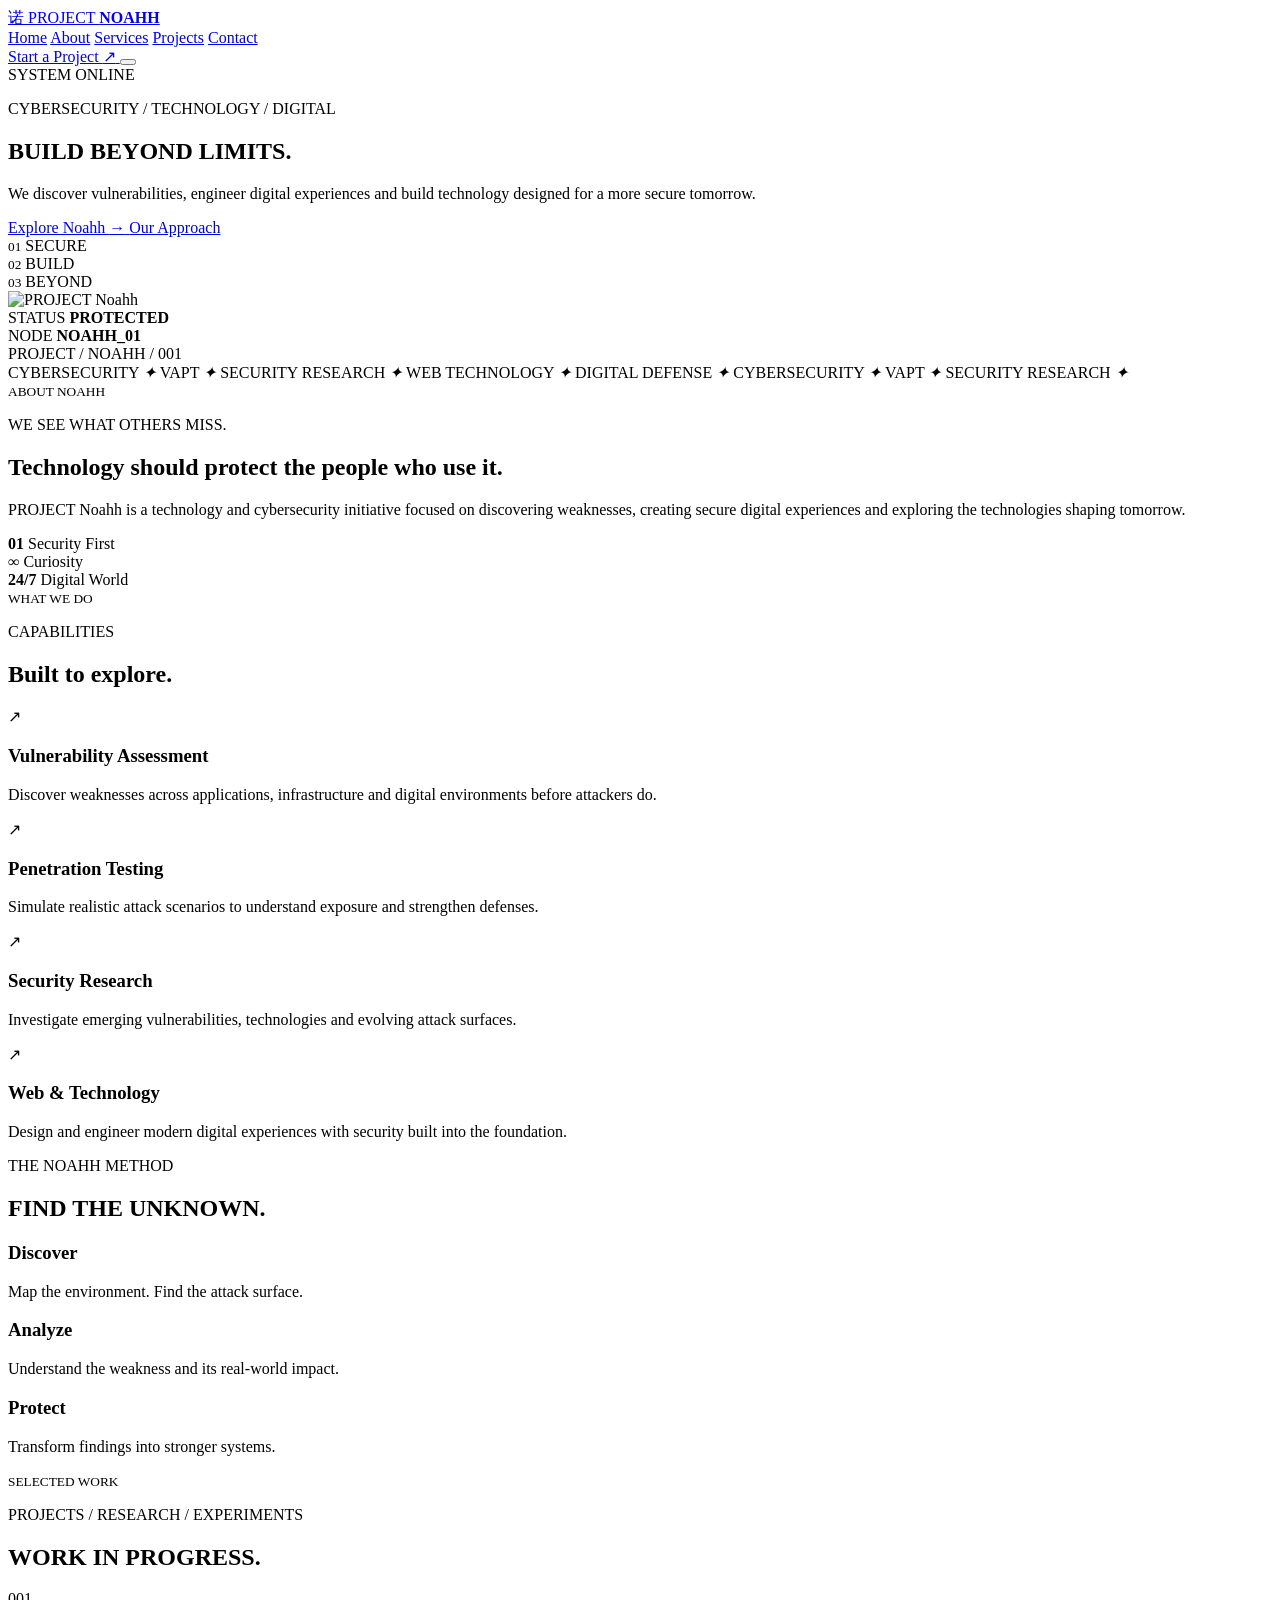
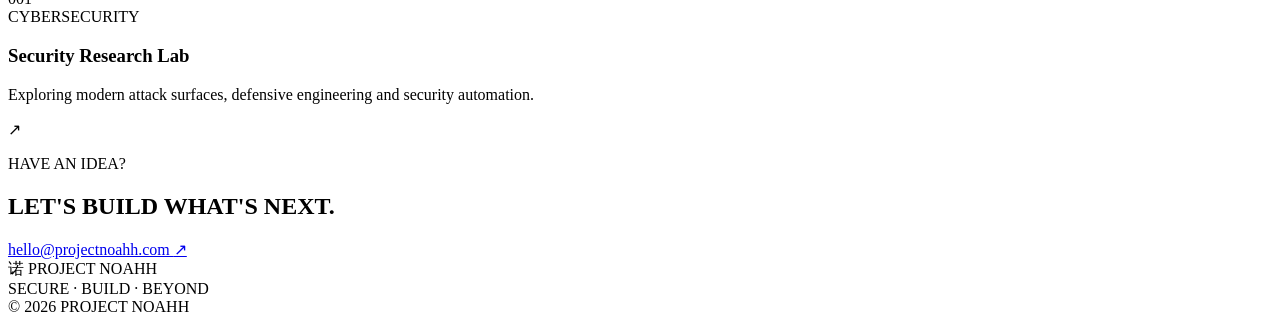
==== index.html @ df2b35f0 "Update website pages" ====
<!DOCTYPE html>
<html lang="en">
<head>

    <meta charset="UTF-8">

    <meta
        name="viewport"
        content="width=device-width, initial-scale=1.0"
    >

    <title>PROJECT Noahh — Secure. Build. Beyond.</title>

    <meta
        name="description"
        content="PROJECT Noahh — Cybersecurity, web solutions and technology."
    >

    <link rel="stylesheet" href="./css/style.css">

</head>

<body>

    <!-- ==========================================
         CURSOR GLOW
    =========================================== -->

    <div class="cursor-glow"></div>


    <!-- ==========================================
         BACKGROUND GRID
    =========================================== -->

    <div class="background-grid"></div>


    <!-- ==========================================
         NAVIGATION
    =========================================== -->

    <header class="navbar">

        <a href="#" class="nav-brand">

            <span class="brand-mark">诺</span>

            <span class="brand-text">
                PROJECT <b>NOAHH</b>
            </span>

        </a>


        <nav class="nav-links">
            <a href="index.html">Home</a>

           <a href="about.html">About</a>

            <a href="services.html">Services</a>

            <a href="#projects">Projects</a>

            <a href="#contact">Contact</a>

        </nav>


        <a href="#contact" class="nav-button">
            Start a Project
            <span>↗</span>
        </a>


        <button class="mobile-menu" aria-label="Menu">

            <span></span>
            <span></span>

        </button>

    </header>



    <!-- ==========================================
         HERO
    =========================================== -->

    <main>

        <section class="hero">

            <div class="hero-left">

                <div class="status">

                    <span class="status-dot"></span>

                    SYSTEM ONLINE

                </div>


                <p class="hero-kicker">
                    CYBERSECURITY / TECHNOLOGY / DIGITAL
                </p>


                <h1>

                    BUILD

                    <span>
                        BEYOND
                    </span>

                    LIMITS.

                </h1>


                <p class="hero-description">

                    We discover vulnerabilities, engineer digital
                    experiences and build technology designed for
                    a more secure tomorrow.

                </p>


                <div class="hero-buttons">

                    <a
                        href="#services"
                        class="button-primary"
                    >
                        Explore Noahh
                        <span>→</span>
                    </a>


                    <a
                        href="#about"
                        class="button-outline"
                    >
                        Our Approach
                    </a>

                </div>


                <div class="hero-meta">

                    <div>

                        <small>01</small>

                        <span>
                            SECURE
                        </span>

                    </div>


                    <div>

                        <small>02</small>

                        <span>
                            BUILD
                        </span>

                    </div>


                    <div>

                        <small>03</small>

                        <span>
                            BEYOND
                        </span>

                    </div>

                </div>

            </div>



            <!-- HERO LOGO -->

            <div class="hero-right">

                <div class="hero-orbit orbit-1"></div>

                <div class="hero-orbit orbit-2"></div>

                <div class="hero-orbit orbit-3"></div>


                <div class="hero-logo-container">

                    <img
                        src="./assets/images/image.png"
                        alt="PROJECT Noahh"
                        class="hero-logo"
                    >

                </div>


                <div class="floating-card card-top">

                    <span class="card-label">
                        STATUS
                    </span>

                    <strong>
                        PROTECTED
                    </strong>

                </div>


                <div class="floating-card card-bottom">

                    <span class="card-label">
                        NODE
                    </span>

                    <strong>
                        NOAHH_01
                    </strong>

                </div>


                <div class="vertical-text">
                    PROJECT / NOAHH / 001
                </div>

            </div>

        </section>



        <!-- ==========================================
             TICKER
        =========================================== -->

        <div class="ticker">

            <div class="ticker-track">

                <span>CYBERSECURITY</span>
                <i>✦</i>

                <span>VAPT</span>
                <i>✦</i>

                <span>SECURITY RESEARCH</span>
                <i>✦</i>

                <span>WEB TECHNOLOGY</span>
                <i>✦</i>

                <span>DIGITAL DEFENSE</span>
                <i>✦</i>

                <span>CYBERSECURITY</span>
                <i>✦</i>

                <span>VAPT</span>
                <i>✦</i>

                <span>SECURITY RESEARCH</span>
                <i>✦</i>

            </div>

        </div>



        <!-- ==========================================
             ABOUT
        =========================================== -->

        <section
            class="about section"
            id="about"
        >

            <div class="section-index">

                <!-- <span>01</span> -->

                <div></div>

                <small>
                    ABOUT NOAHH
                </small>

            </div>


            <div class="about-content">

                <p class="section-kicker">
                    WE SEE WHAT OTHERS MISS.
                </p>


                <h2>

                    Technology should
                    <span>protect</span>
                    the people who use it.

                </h2>


                <p class="about-text">

                    PROJECT Noahh is a technology and cybersecurity
                    initiative focused on discovering weaknesses,
                    creating secure digital experiences and exploring
                    the technologies shaping tomorrow.

                </p>


                <div class="about-stats">

                    <div>

                        <strong>
                            01
                        </strong>

                        <span>
                            Security First
                        </span>

                    </div>


                    <div>

                        <strong>
                            ∞
                        </strong>

                        <span>
                            Curiosity
                        </span>

                    </div>


                    <div>

                        <strong>
                            24/7
                        </strong>

                        <span>
                            Digital World
                        </span>

                    </div>

                </div>

            </div>

        </section>



        <!-- ==========================================
             SERVICES
        =========================================== -->

        <section
            class="services section"
            id="services"
        >

            <div class="section-index">

                <!-- <span>02</span> -->

                <div></div>

                <small>
                    WHAT WE DO
                </small>

            </div>


            <div class="services-content">

                <div class="services-heading">

                    <p class="section-kicker">
                        CAPABILITIES
                    </p>

                    <h2>
                        Built to
                        <span>explore.</span>
                    </h2>

                </div>


                <div class="service-grid">


                    <article class="service-card">

                        <div class="service-top">

                            <!-- <span>
                                01
                            </span> -->

                            <span class="service-icon">
                                ↗
                            </span>

                        </div>


                        <h3>
                            Vulnerability
                            Assessment
                        </h3>


                        <p>

                            Discover weaknesses across applications,
                            infrastructure and digital environments
                            before attackers do.

                        </p>


                        <div class="service-line"></div>

                    </article>



                    <article class="service-card featured">

                        <div class="service-top">

                            <!-- <span>
                                02
                            </span> -->

                            <span class="service-icon">
                                ↗
                            </span>

                        </div>


                        <h3>
                            Penetration
                            Testing
                        </h3>


                        <p>

                            Simulate realistic attack scenarios to
                            understand exposure and strengthen defenses.

                        </p>


                        <div class="service-line"></div>

                    </article>



                    <article class="service-card">

                        <div class="service-top">

                            <!-- <span>
                                03
                            </span> -->

                            <span class="service-icon">
                                ↗
                            </span>

                        </div>


                        <h3>
                            Security
                            Research
                        </h3>


                        <p>

                            Investigate emerging vulnerabilities,
                            technologies and evolving attack surfaces.

                        </p>


                        <div class="service-line"></div>

                    </article>



                    <article class="service-card">

                        <div class="service-top">

                            <!-- <span>
                                04
                            </span> -->

                            <span class="service-icon">
                                ↗
                            </span>

                        </div>


                        <h3>
                            Web &
                            Technology
                        </h3>


                        <p>

                            Design and engineer modern digital
                            experiences with security built into the
                            foundation.

                        </p>


                        <div class="service-line"></div>

                    </article>

                </div>

            </div>

        </section>



        <!-- ==========================================
             APPROACH
        =========================================== -->

        <section class="approach">

            <div class="approach-inner">

                <div class="approach-heading">

                    <p class="section-kicker">
                        THE NOAHH METHOD
                    </p>

                    <h2>

                        FIND THE
                        <span>UNKNOWN.</span>

                    </h2>

                </div>


                <div class="method-grid">

                    <div class="method-card">

                        <!-- <span>
                            01
                        </span> -->

                        <h3>
                            Discover
                        </h3>

                        <p>
                            Map the environment.
                            Find the attack surface.
                        </p>

                    </div>


                    <div class="method-card">

                        <!-- <span>
                            02
                        </span> -->

                        <h3>
                            Analyze
                        </h3>

                        <p>
                            Understand the weakness
                            and its real-world impact.
                        </p>

                    </div>


                    <div class="method-card active">

                        <!-- <span>
                            03
                        </span> -->

                        <h3>
                            Protect
                        </h3>

                        <p>
                            Transform findings into
                            stronger systems.
                        </p>

                    </div>

                </div>

            </div>

        </section>



        <!-- ==========================================
             PROJECTS
        =========================================== -->

        <section
            class="projects section"
            id="projects"
        >

            <div class="section-index">

                <!-- <span>03</span> -->

                <div></div>

                <small>
                    SELECTED WORK
                </small>

            </div>


            <div class="projects-content">

                <p class="section-kicker">
                    PROJECTS / RESEARCH / EXPERIMENTS
                </p>


                <h2>
                    WORK
                    <span>IN PROGRESS.</span>
                </h2>


                <div class="project-panel">

                    <div class="project-number">
                        001
                    </div>


                    <div class="project-info">

                        <span>
                            CYBERSECURITY
                        </span>

                        <h3>
                            Security
                            Research Lab
                        </h3>

                        <p>
                            Exploring modern attack surfaces,
                            defensive engineering and security
                            automation.
                        </p>

                    </div>


                    <div class="project-arrow">
                        ↗
                    </div>

                </div>

            </div>

        </section>



        <!-- ==========================================
             CONTACT
        =========================================== -->

        <section
            class="contact"
            id="contact"
        >

            <div class="contact-glow"></div>


            <p class="section-kicker">
                HAVE AN IDEA?
            </p>


            <h2>

                LET'S BUILD
                <span>WHAT'S NEXT.</span>

            </h2>


            <a
                href="mailto:hello@projectnoahh.com"
                class="contact-button"
            >

                hello@projectnoahh.com

                <span>
                    ↗
                </span>

            </a>

        </section>

    </main>



    <!-- ==========================================
         FOOTER
    =========================================== -->

    <footer>

        <div class="footer-left">

            <span class="footer-mark">
                诺
            </span>

            <span>
                PROJECT NOAHH
            </span>

        </div>


        <div class="footer-center">

            SECURE · BUILD · BEYOND

        </div>


        <div class="footer-right">

            © 2026 PROJECT NOAHH

        </div>

    </footer>



    <script src="./js/main.js"></script>

</body>
</html>
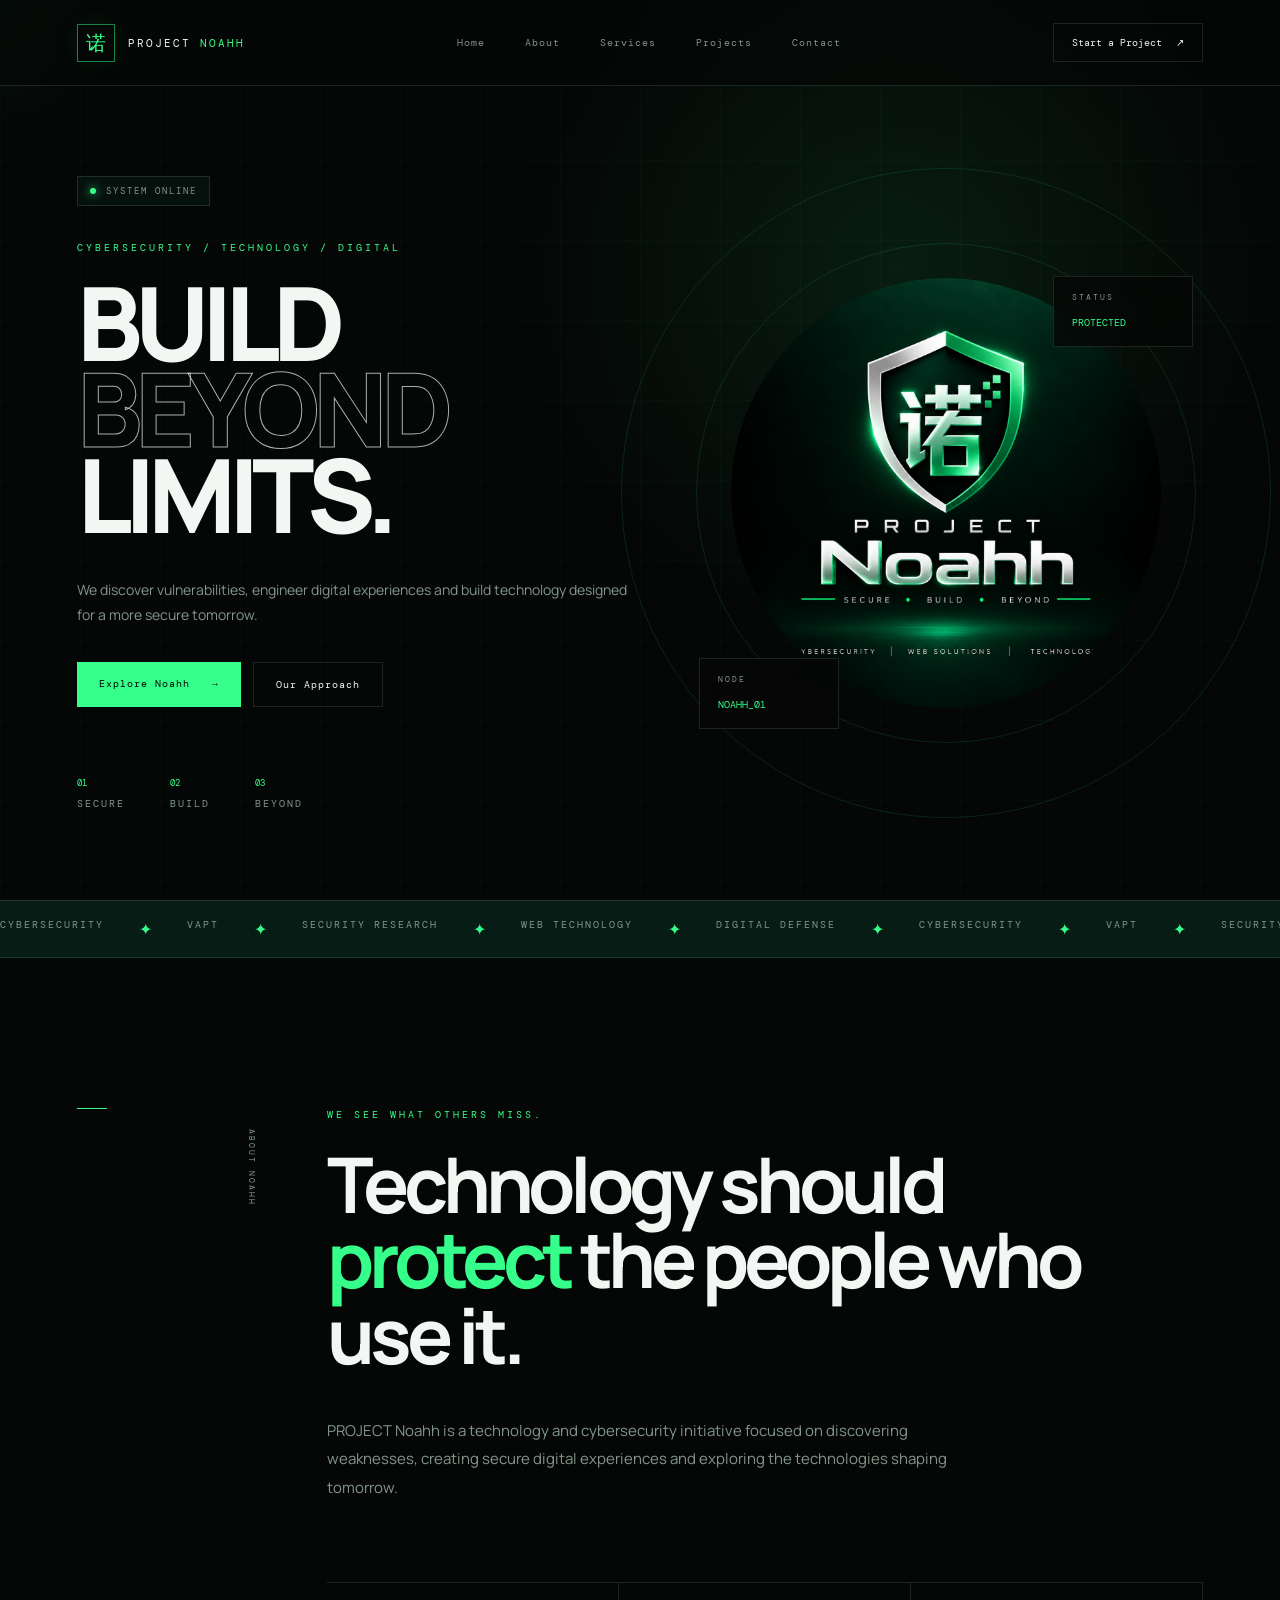
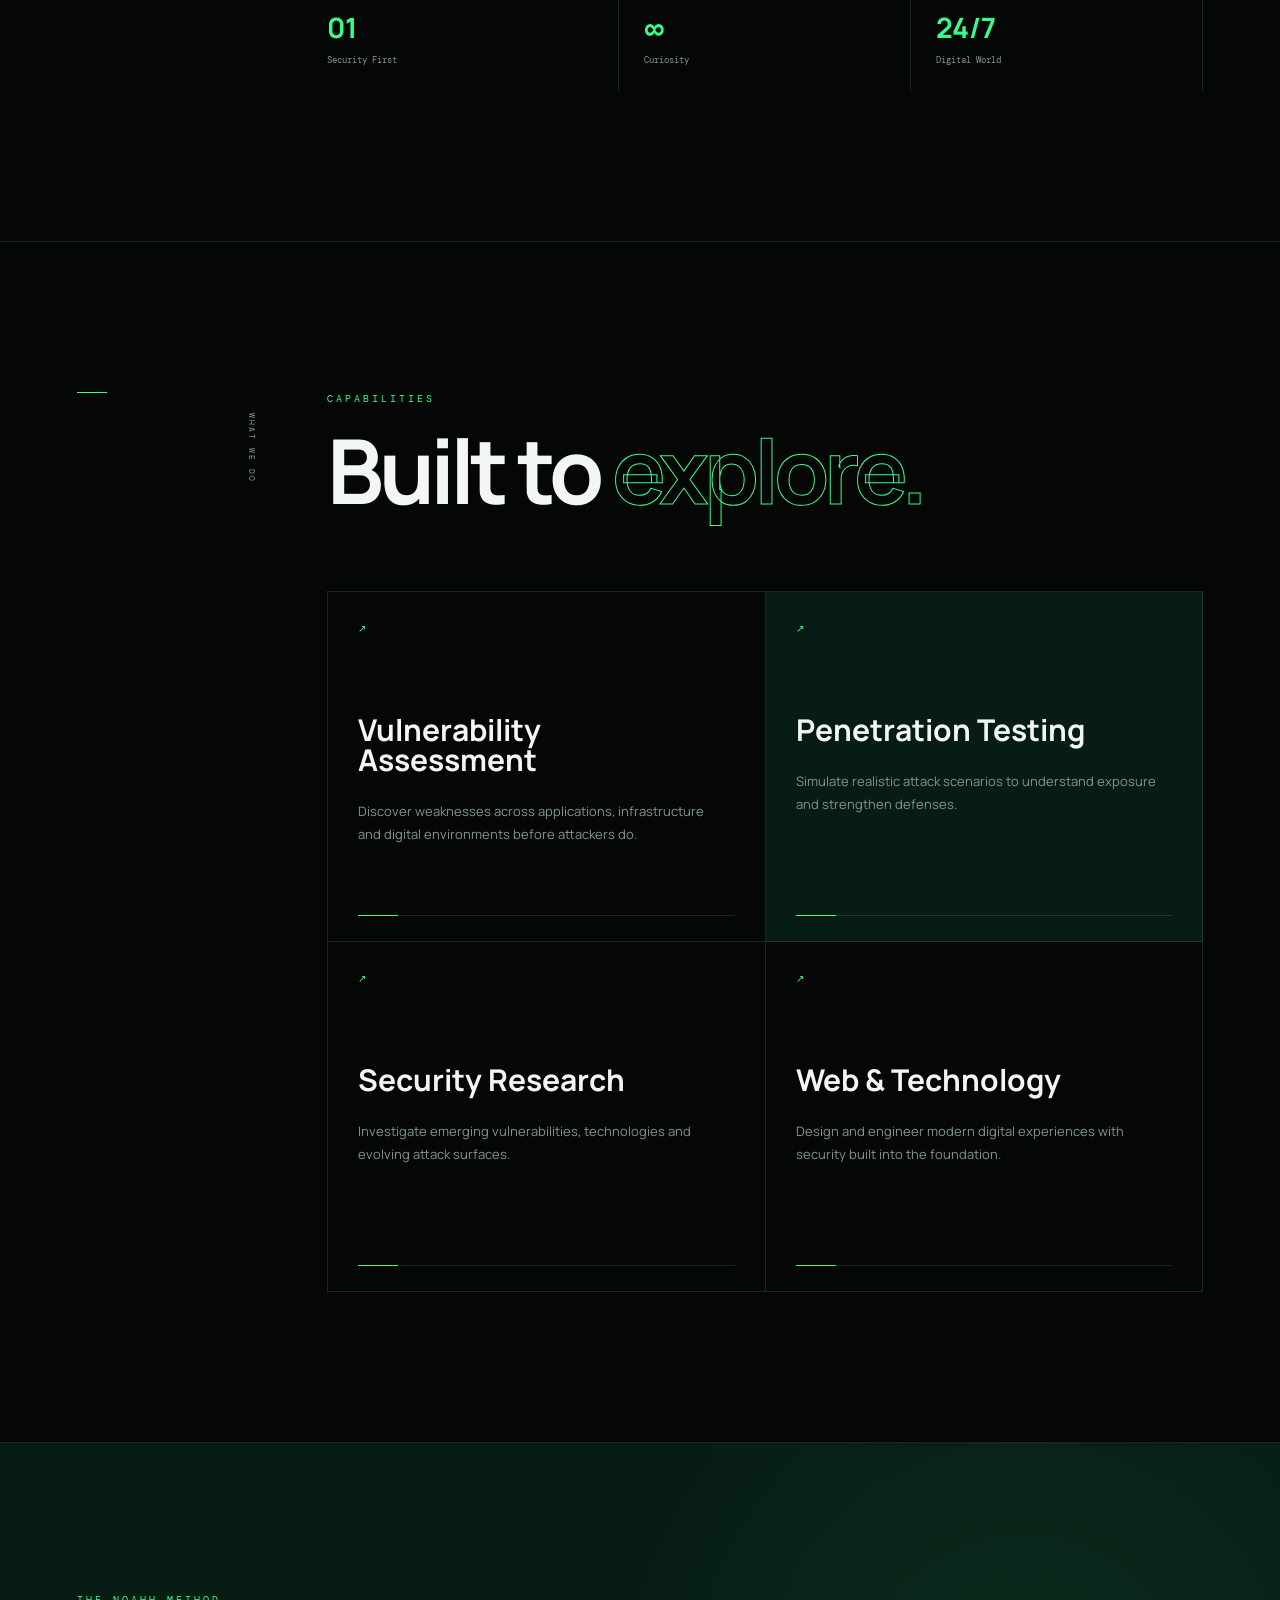
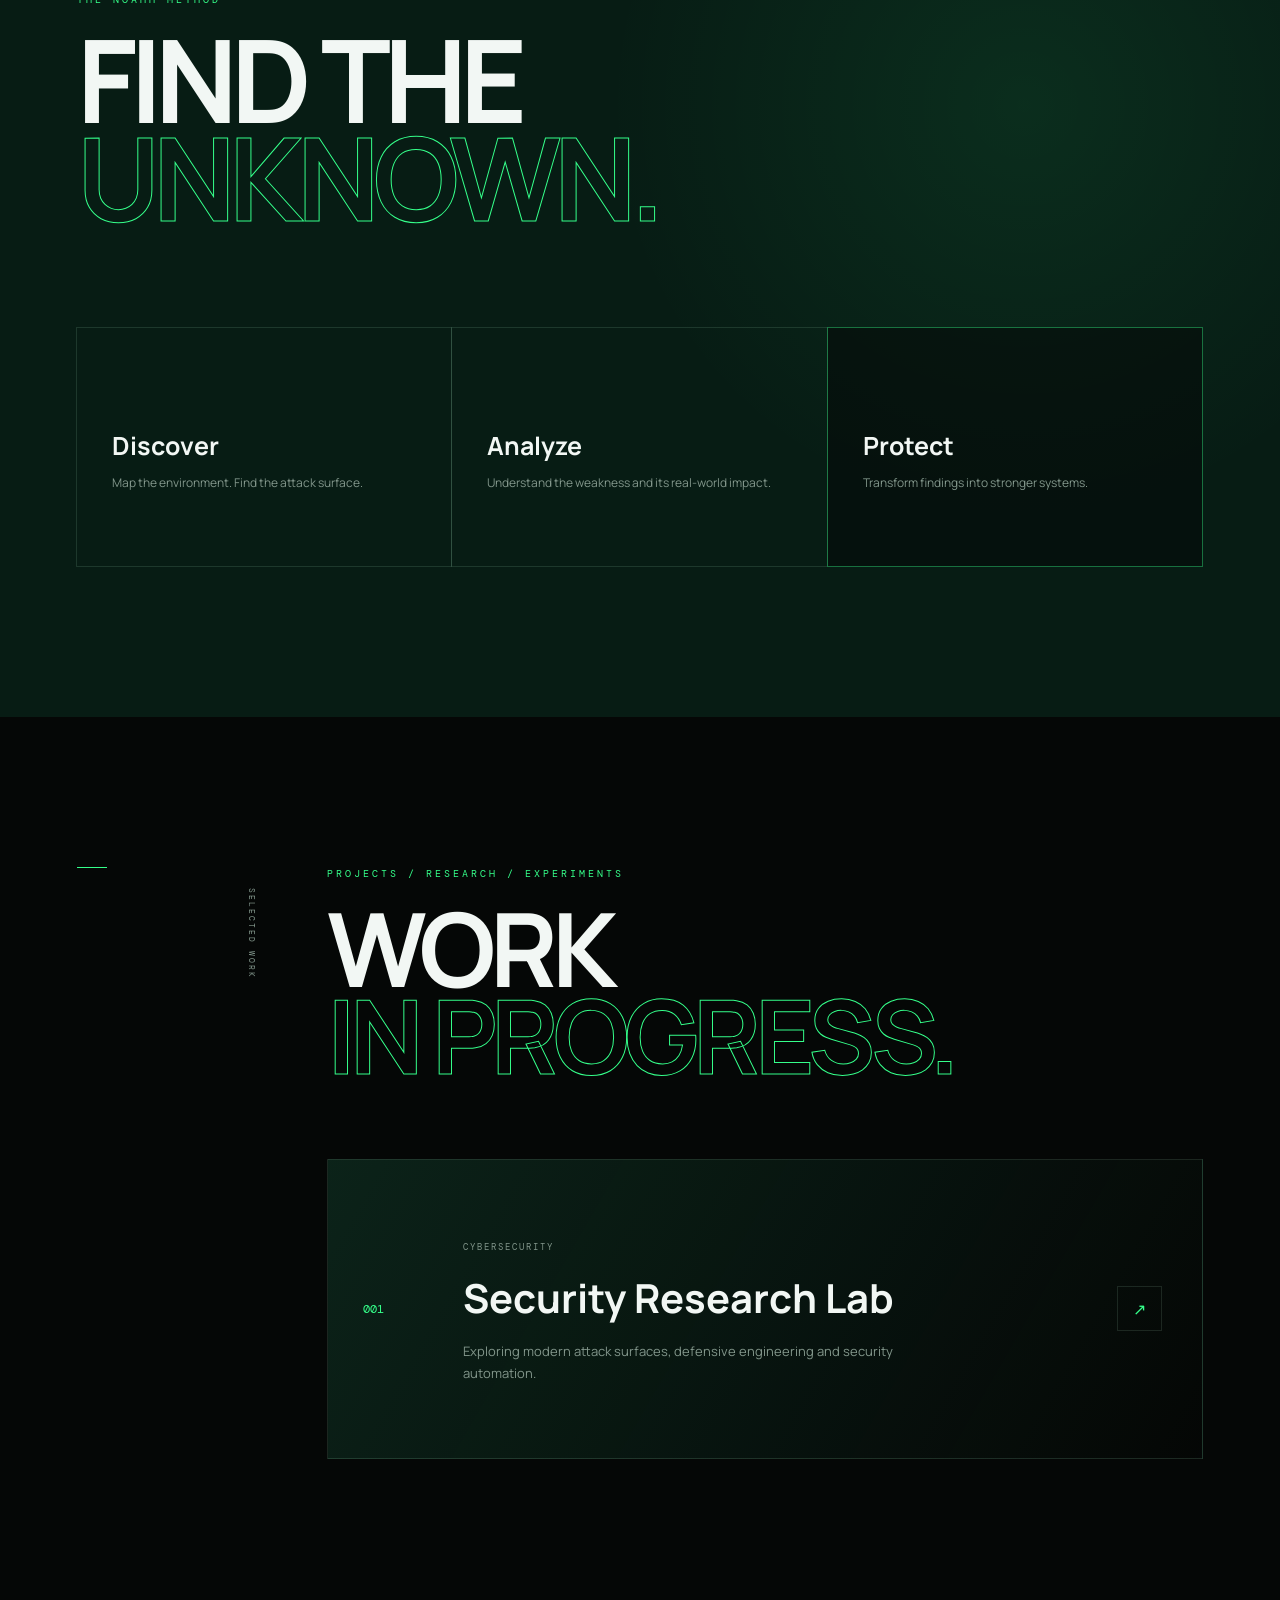
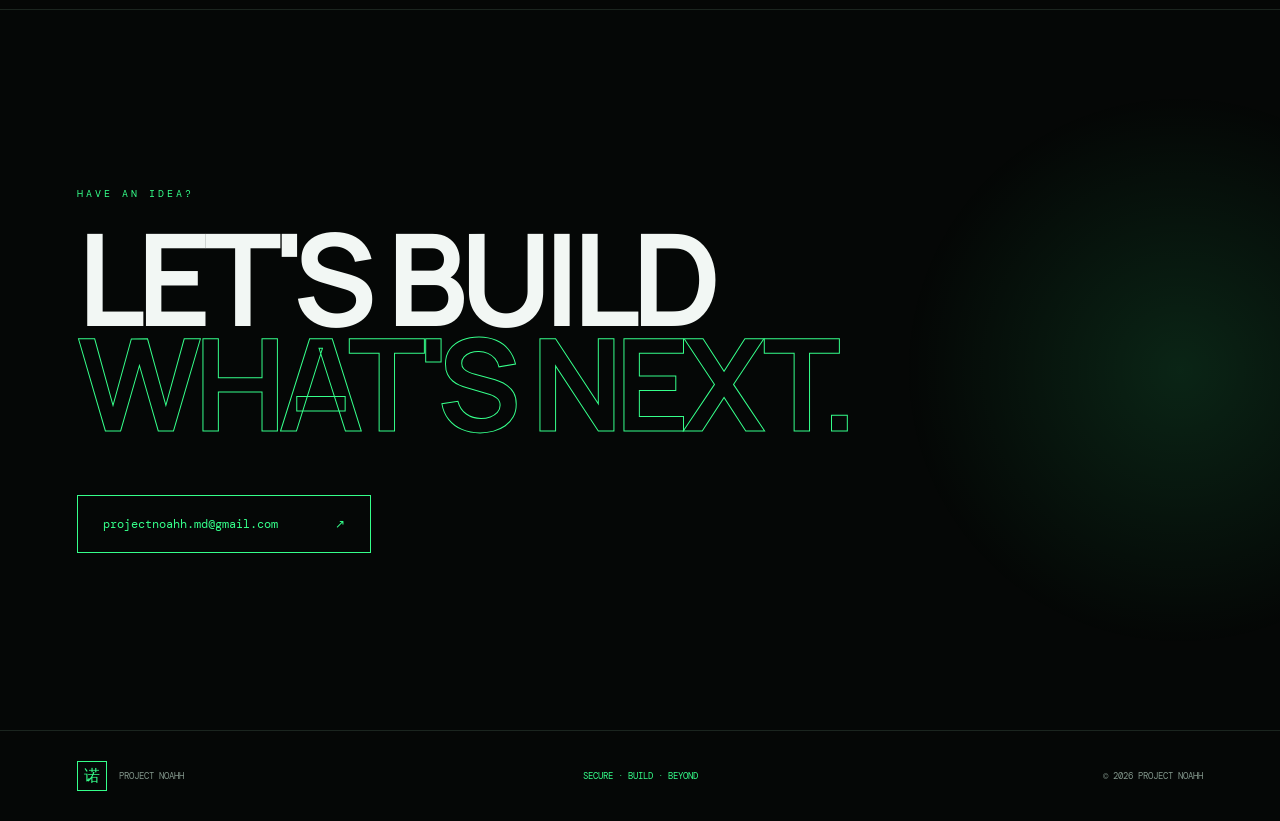
==== commit 82505c61: "Update index.html" ====
--- a/index.html
+++ b/index.html
@@ -759,11 +759,11 @@
 
 
             <a
-                href="mailto:hello@projectnoahh.com"
+                href="mailto:projectnoahh.md@gmail.com"
                 class="contact-button"
             >
 
-                hello@projectnoahh.com
+                projectnoahh.md@gmail.com
 
                 <span>
                     ↗
--- a/css/style.css
+++ b/css/style.css
@@ -0,0 +1,1890 @@
+@import url('https://fonts.googleapis.com/css2?family=DM+Mono:wght@300;400;500&family=Manrope:wght@400;500;600;700;800&display=swap');
+
+
+/* =========================================================
+   ROOT
+========================================================= */
+
+:root {
+
+    --black: #050706;
+    --forest: #071C14;
+    --forest-light: #0D2A1E;
+
+    --green: #35FF8A;
+    --mint: #B8FFD5;
+
+    --white: #F2F7F4;
+
+    --gray: #82968B;
+    --gray-dark: #43564D;
+
+    --border: rgba(184,255,213,0.12);
+
+}
+
+
+/* =========================================================
+   RESET
+========================================================= */
+
+* {
+    margin: 0;
+    padding: 0;
+    box-sizing: border-box;
+}
+
+
+html {
+    scroll-behavior: smooth;
+}
+
+
+body {
+
+    background: var(--black);
+
+    color: var(--white);
+
+    font-family: "Manrope", sans-serif;
+
+    overflow-x: hidden;
+
+}
+
+
+a {
+    color: inherit;
+    text-decoration: none;
+}
+
+
+button {
+    font-family: inherit;
+}
+
+
+/* =========================================================
+   BACKGROUND
+========================================================= */
+
+.background-grid {
+
+    position: fixed;
+
+    inset: 0;
+
+    pointer-events: none;
+
+    z-index: -2;
+
+    background-image:
+        linear-gradient(
+            rgba(53,255,138,0.025) 1px,
+            transparent 1px
+        ),
+        linear-gradient(
+            90deg,
+            rgba(53,255,138,0.025) 1px,
+            transparent 1px
+        );
+
+    background-size: 80px 80px;
+
+}
+
+
+.background-grid::after {
+
+    content: "";
+
+    position: absolute;
+
+    inset: 0;
+
+    background:
+        radial-gradient(
+            circle at 70% 30%,
+            rgba(53,255,138,0.09),
+            transparent 35%
+        );
+
+}
+
+
+/* =========================================================
+   CURSOR
+========================================================= */
+
+.cursor-glow {
+
+    width: 280px;
+
+    height: 280px;
+
+    position: fixed;
+
+    pointer-events: none;
+
+    border-radius: 50%;
+
+    background:
+        radial-gradient(
+            circle,
+            rgba(53,255,138,0.07),
+            transparent 65%
+        );
+
+    transform: translate(-50%, -50%);
+
+    z-index: -1;
+
+}
+
+
+/* =========================================================
+   NAVBAR
+========================================================= */
+
+.navbar {
+
+    height: 86px;
+
+    padding: 0 6vw;
+
+    display: flex;
+
+    align-items: center;
+
+    justify-content: space-between;
+
+    border-bottom: 1px solid var(--border);
+
+    background: rgba(5,7,6,0.75);
+
+    backdrop-filter: blur(20px);
+
+    position: sticky;
+
+    top: 0;
+
+    z-index: 100;
+
+}
+
+
+.nav-brand {
+
+    display: flex;
+
+    align-items: center;
+
+    gap: 13px;
+
+}
+
+
+.brand-mark {
+
+    width: 38px;
+
+    height: 38px;
+
+    border: 1px solid rgba(53,255,138,0.5);
+
+    display: flex;
+
+    align-items: center;
+
+    justify-content: center;
+
+    font-size: 20px;
+
+    color: var(--green);
+
+    box-shadow:
+        0 0 20px rgba(53,255,138,0.08);
+
+}
+
+
+.brand-text {
+
+    font-family: "DM Mono", monospace;
+
+    font-size: 11px;
+
+    letter-spacing: 2px;
+
+}
+
+
+.brand-text b {
+    color: var(--green);
+    font-weight: 400;
+}
+
+
+.nav-links {
+
+    display: flex;
+
+    gap: 40px;
+
+    font-family: "DM Mono", monospace;
+
+    font-size: 10px;
+
+    letter-spacing: 1px;
+
+}
+
+
+.nav-links a {
+
+    color: var(--gray);
+
+    transition: 0.3s;
+
+}
+
+
+.nav-links a:hover {
+
+    color: var(--green);
+
+}
+
+
+.nav-button {
+
+    padding: 12px 18px;
+
+    border: 1px solid var(--border);
+
+    font-family: "DM Mono", monospace;
+
+    font-size: 10px;
+
+    transition: 0.3s;
+
+}
+
+
+.nav-button span {
+    margin-left: 8px;
+}
+
+
+.nav-button:hover {
+
+    background: var(--green);
+
+    color: var(--black);
+
+    border-color: var(--green);
+
+}
+
+
+.mobile-menu {
+    display: none;
+}
+
+
+/* =========================================================
+   HERO
+========================================================= */
+
+.hero {
+
+    min-height: calc(100vh - 86px);
+
+    padding: 70px 6vw;
+
+    display: grid;
+
+    grid-template-columns: 1fr 0.9fr;
+
+    align-items: center;
+
+    gap: 40px;
+
+    position: relative;
+
+}
+
+
+.hero-left {
+
+    max-width: 720px;
+
+}
+
+
+.status {
+
+    display: inline-flex;
+
+    align-items: center;
+
+    gap: 10px;
+
+    padding: 8px 12px;
+
+    border: 1px solid var(--border);
+
+    background: rgba(13,42,30,0.3);
+
+    font-family: "DM Mono", monospace;
+
+    font-size: 9px;
+
+    letter-spacing: 2px;
+
+    color: var(--gray);
+
+    margin-bottom: 35px;
+
+}
+
+
+.status-dot {
+
+    width: 6px;
+
+    height: 6px;
+
+    background: var(--green);
+
+    border-radius: 50%;
+
+    box-shadow:
+        0 0 10px var(--green);
+
+    animation: pulse 2s infinite;
+
+}
+
+
+@keyframes pulse {
+
+    0%,100% {
+        opacity: 1;
+    }
+
+    50% {
+        opacity: 0.3;
+    }
+
+}
+
+
+.hero-kicker,
+.section-kicker {
+
+    font-family: "DM Mono", monospace;
+
+    font-size: 10px;
+
+    letter-spacing: 3px;
+
+    color: var(--green);
+
+    margin-bottom: 25px;
+
+}
+
+
+.hero h1 {
+
+    font-size: clamp(65px, 8vw, 125px);
+
+    line-height: 0.84;
+
+    letter-spacing: -7px;
+
+    font-weight: 800;
+
+}
+
+
+.hero h1 span {
+
+    display: block;
+
+    color: transparent;
+
+    -webkit-text-stroke: 1px rgba(242,247,244,0.7);
+
+}
+
+
+.hero-description {
+
+    max-width: 570px;
+
+    margin-top: 40px;
+
+    color: var(--gray);
+
+    line-height: 1.8;
+
+    font-size: 14px;
+
+}
+
+
+.hero-buttons {
+
+    display: flex;
+
+    gap: 12px;
+
+    margin-top: 35px;
+
+}
+
+
+.button-primary,
+.button-outline {
+
+    padding: 15px 22px;
+
+    font-family: "DM Mono", monospace;
+
+    font-size: 10px;
+
+    letter-spacing: 1px;
+
+    transition: 0.3s;
+
+}
+
+
+.button-primary {
+
+    background: var(--green);
+
+    color: var(--black);
+
+}
+
+
+.button-primary span {
+
+    margin-left: 15px;
+
+}
+
+
+.button-primary:hover {
+
+    box-shadow:
+        0 0 30px rgba(53,255,138,0.25);
+
+}
+
+
+.button-outline {
+
+    border: 1px solid var(--border);
+
+    color: var(--white);
+
+}
+
+
+.button-outline:hover {
+
+    border-color: var(--green);
+
+    color: var(--green);
+
+}
+
+
+.hero-meta {
+
+    display: flex;
+
+    gap: 45px;
+
+    margin-top: 70px;
+
+}
+
+
+.hero-meta div {
+
+    display: flex;
+
+    flex-direction: column;
+
+    gap: 8px;
+
+}
+
+
+.hero-meta small {
+
+    color: var(--green);
+
+    font-family: "DM Mono", monospace;
+
+    font-size: 9px;
+
+}
+
+
+.hero-meta span {
+
+    font-family: "DM Mono", monospace;
+
+    font-size: 10px;
+
+    letter-spacing: 2px;
+
+    color: var(--gray);
+
+}
+
+
+/* =========================================================
+   HERO RIGHT
+========================================================= */
+
+.hero-right {
+
+    min-height: 620px;
+
+    display: flex;
+
+    align-items: center;
+
+    justify-content: center;
+
+    position: relative;
+
+}
+
+
+.hero-logo-container {
+
+    width: 430px;
+    height: 430px;
+
+    position: relative;
+
+    z-index: 3;
+
+    display: flex;
+    align-items: center;
+    justify-content: center;
+
+    border-radius: 50%;
+
+    overflow: hidden;
+
+    background: radial-gradient(
+        circle,
+        rgba(7, 28, 20, 0.95) 0%,
+        rgba(5, 7, 6, 0.85) 65%,
+        transparent 100%
+    );
+
+    animation: logoFloat 6s ease-in-out infinite;
+
+}
+
+
+.hero-logo {
+
+    width: 100%;
+    height: 100%;
+
+    object-fit: cover;
+
+    border-radius: 50%;
+
+    display: block;
+
+    filter:
+        drop-shadow(0 0 35px rgba(53,255,138,0.15));
+
+}
+
+
+@keyframes logoFloat {
+
+    0%,100% {
+        transform: translateY(0);
+    }
+
+    50% {
+        transform: translateY(-12px);
+    }
+
+}
+
+
+.hero-orbit {
+
+    position: absolute;
+
+    border: 1px solid rgba(53,255,138,0.12);
+
+    border-radius: 50%;
+
+}
+
+
+.orbit-1 {
+
+    width: 340px;
+
+    height: 340px;
+
+}
+
+
+.orbit-2 {
+
+    width: 500px;
+
+    height: 500px;
+
+}
+
+
+.orbit-3 {
+
+    width: 650px;
+
+    height: 650px;
+
+}
+
+
+.floating-card {
+
+    position: absolute;
+
+    z-index: 5;
+
+    padding: 15px 18px;
+
+    border: 1px solid var(--border);
+
+    background: rgba(5,7,6,0.8);
+
+    backdrop-filter: blur(15px);
+
+    min-width: 140px;
+
+}
+
+
+.card-top {
+
+    top: 15%;
+
+    right: 2%;
+
+}
+
+
+.card-bottom {
+
+    bottom: 12%;
+
+    left: 2%;
+
+}
+
+
+.card-label {
+
+    display: block;
+
+    color: var(--gray);
+
+    font-family: "DM Mono", monospace;
+
+    font-size: 8px;
+
+    letter-spacing: 2px;
+
+    margin-bottom: 7px;
+
+}
+
+
+.floating-card strong {
+
+    font-family: "DM Mono", monospace;
+
+    font-size: 10px;
+
+    color: var(--green);
+
+    font-weight: 400;
+
+}
+
+
+.vertical-text {
+
+    position: absolute;
+
+    right: -20px;
+
+    top: 50%;
+
+    transform: rotate(90deg);
+
+    color: var(--gray-dark);
+
+    font-family: "DM Mono", monospace;
+
+    font-size: 8px;
+
+    letter-spacing: 3px;
+
+}
+
+
+/* =========================================================
+   TICKER
+========================================================= */
+
+.ticker {
+
+    overflow: hidden;
+
+    border-top: 1px solid var(--border);
+
+    border-bottom: 1px solid var(--border);
+
+    background: var(--forest);
+
+    padding: 17px 0;
+
+}
+
+
+.ticker-track {
+
+    display: flex;
+
+    width: max-content;
+
+    gap: 35px;
+
+    animation: ticker 30s linear infinite;
+
+}
+
+
+.ticker span {
+
+    font-family: "DM Mono", monospace;
+
+    font-size: 10px;
+
+    letter-spacing: 2px;
+
+    color: var(--gray);
+
+}
+
+
+.ticker i {
+
+    font-style: normal;
+
+    color: var(--green);
+
+}
+
+
+@keyframes ticker {
+
+    from {
+        transform: translateX(0);
+    }
+
+    to {
+        transform: translateX(-50%);
+    }
+
+}
+
+
+/* =========================================================
+   GENERIC SECTION
+========================================================= */
+
+.section {
+
+    padding: 150px 6vw;
+
+    display: grid;
+
+    grid-template-columns: 180px 1fr;
+
+    gap: 70px;
+
+    border-bottom: 1px solid var(--border);
+
+}
+
+
+.section-index {
+
+    display: flex;
+
+    flex-direction: column;
+
+    gap: 20px;
+
+}
+
+
+.section-index span {
+
+    color: var(--green);
+
+    font-family: "DM Mono", monospace;
+
+    font-size: 11px;
+
+}
+
+
+.section-index div {
+
+    width: 30px;
+
+    height: 1px;
+
+    background: var(--green);
+
+}
+
+
+.section-index small {
+
+    color: var(--gray);
+
+    font-family: "DM Mono", monospace;
+
+    font-size: 8px;
+
+    letter-spacing: 2px;
+
+    writing-mode: vertical-rl;
+
+}
+
+
+/* =========================================================
+   ABOUT
+========================================================= */
+
+.about-content {
+
+    max-width: 950px;
+
+}
+
+
+.about-content h2 {
+
+    max-width: 850px;
+
+    font-size: clamp(45px, 6vw, 85px);
+
+    line-height: 0.98;
+
+    letter-spacing: -5px;
+
+}
+
+
+.about-content h2 span {
+
+    color: var(--green);
+
+}
+
+
+.about-text {
+
+    max-width: 650px;
+
+    color: var(--gray);
+
+    line-height: 1.9;
+
+    margin-top: 45px;
+
+    font-size: 15px;
+
+}
+
+
+.about-stats {
+
+    display: grid;
+
+    grid-template-columns: repeat(3, 1fr);
+
+    margin-top: 80px;
+
+    border-top: 1px solid var(--border);
+
+}
+
+
+.about-stats div {
+
+    padding: 25px 0;
+
+    border-right: 1px solid var(--border);
+
+}
+
+
+.about-stats div:not(:first-child) {
+
+    padding-left: 25px;
+
+}
+
+
+.about-stats strong {
+
+    display: block;
+
+    font-size: 28px;
+
+    color: var(--green);
+
+}
+
+
+.about-stats span {
+
+    display: block;
+
+    margin-top: 8px;
+
+    color: var(--gray);
+
+    font-family: "DM Mono", monospace;
+
+    font-size: 9px;
+
+}
+
+
+/* =========================================================
+   SERVICES
+========================================================= */
+
+.services-content {
+
+    width: 100%;
+
+}
+
+
+.services-heading h2 {
+
+    font-size: clamp(50px, 7vw, 95px);
+
+    line-height: 0.9;
+
+    letter-spacing: -5px;
+
+}
+
+
+.services-heading h2 span {
+
+    color: transparent;
+
+    -webkit-text-stroke: 1px var(--green);
+
+}
+
+
+.service-grid {
+
+    margin-top: 80px;
+
+    display: grid;
+
+    grid-template-columns: repeat(2, 1fr);
+
+    border-top: 1px solid var(--border);
+
+    border-left: 1px solid var(--border);
+
+}
+
+
+.service-card {
+
+    min-height: 350px;
+
+    padding: 30px;
+
+    border-right: 1px solid var(--border);
+
+    border-bottom: 1px solid var(--border);
+
+    position: relative;
+
+    overflow: hidden;
+
+    transition: 0.4s;
+
+}
+
+
+.service-card::before {
+
+    content: "";
+
+    position: absolute;
+
+    width: 150px;
+
+    height: 150px;
+
+    right: -70px;
+
+    bottom: -70px;
+
+    background: var(--green);
+
+    filter: blur(80px);
+
+    opacity: 0;
+
+    transition: 0.4s;
+
+}
+
+
+.service-card:hover {
+
+    background: rgba(13,42,30,0.35);
+
+}
+
+
+.service-card:hover::before {
+
+    opacity: 0.15;
+
+}
+
+
+.service-card.featured {
+
+    background: var(--forest);
+
+}
+
+
+.service-top {
+
+    display: flex;
+
+    justify-content: space-between;
+
+}
+
+
+.service-top > span:first-child {
+
+    font-family: "DM Mono", monospace;
+
+    color: var(--green);
+
+    font-size: 10px;
+
+}
+
+
+.service-icon {
+
+    color: var(--gray);
+
+}
+
+
+.service-card h3 {
+
+    margin-top: 80px;
+
+    font-size: 30px;
+
+    line-height: 1;
+
+    max-width: 300px;
+
+}
+
+
+.service-card p {
+
+    max-width: 370px;
+
+    color: var(--gray);
+
+    font-size: 13px;
+
+    line-height: 1.8;
+
+    margin-top: 25px;
+
+}
+
+
+.service-line {
+
+    position: absolute;
+
+    left: 30px;
+
+    right: 30px;
+
+    bottom: 25px;
+
+    height: 1px;
+
+    background: var(--border);
+
+}
+
+
+.service-line::after {
+
+    content: "";
+
+    display: block;
+
+    width: 40px;
+
+    height: 1px;
+
+    background: var(--green);
+
+}
+
+
+/* =========================================================
+   APPROACH
+========================================================= */
+
+.approach {
+
+    padding: 150px 6vw;
+
+    background:
+
+        radial-gradient(
+            circle at 80% 30%,
+            rgba(53,255,138,0.08),
+            transparent 35%
+        ),
+
+        var(--forest);
+
+}
+
+
+.approach-inner {
+
+    max-width: 1250px;
+
+    margin: auto;
+
+}
+
+
+.approach-heading h2 {
+
+    font-size: clamp(60px, 9vw, 125px);
+
+    line-height: 0.85;
+
+    letter-spacing: -7px;
+
+}
+
+
+.approach-heading h2 span {
+
+    display: block;
+
+    color: transparent;
+
+    -webkit-text-stroke: 1px var(--green);
+
+}
+
+
+.method-grid {
+
+    display: grid;
+
+    grid-template-columns: repeat(3, 1fr);
+
+    margin-top: 100px;
+
+}
+
+
+.method-card {
+
+    padding: 35px;
+
+    min-height: 240px;
+
+    border: 1px solid var(--border);
+
+    margin-left: -1px;
+
+    transition: 0.3s;
+
+}
+
+
+.method-card:hover,
+.method-card.active {
+
+    background: rgba(5,7,6,0.5);
+
+    border-color: rgba(53,255,138,0.4);
+
+}
+
+
+.method-card > span {
+
+    font-family: "DM Mono", monospace;
+
+    color: var(--green);
+
+    font-size: 10px;
+
+}
+
+
+.method-card h3 {
+
+    margin-top: 65px;
+
+    font-size: 25px;
+
+}
+
+
+.method-card p {
+
+    color: var(--gray);
+
+    font-size: 12px;
+
+    line-height: 1.7;
+
+    margin-top: 10px;
+
+}
+
+
+/* =========================================================
+   PROJECTS
+========================================================= */
+
+.projects-content h2 {
+
+    font-size: clamp(55px, 8vw, 110px);
+
+    line-height: 0.85;
+
+    letter-spacing: -6px;
+
+}
+
+
+.projects-content h2 span {
+
+    display: block;
+
+    color: transparent;
+
+    -webkit-text-stroke: 1px var(--green);
+
+}
+
+
+.project-panel {
+
+    margin-top: 80px;
+
+    padding: 35px;
+
+    min-height: 300px;
+
+    border: 1px solid var(--border);
+
+    background: linear-gradient(
+        120deg,
+        rgba(13,42,30,0.8),
+        rgba(5,7,6,0.5)
+    );
+
+    display: grid;
+
+    grid-template-columns: 100px 1fr 50px;
+
+    align-items: center;
+
+    transition: 0.4s;
+
+}
+
+
+.project-panel:hover {
+
+    border-color: rgba(53,255,138,0.4);
+
+    transform: translateY(-5px);
+
+}
+
+
+.project-number {
+
+    font-family: "DM Mono", monospace;
+
+    color: var(--green);
+
+    font-size: 12px;
+
+}
+
+
+.project-info > span {
+
+    font-family: "DM Mono", monospace;
+
+    color: var(--gray);
+
+    font-size: 9px;
+
+    letter-spacing: 2px;
+
+}
+
+
+.project-info h3 {
+
+    font-size: 40px;
+
+    margin-top: 15px;
+
+}
+
+
+.project-info p {
+
+    max-width: 500px;
+
+    color: var(--gray);
+
+    line-height: 1.7;
+
+    margin-top: 15px;
+
+    font-size: 13px;
+
+}
+
+
+.project-arrow {
+
+    width: 45px;
+
+    height: 45px;
+
+    border: 1px solid var(--border);
+
+    display: flex;
+
+    align-items: center;
+
+    justify-content: center;
+
+    color: var(--green);
+
+}
+
+
+/* =========================================================
+   CONTACT
+========================================================= */
+
+.contact {
+
+    min-height: 80vh;
+
+    padding: 150px 6vw;
+
+    display: flex;
+
+    flex-direction: column;
+
+    justify-content: center;
+
+    position: relative;
+
+    overflow: hidden;
+
+}
+
+
+.contact-glow {
+
+    position: absolute;
+
+    width: 600px;
+
+    height: 600px;
+
+    right: -200px;
+
+    top: 50%;
+
+    transform: translateY(-50%);
+
+    background:
+        radial-gradient(
+            circle,
+            rgba(53,255,138,0.12),
+            transparent 65%
+        );
+
+    pointer-events: none;
+
+}
+
+
+.contact h2 {
+
+    max-width: 1100px;
+
+    font-size: clamp(60px, 10vw, 145px);
+
+    line-height: 0.82;
+
+    letter-spacing: -8px;
+
+    position: relative;
+
+}
+
+
+.contact h2 span {
+
+    display: block;
+
+    color: transparent;
+
+    -webkit-text-stroke: 1px var(--green);
+
+}
+
+
+.contact-button {
+
+    width: fit-content;
+
+    margin-top: 60px;
+
+    padding: 20px 25px;
+
+    border: 1px solid var(--green);
+
+    color: var(--green);
+
+    font-family: "DM Mono", monospace;
+
+    font-size: 12px;
+
+    position: relative;
+
+    z-index: 2;
+
+    transition: 0.3s;
+
+}
+
+
+.contact-button span {
+
+    margin-left: 50px;
+
+}
+
+
+.contact-button:hover {
+
+    background: var(--green);
+
+    color: var(--black);
+
+}
+
+
+/* =========================================================
+   FOOTER
+========================================================= */
+
+footer {
+
+    padding: 30px 6vw;
+
+    border-top: 1px solid var(--border);
+
+    display: grid;
+
+    grid-template-columns: 1fr 1fr 1fr;
+
+    align-items: center;
+
+    font-family: "DM Mono", monospace;
+
+    font-size: 9px;
+
+    color: var(--gray);
+
+}
+
+
+.footer-left {
+
+    display: flex;
+
+    align-items: center;
+
+    gap: 12px;
+
+}
+
+
+.footer-mark {
+
+    width: 30px;
+
+    height: 30px;
+
+    border: 1px solid var(--green);
+
+    display: flex;
+
+    align-items: center;
+
+    justify-content: center;
+
+    color: var(--green);
+
+    font-size: 16px;
+
+}
+
+
+.footer-center {
+
+    text-align: center;
+
+    color: var(--green);
+
+}
+
+
+.footer-right {
+
+    text-align: right;
+
+}
+
+
+/* =========================================================
+   RESPONSIVE
+========================================================= */
+
+@media (max-width: 1000px) {
+
+    .nav-links {
+        display: none;
+    }
+
+    .nav-button {
+        display: none;
+    }
+
+    .mobile-menu {
+
+        display: flex;
+
+        flex-direction: column;
+
+        gap: 6px;
+
+        background: none;
+
+        border: none;
+
+    }
+
+    .mobile-menu span {
+
+        width: 25px;
+
+        height: 1px;
+
+        background: var(--green);
+
+    }
+
+
+    .hero {
+
+        grid-template-columns: 1fr;
+
+        padding-top: 90px;
+
+    }
+
+
+    .hero-right {
+
+        min-height: 500px;
+
+        margin-top: 40px;
+
+    }
+
+
+    .hero-orbit.orbit-3 {
+
+        width: 520px;
+
+        height: 520px;
+
+    }
+
+
+    .section {
+
+        grid-template-columns: 100px 1fr;
+
+        gap: 30px;
+
+    }
+
+}
+
+
+@media (max-width: 700px) {
+
+    .navbar {
+
+        padding: 0 5vw;
+
+    }
+
+
+    .hero,
+    .section,
+    .approach,
+    .contact {
+
+        padding-left: 5vw;
+
+        padding-right: 5vw;
+
+    }
+
+
+    .hero h1 {
+
+        font-size: 65px;
+
+        letter-spacing: -4px;
+
+    }
+
+
+    .hero-right {
+
+        min-height: 400px;
+
+    }
+
+
+    .hero-logo-container {
+
+        width: 100%;
+
+    }
+
+
+    .orbit-1 {
+
+        width: 230px;
+
+        height: 230px;
+
+    }
+
+
+    .orbit-2 {
+
+        width: 340px;
+
+        height: 340px;
+
+    }
+
+
+    .orbit-3 {
+
+        width: 450px;
+
+        height: 450px;
+
+    }
+
+
+    .floating-card {
+
+        display: none;
+
+    }
+
+
+    .vertical-text {
+
+        display: none;
+
+    }
+
+
+    .section {
+
+        grid-template-columns: 1fr;
+
+    }
+
+
+    .section-index {
+
+        flex-direction: row;
+
+        align-items: center;
+
+    }
+
+
+    .section-index small {
+
+        writing-mode: initial;
+
+    }
+
+
+    .service-grid {
+
+        grid-template-columns: 1fr;
+
+    }
+
+
+    .about-stats {
+
+        grid-template-columns: 1fr;
+
+    }
+
+
+    .about-stats div {
+
+        border-right: none;
+
+        border-bottom: 1px solid var(--border);
+
+    }
+
+
+    .about-stats div:not(:first-child) {
+
+        padding-left: 0;
+
+    }
+
+
+    .method-grid {
+
+        grid-template-columns: 1fr;
+
+    }
+
+
+    .method-card {
+
+        margin-left: 0;
+
+    }
+
+
+    .project-panel {
+
+        grid-template-columns: 1fr;
+
+        gap: 25px;
+
+    }
+
+
+    .project-arrow {
+
+        display: none;
+
+    }
+
+
+    footer {
+
+        grid-template-columns: 1fr;
+
+        gap: 20px;
+
+    }
+
+
+    .footer-center,
+    .footer-right {
+
+        text-align: left;
+
+    }
+
+}
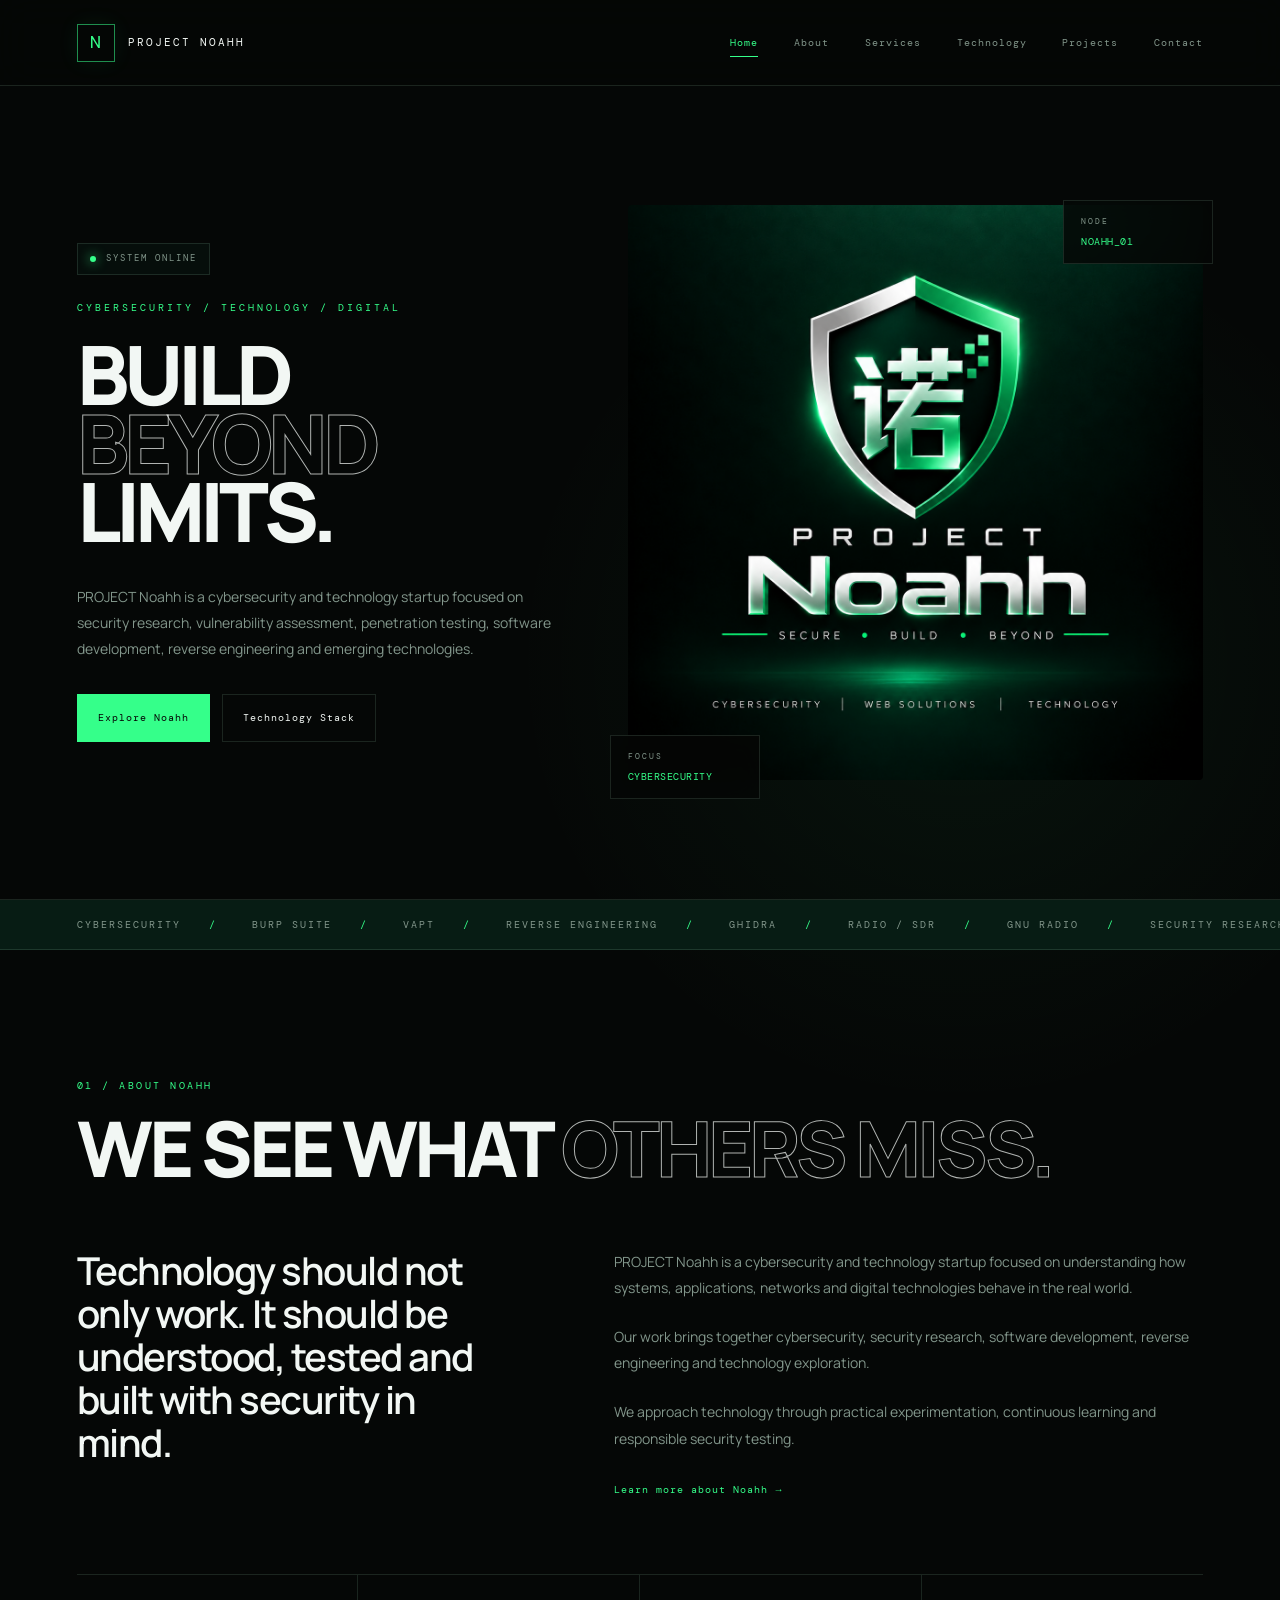
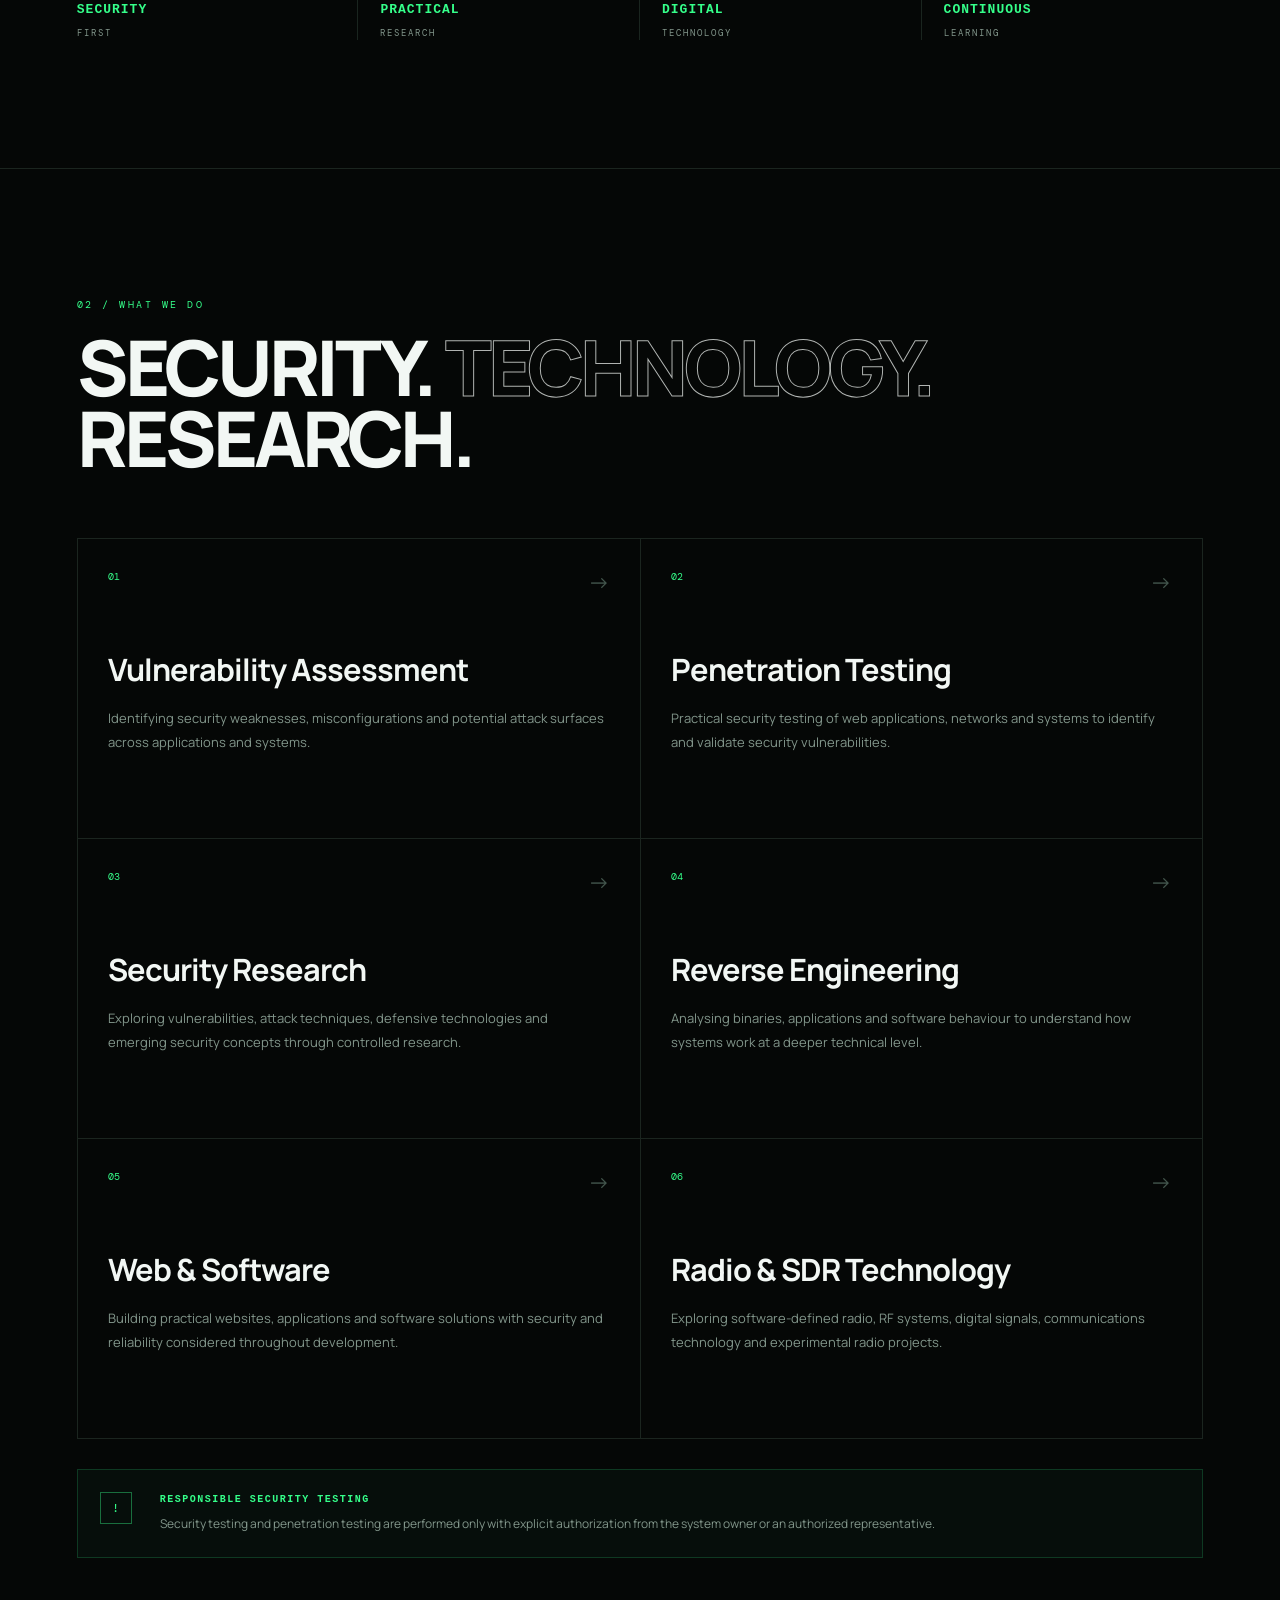
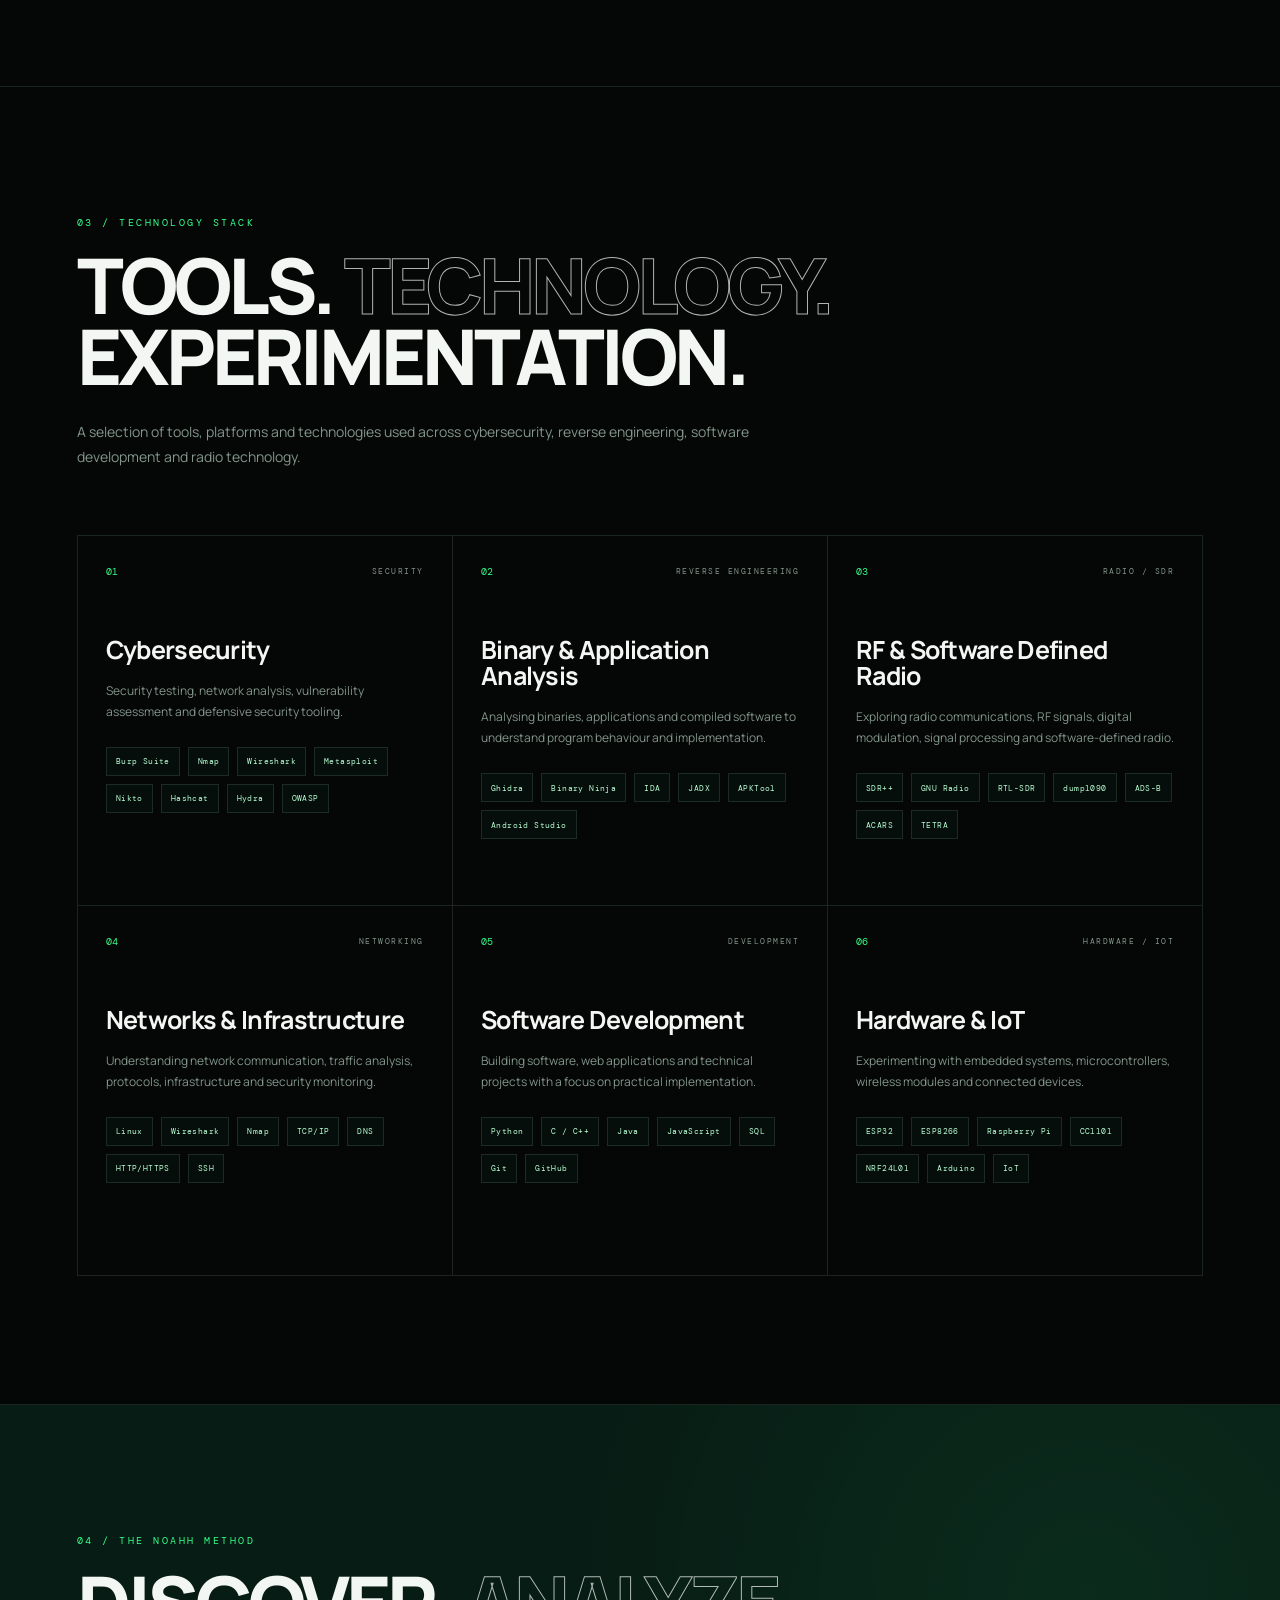
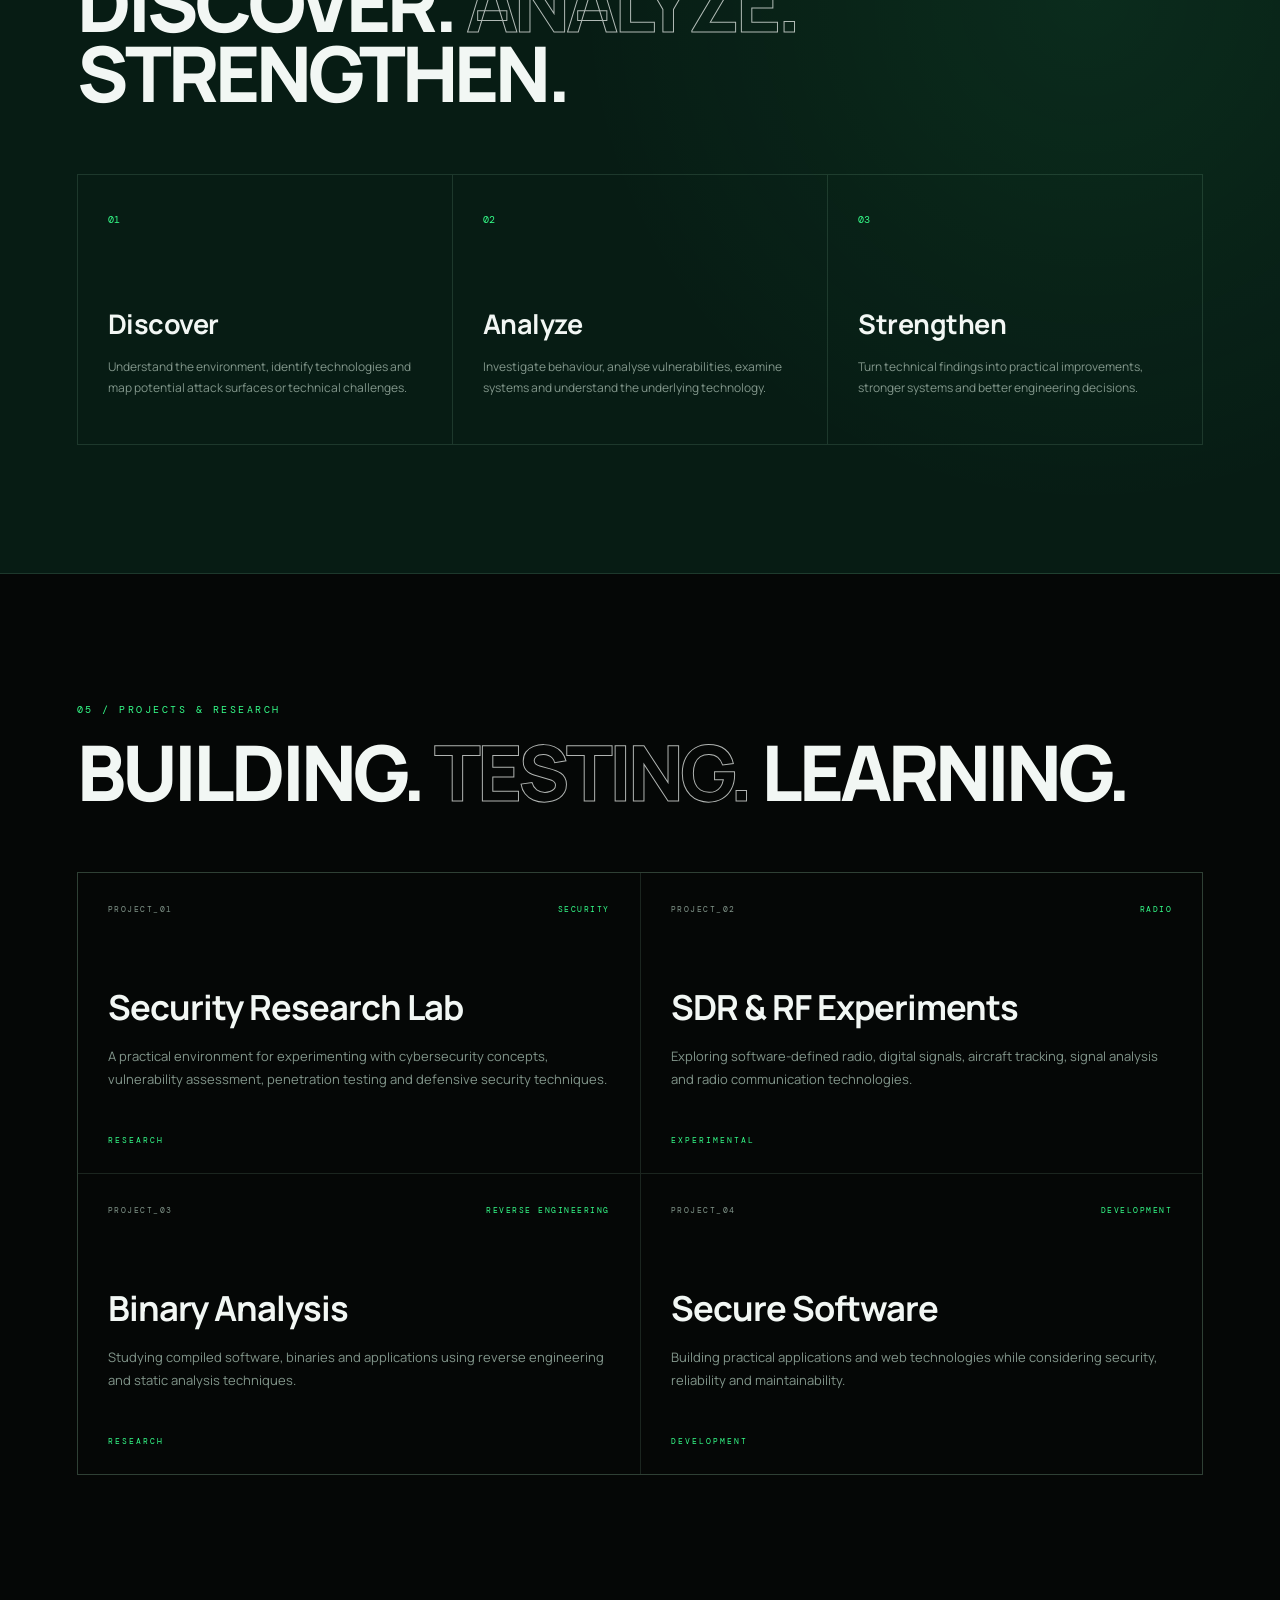
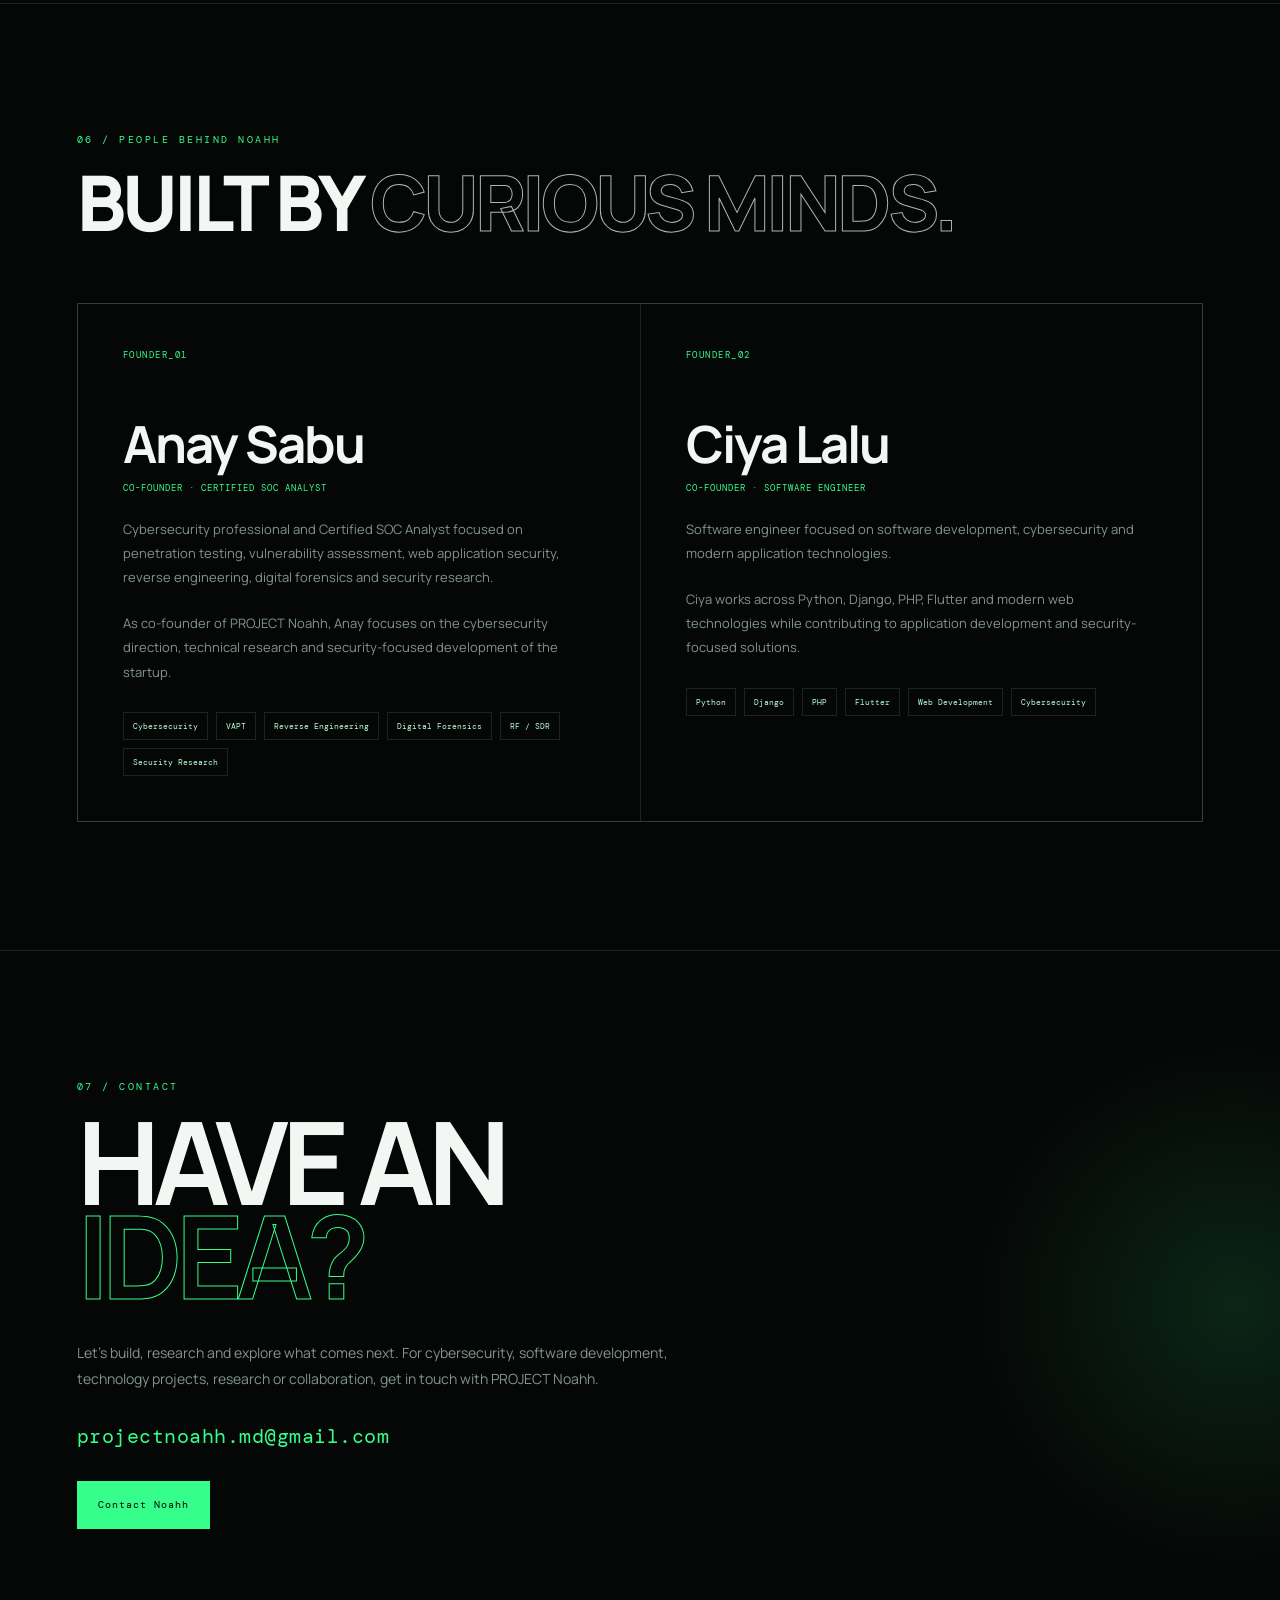
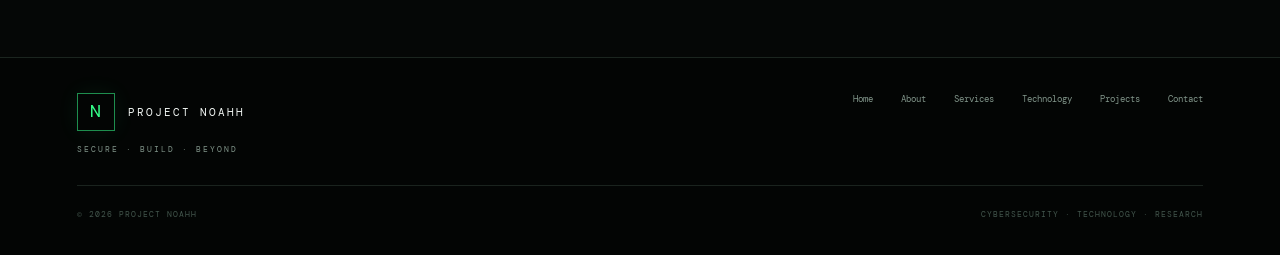
==== commit ef0d67a3: "updated" ====
--- a/index.html
+++ b/index.html
@@ -1,232 +1,151 @@
 <!DOCTYPE html>
 <html lang="en">
 <head>
-
     <meta charset="UTF-8">
 
-    <meta
-        name="viewport"
-        content="width=device-width, initial-scale=1.0"
-    >
-
-    <title>PROJECT Noahh — Secure. Build. Beyond.</title>
+    <meta name="viewport" content="width=device-width, initial-scale=1.0">
 
     <meta
         name="description"
-        content="PROJECT Noahh — Cybersecurity, web solutions and technology."
+        content="PROJECT Noahh — Cybersecurity, technology, security research, software development, reverse engineering and radio technology."
     >
 
+    <meta
+        name="keywords"
+        content="PROJECT Noahh, cybersecurity, penetration testing, VAPT, Burp Suite, Ghidra, reverse engineering, SDR, radio technology, GNU Radio, software development"
+    >
+
+    <meta name="author" content="PROJECT Noahh">
+
+    <title>PROJECT Noahh — Secure. Build. Beyond.</title>
+
+    <!-- Main Stylesheet -->
     <link rel="stylesheet" href="./css/style.css">
-
 </head>
 
 <body>
 
-    <!-- ==========================================
-         CURSOR GLOW
-    =========================================== -->
-
-    <div class="cursor-glow"></div>
-
-
-    <!-- ==========================================
-         BACKGROUND GRID
-    =========================================== -->
-
-    <div class="background-grid"></div>
-
-
-    <!-- ==========================================
+    <!-- =========================================================
          NAVIGATION
-    =========================================== -->
-
-    <header class="navbar">
-
-        <a href="#" class="nav-brand">
-
-            <span class="brand-mark">诺</span>
-
-            <span class="brand-text">
-                PROJECT <b>NOAHH</b>
-            </span>
-
-        </a>
-
-
-        <nav class="nav-links">
-            <a href="index.html">Home</a>
-
-           <a href="about.html">About</a>
-
-            <a href="services.html">Services</a>
-
-            <a href="#projects">Projects</a>
-
-            <a href="#contact">Contact</a>
+    ========================================================== -->
+
+    <header class="site-header">
+
+        <nav class="navbar">
+
+            <a href="index.html" class="brand">
+                <span class="brand-mark">N</span>
+                <span class="brand-name">PROJECT NOAHH</span>
+            </a>
+
+            <div class="nav-links">
+
+                <a href="index.html" class="active">
+                    Home
+                </a>
+
+                <a href="about.html">
+                    About
+                </a>
+
+                <a href="services.html">
+                    Services
+                </a>
+
+                <a href="#technology">
+                    Technology
+                </a>
+
+                <a href="#projects">
+                    Projects
+                </a>
+
+                <a href="#contact">
+                    Contact
+                </a>
+
+            </div>
 
         </nav>
 
-
-        <a href="#contact" class="nav-button">
-            Start a Project
-            <span>↗</span>
-        </a>
-
-
-        <button class="mobile-menu" aria-label="Menu">
-
-            <span></span>
-            <span></span>
-
-        </button>
-
     </header>
 
 
-
-    <!-- ==========================================
-         HERO
-    =========================================== -->
+    <!-- =========================================================
+         HERO SECTION
+    ========================================================== -->
 
     <main>
 
-        <section class="hero">
-
-            <div class="hero-left">
-
-                <div class="status">
-
+        <section class="hero section">
+
+            <div class="hero-content">
+
+                <div class="status-line">
                     <span class="status-dot"></span>
-
                     SYSTEM ONLINE
-
                 </div>
-
 
                 <p class="hero-kicker">
                     CYBERSECURITY / TECHNOLOGY / DIGITAL
                 </p>
 
-
                 <h1>
-
                     BUILD
-
-                    <span>
-                        BEYOND
-                    </span>
-
+                    <span>BEYOND</span>
                     LIMITS.
-
                 </h1>
 
-
                 <p class="hero-description">
 
-                    We discover vulnerabilities, engineer digital
-                    experiences and build technology designed for
-                    a more secure tomorrow.
+                    PROJECT Noahh is a cybersecurity and technology startup
+                    focused on security research, vulnerability assessment,
+                    penetration testing, software development, reverse
+                    engineering and emerging technologies.
 
                 </p>
 
-
-                <div class="hero-buttons">
-
-                    <a
-                        href="#services"
-                        class="button-primary"
-                    >
+                <div class="hero-actions">
+
+                    <a href="about.html" class="btn btn-primary">
                         Explore Noahh
-                        <span>→</span>
                     </a>
 
-
-                    <a
-                        href="#about"
-                        class="button-outline"
-                    >
-                        Our Approach
+                    <a href="#technology" class="btn btn-secondary">
+                        Technology Stack
                     </a>
 
                 </div>
 
-
-                <div class="hero-meta">
-
-                    <div>
-
-                        <small>01</small>
-
-                        <span>
-                            SECURE
-                        </span>
-
-                    </div>
-
-
-                    <div>
-
-                        <small>02</small>
-
-                        <span>
-                            BUILD
-                        </span>
-
-                    </div>
-
-
-                    <div>
-
-                        <small>03</small>
-
-                        <span>
-                            BEYOND
-                        </span>
-
-                    </div>
+            </div>
+
+
+            <div class="hero-visual">
+
+                <div class="hero-image-wrapper">
+
+    <img
+        src="./assets/images/image.png"
+        alt="PROJECT Noahh cybersecurity and technology"
+        class="hero-image"
+    >
+
+</div>
+
+                <div class="floating-card card-one">
+
+                    <span class="card-label">
+                        FOCUS
+                    </span>
+
+                    <strong>
+                        CYBERSECURITY
+                    </strong>
 
                 </div>
 
-            </div>
-
-
-
-            <!-- HERO LOGO -->
-
-            <div class="hero-right">
-
-                <div class="hero-orbit orbit-1"></div>
-
-                <div class="hero-orbit orbit-2"></div>
-
-                <div class="hero-orbit orbit-3"></div>
-
-
-                <div class="hero-logo-container">
-
-                    <img
-                        src="./assets/images/image.png"
-                        alt="PROJECT Noahh"
-                        class="hero-logo"
-                    >
-
-                </div>
-
-
-                <div class="floating-card card-top">
-
-                    <span class="card-label">
-                        STATUS
-                    </span>
-
-                    <strong>
-                        PROTECTED
-                    </strong>
-
-                </div>
-
-
-                <div class="floating-card card-bottom">
+
+                <div class="floating-card card-two">
 
                     <span class="card-label">
                         NODE
@@ -238,580 +157,1181 @@
 
                 </div>
 
-
-                <div class="vertical-text">
-                    PROJECT / NOAHH / 001
+            </div>
+
+        </section>
+
+
+        <!-- =====================================================
+             TECHNOLOGY TICKER
+        ====================================================== -->
+
+        <section class="ticker-section">
+
+            <div class="ticker">
+
+                <span>CYBERSECURITY</span>
+                <span>BURP SUITE</span>
+                <span>VAPT</span>
+                <span>REVERSE ENGINEERING</span>
+                <span>GHIDRA</span>
+                <span>RADIO / SDR</span>
+                <span>GNU RADIO</span>
+                <span>SECURITY RESEARCH</span>
+                <span>WEB TECHNOLOGY</span>
+                <span>SOFTWARE DEVELOPMENT</span>
+
+            </div>
+
+        </section>
+
+
+        <!-- =====================================================
+             ABOUT
+        ====================================================== -->
+
+        <section class="about section" id="about">
+
+            <div class="section-heading">
+
+                <p class="section-label">
+                    01 / ABOUT NOAHH
+                </p>
+
+                <h2>
+                    WE SEE WHAT
+                    <span>OTHERS MISS.</span>
+                </h2>
+
+            </div>
+
+
+            <div class="about-grid">
+
+                <div class="about-intro">
+
+                    <p class="large-text">
+                        Technology should not only work.
+                        It should be understood, tested and built
+                        with security in mind.
+                    </p>
+
                 </div>
 
+
+                <div class="about-content">
+
+                    <p>
+
+                        PROJECT Noahh is a cybersecurity and technology
+                        startup focused on understanding how systems,
+                        applications, networks and digital technologies
+                        behave in the real world.
+
+                    </p>
+
+                    <p>
+
+                        Our work brings together cybersecurity,
+                        security research, software development,
+                        reverse engineering and technology exploration.
+
+                    </p>
+
+                    <p>
+
+                        We approach technology through practical
+                        experimentation, continuous learning and
+                        responsible security testing.
+
+                    </p>
+
+                    <a href="about.html" class="text-link">
+                        Learn more about Noahh →
+                    </a>
+
+                </div>
+
+            </div>
+
+
+            <div class="stats-grid">
+
+                <div class="stat">
+
+                    <strong>
+                        SECURITY
+                    </strong>
+
+                    <span>
+                        FIRST
+                    </span>
+
+                </div>
+
+
+                <div class="stat">
+
+                    <strong>
+                        PRACTICAL
+                    </strong>
+
+                    <span>
+                        RESEARCH
+                    </span>
+
+                </div>
+
+
+                <div class="stat">
+
+                    <strong>
+                        DIGITAL
+                    </strong>
+
+                    <span>
+                        TECHNOLOGY
+                    </span>
+
+                </div>
+
+
+                <div class="stat">
+
+                    <strong>
+                        CONTINUOUS
+                    </strong>
+
+                    <span>
+                        LEARNING
+                    </span>
+
+                </div>
+
             </div>
 
         </section>
 
 
-
-        <!-- ==========================================
-             TICKER
-        =========================================== -->
-
-        <div class="ticker">
-
-            <div class="ticker-track">
-
-                <span>CYBERSECURITY</span>
-                <i>✦</i>
-
-                <span>VAPT</span>
-                <i>✦</i>
-
-                <span>SECURITY RESEARCH</span>
-                <i>✦</i>
-
-                <span>WEB TECHNOLOGY</span>
-                <i>✦</i>
-
-                <span>DIGITAL DEFENSE</span>
-                <i>✦</i>
-
-                <span>CYBERSECURITY</span>
-                <i>✦</i>
-
-                <span>VAPT</span>
-                <i>✦</i>
-
-                <span>SECURITY RESEARCH</span>
-                <i>✦</i>
+        <!-- =====================================================
+             SERVICES
+        ====================================================== -->
+
+        <section class="services section" id="services">
+
+            <div class="section-heading">
+
+                <p class="section-label">
+                    02 / WHAT WE DO
+                </p>
+
+                <h2>
+                    SECURITY.
+                    <span>TECHNOLOGY.</span>
+                    RESEARCH.
+                </h2>
+
+            </div>
+
+
+            <div class="services-grid">
+
+                <!-- Vulnerability Assessment -->
+
+                <article class="service-card">
+
+                    <span class="service-number">
+                        01
+                    </span>
+
+                    <h3>
+                        Vulnerability Assessment
+                    </h3>
+
+                    <p>
+
+                        Identifying security weaknesses,
+                        misconfigurations and potential attack
+                        surfaces across applications and systems.
+
+                    </p>
+
+                    <span class="service-arrow">
+                        →
+                    </span>
+
+                </article>
+
+
+                <!-- Penetration Testing -->
+
+                <article class="service-card">
+
+                    <span class="service-number">
+                        02
+                    </span>
+
+                    <h3>
+                        Penetration Testing
+                    </h3>
+
+                    <p>
+
+                        Practical security testing of web applications,
+                        networks and systems to identify and validate
+                        security vulnerabilities.
+
+                    </p>
+
+                    <span class="service-arrow">
+                        →
+                    </span>
+
+                </article>
+
+
+                <!-- Security Research -->
+
+                <article class="service-card">
+
+                    <span class="service-number">
+                        03
+                    </span>
+
+                    <h3>
+                        Security Research
+                    </h3>
+
+                    <p>
+
+                        Exploring vulnerabilities, attack techniques,
+                        defensive technologies and emerging security
+                        concepts through controlled research.
+
+                    </p>
+
+                    <span class="service-arrow">
+                        →
+                    </span>
+
+                </article>
+
+
+                <!-- Reverse Engineering -->
+
+                <article class="service-card">
+
+                    <span class="service-number">
+                        04
+                    </span>
+
+                    <h3>
+                        Reverse Engineering
+                    </h3>
+
+                    <p>
+
+                        Analysing binaries, applications and software
+                        behaviour to understand how systems work at
+                        a deeper technical level.
+
+                    </p>
+
+                    <span class="service-arrow">
+                        →
+                    </span>
+
+                </article>
+
+
+                <!-- Web & Software -->
+
+                <article class="service-card">
+
+                    <span class="service-number">
+                        05
+                    </span>
+
+                    <h3>
+                        Web & Software
+                    </h3>
+
+                    <p>
+
+                        Building practical websites, applications and
+                        software solutions with security and reliability
+                        considered throughout development.
+
+                    </p>
+
+                    <span class="service-arrow">
+                        →
+                    </span>
+
+                </article>
+
+
+                <!-- Radio & SDR -->
+
+                <article class="service-card">
+
+                    <span class="service-number">
+                        06
+                    </span>
+
+                    <h3>
+                        Radio & SDR Technology
+                    </h3>
+
+                    <p>
+
+                        Exploring software-defined radio, RF systems,
+                        digital signals, communications technology and
+                        experimental radio projects.
+
+                    </p>
+
+                    <span class="service-arrow">
+                        →
+                    </span>
+
+                </article>
+
+            </div>
+
+
+            <!-- Authorization Notice -->
+
+            <div class="security-notice">
+
+                <div class="security-notice-icon">
+                    !
+                </div>
+
+                <div>
+
+                    <strong>
+                        RESPONSIBLE SECURITY TESTING
+                    </strong>
+
+                    <p>
+
+                        Security testing and penetration testing are
+                        performed only with explicit authorization from
+                        the system owner or an authorized representative.
+
+                    </p>
+
+                </div>
+
+            </div>
+
+        </section>
+
+
+        <!-- =====================================================
+             TECHNOLOGY STACK
+        ====================================================== -->
+
+        <section class="technology section" id="technology">
+
+            <div class="section-heading">
+
+                <p class="section-label">
+                    03 / TECHNOLOGY STACK
+                </p>
+
+                <h2>
+                    TOOLS.
+                    <span>TECHNOLOGY.</span>
+                    EXPERIMENTATION.
+                </h2>
+
+                <p class="section-description">
+
+                    A selection of tools, platforms and technologies
+                    used across cybersecurity, reverse engineering,
+                    software development and radio technology.
+
+                </p>
+
+            </div>
+
+
+            <div class="technology-grid">
+
+
+                <!-- =================================================
+                     CYBERSECURITY
+                ================================================== -->
+
+                <article class="technology-card">
+
+                    <div class="technology-card-header">
+
+                        <span class="technology-number">
+                            01
+                        </span>
+
+                        <span class="technology-category">
+                            SECURITY
+                        </span>
+
+                    </div>
+
+                    <h3>
+                        Cybersecurity
+                    </h3>
+
+                    <p>
+                        Security testing, network analysis,
+                        vulnerability assessment and defensive
+                        security tooling.
+                    </p>
+
+                    <div class="tool-list">
+
+                        <span>Burp Suite</span>
+                        <span>Nmap</span>
+                        <span>Wireshark</span>
+                        <span>Metasploit</span>
+                        <span>Nikto</span>
+                        <span>Hashcat</span>
+                        <span>Hydra</span>
+                        <span>OWASP</span>
+
+                    </div>
+
+                </article>
+
+
+                <!-- =================================================
+                     REVERSE ENGINEERING
+                ================================================== -->
+
+                <article class="technology-card">
+
+                    <div class="technology-card-header">
+
+                        <span class="technology-number">
+                            02
+                        </span>
+
+                        <span class="technology-category">
+                            REVERSE ENGINEERING
+                        </span>
+
+                    </div>
+
+                    <h3>
+                        Binary & Application Analysis
+                    </h3>
+
+                    <p>
+                        Analysing binaries, applications and
+                        compiled software to understand program
+                        behaviour and implementation.
+                    </p>
+
+                    <div class="tool-list">
+
+                        <span>Ghidra</span>
+                        <span>Binary Ninja</span>
+                        <span>IDA</span>
+                        <span>JADX</span>
+                        <span>APKTool</span>
+                        <span>Android Studio</span>
+
+                    </div>
+
+                </article>
+
+
+                <!-- =================================================
+                     RADIO / SDR
+                ================================================== -->
+
+                <article class="technology-card">
+
+                    <div class="technology-card-header">
+
+                        <span class="technology-number">
+                            03
+                        </span>
+
+                        <span class="technology-category">
+                            RADIO / SDR
+                        </span>
+
+                    </div>
+
+                    <h3>
+                        RF & Software Defined Radio
+                    </h3>
+
+                    <p>
+                        Exploring radio communications, RF signals,
+                        digital modulation, signal processing and
+                        software-defined radio.
+                    </p>
+
+                    <div class="tool-list">
+
+                        <span>SDR++</span>
+                        <span>GNU Radio</span>
+                        <span>RTL-SDR</span>
+                        <span>dump1090</span>
+                        <span>ADS-B</span>
+                        <span>ACARS</span>
+                        <span>TETRA</span>
+
+                    </div>
+
+                </article>
+
+
+                <!-- =================================================
+                     NETWORKING
+                ================================================== -->
+
+                <article class="technology-card">
+
+                    <div class="technology-card-header">
+
+                        <span class="technology-number">
+                            04
+                        </span>
+
+                        <span class="technology-category">
+                            NETWORKING
+                        </span>
+
+                    </div>
+
+                    <h3>
+                        Networks & Infrastructure
+                    </h3>
+
+                    <p>
+                        Understanding network communication,
+                        traffic analysis, protocols, infrastructure
+                        and security monitoring.
+                    </p>
+
+                    <div class="tool-list">
+
+                        <span>Linux</span>
+                        <span>Wireshark</span>
+                        <span>Nmap</span>
+                        <span>TCP/IP</span>
+                        <span>DNS</span>
+                        <span>HTTP/HTTPS</span>
+                        <span>SSH</span>
+
+                    </div>
+
+                </article>
+
+
+                <!-- =================================================
+                     DEVELOPMENT
+                ================================================== -->
+
+                <article class="technology-card">
+
+                    <div class="technology-card-header">
+
+                        <span class="technology-number">
+                            05
+                        </span>
+
+                        <span class="technology-category">
+                            DEVELOPMENT
+                        </span>
+
+                    </div>
+
+                    <h3>
+                        Software Development
+                    </h3>
+
+                    <p>
+                        Building software, web applications and
+                        technical projects with a focus on practical
+                        implementation.
+                    </p>
+
+                    <div class="tool-list">
+
+                        <span>Python</span>
+                        <span>C / C++</span>
+                        <span>Java</span>
+                        <span>JavaScript</span>
+                        <span>SQL</span>
+                        <span>Git</span>
+                        <span>GitHub</span>
+
+                    </div>
+
+                </article>
+
+
+                <!-- =================================================
+                     HARDWARE / IOT
+                ================================================== -->
+
+                <article class="technology-card">
+
+                    <div class="technology-card-header">
+
+                        <span class="technology-number">
+                            06
+                        </span>
+
+                        <span class="technology-category">
+                            HARDWARE / IOT
+                        </span>
+
+                    </div>
+
+                    <h3>
+                        Hardware & IoT
+                    </h3>
+
+                    <p>
+                        Experimenting with embedded systems,
+                        microcontrollers, wireless modules and
+                        connected devices.
+                    </p>
+
+                    <div class="tool-list">
+
+                        <span>ESP32</span>
+                        <span>ESP8266</span>
+                        <span>Raspberry Pi</span>
+                        <span>CC1101</span>
+                        <span>NRF24L01</span>
+                        <span>Arduino</span>
+                        <span>IoT</span>
+
+                    </div>
+
+                </article>
+
+            </div>
+
+        </section>
+
+
+        <!-- =====================================================
+             NOAHH METHOD
+        ====================================================== -->
+
+        <section class="method section">
+
+            <div class="section-heading">
+
+                <p class="section-label">
+                    04 / THE NOAHH METHOD
+                </p>
+
+                <h2>
+                    DISCOVER.
+                    <span>ANALYZE.</span>
+                    STRENGTHEN.
+                </h2>
+
+            </div>
+
+
+            <div class="method-grid">
+
+                <article class="method-card">
+
+                    <span class="method-number">
+                        01
+                    </span>
+
+                    <h3>
+                        Discover
+                    </h3>
+
+                    <p>
+
+                        Understand the environment, identify
+                        technologies and map potential attack
+                        surfaces or technical challenges.
+
+                    </p>
+
+                </article>
+
+
+                <article class="method-card">
+
+                    <span class="method-number">
+                        02
+                    </span>
+
+                    <h3>
+                        Analyze
+                    </h3>
+
+                    <p>
+
+                        Investigate behaviour, analyse vulnerabilities,
+                        examine systems and understand the underlying
+                        technology.
+
+                    </p>
+
+                </article>
+
+
+                <article class="method-card">
+
+                    <span class="method-number">
+                        03
+                    </span>
+
+                    <h3>
+                        Strengthen
+                    </h3>
+
+                    <p>
+
+                        Turn technical findings into practical
+                        improvements, stronger systems and better
+                        engineering decisions.
+
+                    </p>
+
+                </article>
+
+            </div>
+
+        </section>
+
+
+        <!-- =====================================================
+             PROJECTS
+        ====================================================== -->
+
+        <section class="projects section" id="projects">
+
+            <div class="section-heading">
+
+                <p class="section-label">
+                    05 / PROJECTS & RESEARCH
+                </p>
+
+                <h2>
+                    BUILDING.
+                    <span>TESTING.</span>
+                    LEARNING.
+                </h2>
+
+            </div>
+
+
+            <div class="projects-grid">
+
+
+                <!-- Project 01 -->
+
+                <article class="project-card">
+
+                    <div class="project-top">
+
+                        <span>
+                            PROJECT_01
+                        </span>
+
+                        <span>
+                            SECURITY
+                        </span>
+
+                    </div>
+
+                    <h3>
+                        Security Research Lab
+                    </h3>
+
+                    <p>
+
+                        A practical environment for experimenting
+                        with cybersecurity concepts, vulnerability
+                        assessment, penetration testing and defensive
+                        security techniques.
+
+                    </p>
+
+                    <span class="project-status">
+                        RESEARCH
+                    </span>
+
+                </article>
+
+
+                <!-- Project 02 -->
+
+                <article class="project-card">
+
+                    <div class="project-top">
+
+                        <span>
+                            PROJECT_02
+                        </span>
+
+                        <span>
+                            RADIO
+                        </span>
+
+                    </div>
+
+                    <h3>
+                        SDR & RF Experiments
+                    </h3>
+
+                    <p>
+
+                        Exploring software-defined radio, digital
+                        signals, aircraft tracking, signal analysis
+                        and radio communication technologies.
+
+                    </p>
+
+                    <span class="project-status">
+                        EXPERIMENTAL
+                    </span>
+
+                </article>
+
+
+                <!-- Project 03 -->
+
+                <article class="project-card">
+
+                    <div class="project-top">
+
+                        <span>
+                            PROJECT_03
+                        </span>
+
+                        <span>
+                            REVERSE ENGINEERING
+                        </span>
+
+                    </div>
+
+                    <h3>
+                        Binary Analysis
+                    </h3>
+
+                    <p>
+
+                        Studying compiled software, binaries and
+                        applications using reverse engineering and
+                        static analysis techniques.
+
+                    </p>
+
+                    <span class="project-status">
+                        RESEARCH
+                    </span>
+
+                </article>
+
+
+                <!-- Project 04 -->
+
+                <article class="project-card">
+
+                    <div class="project-top">
+
+                        <span>
+                            PROJECT_04
+                        </span>
+
+                        <span>
+                            DEVELOPMENT
+                        </span>
+
+                    </div>
+
+                    <h3>
+                        Secure Software
+                    </h3>
+
+                    <p>
+
+                        Building practical applications and web
+                        technologies while considering security,
+                        reliability and maintainability.
+
+                    </p>
+
+                    <span class="project-status">
+                        DEVELOPMENT
+                    </span>
+
+                </article>
+
+            </div>
+
+        </section>
+
+
+        <!-- =====================================================
+             FOUNDERS / CREDENTIALS
+        ====================================================== -->
+
+        <section class="founders section">
+
+            <div class="section-heading">
+
+                <p class="section-label">
+                    06 / PEOPLE BEHIND NOAHH
+                </p>
+
+                <h2>
+                    BUILT BY
+                    <span>CURIOUS MINDS.</span>
+                </h2>
+
+            </div>
+
+
+            <div class="founders-grid">
+
+
+                <!-- Anay -->
+
+                <article class="founder-card">
+
+                    <div class="founder-index">
+                        FOUNDER_01
+                    </div>
+
+                    <h3>
+                        Anay Sabu
+                    </h3>
+
+                    <p class="founder-role">
+                        CO-FOUNDER · CERTIFIED SOC ANALYST
+                    </p>
+
+                    <p>
+
+                        Cybersecurity professional and Certified SOC
+                        Analyst focused on penetration testing,
+                        vulnerability assessment, web application
+                        security, reverse engineering, digital
+                        forensics and security research.
+
+                    </p>
+
+                    <p>
+
+                        As co-founder of PROJECT Noahh, Anay focuses
+                        on the cybersecurity direction, technical
+                        research and security-focused development
+                        of the startup.
+
+                    </p>
+
+                    <div class="founder-skills">
+
+                        <span>Cybersecurity</span>
+                        <span>VAPT</span>
+                        <span>Reverse Engineering</span>
+                        <span>Digital Forensics</span>
+                        <span>RF / SDR</span>
+                        <span>Security Research</span>
+
+                    </div>
+
+                </article>
+
+
+                <!-- Ciya -->
+
+                <article class="founder-card">
+
+                    <div class="founder-index">
+                        FOUNDER_02
+                    </div>
+
+                    <h3>
+                        Ciya Lalu
+                    </h3>
+
+                    <p class="founder-role">
+                        CO-FOUNDER · SOFTWARE ENGINEER
+                    </p>
+
+                    <p>
+
+                        Software engineer focused on software
+                        development, cybersecurity and modern
+                        application technologies.
+
+                    </p>
+
+                    <p>
+
+                        Ciya works across Python, Django, PHP,
+                        Flutter and modern web technologies while
+                        contributing to application development
+                        and security-focused solutions.
+
+                    </p>
+
+                    <div class="founder-skills">
+
+                        <span>Python</span>
+                        <span>Django</span>
+                        <span>PHP</span>
+                        <span>Flutter</span>
+                        <span>Web Development</span>
+                        <span>Cybersecurity</span>
+
+                    </div>
+
+                </article>
+
+            </div>
+
+        </section>
+
+
+        <!-- =====================================================
+             CONTACT
+        ====================================================== -->
+
+        <section class="contact section" id="contact">
+
+            <div class="contact-content">
+
+                <p class="section-label">
+                    07 / CONTACT
+                </p>
+
+                <h2>
+                    HAVE AN
+                    <span>IDEA?</span>
+                </h2>
+
+                <p class="contact-text">
+
+                    Let's build, research and explore what comes next.
+
+                    For cybersecurity, software development,
+                    technology projects, research or collaboration,
+                    get in touch with PROJECT Noahh.
+
+                </p>
+
+
+                <a
+                    href="mailto:projectnoahh.md@gmail.com"
+                    class="contact-email"
+                >
+                    projectnoahh.md@gmail.com
+                </a>
+
+
+                <div class="contact-actions">
+
+                    <a
+                        href="mailto:projectnoahh.md@gmail.com"
+                        class="btn btn-primary"
+                    >
+                        Contact Noahh
+                    </a>
+
+                </div>
+
+            </div>
+
+        </section>
+
+    </main>
+
+
+    <!-- =========================================================
+         FOOTER
+    ========================================================== -->
+
+    <footer class="site-footer">
+
+        <div class="footer-top">
+
+            <div class="footer-brand">
+
+                <div class="brand">
+                    <span class="brand-mark">N</span>
+                    <span class="brand-name">
+                        PROJECT NOAHH
+                    </span>
+                </div>
+
+                <p>
+                    SECURE · BUILD · BEYOND
+                </p>
+
+            </div>
+
+
+            <div class="footer-links">
+
+                <a href="index.html">
+                    Home
+                </a>
+
+                <a href="about.html">
+                    About
+                </a>
+
+                <a href="services.html">
+                    Services
+                </a>
+
+                <a href="#technology">
+                    Technology
+                </a>
+
+                <a href="#projects">
+                    Projects
+                </a>
+
+                <a href="#contact">
+                    Contact
+                </a>
 
             </div>
 
         </div>
 
 
-
-        <!-- ==========================================
-             ABOUT
-        =========================================== -->
-
-        <section
-            class="about section"
-            id="about"
-        >
-
-            <div class="section-index">
-
-                <!-- <span>01</span> -->
-
-                <div></div>
-
-                <small>
-                    ABOUT NOAHH
-                </small>
-
-            </div>
-
-
-            <div class="about-content">
-
-                <p class="section-kicker">
-                    WE SEE WHAT OTHERS MISS.
-                </p>
-
-
-                <h2>
-
-                    Technology should
-                    <span>protect</span>
-                    the people who use it.
-
-                </h2>
-
-
-                <p class="about-text">
-
-                    PROJECT Noahh is a technology and cybersecurity
-                    initiative focused on discovering weaknesses,
-                    creating secure digital experiences and exploring
-                    the technologies shaping tomorrow.
-
-                </p>
-
-
-                <div class="about-stats">
-
-                    <div>
-
-                        <strong>
-                            01
-                        </strong>
-
-                        <span>
-                            Security First
-                        </span>
-
-                    </div>
-
-
-                    <div>
-
-                        <strong>
-                            ∞
-                        </strong>
-
-                        <span>
-                            Curiosity
-                        </span>
-
-                    </div>
-
-
-                    <div>
-
-                        <strong>
-                            24/7
-                        </strong>
-
-                        <span>
-                            Digital World
-                        </span>
-
-                    </div>
-
-                </div>
-
-            </div>
-
-        </section>
-
-
-
-        <!-- ==========================================
-             SERVICES
-        =========================================== -->
-
-        <section
-            class="services section"
-            id="services"
-        >
-
-            <div class="section-index">
-
-                <!-- <span>02</span> -->
-
-                <div></div>
-
-                <small>
-                    WHAT WE DO
-                </small>
-
-            </div>
-
-
-            <div class="services-content">
-
-                <div class="services-heading">
-
-                    <p class="section-kicker">
-                        CAPABILITIES
-                    </p>
-
-                    <h2>
-                        Built to
-                        <span>explore.</span>
-                    </h2>
-
-                </div>
-
-
-                <div class="service-grid">
-
-
-                    <article class="service-card">
-
-                        <div class="service-top">
-
-                            <!-- <span>
-                                01
-                            </span> -->
-
-                            <span class="service-icon">
-                                ↗
-                            </span>
-
-                        </div>
-
-
-                        <h3>
-                            Vulnerability
-                            Assessment
-                        </h3>
-
-
-                        <p>
-
-                            Discover weaknesses across applications,
-                            infrastructure and digital environments
-                            before attackers do.
-
-                        </p>
-
-
-                        <div class="service-line"></div>
-
-                    </article>
-
-
-
-                    <article class="service-card featured">
-
-                        <div class="service-top">
-
-                            <!-- <span>
-                                02
-                            </span> -->
-
-                            <span class="service-icon">
-                                ↗
-                            </span>
-
-                        </div>
-
-
-                        <h3>
-                            Penetration
-                            Testing
-                        </h3>
-
-
-                        <p>
-
-                            Simulate realistic attack scenarios to
-                            understand exposure and strengthen defenses.
-
-                        </p>
-
-
-                        <div class="service-line"></div>
-
-                    </article>
-
-
-
-                    <article class="service-card">
-
-                        <div class="service-top">
-
-                            <!-- <span>
-                                03
-                            </span> -->
-
-                            <span class="service-icon">
-                                ↗
-                            </span>
-
-                        </div>
-
-
-                        <h3>
-                            Security
-                            Research
-                        </h3>
-
-
-                        <p>
-
-                            Investigate emerging vulnerabilities,
-                            technologies and evolving attack surfaces.
-
-                        </p>
-
-
-                        <div class="service-line"></div>
-
-                    </article>
-
-
-
-                    <article class="service-card">
-
-                        <div class="service-top">
-
-                            <!-- <span>
-                                04
-                            </span> -->
-
-                            <span class="service-icon">
-                                ↗
-                            </span>
-
-                        </div>
-
-
-                        <h3>
-                            Web &
-                            Technology
-                        </h3>
-
-
-                        <p>
-
-                            Design and engineer modern digital
-                            experiences with security built into the
-                            foundation.
-
-                        </p>
-
-
-                        <div class="service-line"></div>
-
-                    </article>
-
-                </div>
-
-            </div>
-
-        </section>
-
-
-
-        <!-- ==========================================
-             APPROACH
-        =========================================== -->
-
-        <section class="approach">
-
-            <div class="approach-inner">
-
-                <div class="approach-heading">
-
-                    <p class="section-kicker">
-                        THE NOAHH METHOD
-                    </p>
-
-                    <h2>
-
-                        FIND THE
-                        <span>UNKNOWN.</span>
-
-                    </h2>
-
-                </div>
-
-
-                <div class="method-grid">
-
-                    <div class="method-card">
-
-                        <!-- <span>
-                            01
-                        </span> -->
-
-                        <h3>
-                            Discover
-                        </h3>
-
-                        <p>
-                            Map the environment.
-                            Find the attack surface.
-                        </p>
-
-                    </div>
-
-
-                    <div class="method-card">
-
-                        <!-- <span>
-                            02
-                        </span> -->
-
-                        <h3>
-                            Analyze
-                        </h3>
-
-                        <p>
-                            Understand the weakness
-                            and its real-world impact.
-                        </p>
-
-                    </div>
-
-
-                    <div class="method-card active">
-
-                        <!-- <span>
-                            03
-                        </span> -->
-
-                        <h3>
-                            Protect
-                        </h3>
-
-                        <p>
-                            Transform findings into
-                            stronger systems.
-                        </p>
-
-                    </div>
-
-                </div>
-
-            </div>
-
-        </section>
-
-
-
-        <!-- ==========================================
-             PROJECTS
-        =========================================== -->
-
-        <section
-            class="projects section"
-            id="projects"
-        >
-
-            <div class="section-index">
-
-                <!-- <span>03</span> -->
-
-                <div></div>
-
-                <small>
-                    SELECTED WORK
-                </small>
-
-            </div>
-
-
-            <div class="projects-content">
-
-                <p class="section-kicker">
-                    PROJECTS / RESEARCH / EXPERIMENTS
-                </p>
-
-
-                <h2>
-                    WORK
-                    <span>IN PROGRESS.</span>
-                </h2>
-
-
-                <div class="project-panel">
-
-                    <div class="project-number">
-                        001
-                    </div>
-
-
-                    <div class="project-info">
-
-                        <span>
-                            CYBERSECURITY
-                        </span>
-
-                        <h3>
-                            Security
-                            Research Lab
-                        </h3>
-
-                        <p>
-                            Exploring modern attack surfaces,
-                            defensive engineering and security
-                            automation.
-                        </p>
-
-                    </div>
-
-
-                    <div class="project-arrow">
-                        ↗
-                    </div>
-
-                </div>
-
-            </div>
-
-        </section>
-
-
-
-        <!-- ==========================================
-             CONTACT
-        =========================================== -->
-
-        <section
-            class="contact"
-            id="contact"
-        >
-
-            <div class="contact-glow"></div>
-
-
-            <p class="section-kicker">
-                HAVE AN IDEA?
-            </p>
-
-
-            <h2>
-
-                LET'S BUILD
-                <span>WHAT'S NEXT.</span>
-
-            </h2>
-
-
-            <a
-                href="mailto:projectnoahh.md@gmail.com"
-                class="contact-button"
-            >
-
-                projectnoahh.md@gmail.com
-
-                <span>
-                    ↗
-                </span>
-
-            </a>
-
-        </section>
-
-    </main>
-
-
-
-    <!-- ==========================================
-         FOOTER
-    =========================================== -->
-
-    <footer>
-
-        <div class="footer-left">
-
-            <span class="footer-mark">
-                诺
+        <div class="footer-bottom">
+
+            <span>
+                © 2026 PROJECT NOAHH
             </span>
 
             <span>
-                PROJECT NOAHH
+                CYBERSECURITY · TECHNOLOGY · RESEARCH
             </span>
 
         </div>
 
-
-        <div class="footer-center">
-
-            SECURE · BUILD · BEYOND
-
-        </div>
-
-
-        <div class="footer-right">
-
-            © 2026 PROJECT NOAHH
-
-        </div>
-
     </footer>
 
 
+    <!-- =========================================================
+         JAVASCRIPT
+    ========================================================== -->
 
     <script src="./js/main.js"></script>
 
--- a/css/style.css
+++ b/css/style.css
@@ -1,32 +1,23 @@
 @import url('https://fonts.googleapis.com/css2?family=DM+Mono:wght@300;400;500&family=Manrope:wght@400;500;600;700;800&display=swap');
 
-
-/* =========================================================
-   ROOT
+/* =========================================================
+   PROJECT NOAHH — GLOBAL
 ========================================================= */
 
 :root {
-
     --black: #050706;
-    --forest: #071C14;
-    --forest-light: #0D2A1E;
-
-    --green: #35FF8A;
-    --mint: #B8FFD5;
-
-    --white: #F2F7F4;
-
-    --gray: #82968B;
-    --gray-dark: #43564D;
-
-    --border: rgba(184,255,213,0.12);
-
-}
-
-
-/* =========================================================
-   RESET
-========================================================= */
+    --forest: #071c14;
+    --forest-light: #0d2a1e;
+    --green: #35ff8a;
+    --mint: #b8ffd5;
+    --white: #f2f7f4;
+    --gray: #82968b;
+    --gray-dark: #43564d;
+    --border: rgba(184, 255, 213, 0.12);
+    --border-strong: rgba(53, 255, 138, 0.30);
+    --max-width: 1500px;
+    --nav-height: 86px;
+}
 
 * {
     margin: 0;
@@ -34,1857 +25,1699 @@
     box-sizing: border-box;
 }
 
-
 html {
     scroll-behavior: smooth;
-}
-
+    background: var(--black);
+}
 
 body {
-
-    background: var(--black);
-
+    min-width: 320px;
+    background:
+        radial-gradient(circle at 75% 8%, rgba(53,255,138,.055), transparent 28rem),
+        var(--black);
     color: var(--white);
-
     font-family: "Manrope", sans-serif;
-
     overflow-x: hidden;
-
-}
-
+    line-height: 1.5;
+}
+
+body::selection {
+    background: var(--green);
+    color: var(--black);
+}
 
 a {
     color: inherit;
     text-decoration: none;
 }
 
+img {
+    max-width: 100%;
+}
+
+button,
+input,
+textarea,
+select {
+    font: inherit;
+}
 
 button {
-    font-family: inherit;
-}
-
-
-/* =========================================================
-   BACKGROUND
-========================================================= */
-
-.background-grid {
-
+    cursor: pointer;
+}
+
+/* =========================================================
+   SUBTLE BACKGROUND
+========================================================= */
+
+body::before {
+    content: "";
     position: fixed;
-
     inset: 0;
-
+    z-index: -3;
     pointer-events: none;
-
+    opacity: .65;
+    background-image:
+        linear-gradient(rgba(53,255,138,.018) 1px, transparent 1px),
+        linear-gradient(90deg, rgba(53,255,138,.018) 1px, transparent 1px);
+    background-size: 80px 80px;
+}
+
+body::after {
+    content: "";
+    position: fixed;
+    width: 42rem;
+    height: 42rem;
+    right: -18rem;
+    top: 15rem;
     z-index: -2;
-
-    background-image:
-        linear-gradient(
-            rgba(53,255,138,0.025) 1px,
-            transparent 1px
-        ),
-        linear-gradient(
-            90deg,
-            rgba(53,255,138,0.025) 1px,
-            transparent 1px
-        );
-
-    background-size: 80px 80px;
-
-}
-
-
-.background-grid::after {
-
+    pointer-events: none;
+    border-radius: 50%;
+    background: radial-gradient(circle, rgba(53,255,138,.055), transparent 68%);
+}
+
+/* =========================================================
+   NAVIGATION
+========================================================= */
+
+.site-header {
+    position: relative;
+    z-index: 100;
+}
+
+.navbar {
+    width: 100%;
+    min-height: var(--nav-height);
+    padding: 0 clamp(20px, 6vw, 90px);
+    display: flex;
+    align-items: center;
+    justify-content: space-between;
+    gap: 30px;
+    border-bottom: 1px solid var(--border);
+    background: rgba(5,7,6,.82);
+    backdrop-filter: blur(18px);
+    -webkit-backdrop-filter: blur(18px);
+}
+
+.brand {
+    display: inline-flex;
+    align-items: center;
+    gap: 13px;
+    flex-shrink: 0;
+}
+
+.brand-mark {
+    width: 38px;
+    height: 38px;
+    display: inline-flex;
+    align-items: center;
+    justify-content: center;
+    border: 1px solid rgba(53,255,138,.55);
+    color: var(--green);
+    font-family: "DM Mono", monospace;
+    font-size: 18px;
+    box-shadow: 0 0 22px rgba(53,255,138,.07);
+}
+
+.brand-name {
+    color: var(--white);
+    font-family: "DM Mono", monospace;
+    font-size: 11px;
+    letter-spacing: 2px;
+    white-space: nowrap;
+}
+
+.nav-links {
+    display: flex;
+    align-items: center;
+    justify-content: flex-end;
+    gap: clamp(18px, 2.8vw, 40px);
+    font-family: "DM Mono", monospace;
+    font-size: 10px;
+    letter-spacing: 1px;
+}
+
+.nav-links a {
+    position: relative;
+    color: var(--gray);
+    padding: 10px 0;
+    transition: color .25s ease;
+}
+
+.nav-links a::after {
     content: "";
-
     position: absolute;
-
-    inset: 0;
-
-    background:
-        radial-gradient(
-            circle at 70% 30%,
-            rgba(53,255,138,0.09),
-            transparent 35%
-        );
-
-}
-
-
-/* =========================================================
-   CURSOR
-========================================================= */
-
-.cursor-glow {
-
-    width: 280px;
-
-    height: 280px;
-
-    position: fixed;
-
-    pointer-events: none;
-
+    left: 0;
+    bottom: 3px;
+    width: 0;
+    height: 1px;
+    background: var(--green);
+    transition: width .25s ease;
+}
+
+.nav-links a:hover,
+.nav-links a.active {
+    color: var(--green);
+}
+
+.nav-links a:hover::after,
+.nav-links a.active::after {
+    width: 100%;
+}
+
+/* =========================================================
+   GENERIC
+========================================================= */
+
+main {
+    width: 100%;
+}
+
+.section {
+    width: min(100%, var(--max-width));
+    margin: 0 auto;
+    padding: clamp(90px, 10vw, 150px) clamp(20px, 6vw, 90px);
+}
+
+.section-heading {
+    margin-bottom: 65px;
+}
+
+.section-label {
+    margin-bottom: 20px;
+    color: var(--green);
+    font-family: "DM Mono", monospace;
+    font-size: 10px;
+    letter-spacing: 2.5px;
+}
+
+.section-heading h2 {
+    max-width: 1100px;
+    font-size: clamp(42px, 6vw, 86px);
+    line-height: .92;
+    letter-spacing: -4px;
+    font-weight: 800;
+}
+
+.section-heading h2 span {
+    color: transparent;
+    -webkit-text-stroke: 1px rgba(242,247,244,.72);
+}
+
+.section-description {
+    max-width: 680px;
+    margin-top: 28px;
+    color: var(--gray);
+    font-size: 14px;
+    line-height: 1.8;
+}
+
+/* =========================================================
+   HERO — MAIN FIX
+========================================================= */
+
+.hero.section {
+    width: min(100%, 1600px);
+    min-height: calc(100vh - var(--nav-height));
+    min-height: min(850px, calc(100vh - var(--nav-height)));
+    padding-top: clamp(60px, 7vw, 100px);
+    padding-bottom: clamp(60px, 7vw, 100px);
+    display: grid;
+    grid-template-columns: minmax(0, .88fr) minmax(0, 1.12fr);
+    align-items: center;
+    gap: clamp(35px, 5vw, 90px);
+    overflow: hidden;
+    border-bottom: 1px solid var(--border);
+}
+
+.hero-content {
+    width: 100%;
+    min-width: 0;
+    position: relative;
+    z-index: 3;
+}
+
+.status-line {
+    width: fit-content;
+    display: inline-flex;
+    align-items: center;
+    gap: 10px;
+    margin-bottom: 25px;
+    padding: 8px 12px;
+    border: 1px solid var(--border);
+    background: rgba(13,42,30,.22);
+    color: var(--gray);
+    font-family: "DM Mono", monospace;
+    font-size: 9px;
+    letter-spacing: 2px;
+}
+
+.status-dot {
+    width: 6px;
+    height: 6px;
+    flex: 0 0 6px;
     border-radius: 50%;
-
-    background:
-        radial-gradient(
-            circle,
-            rgba(53,255,138,0.07),
-            transparent 65%
-        );
-
-    transform: translate(-50%, -50%);
-
-    z-index: -1;
-
-}
-
-
-/* =========================================================
-   NAVBAR
-========================================================= */
-
-.navbar {
-
-    height: 86px;
-
-    padding: 0 6vw;
-
+    background: var(--green);
+    box-shadow: 0 0 12px var(--green);
+    animation: pulse 2s infinite;
+}
+
+.hero-kicker {
+    margin-bottom: 24px;
+    color: var(--green);
+    font-family: "DM Mono", monospace;
+    font-size: 10px;
+    letter-spacing: 3px;
+    line-height: 1.6;
+}
+
+.hero h1 {
+    width: 100%;
+    max-width: 720px;
+    font-size: clamp(58px, 7.5vw, 122px);
+    line-height: .84;
+    letter-spacing: -6px;
+    font-weight: 800;
+    overflow-wrap: normal;
+    word-break: normal;
+}
+
+.hero h1 span {
+    display: block;
+    color: transparent;
+    -webkit-text-stroke: 1px rgba(242,247,244,.72);
+}
+
+.hero-description {
+    width: 100%;
+    max-width: 570px;
+    margin-top: 38px;
+    color: var(--gray);
+    font-size: 14px;
+    line-height: 1.85;
+}
+
+.hero-actions {
     display: flex;
-
+    flex-wrap: wrap;
+    gap: 12px;
+    margin-top: 32px;
+}
+
+.btn {
+    display: inline-flex;
     align-items: center;
-
-    justify-content: space-between;
-
-    border-bottom: 1px solid var(--border);
-
-    background: rgba(5,7,6,0.75);
-
-    backdrop-filter: blur(20px);
-
-    position: sticky;
-
-    top: 0;
-
-    z-index: 100;
-
-}
-
-
-.nav-brand {
-
-    display: flex;
-
-    align-items: center;
-
-    gap: 13px;
-
-}
-
-
-.brand-mark {
-
-    width: 38px;
-
-    height: 38px;
-
-    border: 1px solid rgba(53,255,138,0.5);
-
-    display: flex;
-
-    align-items: center;
-
     justify-content: center;
-
-    font-size: 20px;
-
-    color: var(--green);
-
-    box-shadow:
-        0 0 20px rgba(53,255,138,0.08);
-
-}
-
-
-.brand-text {
-
-    font-family: "DM Mono", monospace;
-
-    font-size: 11px;
-
-    letter-spacing: 2px;
-
-}
-
-
-.brand-text b {
-    color: var(--green);
-    font-weight: 400;
-}
-
-
-.nav-links {
-
-    display: flex;
-
-    gap: 40px;
-
-    font-family: "DM Mono", monospace;
-
+    min-height: 48px;
+    padding: 14px 20px;
+    border: 1px solid transparent;
+    font-family: "DM Mono", monospace;
     font-size: 10px;
-
     letter-spacing: 1px;
-
-}
-
-
-.nav-links a {
-
-    color: var(--gray);
-
-    transition: 0.3s;
-
-}
-
-
-.nav-links a:hover {
-
-    color: var(--green);
-
-}
-
-
-.nav-button {
-
-    padding: 12px 18px;
-
-    border: 1px solid var(--border);
-
-    font-family: "DM Mono", monospace;
-
-    font-size: 10px;
-
-    transition: 0.3s;
-
-}
-
-
-.nav-button span {
-    margin-left: 8px;
-}
-
-
-.nav-button:hover {
-
+    transition: .25s ease;
+}
+
+.btn-primary {
     background: var(--green);
-
     color: var(--black);
-
     border-color: var(--green);
-
-}
-
-
-.mobile-menu {
-    display: none;
-}
-
-
-/* =========================================================
-   HERO
-========================================================= */
-
-.hero {
-
-    min-height: calc(100vh - 86px);
-
-    padding: 70px 6vw;
-
-    display: grid;
-
-    grid-template-columns: 1fr 0.9fr;
-
-    align-items: center;
-
-    gap: 40px;
-
+}
+
+.btn-primary:hover {
+    box-shadow: 0 0 30px rgba(53,255,138,.22);
+    transform: translateY(-2px);
+}
+
+.btn-secondary {
+    border-color: var(--border);
+    color: var(--white);
+}
+
+.btn-secondary:hover {
+    border-color: var(--green);
+    color: var(--green);
+    transform: translateY(-2px);
+}
+
+/* =========================================================
+   HERO VISUAL — FIXED SIZE / OVERFLOW
+========================================================= */
+
+.hero-visual {
     position: relative;
-
-}
-
-
-.hero-left {
-
-    max-width: 720px;
-
-}
-
-
-.status {
-
-    display: inline-flex;
-
-    align-items: center;
-
-    gap: 10px;
-
-    padding: 8px 12px;
-
-    border: 1px solid var(--border);
-
-    background: rgba(13,42,30,0.3);
-
-    font-family: "DM Mono", monospace;
-
-    font-size: 9px;
-
-    letter-spacing: 2px;
-
-    color: var(--gray);
-
-    margin-bottom: 35px;
-
-}
-
-
-.status-dot {
-
-    width: 6px;
-
-    height: 6px;
-
-    background: var(--green);
-
-    border-radius: 50%;
-
-    box-shadow:
-        0 0 10px var(--green);
-
-    animation: pulse 2s infinite;
-
-}
-
-
-@keyframes pulse {
-
-    0%,100% {
-        opacity: 1;
-    }
-
-    50% {
-        opacity: 0.3;
-    }
-
-}
-
-
-.hero-kicker,
-.section-kicker {
-
-    font-family: "DM Mono", monospace;
-
-    font-size: 10px;
-
-    letter-spacing: 3px;
-
-    color: var(--green);
-
-    margin-bottom: 25px;
-
-}
-
-
-.hero h1 {
-
-    font-size: clamp(65px, 8vw, 125px);
-
-    line-height: 0.84;
-
-    letter-spacing: -7px;
-
-    font-weight: 800;
-
-}
-
-
-.hero h1 span {
-
-    display: block;
-
-    color: transparent;
-
-    -webkit-text-stroke: 1px rgba(242,247,244,0.7);
-
-}
-
-
-.hero-description {
-
-    max-width: 570px;
-
-    margin-top: 40px;
-
-    color: var(--gray);
-
-    line-height: 1.8;
-
-    font-size: 14px;
-
-}
-
-
-.hero-buttons {
-
-    display: flex;
-
-    gap: 12px;
-
-    margin-top: 35px;
-
-}
-
-
-.button-primary,
-.button-outline {
-
-    padding: 15px 22px;
-
-    font-family: "DM Mono", monospace;
-
-    font-size: 10px;
-
-    letter-spacing: 1px;
-
-    transition: 0.3s;
-
-}
-
-
-.button-primary {
-
-    background: var(--green);
-
-    color: var(--black);
-
-}
-
-
-.button-primary span {
-
-    margin-left: 15px;
-
-}
-
-
-.button-primary:hover {
-
-    box-shadow:
-        0 0 30px rgba(53,255,138,0.25);
-
-}
-
-
-.button-outline {
-
-    border: 1px solid var(--border);
-
-    color: var(--white);
-
-}
-
-
-.button-outline:hover {
-
-    border-color: var(--green);
-
-    color: var(--green);
-
-}
-
-
-.hero-meta {
-
-    display: flex;
-
-    gap: 45px;
-
-    margin-top: 70px;
-
-}
-
-
-.hero-meta div {
-
-    display: flex;
-
-    flex-direction: column;
-
-    gap: 8px;
-
-}
-
-
-.hero-meta small {
-
-    color: var(--green);
-
-    font-family: "DM Mono", monospace;
-
-    font-size: 9px;
-
-}
-
-
-.hero-meta span {
-
-    font-family: "DM Mono", monospace;
-
-    font-size: 10px;
-
-    letter-spacing: 2px;
-
-    color: var(--gray);
-
-}
-
-
-/* =========================================================
-   HERO RIGHT
-========================================================= */
-
-.hero-right {
-
-    min-height: 620px;
-
-    display: flex;
-
-    align-items: center;
-
-    justify-content: center;
-
-    position: relative;
-
-}
-
-
-.hero-logo-container {
-
-    width: 430px;
-    height: 430px;
-
-    position: relative;
-
-    z-index: 3;
-
+    width: 100%;
+    min-width: 0;
+    min-height: 560px;
     display: flex;
     align-items: center;
     justify-content: center;
-
+    overflow: hidden;
+}
+
+.hero-image-wrapper {
+    position: relative;
+    z-index: 2;
+    width: min(100%, 760px);
+    max-height: 700px;
+    display: flex;
+    align-items: center;
+    justify-content: center;
+    overflow: hidden;
+    border-radius: 4px;
+}
+
+.hero-image {
+    display: block;
+    width: 100%;
+    height: auto;
+    max-width: 100%;
+    max-height: 700px;
+    object-fit: contain;
+    object-position: center;
+    filter: drop-shadow(0 0 35px rgba(53,255,138,.10));
+}
+
+.hero-visual::before,
+.hero-visual::after {
+    content: "";
+    position: absolute;
+    z-index: 1;
+    border: 1px solid rgba(53,255,138,.10);
     border-radius: 50%;
-
+    pointer-events: none;
+}
+
+.hero-visual::before {
+    width: min(38vw, 620px);
+    aspect-ratio: 1;
+}
+
+.hero-visual::after {
+    width: min(31vw, 500px);
+    aspect-ratio: 1;
+    border-color: rgba(184,255,213,.07);
+}
+
+.floating-card {
+    position: absolute;
+    z-index: 5;
+    min-width: 150px;
+    max-width: 190px;
+    padding: 14px 17px;
+    border: 1px solid var(--border);
+    background: rgba(5,7,6,.82);
+    backdrop-filter: blur(14px);
+    -webkit-backdrop-filter: blur(14px);
+}
+
+.card-one {
+    left: 2%;
+    bottom: 12%;
+}
+
+.card-two {
+    right: 2%;
+    top: 12%;
+}
+
+.card-label {
+    display: block;
+    margin-bottom: 7px;
+    color: var(--gray);
+    font-family: "DM Mono", monospace;
+    font-size: 8px;
+    letter-spacing: 2px;
+}
+
+.floating-card strong {
+    display: block;
+    color: var(--green);
+    font-family: "DM Mono", monospace;
+    font-size: 10px;
+    font-weight: 400;
+    letter-spacing: .5px;
+}
+
+/* =========================================================
+   TICKER
+========================================================= */
+
+.ticker-section {
+    width: 100%;
     overflow: hidden;
-
-    background: radial-gradient(
-        circle,
-        rgba(7, 28, 20, 0.95) 0%,
-        rgba(5, 7, 6, 0.85) 65%,
-        transparent 100%
-    );
-
-    animation: logoFloat 6s ease-in-out infinite;
-
-}
-
-
-.hero-logo {
-
+    border-bottom: 1px solid var(--border);
+    background: var(--forest);
+}
+
+.ticker {
+    width: max-content;
+    min-width: 100%;
+    display: flex;
+    gap: 35px;
+    padding: 17px 6vw;
+    overflow: hidden;
+    font-family: "DM Mono", monospace;
+}
+
+.ticker span {
+    flex: 0 0 auto;
+    color: var(--gray);
+    font-size: 10px;
+    letter-spacing: 2px;
+    white-space: nowrap;
+}
+
+.ticker span::after {
+    content: " /";
+    margin-left: 20px;
+    color: var(--green);
+}
+
+/* =========================================================
+   ABOUT
+========================================================= */
+
+.about {
+    border-bottom: 1px solid var(--border);
+}
+
+.about-grid {
+    display: grid;
+    grid-template-columns: minmax(0, .85fr) minmax(0, 1.15fr);
+    gap: clamp(40px, 8vw, 110px);
+}
+
+.about-intro {
+    min-width: 0;
+}
+
+.large-text {
+    max-width: 520px;
+    font-size: clamp(28px, 3vw, 46px);
+    line-height: 1.12;
+    letter-spacing: -1.5px;
+    font-weight: 600;
+}
+
+.about-content {
+    min-width: 0;
+}
+
+.about-content p {
+    max-width: 720px;
+    margin-bottom: 22px;
+    color: var(--gray);
+    font-size: 14px;
+    line-height: 1.9;
+}
+
+.text-link {
+    display: inline-block;
+    margin-top: 8px;
+    color: var(--green);
+    font-family: "DM Mono", monospace;
+    font-size: 10px;
+    letter-spacing: 1px;
+}
+
+.text-link:hover {
+    text-decoration: underline;
+    text-underline-offset: 5px;
+}
+
+.stats-grid {
+    display: grid;
+    grid-template-columns: repeat(4, minmax(0, 1fr));
+    margin-top: 75px;
+    border-top: 1px solid var(--border);
+}
+
+.stat {
+    min-width: 0;
+    padding: 25px 22px 0 0;
+    border-right: 1px solid var(--border);
+}
+
+.stat:not(:first-child) {
+    padding-left: 22px;
+}
+
+.stat:last-child {
+    border-right: 0;
+}
+
+.stat strong,
+.stat span {
+    display: block;
+    font-family: "DM Mono", monospace;
+}
+
+.stat strong {
+    color: var(--green);
+    font-size: 13px;
+    letter-spacing: 1px;
+}
+
+.stat span {
+    margin-top: 7px;
+    color: var(--gray);
+    font-size: 9px;
+    letter-spacing: 2px;
+}
+
+/* =========================================================
+   SERVICES
+========================================================= */
+
+.services {
+    border-bottom: 1px solid var(--border);
+}
+
+.services-grid {
+    display: grid;
+    grid-template-columns: repeat(2, minmax(0, 1fr));
+    border-top: 1px solid var(--border);
+    border-left: 1px solid var(--border);
+}
+
+.service-card {
+    position: relative;
+    min-height: 300px;
+    padding: 30px;
+    overflow: hidden;
+    border-right: 1px solid var(--border);
+    border-bottom: 1px solid var(--border);
+    transition: background .3s ease, border-color .3s ease, transform .3s ease;
+}
+
+.service-card::after {
+    content: "";
+    position: absolute;
+    right: -90px;
+    bottom: -90px;
+    width: 180px;
+    height: 180px;
+    border-radius: 50%;
+    background: var(--green);
+    filter: blur(80px);
+    opacity: 0;
+    transition: opacity .35s ease;
+}
+
+.service-card:hover {
+    background: rgba(13,42,30,.32);
+    border-color: rgba(53,255,138,.22);
+}
+
+.service-card:hover::after {
+    opacity: .10;
+}
+
+.service-number {
+    display: block;
+    color: var(--green);
+    font-family: "DM Mono", monospace;
+    font-size: 10px;
+}
+
+.service-card h3 {
+    position: relative;
+    z-index: 2;
+    max-width: 390px;
+    margin-top: 70px;
+    font-size: clamp(24px, 2.4vw, 34px);
+    line-height: 1;
+    letter-spacing: -1px;
+}
+
+.service-card p {
+    position: relative;
+    z-index: 2;
+    max-width: 520px;
+    margin-top: 22px;
+    color: var(--gray);
+    font-size: 13px;
+    line-height: 1.8;
+}
+
+.service-arrow {
+    position: absolute;
+    right: 30px;
+    top: 27px;
+    color: var(--gray-dark);
+    font-size: 22px;
+    transition: color .25s ease, transform .25s ease;
+}
+
+.service-card:hover .service-arrow {
+    color: var(--green);
+    transform: translate(3px,-3px);
+}
+
+.security-notice {
+    display: grid;
+    grid-template-columns: 42px 1fr;
+    gap: 18px;
+    margin-top: 30px;
+    padding: 22px;
+    border: 1px solid rgba(53,255,138,.18);
+    background: rgba(13,42,30,.20);
+}
+
+.security-notice-icon {
+    width: 32px;
+    height: 32px;
+    display: flex;
+    align-items: center;
+    justify-content: center;
+    border: 1px solid rgba(53,255,138,.4);
+    color: var(--green);
+    font-family: "DM Mono", monospace;
+    font-size: 12px;
+}
+
+.security-notice strong {
+    display: block;
+    color: var(--green);
+    font-family: "DM Mono", monospace;
+    font-size: 10px;
+    letter-spacing: 1.5px;
+}
+
+.security-notice p {
+    max-width: 850px;
+    margin-top: 7px;
+    color: var(--gray);
+    font-size: 12px;
+    line-height: 1.7;
+}
+
+/* =========================================================
+   TECHNOLOGY STACK
+========================================================= */
+
+.technology {
+    border-bottom: 1px solid var(--border);
+}
+
+.technology-grid {
+    display: grid;
+    grid-template-columns: repeat(3, minmax(0, 1fr));
+    border-top: 1px solid var(--border);
+    border-left: 1px solid var(--border);
+}
+
+.technology-card {
+    min-width: 0;
+    min-height: 370px;
+    padding: 28px;
+    border-right: 1px solid var(--border);
+    border-bottom: 1px solid var(--border);
+    background: rgba(5,7,6,.25);
+    transition: background .3s ease, border-color .3s ease, transform .3s ease;
+}
+
+.technology-card:hover {
+    background: rgba(13,42,30,.32);
+    border-color: rgba(53,255,138,.25);
+    transform: translateY(-3px);
+}
+
+.technology-card-header {
+    display: flex;
+    align-items: center;
+    justify-content: space-between;
+    gap: 15px;
+}
+
+.technology-number {
+    color: var(--green);
+    font-family: "DM Mono", monospace;
+    font-size: 10px;
+}
+
+.technology-category {
+    color: var(--gray);
+    font-family: "DM Mono", monospace;
+    font-size: 8px;
+    letter-spacing: 1.5px;
+    text-align: right;
+}
+
+.technology-card h3 {
+    margin-top: 58px;
+    font-size: 25px;
+    line-height: 1.05;
+    letter-spacing: -.7px;
+}
+
+.technology-card > p {
+    max-width: 440px;
+    margin-top: 17px;
+    color: var(--gray);
+    font-size: 12px;
+    line-height: 1.75;
+}
+
+.tool-list {
+    display: flex;
+    flex-wrap: wrap;
+    gap: 8px;
+    margin-top: 25px;
+}
+
+.tool-list span {
+    display: inline-flex;
+    align-items: center;
+    min-height: 29px;
+    padding: 6px 9px;
+    border: 1px solid var(--border);
+    background: rgba(13,42,30,.22);
+    color: var(--mint);
+    font-family: "DM Mono", monospace;
+    font-size: 8px;
+    letter-spacing: .4px;
+}
+
+/* =========================================================
+   METHOD
+========================================================= */
+
+.method {
+    border-bottom: 1px solid var(--border);
+    background:
+        radial-gradient(circle at 85% 25%, rgba(53,255,138,.07), transparent 32rem),
+        var(--forest);
+}
+
+.method-grid {
+    display: grid;
+    grid-template-columns: repeat(3, minmax(0, 1fr));
+    border-top: 1px solid var(--border);
+    border-left: 1px solid var(--border);
+}
+
+.method-card {
+    min-height: 270px;
+    padding: 30px;
+    border-right: 1px solid var(--border);
+    border-bottom: 1px solid var(--border);
+    transition: background .3s ease, border-color .3s ease;
+}
+
+.method-card:hover {
+    background: rgba(5,7,6,.42);
+    border-color: rgba(53,255,138,.25);
+}
+
+.method-number {
+    color: var(--green);
+    font-family: "DM Mono", monospace;
+    font-size: 10px;
+}
+
+.method-card h3 {
+    margin-top: 75px;
+    font-size: 27px;
+    letter-spacing: -.5px;
+}
+
+.method-card p {
+    max-width: 420px;
+    margin-top: 12px;
+    color: var(--gray);
+    font-size: 12px;
+    line-height: 1.75;
+}
+
+/* =========================================================
+   PROJECTS
+========================================================= */
+
+.projects {
+    border-bottom: 1px solid var(--border);
+}
+
+.projects-grid {
+    display: grid;
+    grid-template-columns: repeat(2, minmax(0, 1fr));
+    gap: 1px;
+    border: 1px solid var(--border);
+    background: var(--border);
+}
+
+.project-card {
+    position: relative;
+    min-height: 300px;
+    padding: 30px;
+    background: var(--black);
+    transition: background .3s ease;
+}
+
+.project-card:hover {
+    background: rgba(13,42,30,.38);
+}
+
+.project-top {
+    display: flex;
+    justify-content: space-between;
+    gap: 20px;
+    color: var(--gray);
+    font-family: "DM Mono", monospace;
+    font-size: 8px;
+    letter-spacing: 1.5px;
+}
+
+.project-top span:last-child {
+    color: var(--green);
+}
+
+.project-card h3 {
+    margin-top: 75px;
+    font-size: clamp(25px, 2.7vw, 38px);
+    line-height: 1;
+    letter-spacing: -1px;
+}
+
+.project-card p {
+    max-width: 540px;
+    margin-top: 20px;
+    color: var(--gray);
+    font-size: 13px;
+    line-height: 1.8;
+}
+
+.project-status {
+    position: absolute;
+    left: 30px;
+    bottom: 27px;
+    color: var(--green);
+    font-family: "DM Mono", monospace;
+    font-size: 8px;
+    letter-spacing: 2px;
+}
+
+/* =========================================================
+   FOUNDERS
+========================================================= */
+
+.founders {
+    border-bottom: 1px solid var(--border);
+}
+
+.founders-grid {
+    display: grid;
+    grid-template-columns: repeat(2, minmax(0, 1fr));
+    gap: 1px;
+    border: 1px solid var(--border);
+    background: var(--border);
+}
+
+.founder-card {
+    min-width: 0;
+    min-height: 480px;
+    padding: clamp(28px, 4vw, 45px);
+    background: var(--black);
+    transition: background .3s ease;
+}
+
+.founder-card:hover {
+    background: rgba(13,42,30,.30);
+}
+
+.founder-index {
+    color: var(--green);
+    font-family: "DM Mono", monospace;
+    font-size: 9px;
+    letter-spacing: 1.5px;
+}
+
+.founder-card h3 {
+    margin-top: 55px;
+    font-size: clamp(32px, 4vw, 52px);
+    line-height: 1;
+    letter-spacing: -2px;
+}
+
+.founder-role {
+    margin-top: 13px !important;
+    color: var(--green) !important;
+    font-family: "DM Mono", monospace;
+    font-size: 9px !important;
+    letter-spacing: 1px;
+    text-transform: uppercase;
+}
+
+.founder-card > p:not(.founder-role) {
+    max-width: 650px;
+    margin-top: 22px;
+    color: var(--gray);
+    font-size: 13px;
+    line-height: 1.85;
+}
+
+.founder-skills {
+    display: flex;
+    flex-wrap: wrap;
+    gap: 8px;
+    margin-top: 28px;
+}
+
+.founder-skills span {
+    padding: 7px 9px;
+    border: 1px solid var(--border);
+    color: var(--mint);
+    font-family: "DM Mono", monospace;
+    font-size: 8px;
+}
+
+/* =========================================================
+   CONTACT
+========================================================= */
+
+.contact {
+    min-height: 70vh;
+    display: flex;
+    align-items: center;
+    border-bottom: 1px solid var(--border);
+    position: relative;
+    overflow: hidden;
+}
+
+.contact::after {
+    content: "";
+    position: absolute;
+    width: 550px;
+    height: 550px;
+    right: -230px;
+    top: 50%;
+    transform: translateY(-50%);
+    border-radius: 50%;
+    background: radial-gradient(circle, rgba(53,255,138,.12), transparent 68%);
+    pointer-events: none;
+}
+
+.contact-content {
+    position: relative;
+    z-index: 2;
+}
+
+.contact h2 {
+    max-width: 1000px;
+    font-size: clamp(62px, 9vw, 140px);
+    line-height: .82;
+    letter-spacing: -7px;
+}
+
+.contact h2 span {
+    display: block;
+    color: transparent;
+    -webkit-text-stroke: 1px var(--green);
+}
+
+.contact-text {
+    max-width: 650px;
+    margin-top: 38px;
+    color: var(--gray);
+    font-size: 14px;
+    line-height: 1.8;
+}
+
+.contact-email {
+    display: inline-block;
+    margin-top: 30px;
+    color: var(--green);
+    font-family: "DM Mono", monospace;
+    font-size: clamp(14px, 2vw, 20px);
+    letter-spacing: .5px;
+}
+
+.contact-email:hover {
+    text-decoration: underline;
+    text-underline-offset: 7px;
+}
+
+.contact-actions {
+    margin-top: 30px;
+}
+
+/* =========================================================
+   FOOTER
+========================================================= */
+
+.site-footer {
     width: 100%;
-    height: 100%;
-
-    object-fit: cover;
-
-    border-radius: 50%;
-
-    display: block;
-
-    filter:
-        drop-shadow(0 0 35px rgba(53,255,138,0.15));
-
-}
-
-
-@keyframes logoFloat {
-
-    0%,100% {
-        transform: translateY(0);
-    }
-
-    50% {
-        transform: translateY(-12px);
-    }
-
-}
-
-
-.hero-orbit {
-
-    position: absolute;
-
-    border: 1px solid rgba(53,255,138,0.12);
-
-    border-radius: 50%;
-
-}
-
-
-.orbit-1 {
-
-    width: 340px;
-
-    height: 340px;
-
-}
-
-
-.orbit-2 {
-
-    width: 500px;
-
-    height: 500px;
-
-}
-
-
-.orbit-3 {
-
-    width: 650px;
-
-    height: 650px;
-
-}
-
-
-.floating-card {
-
-    position: absolute;
-
-    z-index: 5;
-
-    padding: 15px 18px;
-
-    border: 1px solid var(--border);
-
-    background: rgba(5,7,6,0.8);
-
-    backdrop-filter: blur(15px);
-
-    min-width: 140px;
-
-}
-
-
-.card-top {
-
-    top: 15%;
-
-    right: 2%;
-
-}
-
-
-.card-bottom {
-
-    bottom: 12%;
-
-    left: 2%;
-
-}
-
-
-.card-label {
-
-    display: block;
-
-    color: var(--gray);
-
-    font-family: "DM Mono", monospace;
-
+    padding: 35px clamp(20px, 6vw, 90px);
+    background: #030504;
+}
+
+.footer-top {
+    display: flex;
+    align-items: flex-start;
+    justify-content: space-between;
+    gap: 40px;
+    padding-bottom: 30px;
+    border-bottom: 1px solid var(--border);
+}
+
+.footer-brand p {
+    margin-top: 12px;
+    color: var(--gray);
+    font-family: "DM Mono", monospace;
     font-size: 8px;
-
     letter-spacing: 2px;
-
-    margin-bottom: 7px;
-
-}
-
-
-.floating-card strong {
-
-    font-family: "DM Mono", monospace;
-
-    font-size: 10px;
-
-    color: var(--green);
-
-    font-weight: 400;
-
-}
-
-
-.vertical-text {
-
-    position: absolute;
-
-    right: -20px;
-
-    top: 50%;
-
-    transform: rotate(90deg);
-
+}
+
+.footer-links {
+    display: flex;
+    flex-wrap: wrap;
+    justify-content: flex-end;
+    gap: 20px 28px;
+    font-family: "DM Mono", monospace;
+    font-size: 9px;
+    color: var(--gray);
+}
+
+.footer-links a:hover {
+    color: var(--green);
+}
+
+.footer-bottom {
+    display: flex;
+    align-items: center;
+    justify-content: space-between;
+    gap: 20px;
+    padding-top: 22px;
     color: var(--gray-dark);
-
-    font-family: "DM Mono", monospace;
-
+    font-family: "DM Mono", monospace;
     font-size: 8px;
-
-    letter-spacing: 3px;
-
-}
-
-
-/* =========================================================
-   TICKER
-========================================================= */
-
-.ticker {
-
-    overflow: hidden;
-
-    border-top: 1px solid var(--border);
-
-    border-bottom: 1px solid var(--border);
-
-    background: var(--forest);
-
-    padding: 17px 0;
-
-}
-
-
-.ticker-track {
-
-    display: flex;
-
-    width: max-content;
-
-    gap: 35px;
-
-    animation: ticker 30s linear infinite;
-
-}
-
-
-.ticker span {
-
-    font-family: "DM Mono", monospace;
-
-    font-size: 10px;
-
-    letter-spacing: 2px;
-
-    color: var(--gray);
-
-}
-
-
-.ticker i {
-
-    font-style: normal;
-
-    color: var(--green);
-
-}
-
-
-@keyframes ticker {
-
-    from {
-        transform: translateX(0);
-    }
-
-    to {
-        transform: translateX(-50%);
-    }
-
-}
-
-
-/* =========================================================
-   GENERIC SECTION
-========================================================= */
-
-.section {
-
-    padding: 150px 6vw;
-
-    display: grid;
-
-    grid-template-columns: 180px 1fr;
-
-    gap: 70px;
-
-    border-bottom: 1px solid var(--border);
-
-}
-
-
-.section-index {
-
-    display: flex;
-
-    flex-direction: column;
-
-    gap: 20px;
-
-}
-
-
-.section-index span {
-
-    color: var(--green);
-
-    font-family: "DM Mono", monospace;
-
-    font-size: 11px;
-
-}
-
-
-.section-index div {
-
-    width: 30px;
-
-    height: 1px;
-
-    background: var(--green);
-
-}
-
-
-.section-index small {
-
-    color: var(--gray);
-
-    font-family: "DM Mono", monospace;
-
-    font-size: 8px;
-
-    letter-spacing: 2px;
-
-    writing-mode: vertical-rl;
-
-}
-
-
-/* =========================================================
-   ABOUT
-========================================================= */
-
-.about-content {
-
-    max-width: 950px;
-
-}
-
-
-.about-content h2 {
-
-    max-width: 850px;
-
-    font-size: clamp(45px, 6vw, 85px);
-
-    line-height: 0.98;
-
-    letter-spacing: -5px;
-
-}
-
-
-.about-content h2 span {
-
-    color: var(--green);
-
-}
-
-
-.about-text {
-
-    max-width: 650px;
-
-    color: var(--gray);
-
-    line-height: 1.9;
-
-    margin-top: 45px;
-
-    font-size: 15px;
-
-}
-
-
-.about-stats {
-
-    display: grid;
-
-    grid-template-columns: repeat(3, 1fr);
-
-    margin-top: 80px;
-
-    border-top: 1px solid var(--border);
-
-}
-
-
-.about-stats div {
-
-    padding: 25px 0;
-
-    border-right: 1px solid var(--border);
-
-}
-
-
-.about-stats div:not(:first-child) {
-
-    padding-left: 25px;
-
-}
-
-
-.about-stats strong {
-
-    display: block;
-
-    font-size: 28px;
-
-    color: var(--green);
-
-}
-
-
-.about-stats span {
-
-    display: block;
-
-    margin-top: 8px;
-
-    color: var(--gray);
-
-    font-family: "DM Mono", monospace;
-
-    font-size: 9px;
-
-}
-
-
-/* =========================================================
-   SERVICES
-========================================================= */
-
-.services-content {
-
-    width: 100%;
-
-}
-
-
-.services-heading h2 {
-
-    font-size: clamp(50px, 7vw, 95px);
-
-    line-height: 0.9;
-
-    letter-spacing: -5px;
-
-}
-
-
-.services-heading h2 span {
-
-    color: transparent;
-
-    -webkit-text-stroke: 1px var(--green);
-
-}
-
-
-.service-grid {
-
-    margin-top: 80px;
-
-    display: grid;
-
-    grid-template-columns: repeat(2, 1fr);
-
-    border-top: 1px solid var(--border);
-
-    border-left: 1px solid var(--border);
-
-}
-
-
-.service-card {
-
-    min-height: 350px;
-
-    padding: 30px;
-
-    border-right: 1px solid var(--border);
-
-    border-bottom: 1px solid var(--border);
-
-    position: relative;
-
-    overflow: hidden;
-
-    transition: 0.4s;
-
-}
-
-
-.service-card::before {
-
-    content: "";
-
-    position: absolute;
-
-    width: 150px;
-
-    height: 150px;
-
-    right: -70px;
-
-    bottom: -70px;
-
-    background: var(--green);
-
-    filter: blur(80px);
-
-    opacity: 0;
-
-    transition: 0.4s;
-
-}
-
-
-.service-card:hover {
-
-    background: rgba(13,42,30,0.35);
-
-}
-
-
-.service-card:hover::before {
-
-    opacity: 0.15;
-
-}
-
-
-.service-card.featured {
-
-    background: var(--forest);
-
-}
-
-
-.service-top {
-
-    display: flex;
-
-    justify-content: space-between;
-
-}
-
-
-.service-top > span:first-child {
-
-    font-family: "DM Mono", monospace;
-
-    color: var(--green);
-
-    font-size: 10px;
-
-}
-
-
-.service-icon {
-
-    color: var(--gray);
-
-}
-
-
-.service-card h3 {
-
-    margin-top: 80px;
-
-    font-size: 30px;
-
-    line-height: 1;
-
-    max-width: 300px;
-
-}
-
-
-.service-card p {
-
-    max-width: 370px;
-
-    color: var(--gray);
-
-    font-size: 13px;
-
-    line-height: 1.8;
-
-    margin-top: 25px;
-
-}
-
-
-.service-line {
-
-    position: absolute;
-
-    left: 30px;
-
-    right: 30px;
-
-    bottom: 25px;
-
-    height: 1px;
-
-    background: var(--border);
-
-}
-
-
-.service-line::after {
-
-    content: "";
-
-    display: block;
-
-    width: 40px;
-
-    height: 1px;
-
-    background: var(--green);
-
-}
-
-
-/* =========================================================
-   APPROACH
-========================================================= */
-
-.approach {
-
-    padding: 150px 6vw;
-
-    background:
-
-        radial-gradient(
-            circle at 80% 30%,
-            rgba(53,255,138,0.08),
-            transparent 35%
-        ),
-
-        var(--forest);
-
-}
-
-
-.approach-inner {
-
-    max-width: 1250px;
-
-    margin: auto;
-
-}
-
-
-.approach-heading h2 {
-
-    font-size: clamp(60px, 9vw, 125px);
-
-    line-height: 0.85;
-
-    letter-spacing: -7px;
-
-}
-
-
-.approach-heading h2 span {
-
-    display: block;
-
-    color: transparent;
-
-    -webkit-text-stroke: 1px var(--green);
-
-}
-
-
-.method-grid {
-
-    display: grid;
-
-    grid-template-columns: repeat(3, 1fr);
-
-    margin-top: 100px;
-
-}
-
-
-.method-card {
-
-    padding: 35px;
-
-    min-height: 240px;
-
-    border: 1px solid var(--border);
-
-    margin-left: -1px;
-
-    transition: 0.3s;
-
-}
-
-
-.method-card:hover,
-.method-card.active {
-
-    background: rgba(5,7,6,0.5);
-
-    border-color: rgba(53,255,138,0.4);
-
-}
-
-
-.method-card > span {
-
-    font-family: "DM Mono", monospace;
-
-    color: var(--green);
-
-    font-size: 10px;
-
-}
-
-
-.method-card h3 {
-
-    margin-top: 65px;
-
-    font-size: 25px;
-
-}
-
-
-.method-card p {
-
-    color: var(--gray);
-
-    font-size: 12px;
-
-    line-height: 1.7;
-
-    margin-top: 10px;
-
-}
-
-
-/* =========================================================
-   PROJECTS
-========================================================= */
-
-.projects-content h2 {
-
-    font-size: clamp(55px, 8vw, 110px);
-
-    line-height: 0.85;
-
-    letter-spacing: -6px;
-
-}
-
-
-.projects-content h2 span {
-
-    display: block;
-
-    color: transparent;
-
-    -webkit-text-stroke: 1px var(--green);
-
-}
-
-
-.project-panel {
-
-    margin-top: 80px;
-
-    padding: 35px;
-
-    min-height: 300px;
-
-    border: 1px solid var(--border);
-
-    background: linear-gradient(
-        120deg,
-        rgba(13,42,30,0.8),
-        rgba(5,7,6,0.5)
-    );
-
-    display: grid;
-
-    grid-template-columns: 100px 1fr 50px;
-
-    align-items: center;
-
-    transition: 0.4s;
-
-}
-
-
-.project-panel:hover {
-
-    border-color: rgba(53,255,138,0.4);
-
-    transform: translateY(-5px);
-
-}
-
-
-.project-number {
-
-    font-family: "DM Mono", monospace;
-
-    color: var(--green);
-
-    font-size: 12px;
-
-}
-
-
-.project-info > span {
-
-    font-family: "DM Mono", monospace;
-
-    color: var(--gray);
-
-    font-size: 9px;
-
-    letter-spacing: 2px;
-
-}
-
-
-.project-info h3 {
-
-    font-size: 40px;
-
-    margin-top: 15px;
-
-}
-
-
-.project-info p {
-
-    max-width: 500px;
-
-    color: var(--gray);
-
-    line-height: 1.7;
-
-    margin-top: 15px;
-
-    font-size: 13px;
-
-}
-
-
-.project-arrow {
-
-    width: 45px;
-
-    height: 45px;
-
-    border: 1px solid var(--border);
-
-    display: flex;
-
-    align-items: center;
-
-    justify-content: center;
-
-    color: var(--green);
-
-}
-
-
-/* =========================================================
-   CONTACT
-========================================================= */
-
-.contact {
-
-    min-height: 80vh;
-
-    padding: 150px 6vw;
-
-    display: flex;
-
-    flex-direction: column;
-
-    justify-content: center;
-
-    position: relative;
-
-    overflow: hidden;
-
-}
-
-
-.contact-glow {
-
-    position: absolute;
-
-    width: 600px;
-
-    height: 600px;
-
-    right: -200px;
-
-    top: 50%;
-
-    transform: translateY(-50%);
-
-    background:
-        radial-gradient(
-            circle,
-            rgba(53,255,138,0.12),
-            transparent 65%
-        );
-
-    pointer-events: none;
-
-}
-
-
-.contact h2 {
-
-    max-width: 1100px;
-
-    font-size: clamp(60px, 10vw, 145px);
-
-    line-height: 0.82;
-
-    letter-spacing: -8px;
-
-    position: relative;
-
-}
-
-
-.contact h2 span {
-
-    display: block;
-
-    color: transparent;
-
-    -webkit-text-stroke: 1px var(--green);
-
-}
-
-
-.contact-button {
-
-    width: fit-content;
-
-    margin-top: 60px;
-
-    padding: 20px 25px;
-
-    border: 1px solid var(--green);
-
-    color: var(--green);
-
-    font-family: "DM Mono", monospace;
-
-    font-size: 12px;
-
-    position: relative;
-
-    z-index: 2;
-
-    transition: 0.3s;
-
-}
-
-
-.contact-button span {
-
-    margin-left: 50px;
-
-}
-
-
-.contact-button:hover {
-
-    background: var(--green);
-
-    color: var(--black);
-
-}
-
-
-/* =========================================================
-   FOOTER
-========================================================= */
-
-footer {
-
-    padding: 30px 6vw;
-
-    border-top: 1px solid var(--border);
-
-    display: grid;
-
-    grid-template-columns: 1fr 1fr 1fr;
-
-    align-items: center;
-
-    font-family: "DM Mono", monospace;
-
-    font-size: 9px;
-
-    color: var(--gray);
-
-}
-
-
-.footer-left {
-
-    display: flex;
-
-    align-items: center;
-
-    gap: 12px;
-
-}
-
-
-.footer-mark {
-
-    width: 30px;
-
-    height: 30px;
-
-    border: 1px solid var(--green);
-
-    display: flex;
-
-    align-items: center;
-
-    justify-content: center;
-
-    color: var(--green);
-
-    font-size: 16px;
-
-}
-
-
-.footer-center {
-
-    text-align: center;
-
-    color: var(--green);
-
-}
-
-
-.footer-right {
-
-    text-align: right;
-
-}
-
-
-/* =========================================================
-   RESPONSIVE
-========================================================= */
-
-@media (max-width: 1000px) {
+    letter-spacing: 1px;
+}
+
+/* =========================================================
+   ANIMATION
+========================================================= */
+
+@keyframes pulse {
+    0%, 100% { opacity: 1; }
+    50% { opacity: .3; }
+}
+
+/* =========================================================
+   LAPTOP — IMPORTANT HERO BREAKPOINT
+========================================================= */
+
+@media (max-width: 1200px) and (min-width: 901px) {
+
+    .hero.section {
+        grid-template-columns: minmax(0, .82fr) minmax(0, 1.18fr);
+        gap: 35px;
+        padding-left: 40px;
+        padding-right: 40px;
+    }
+
+    .hero h1 {
+        font-size: clamp(52px, 6.5vw, 82px);
+        letter-spacing: -4px;
+    }
+
+    .hero-visual {
+        min-height: 500px;
+    }
+
+    .hero-image-wrapper {
+        width: min(100%, 590px);
+        max-height: 590px;
+    }
+
+    .hero-image {
+        max-height: 590px;
+    }
+
+    .floating-card {
+        min-width: 125px;
+    }
+
+    .technology-grid {
+        grid-template-columns: repeat(2, minmax(0, 1fr));
+    }
+}
+
+/* =========================================================
+   TABLET
+========================================================= */
+
+@media (max-width: 900px) {
+
+    :root {
+        --nav-height: 76px;
+    }
 
     .nav-links {
         display: none;
     }
 
-    .nav-button {
+    .navbar {
+        min-height: var(--nav-height);
+    }
+
+    .hero.section {
+        min-height: auto;
+        grid-template-columns: 1fr;
+        gap: 50px;
+        padding-top: 75px;
+        padding-bottom: 75px;
+        text-align: center;
+    }
+
+    .hero-content {
+        display: flex;
+        flex-direction: column;
+        align-items: center;
+    }
+
+    .status-line {
+        margin-left: auto;
+        margin-right: auto;
+    }
+
+    .hero h1 {
+        max-width: 850px;
+        font-size: clamp(60px, 11vw, 100px);
+    }
+
+    .hero-description {
+        max-width: 700px;
+    }
+
+    .hero-actions {
+        justify-content: center;
+    }
+
+    .hero-visual {
+        min-height: 500px;
+        width: min(100%, 760px);
+        margin: 0 auto;
+    }
+
+    .hero-image-wrapper {
+        width: min(100%, 650px);
+    }
+
+    .hero-visual::before {
+        width: min(80vw, 620px);
+    }
+
+    .hero-visual::after {
+        width: min(65vw, 500px);
+    }
+
+    .about-grid {
+        grid-template-columns: 1fr;
+        gap: 45px;
+    }
+
+    .technology-grid {
+        grid-template-columns: repeat(2, minmax(0, 1fr));
+    }
+
+    .method-grid {
+        grid-template-columns: 1fr;
+    }
+
+    .founders-grid {
+        grid-template-columns: 1fr;
+    }
+}
+
+/* =========================================================
+   MOBILE
+========================================================= */
+
+@media (max-width: 700px) {
+
+    .section,
+    .hero.section {
+        padding-left: 20px;
+        padding-right: 20px;
+    }
+
+    .brand-name {
+        font-size: 9px;
+    }
+
+    .brand-mark {
+        width: 34px;
+        height: 34px;
+    }
+
+    .hero.section {
+        gap: 35px;
+        padding-top: 60px;
+        padding-bottom: 60px;
+    }
+
+    .hero-kicker {
+        max-width: 320px;
+        font-size: 9px;
+        letter-spacing: 2px;
+    }
+
+    .hero h1 {
+        font-size: clamp(48px, 15vw, 74px);
+        letter-spacing: -3px;
+        line-height: .88;
+    }
+
+    .hero-description {
+        font-size: 13px;
+        line-height: 1.75;
+    }
+
+    .hero-actions {
+        flex-direction: column;
+        align-items: stretch;
+        width: min(100%, 320px);
+    }
+
+    .hero-actions .btn {
+        width: 100%;
+    }
+
+    .hero-visual {
+        min-height: 360px;
+    }
+
+    .hero-image-wrapper {
+        width: 100%;
+        max-width: 500px;
+        max-height: 430px;
+    }
+
+    .hero-image {
+        max-height: 430px;
+    }
+
+    .floating-card {
         display: none;
     }
 
-    .mobile-menu {
-
+    .section-heading {
+        margin-bottom: 45px;
+    }
+
+    .section-heading h2 {
+        font-size: clamp(40px, 12vw, 62px);
+        letter-spacing: -3px;
+    }
+
+    .section-description {
+        font-size: 13px;
+    }
+
+    .large-text {
+        font-size: 30px;
+    }
+
+    .stats-grid {
+        grid-template-columns: 1fr 1fr;
+        margin-top: 55px;
+    }
+
+    .stat {
+        padding: 20px 15px 20px 0;
+        border-bottom: 1px solid var(--border);
+    }
+
+    .stat:not(:first-child) {
+        padding-left: 15px;
+    }
+
+    .stat:nth-child(2) {
+        border-right: 0;
+    }
+
+    .stat:nth-child(3) {
+        padding-left: 0;
+    }
+
+    .stat:nth-child(4) {
+        border-right: 0;
+    }
+
+    .services-grid,
+    .technology-grid,
+    .projects-grid {
+        grid-template-columns: 1fr;
+    }
+
+    .service-card {
+        min-height: 280px;
+        padding: 25px;
+    }
+
+    .service-card h3 {
+        margin-top: 55px;
+        font-size: 28px;
+    }
+
+    .security-notice {
+        grid-template-columns: 1fr;
+    }
+
+    .technology-card {
+        min-height: auto;
+        padding: 25px;
+    }
+
+    .technology-card h3 {
+        margin-top: 48px;
+    }
+
+    .method-card {
+        min-height: 230px;
+        padding: 25px;
+    }
+
+    .method-card h3 {
+        margin-top: 55px;
+    }
+
+    .project-card {
+        min-height: 300px;
+        padding: 25px;
+    }
+
+    .project-card h3 {
+        margin-top: 60px;
+    }
+
+    .project-status {
+        left: 25px;
+        bottom: 23px;
+    }
+
+    .founder-card {
+        min-height: auto;
+        padding: 30px 25px;
+    }
+
+    .founder-card h3 {
+        margin-top: 45px;
+    }
+
+    .contact {
+        min-height: 65vh;
+    }
+
+    .contact h2 {
+        font-size: clamp(55px, 16vw, 90px);
+        letter-spacing: -5px;
+    }
+
+    .footer-top,
+    .footer-bottom {
+        flex-direction: column;
+        align-items: flex-start;
+    }
+
+    .footer-links {
+        justify-content: flex-start;
+    }
+}
+
+/* =========================================================
+   SMALL MOBILE
+========================================================= */
+
+@media (max-width: 420px) {
+
+    .navbar {
+        padding-left: 16px;
+        padding-right: 16px;
+    }
+
+    .section,
+    .hero.section {
+        padding-left: 16px;
+        padding-right: 16px;
+    }
+
+    .brand-name {
+        font-size: 8px;
+        letter-spacing: 1.5px;
+    }
+
+    .hero h1 {
+        font-size: 46px;
+        letter-spacing: -2.5px;
+    }
+
+    .hero-visual {
+        min-height: 300px;
+    }
+
+    .hero-image {
+        max-height: 330px;
+    }
+
+    .stats-grid {
+        grid-template-columns: 1fr;
+    }
+
+    .stat,
+    .stat:not(:first-child) {
+        padding-left: 0;
+        padding-right: 0;
+        border-right: 0;
+    }
+
+    .contact h2 {
+        font-size: 52px;
+        letter-spacing: -4px;
+    }
+
+    .footer-links {
+        display: grid;
+        grid-template-columns: repeat(2, 1fr);
+        width: 100%;
+    }
+}
+
+
+/* =========================================================
+   FINAL HERO / NAV POLISH
+   Fixes the last desktop UI issues:
+   - keeps navigation visible while scrolling
+   - keeps hero within the viewport
+   - prevents floating cards from covering the logo artwork
+   - gives the hero image controlled breathing room
+========================================================= */
+
+.site-header {
+    position: sticky;
+    top: 0;
+    z-index: 1000;
+}
+
+.navbar {
+    min-height: var(--nav-height);
+}
+
+/* Desktop hero */
+@media (min-width: 1201px) {
+
+    .hero.section {
+        width: min(100%, 1600px);
+        min-height: calc(100vh - var(--nav-height));
+        max-height: 790px;
+
+        grid-template-columns: minmax(500px, .9fr) minmax(560px, 1.1fr);
+        gap: clamp(35px, 4vw, 70px);
+
+        padding-top: 55px;
+        padding-bottom: 55px;
+    }
+
+    .hero-content {
+        max-width: 650px;
+    }
+
+    .hero h1 {
+        font-size: clamp(62px, 6.4vw, 108px);
+        letter-spacing: -5px;
+    }
+
+    .hero-description {
+        max-width: 590px;
+    }
+
+    .hero-visual {
+        min-height: 0;
+        height: min(680px, calc(100vh - var(--nav-height) - 70px));
+        overflow: visible;
+    }
+
+    .hero-image-wrapper {
+        width: min(100%, 690px);
+        max-height: 680px;
+    }
+
+    .hero-image {
+        width: 100%;
+        max-height: 680px;
+        object-fit: contain;
+    }
+
+    /* Keep cards outside the important logo area */
+    .card-one {
+        left: -18px;
+        bottom: 5%;
+    }
+
+    .card-two {
+        right: -10px;
+        top: 7%;
+    }
+}
+
+/* Laptop */
+@media (max-width: 1200px) and (min-width: 901px) {
+
+    .hero.section {
+        min-height: calc(100vh - var(--nav-height));
+        max-height: 780px;
+
+        grid-template-columns: minmax(390px, .9fr) minmax(470px, 1.1fr);
+        gap: 35px;
+
+        padding-top: 45px;
+        padding-bottom: 45px;
+    }
+
+    .hero h1 {
+        font-size: clamp(55px, 6.4vw, 88px);
+        letter-spacing: -4px;
+    }
+
+    .hero-description {
+        max-width: 500px;
+        font-size: 13px;
+    }
+
+    .hero-visual {
+        min-height: 0;
+        height: min(620px, calc(100vh - var(--nav-height) - 70px));
+        overflow: visible;
+    }
+
+    .hero-image-wrapper {
+        width: min(100%, 590px);
+        max-height: 620px;
+    }
+
+    .hero-image {
+        max-height: 620px;
+    }
+
+    .card-one {
+        left: -12px;
+        bottom: 6%;
+    }
+
+    .card-two {
+        right: -8px;
+        top: 6%;
+    }
+}
+
+/* Tablet */
+@media (max-width: 900px) {
+
+    .site-header {
+        position: sticky;
+        top: 0;
+    }
+
+    .hero.section {
+        min-height: auto;
+        max-height: none;
+
+        grid-template-columns: 1fr;
+
+        padding-top: 70px;
+        padding-bottom: 70px;
+
+        text-align: center;
+    }
+
+    .hero-content {
         display: flex;
-
         flex-direction: column;
-
-        gap: 6px;
-
-        background: none;
-
-        border: none;
-
-    }
-
-    .mobile-menu span {
-
-        width: 25px;
-
-        height: 1px;
-
-        background: var(--green);
-
-    }
-
-
-    .hero {
-
-        grid-template-columns: 1fr;
-
-        padding-top: 90px;
-
-    }
-
-
-    .hero-right {
-
-        min-height: 500px;
-
-        margin-top: 40px;
-
-    }
-
-
-    .hero-orbit.orbit-3 {
-
-        width: 520px;
-
-        height: 520px;
-
-    }
-
-
-    .section {
-
-        grid-template-columns: 100px 1fr;
-
-        gap: 30px;
-
-    }
-
-}
-
-
+        align-items: center;
+    }
+
+    .hero-visual {
+        height: auto;
+        min-height: 450px;
+        overflow: visible;
+    }
+
+    .hero-image-wrapper {
+        width: min(100%, 620px);
+        max-height: 560px;
+    }
+
+    .hero-image {
+        max-height: 560px;
+    }
+
+    .floating-card {
+        display: none;
+    }
+}
+
+/* Mobile */
 @media (max-width: 700px) {
 
-    .navbar {
-
-        padding: 0 5vw;
-
-    }
-
-
-    .hero,
-    .section,
-    .approach,
-    .contact {
-
-        padding-left: 5vw;
-
-        padding-right: 5vw;
-
-    }
-
-
-    .hero h1 {
-
-        font-size: 65px;
-
-        letter-spacing: -4px;
-
-    }
-
-
-    .hero-right {
-
-        min-height: 400px;
-
-    }
-
-
-    .hero-logo-container {
-
-        width: 100%;
-
-    }
-
-
-    .orbit-1 {
-
-        width: 230px;
-
-        height: 230px;
-
-    }
-
-
-    .orbit-2 {
-
-        width: 340px;
-
-        height: 340px;
-
-    }
-
-
-    .orbit-3 {
-
-        width: 450px;
-
-        height: 450px;
-
-    }
-
-
-    .floating-card {
-
-        display: none;
-
-    }
-
-
-    .vertical-text {
-
-        display: none;
-
-    }
-
-
-    .section {
-
-        grid-template-columns: 1fr;
-
-    }
-
-
-    .section-index {
-
-        flex-direction: row;
-
-        align-items: center;
-
-    }
-
-
-    .section-index small {
-
-        writing-mode: initial;
-
-    }
-
-
-    .service-grid {
-
-        grid-template-columns: 1fr;
-
-    }
-
-
-    .about-stats {
-
-        grid-template-columns: 1fr;
-
-    }
-
-
-    .about-stats div {
-
-        border-right: none;
-
-        border-bottom: 1px solid var(--border);
-
-    }
-
-
-    .about-stats div:not(:first-child) {
-
-        padding-left: 0;
-
-    }
-
-
-    .method-grid {
-
-        grid-template-columns: 1fr;
-
-    }
-
-
-    .method-card {
-
-        margin-left: 0;
-
-    }
-
-
-    .project-panel {
-
-        grid-template-columns: 1fr;
-
-        gap: 25px;
-
-    }
-
-
-    .project-arrow {
-
-        display: none;
-
-    }
-
-
-    footer {
-
-        grid-template-columns: 1fr;
-
-        gap: 20px;
-
-    }
-
-
-    .footer-center,
-    .footer-right {
-
-        text-align: left;
-
-    }
-
-}+    .hero.section {
+        padding-top: 55px;
+        padding-bottom: 55px;
+    }
+
+    .hero-visual {
+        min-height: 340px;
+    }
+
+    .hero-image-wrapper {
+        width: min(100%, 480px);
+        max-height: 430px;
+    }
+
+    .hero-image {
+        max-height: 430px;
+    }
+}
+
+/* =========================================================
+   END FINAL HERO / NAV POLISH
+========================================================= */
+
+/* =========================================================
+   REDUCED MOTION
+========================================================= */
+
+@media (prefers-reduced-motion: reduce) {
+
+    html {
+        scroll-behavior: auto;
+    }
+
+    *,
+    *::before,
+    *::after {
+        animation-duration: .01ms !important;
+        animation-iteration-count: 1 !important;
+        transition-duration: .01ms !important;
+    }
+}
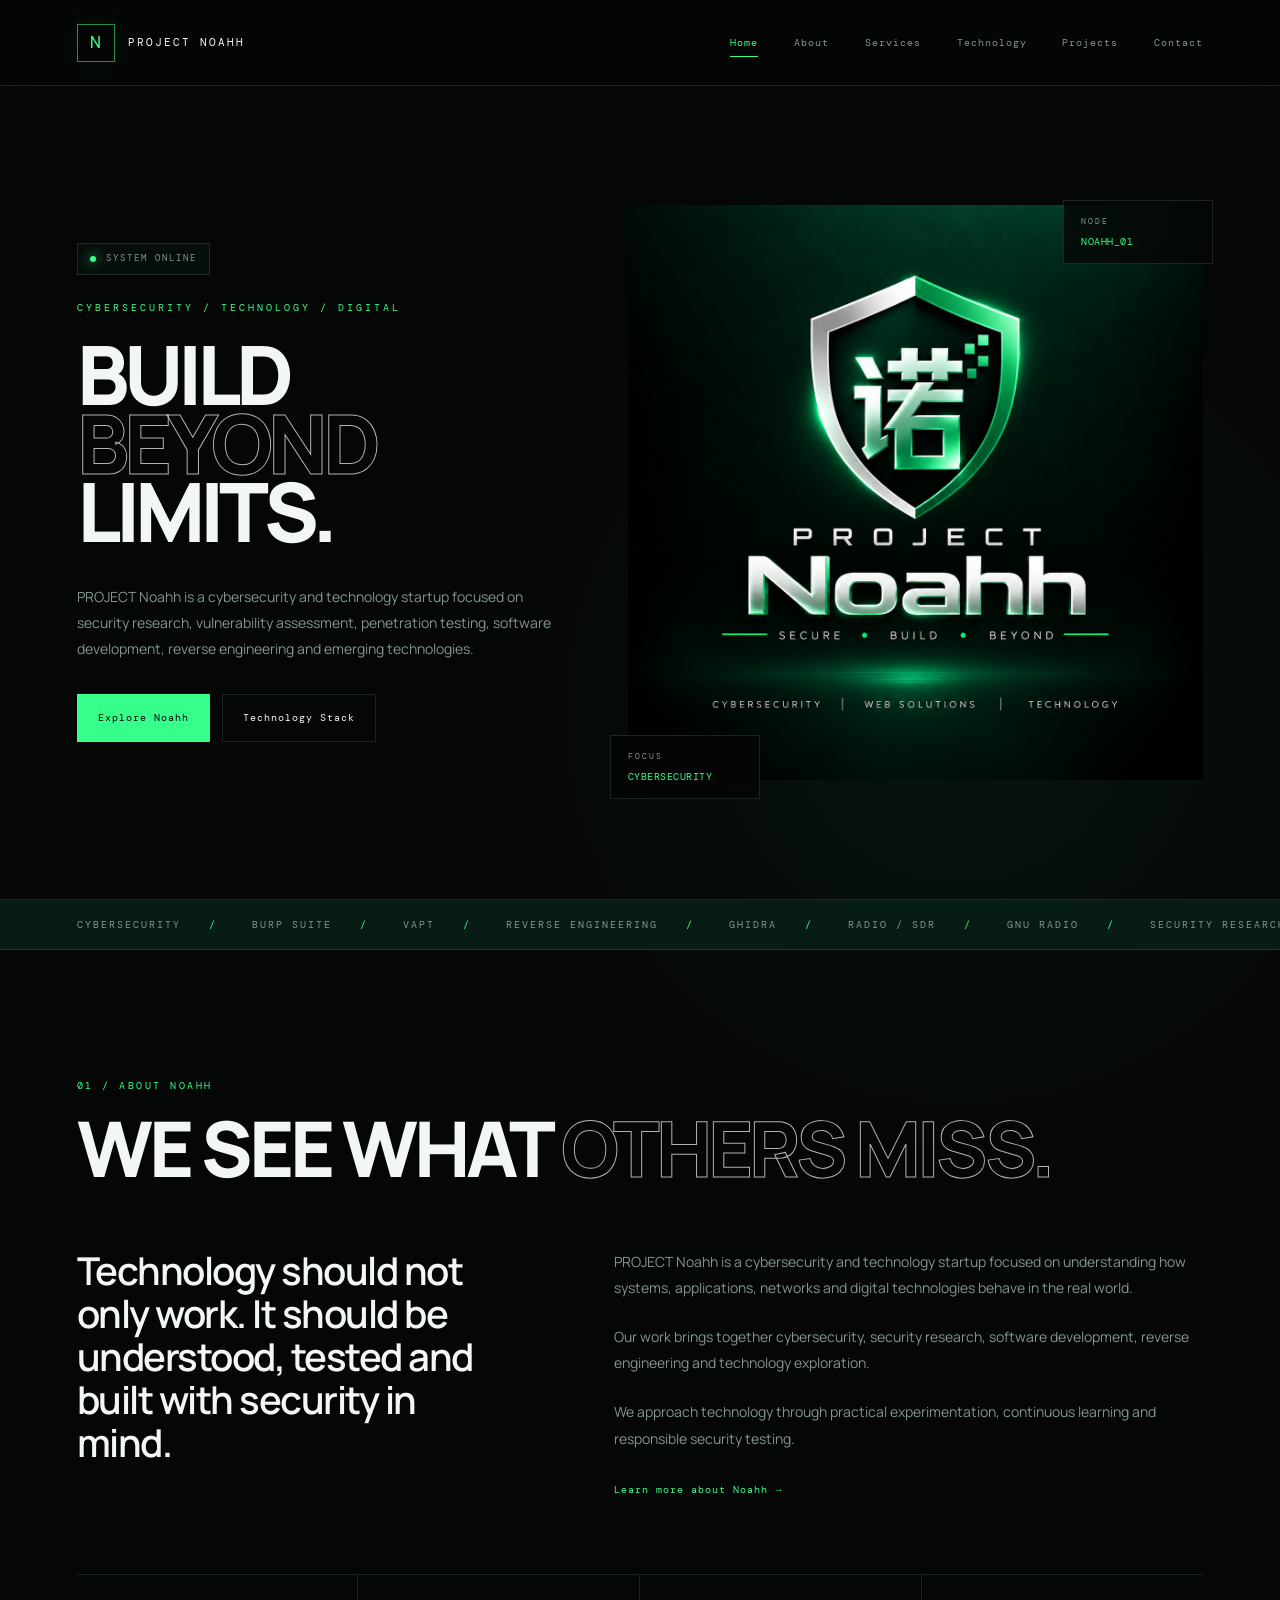
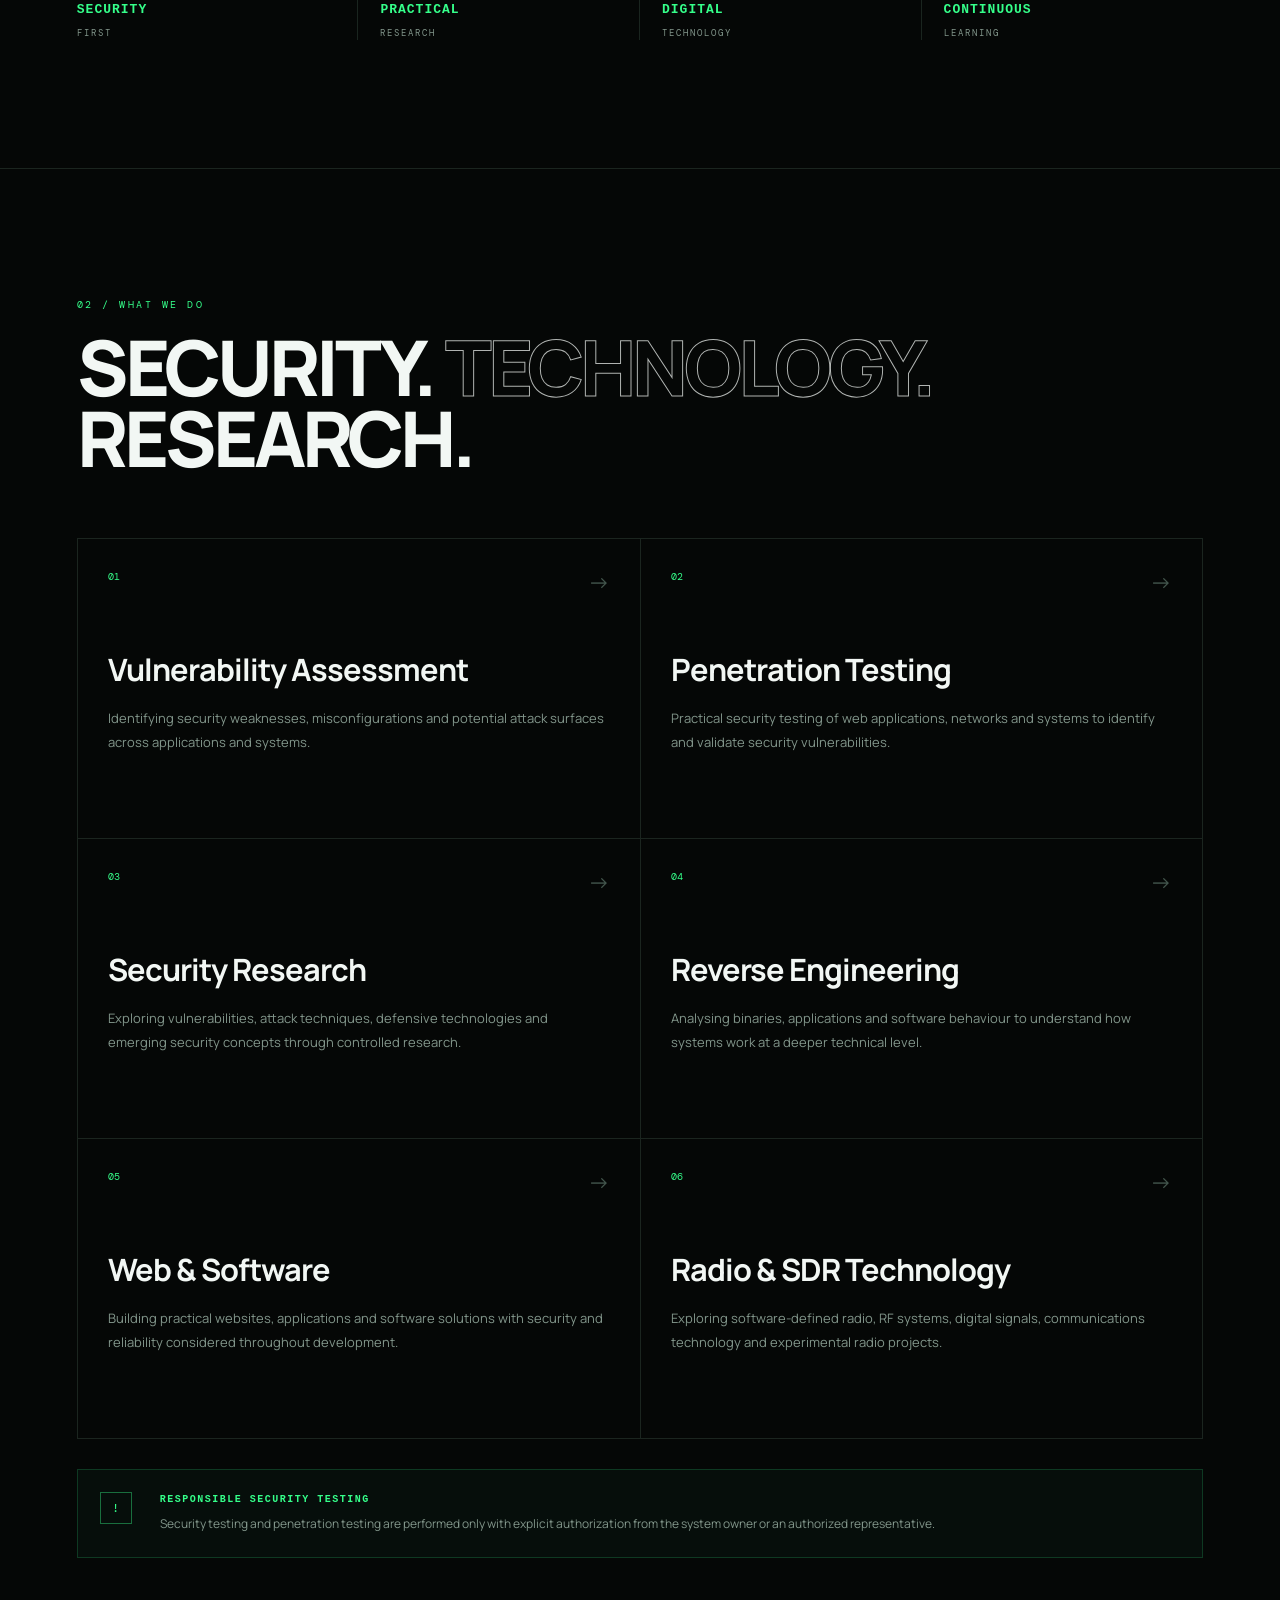
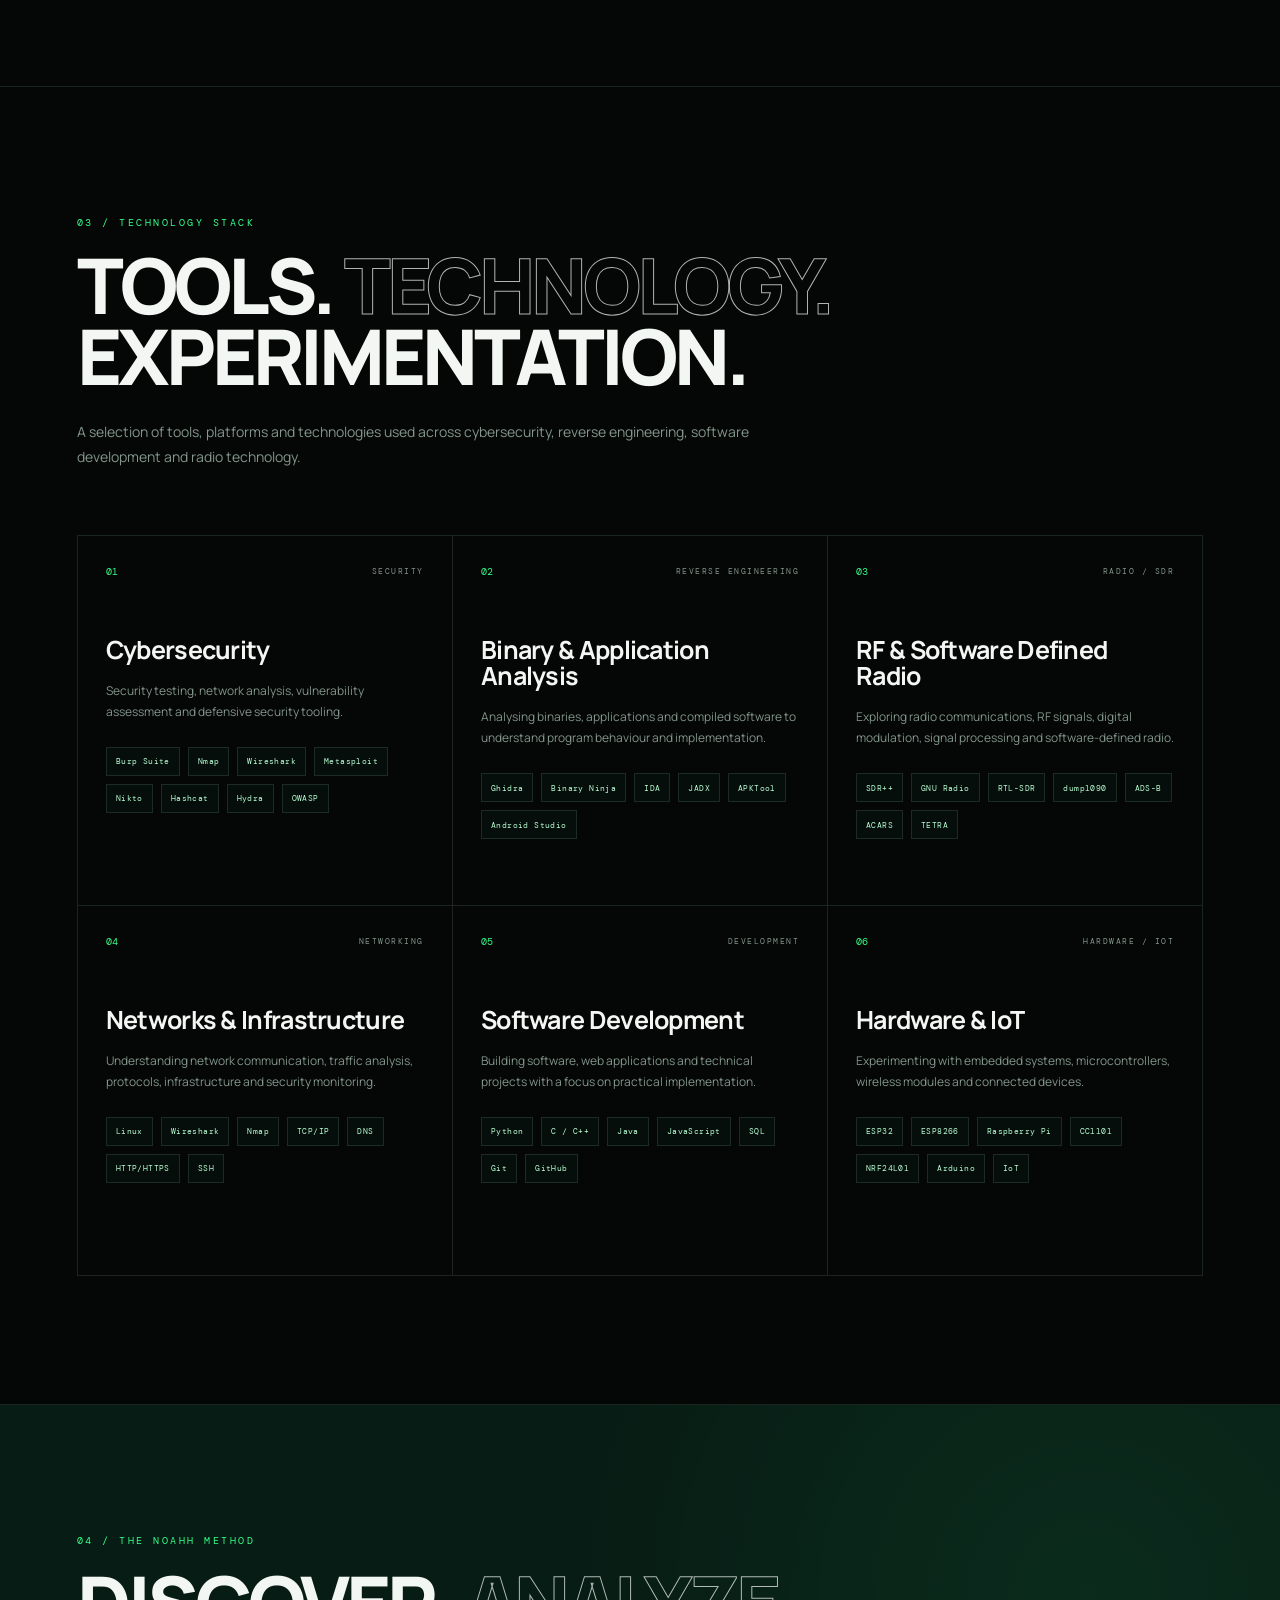
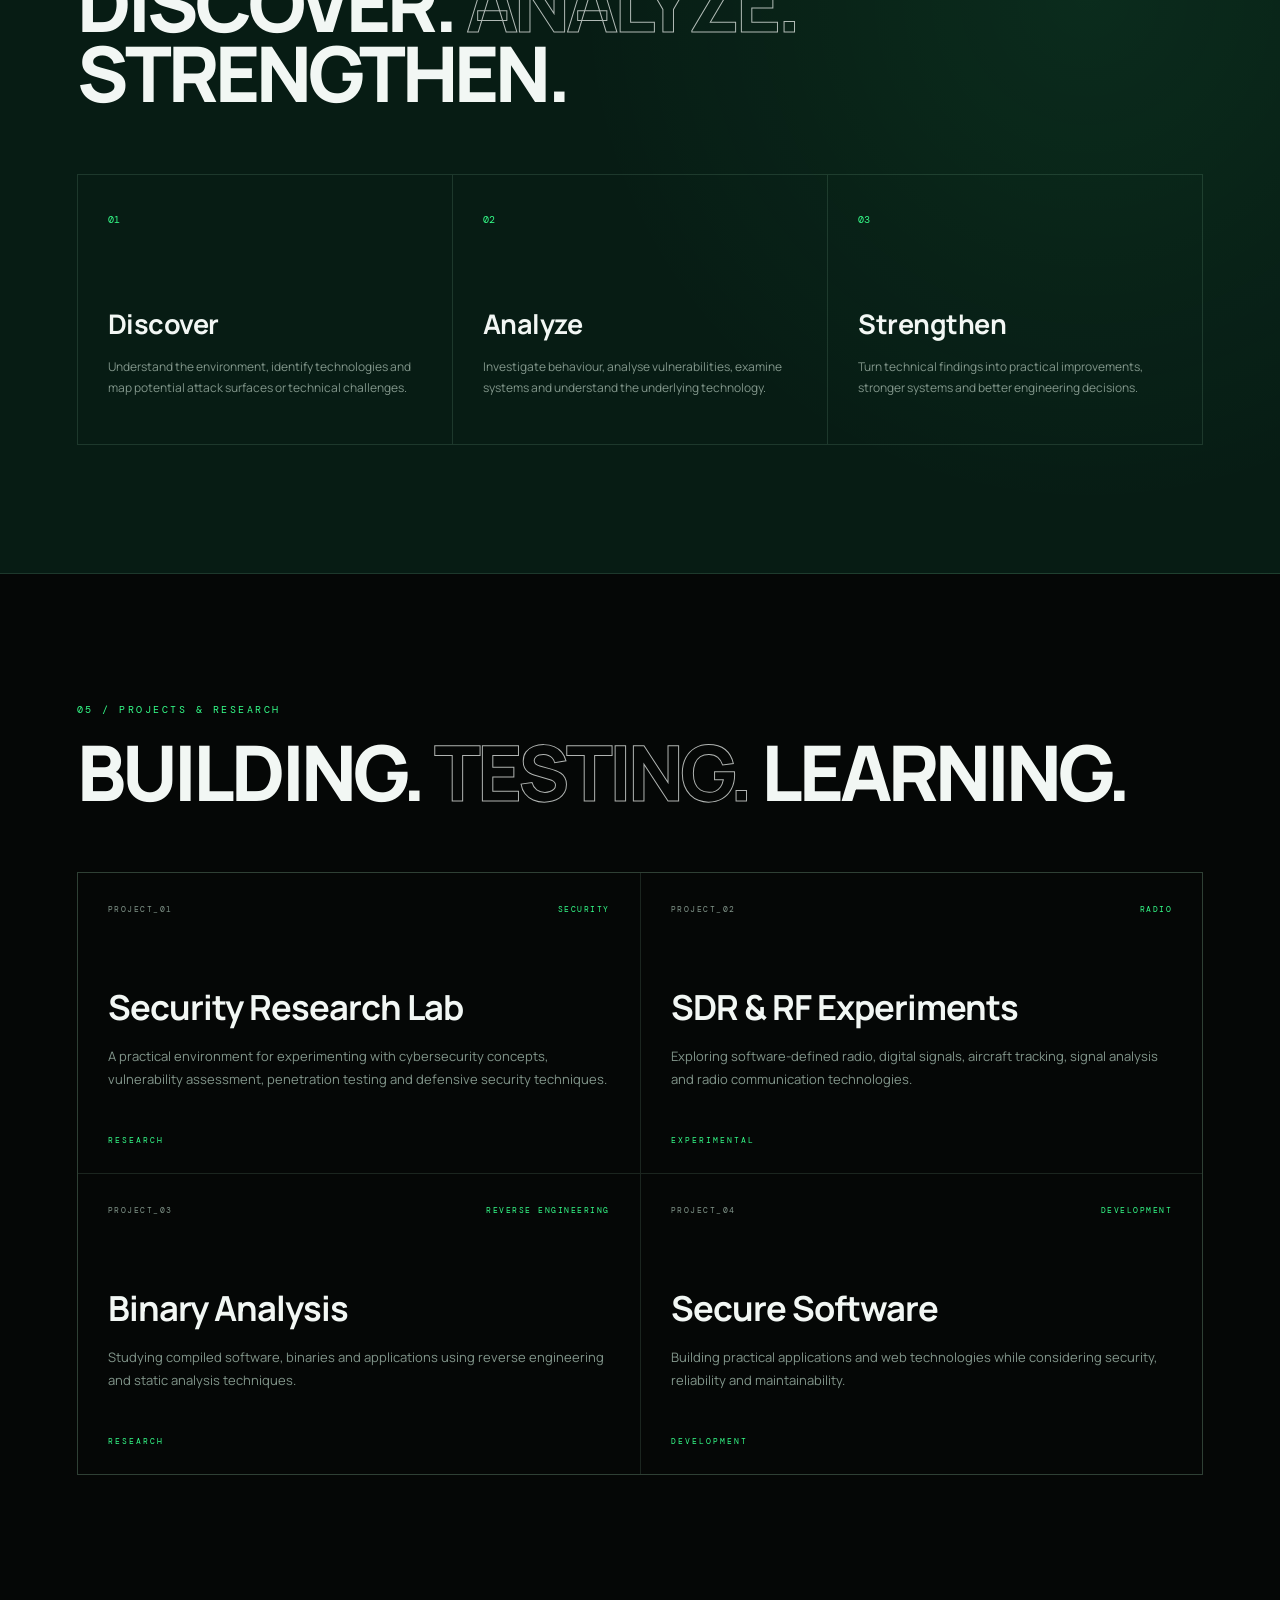
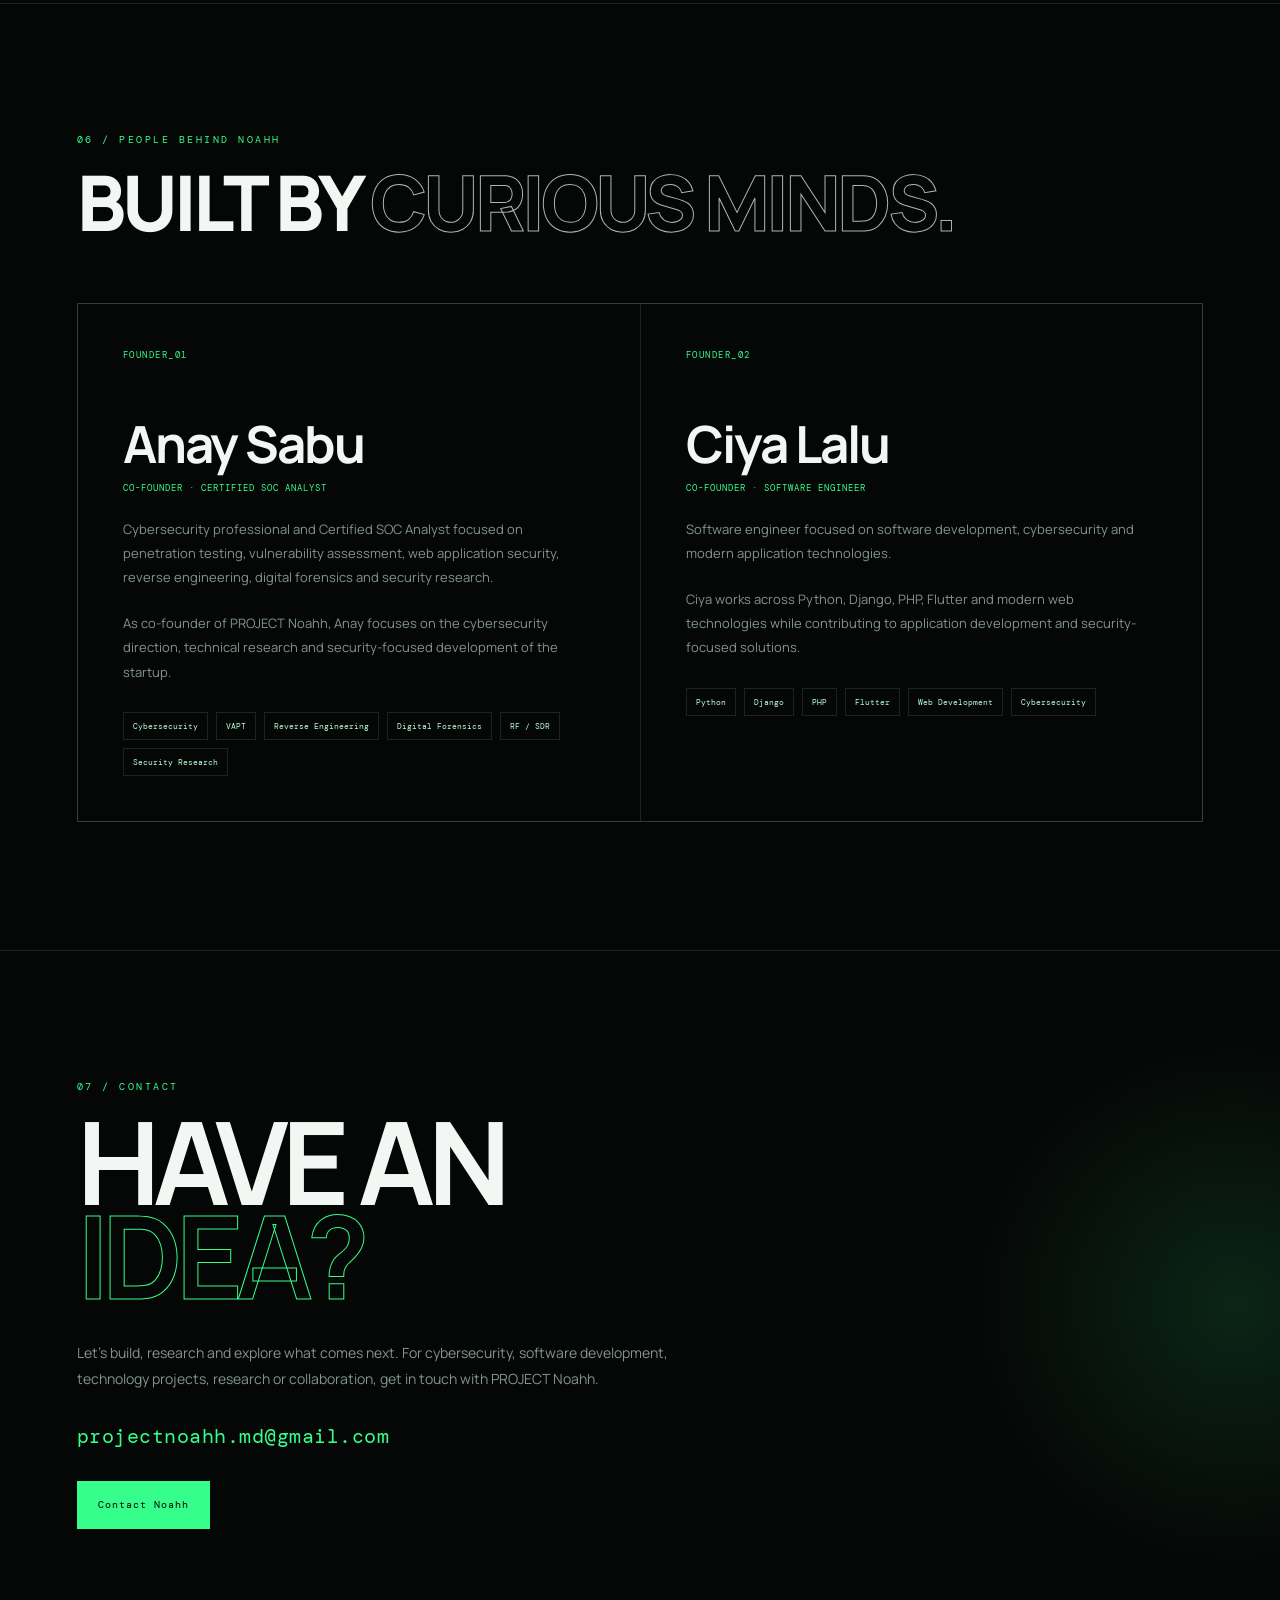
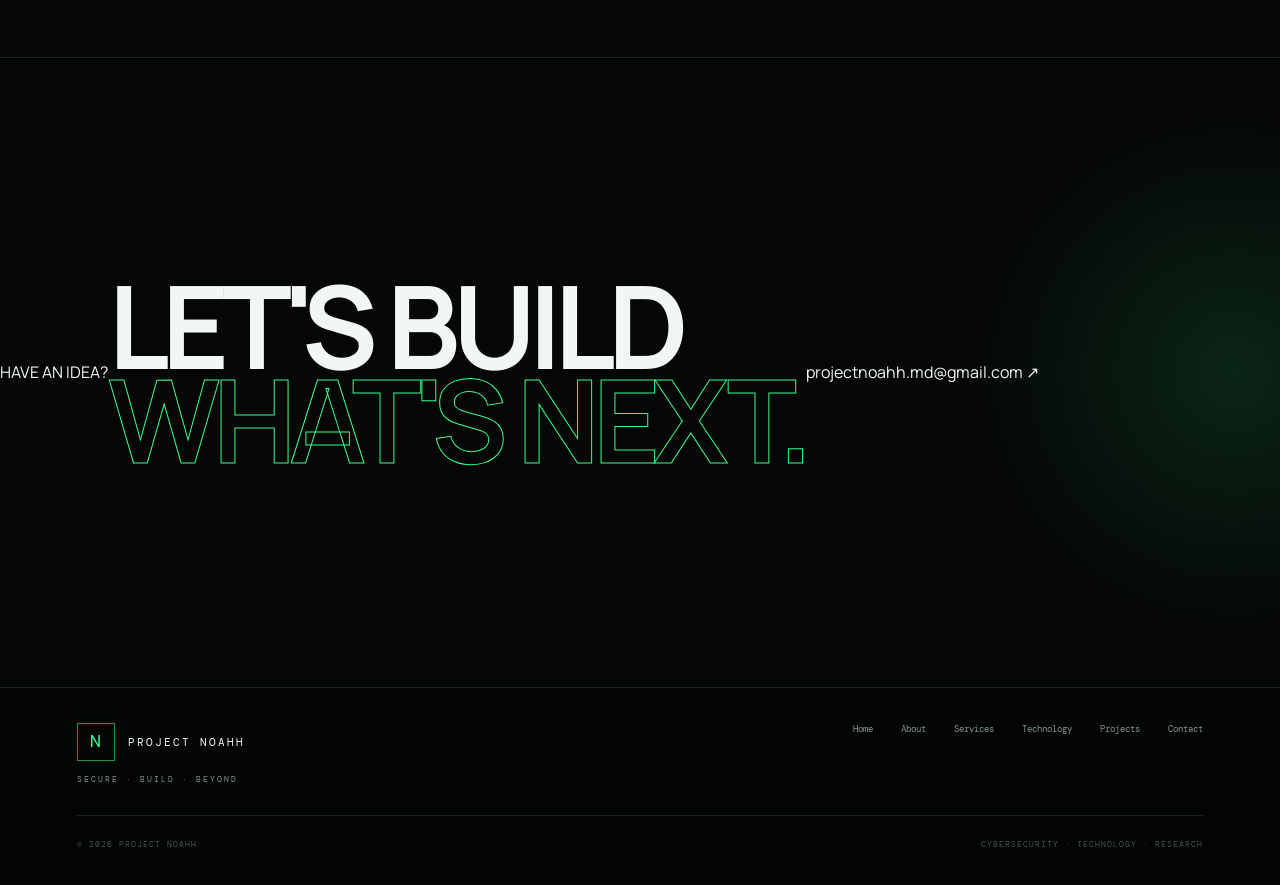
==== commit 47d3b562: "Merge branch 'main' of https://github.com/projectnoahh/projectnoahh.github.io" ====
--- a/index.html
+++ b/index.html
@@ -1256,6 +1256,45 @@
 
         </section>
 
+        <!-- ==========================================
+             CONTACT
+        =========================================== -->
+
+        <section
+            class="contact"
+            id="contact"
+        >
+
+            <div class="contact-glow"></div>
+
+
+            <p class="section-kicker">
+                HAVE AN IDEA?
+            </p>
+
+
+            <h2>
+
+                LET'S BUILD
+                <span>WHAT'S NEXT.</span>
+
+            </h2>
+
+
+            <a
+                href="mailto:projectnoahh.md@gmail.com"
+                class="contact-button"
+            >
+
+                projectnoahh.md@gmail.com
+
+                <span>
+                    ↗
+                </span>
+
+            </a>
+
+        </section>
     </main>
 
 
@@ -1336,4 +1375,4 @@
     <script src="./js/main.js"></script>
 
 </body>
-</html>+</html>
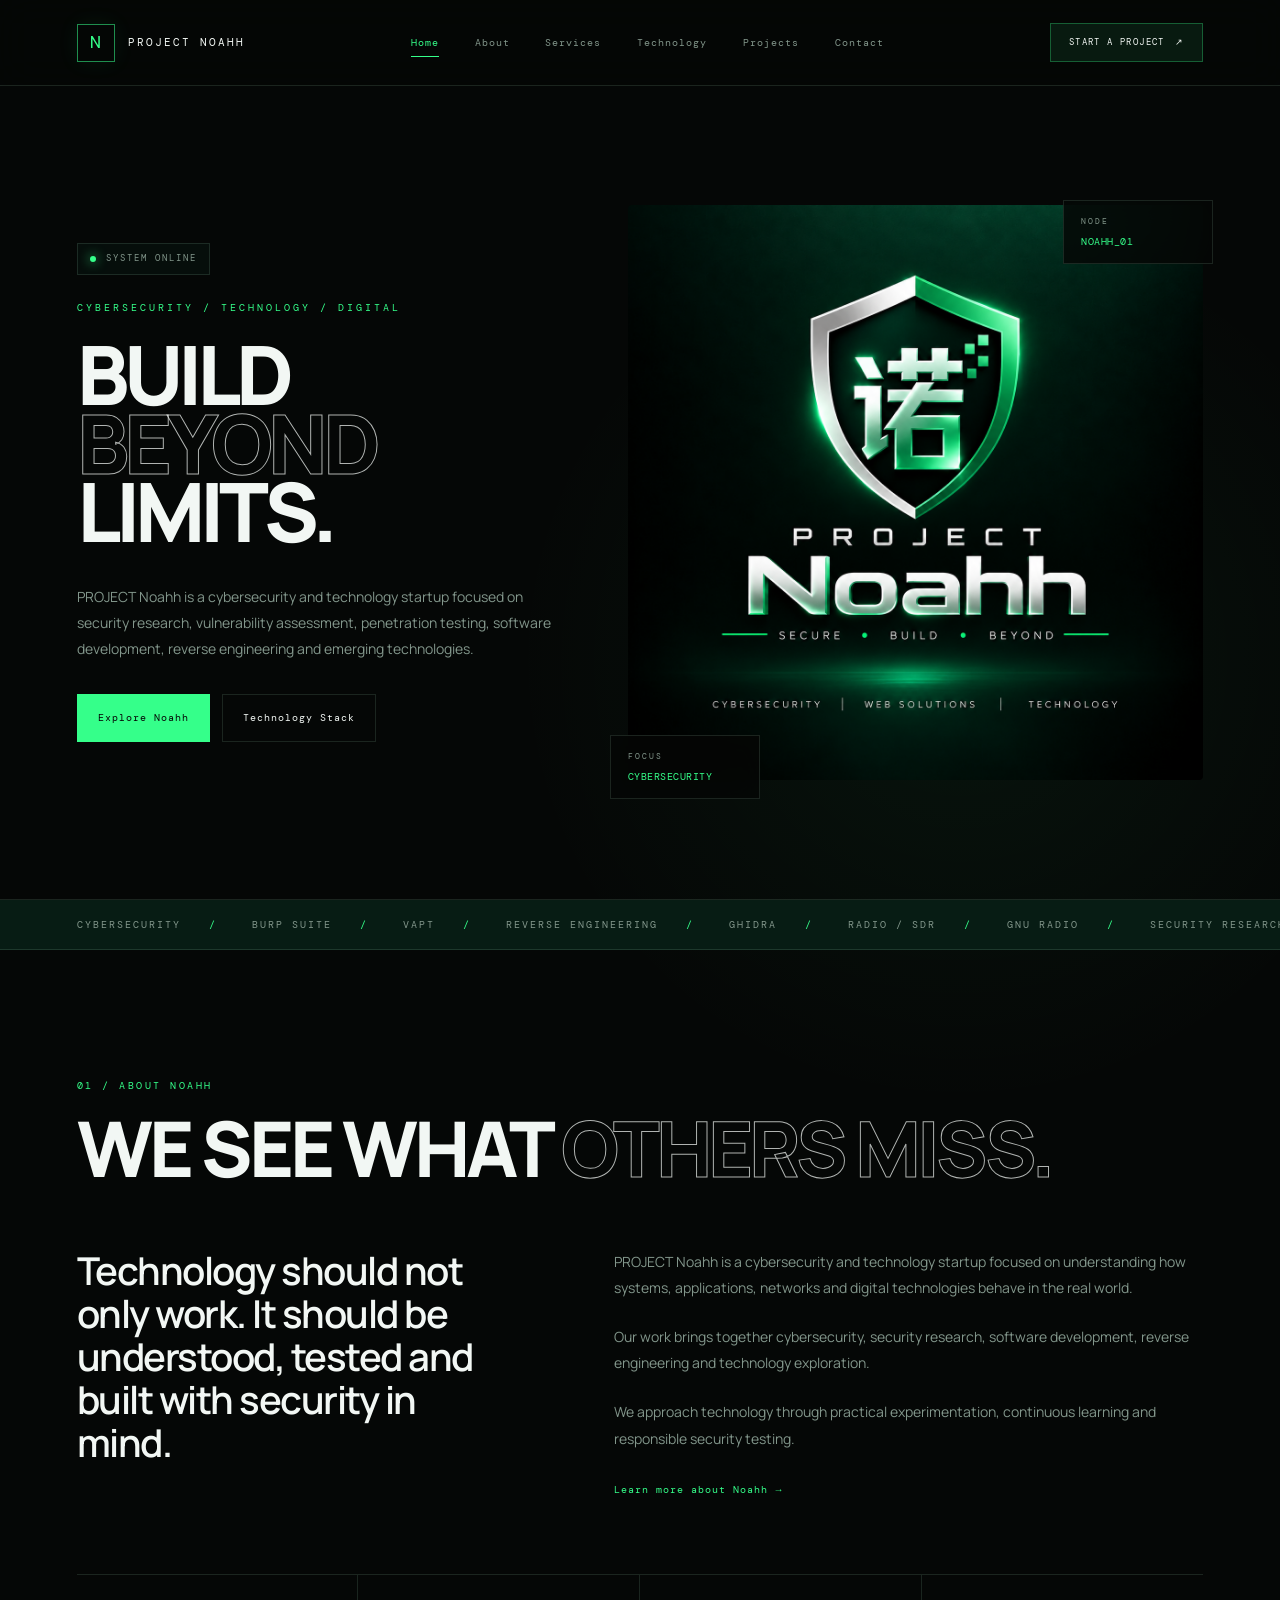
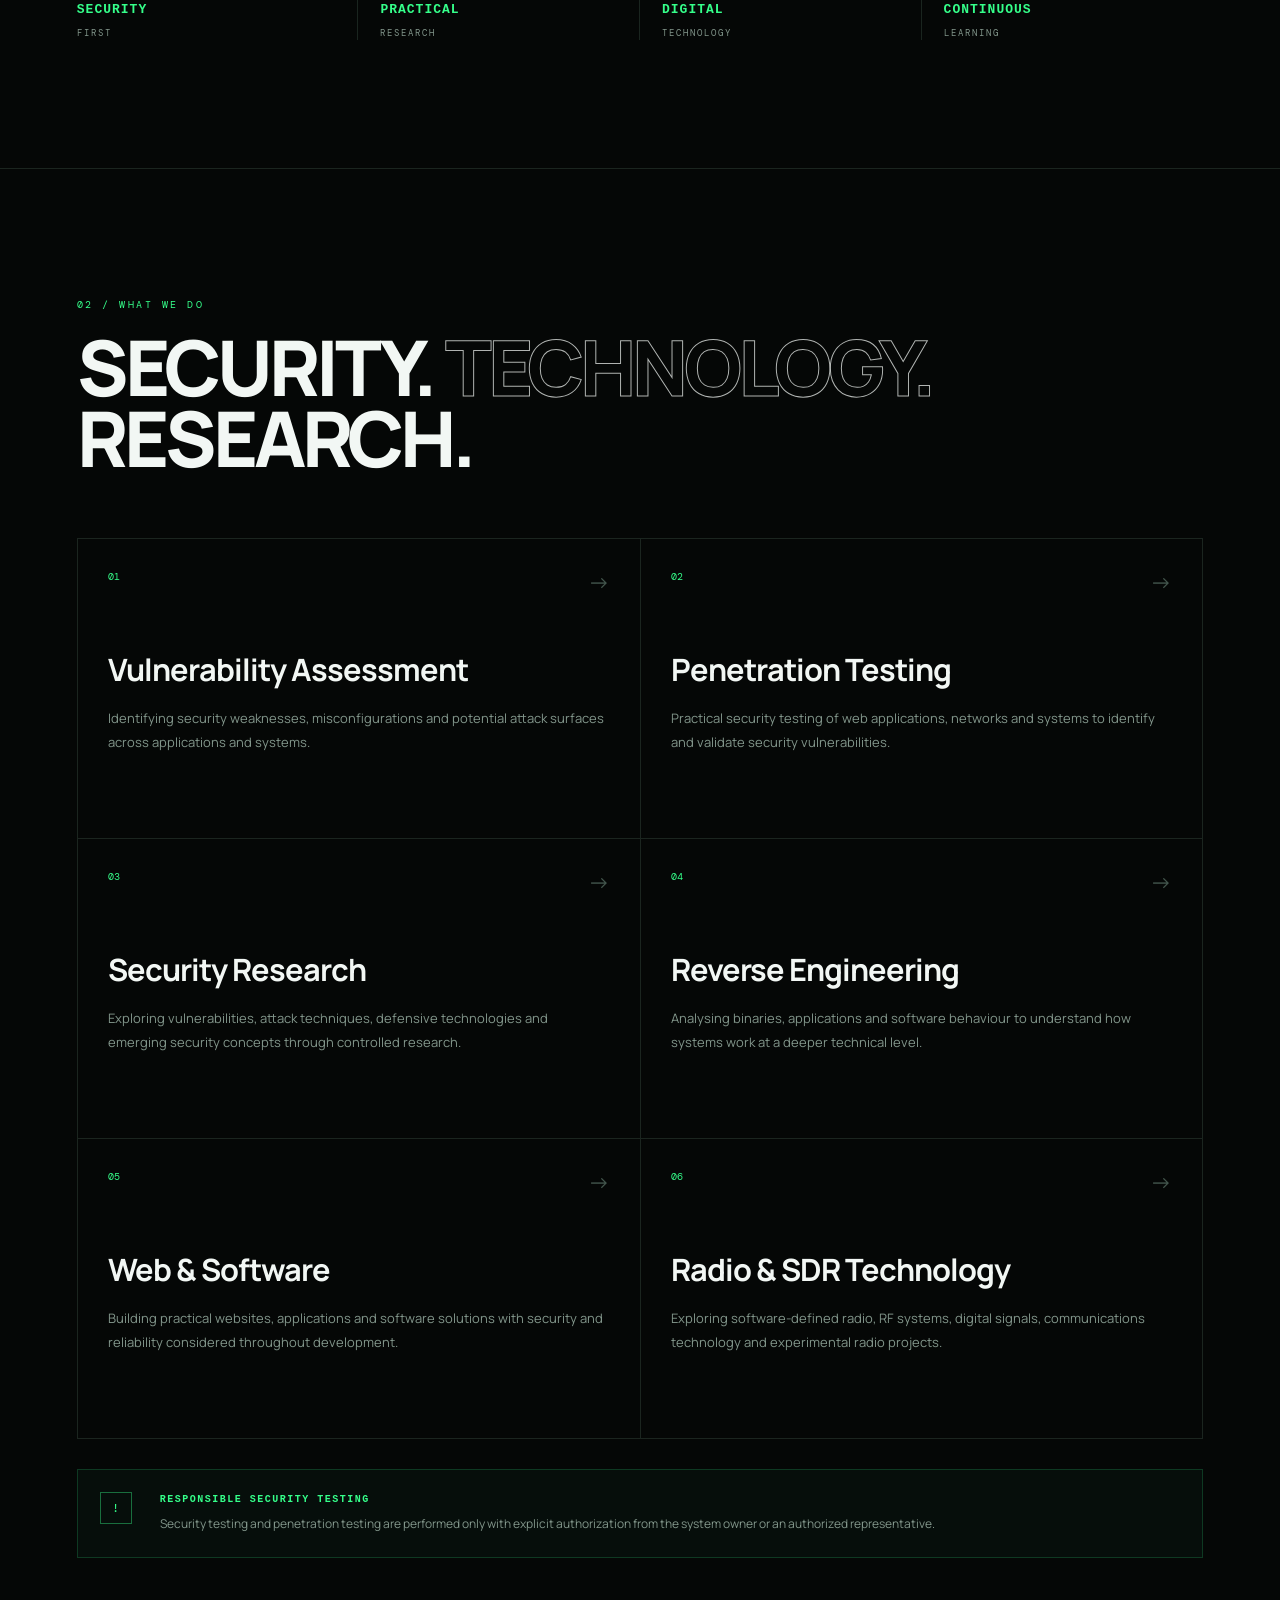
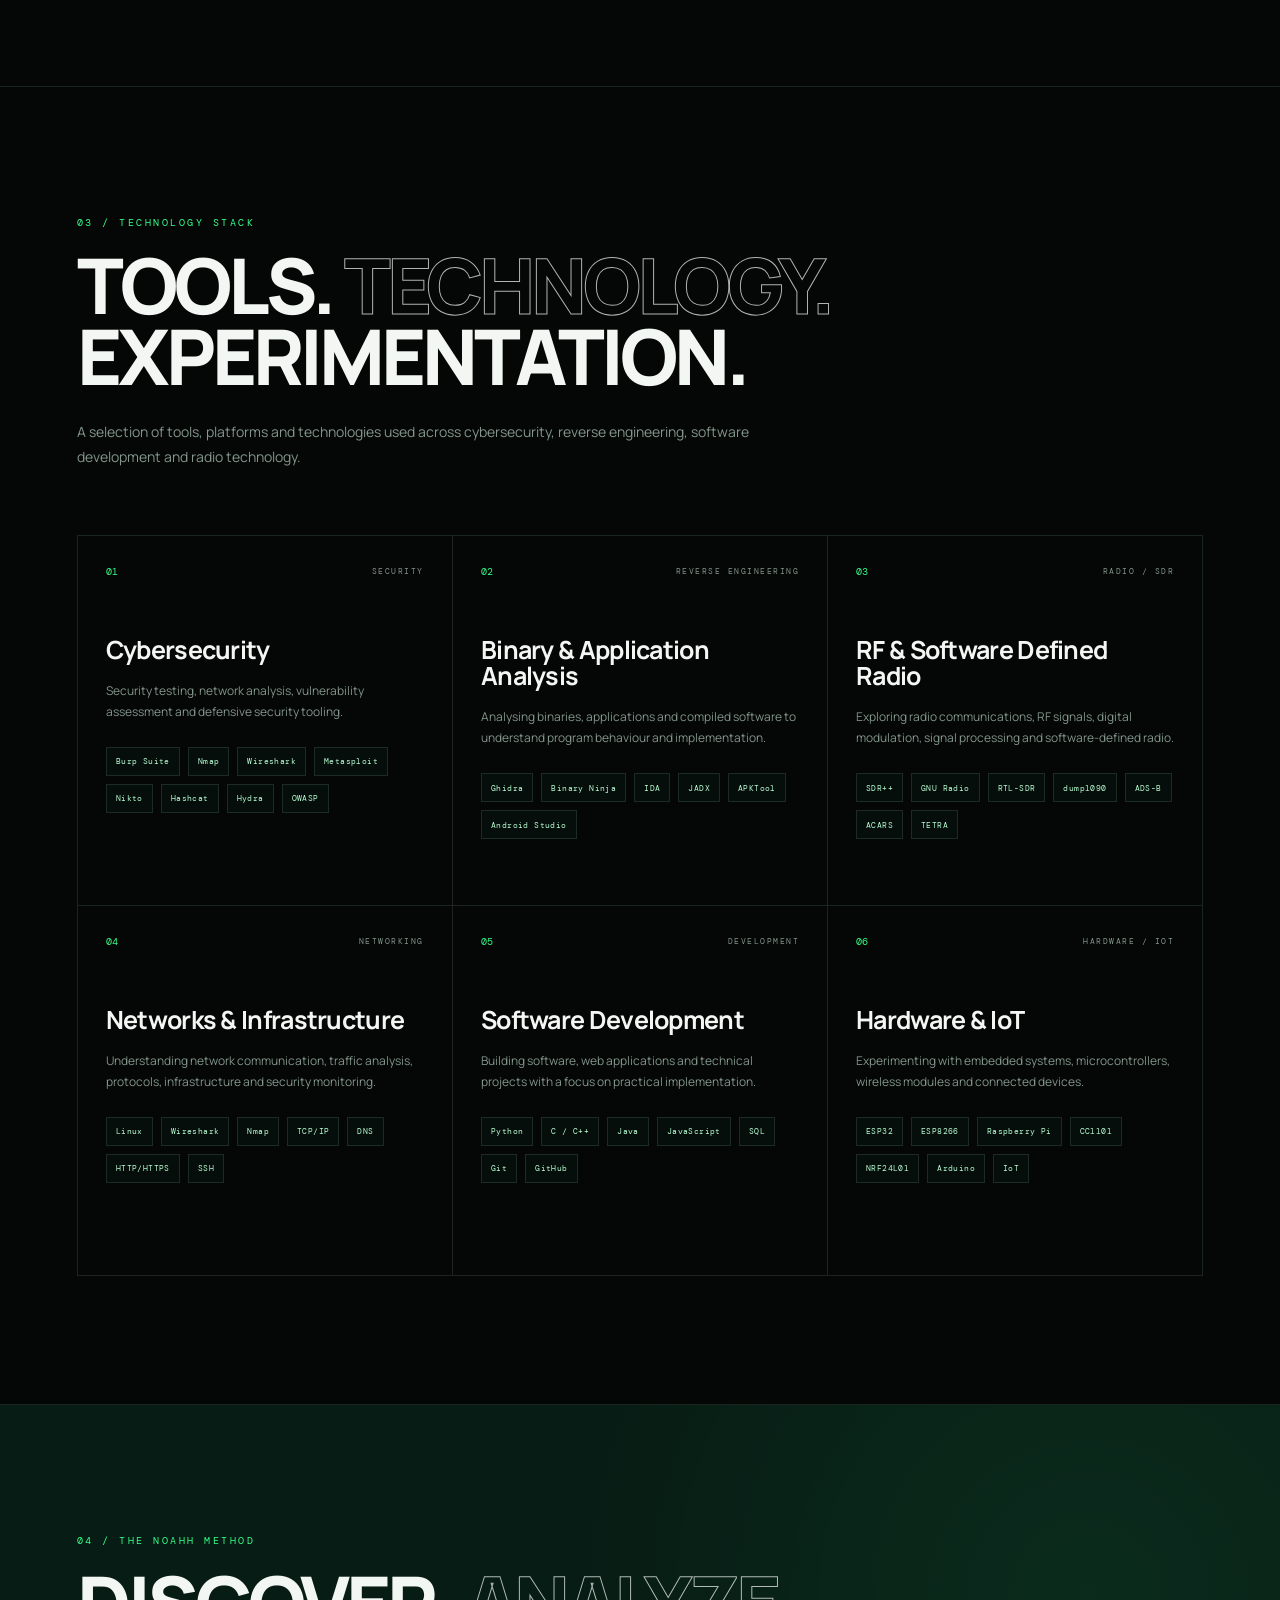
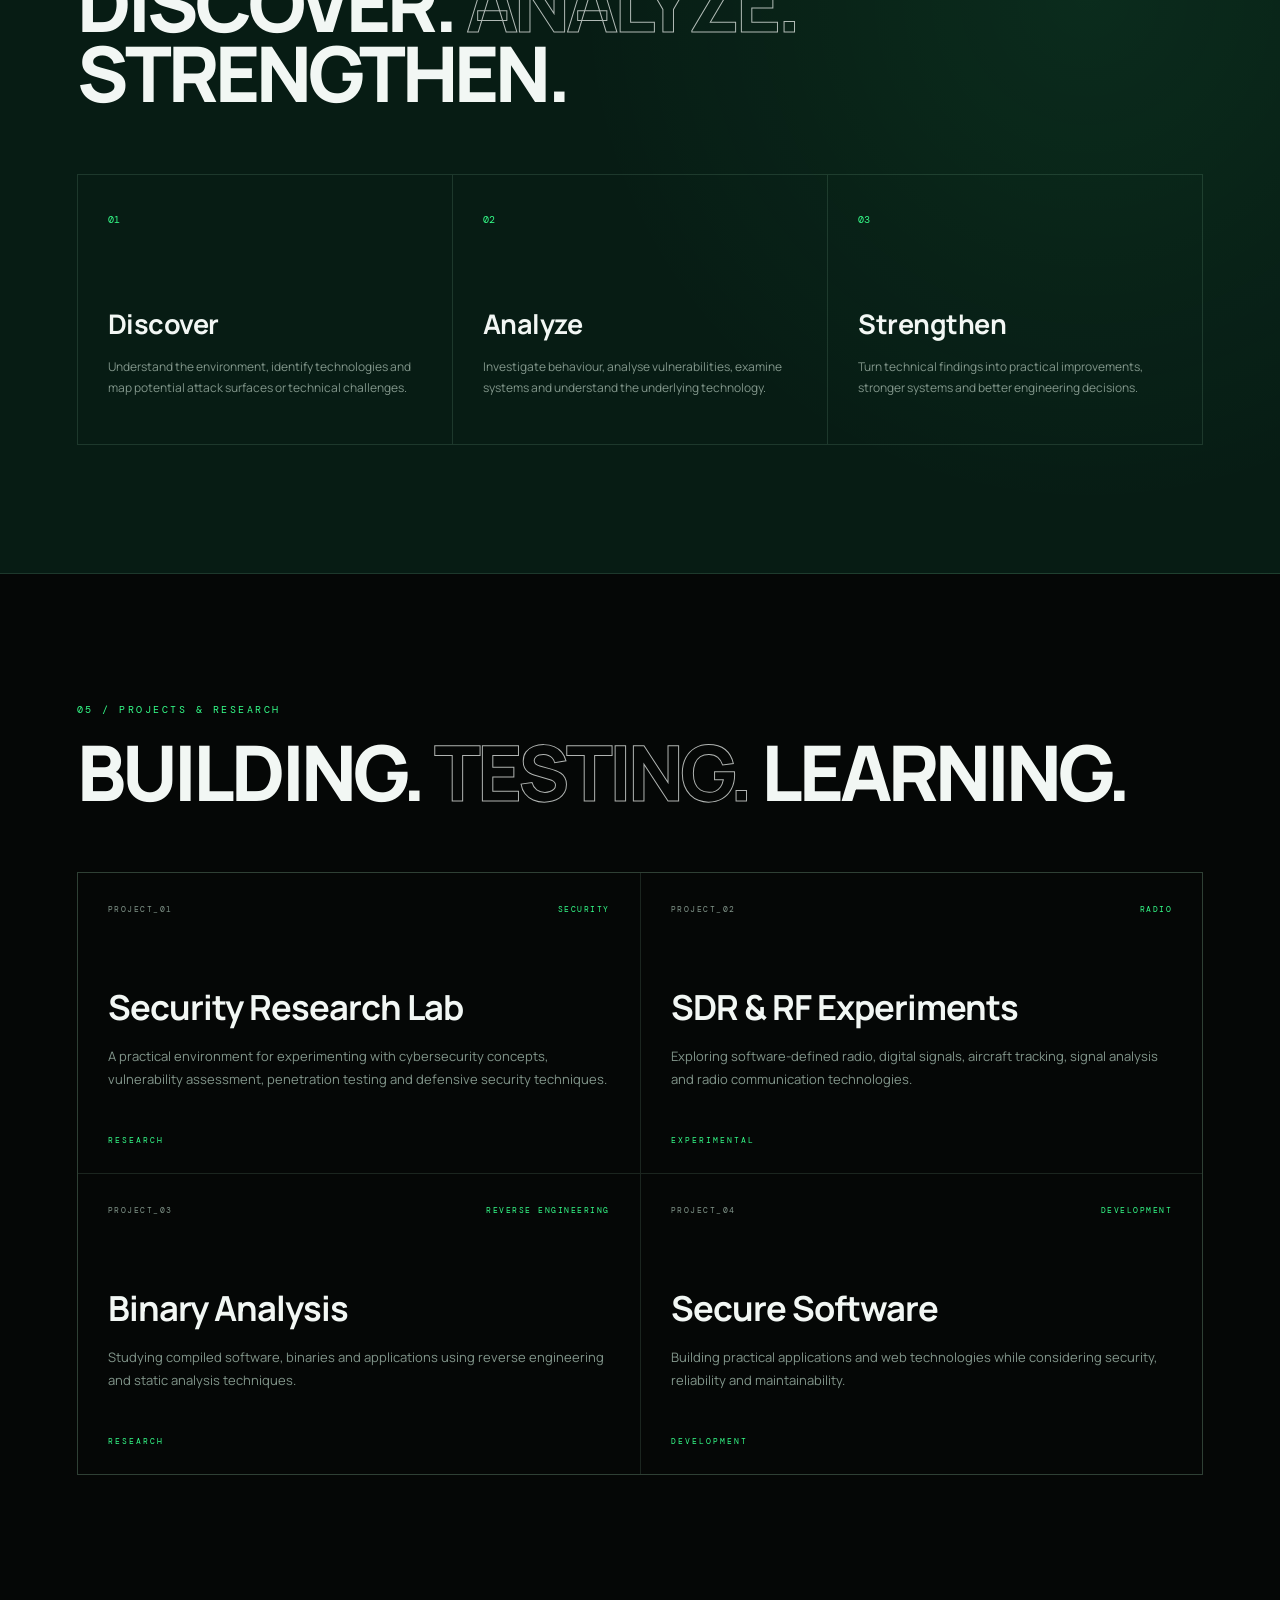
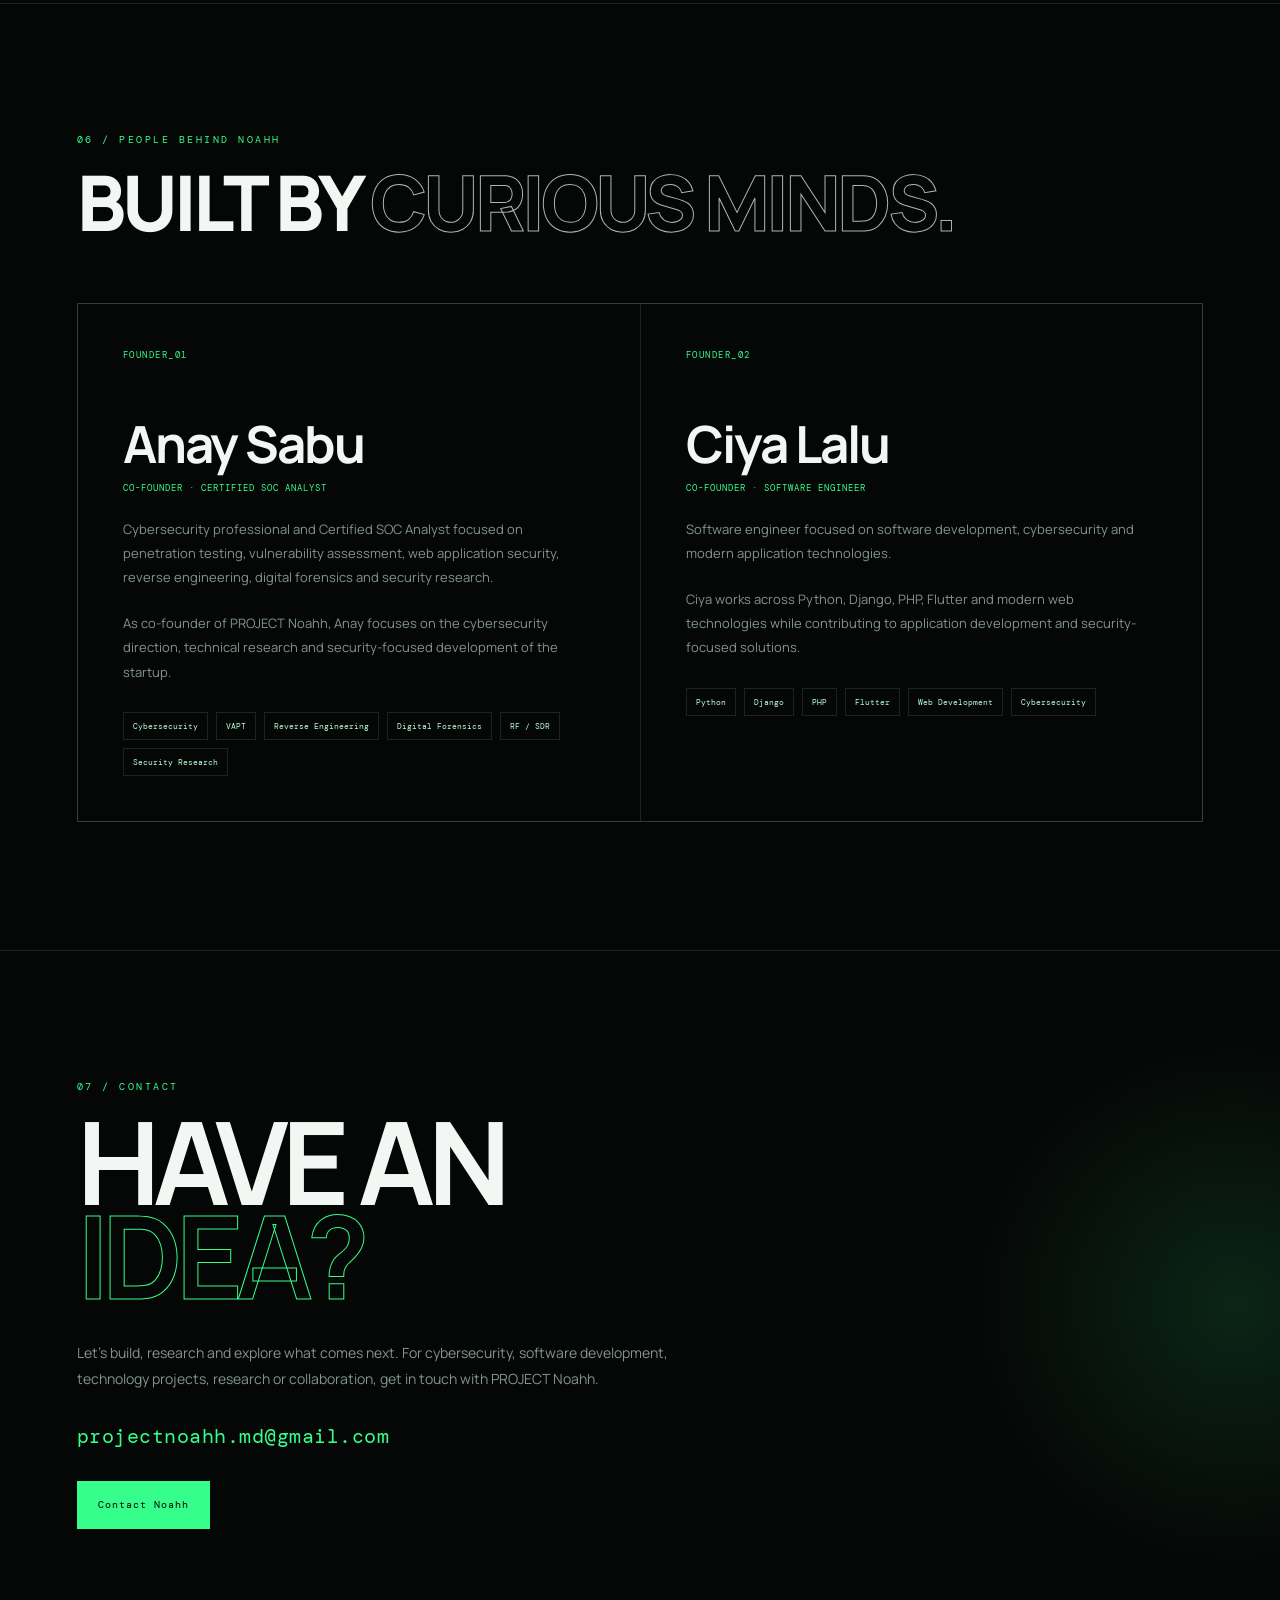
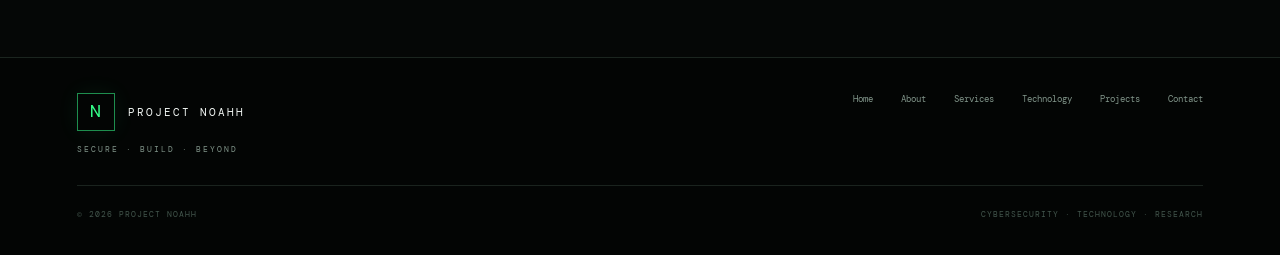
==== commit 1d96fc39: "new" ====
--- a/index.html
+++ b/index.html
@@ -25,20 +25,23 @@
 
 <body>
 
+    <div class="background-grid" aria-hidden="true"></div>
+    <div class="cursor-glow" aria-hidden="true"></div>
+
     <!-- =========================================================
          NAVIGATION
     ========================================================== -->
 
     <header class="site-header">
 
-        <nav class="navbar">
-
-            <a href="index.html" class="brand">
+        <nav class="navbar" aria-label="Main navigation">
+
+            <a href="index.html" class="brand" aria-label="PROJECT Noahh home">
                 <span class="brand-mark">N</span>
                 <span class="brand-name">PROJECT NOAHH</span>
             </a>
 
-            <div class="nav-links">
+            <div class="nav-links" id="site-nav">
 
                 <a href="index.html" class="active">
                     Home
@@ -65,6 +68,23 @@
                 </a>
 
             </div>
+
+            <a href="index.html#contact" class="nav-button">
+                Start a Project
+                <span>↗</span>
+            </a>
+
+            <button
+                class="mobile-menu"
+                type="button"
+                aria-label="Toggle navigation"
+                aria-expanded="false"
+                aria-controls="site-nav"
+            >
+                <span></span>
+                <span></span>
+                <span></span>
+            </button>
 
         </nav>
 
@@ -1256,45 +1276,6 @@
 
         </section>
 
-        <!-- ==========================================
-             CONTACT
-        =========================================== -->
-
-        <section
-            class="contact"
-            id="contact"
-        >
-
-            <div class="contact-glow"></div>
-
-
-            <p class="section-kicker">
-                HAVE AN IDEA?
-            </p>
-
-
-            <h2>
-
-                LET'S BUILD
-                <span>WHAT'S NEXT.</span>
-
-            </h2>
-
-
-            <a
-                href="mailto:projectnoahh.md@gmail.com"
-                class="contact-button"
-            >
-
-                projectnoahh.md@gmail.com
-
-                <span>
-                    ↗
-                </span>
-
-            </a>
-
-        </section>
     </main>
 
 
--- a/css/style.css
+++ b/css/style.css
@@ -66,6 +66,11 @@
     cursor: pointer;
 }
 
+:focus-visible {
+    outline: 2px solid var(--green);
+    outline-offset: 3px;
+}
+
 /* =========================================================
    SUBTLE BACKGROUND
 ========================================================= */
@@ -185,6 +190,71 @@
     width: 100%;
 }
 
+.nav-button {
+    display: inline-flex;
+    align-items: center;
+    gap: 10px;
+    padding: 12px 18px;
+    border: 1px solid var(--border-strong);
+    background: rgba(53,255,138,.08);
+    color: var(--white);
+    font-family: "DM Mono", monospace;
+    font-size: 9px;
+    letter-spacing: 1.4px;
+    text-transform: uppercase;
+    transition: transform .25s ease, border-color .25s ease, box-shadow .25s ease;
+}
+
+.nav-button:hover {
+    border-color: rgba(53,255,138,.55);
+    box-shadow: 0 0 22px rgba(53,255,138,.08);
+    transform: translateY(-1px);
+}
+
+.mobile-menu {
+    display: none;
+    align-items: center;
+    justify-content: center;
+    flex-direction: column;
+    gap: 5px;
+    width: 42px;
+    height: 42px;
+    border: 1px solid var(--border);
+    background: rgba(5,7,6,.35);
+    color: var(--white);
+}
+
+.mobile-menu span {
+    display: block;
+    width: 18px;
+    height: 1px;
+    background: var(--white);
+    transition: transform .25s ease, opacity .25s ease;
+}
+
+.mobile-menu[aria-expanded="true"] span:nth-child(1) {
+    transform: translateY(6px) rotate(45deg);
+}
+
+.mobile-menu[aria-expanded="true"] span:nth-child(2) {
+    opacity: 0;
+}
+
+.mobile-menu[aria-expanded="true"] span:nth-child(3) {
+    transform: translateY(-6px) rotate(-45deg);
+}
+
+.reveal {
+    opacity: 0;
+    transform: translateY(28px);
+    transition: opacity .7s ease, transform .7s ease;
+}
+
+.reveal.revealed {
+    opacity: 1;
+    transform: translateY(0);
+}
+
 /* =========================================================
    GENERIC
 ========================================================= */
@@ -1167,18 +1237,88 @@
    TABLET
 ========================================================= */
 
+@media (max-width: 1200px) {
+    .section {
+        padding-left: clamp(18px, 4vw, 42px);
+        padding-right: clamp(18px, 4vw, 42px);
+    }
+
+    .hero.section {
+        grid-template-columns: minmax(0, .9fr) minmax(0, 1.1fr);
+        gap: 36px;
+    }
+
+    .technology-grid {
+        grid-template-columns: repeat(2, minmax(0, 1fr));
+    }
+}
+
+@media (max-width: 1024px) {
+    .about-grid,
+    .founders-grid {
+        grid-template-columns: 1fr;
+    }
+
+    .stats-grid {
+        grid-template-columns: repeat(2, minmax(0, 1fr));
+    }
+
+    .service-card h3,
+    .technology-card h3,
+    .method-card h3,
+    .project-card h3,
+    .founder-card h3 {
+        letter-spacing: -0.04em;
+    }
+}
+
 @media (max-width: 900px) {
 
     :root {
         --nav-height: 76px;
     }
 
+    .navbar {
+        position: relative;
+        min-height: var(--nav-height);
+    }
+
+    .nav-button {
+        display: none;
+    }
+
+    .mobile-menu {
+        display: inline-flex;
+    }
+
     .nav-links {
+        position: absolute;
+        top: calc(100% + 1px);
+        left: 0;
+        right: 0;
         display: none;
-    }
-
-    .navbar {
-        min-height: var(--nav-height);
+        flex-direction: column;
+        align-items: flex-start;
+        gap: 18px;
+        padding: 20px 20px 24px;
+        border-bottom: 1px solid var(--border);
+        background: rgba(5,7,6,.97);
+        box-shadow: 0 25px 30px rgba(0,0,0,.14);
+    }
+
+    .nav-links.mobile-visible {
+        display: flex;
+    }
+
+    .nav-links a {
+        width: 100%;
+        padding: 6px 0;
+        font-size: 11px;
+        letter-spacing: 1.5px;
+    }
+
+    .nav-links a::after {
+        bottom: 0;
     }
 
     .hero.section {
@@ -1254,6 +1394,29 @@
    MOBILE
 ========================================================= */
 
+@media (max-width: 768px) {
+    .services-grid,
+    .projects-grid,
+    .technology-grid,
+    .method-grid,
+    .founders-grid {
+        grid-template-columns: 1fr;
+    }
+
+    .hero-visual {
+        min-height: 420px;
+    }
+
+    .floating-card {
+        display: none;
+    }
+
+    .contact h2 {
+        font-size: clamp(44px, 14vw, 86px);
+        letter-spacing: -0.07em;
+    }
+}
+
 @media (max-width: 700px) {
 
     .section,
@@ -1318,10 +1481,6 @@
         max-height: 430px;
     }
 
-    .floating-card {
-        display: none;
-    }
-
     .section-heading {
         margin-bottom: 45px;
     }
@@ -1449,6 +1608,107 @@
 /* =========================================================
    SMALL MOBILE
 ========================================================= */
+
+@media (max-width: 600px) {
+    .hero h1 {
+        font-size: clamp(42px, 15vw, 72px);
+        letter-spacing: -0.06em;
+    }
+
+    .hero-description,
+    .about-content p,
+    .service-card p,
+    .technology-card > p,
+    .project-card p,
+    .founder-card > p:not(.founder-role),
+    .contact-text {
+        font-size: 13px;
+    }
+
+    .stats-grid {
+        grid-template-columns: 1fr 1fr;
+    }
+
+    .footer-top,
+    .footer-bottom {
+        flex-direction: column;
+        align-items: flex-start;
+    }
+}
+
+@media (max-width: 480px) {
+    .navbar {
+        padding-left: 16px;
+        padding-right: 16px;
+    }
+
+    .hero.section {
+        padding-top: 52px;
+        padding-bottom: 52px;
+    }
+
+    .hero-visual {
+        min-height: 300px;
+    }
+
+    .hero-image-wrapper {
+        width: 100%;
+        max-height: 360px;
+    }
+
+    .hero-image {
+        max-height: 360px;
+    }
+
+    .hero-actions {
+        width: 100%;
+    }
+
+    .hero-actions .btn {
+        width: 100%;
+    }
+
+    .stats-grid {
+        grid-template-columns: 1fr;
+    }
+
+    .footer-links {
+        display: grid;
+        grid-template-columns: repeat(2, minmax(0, 1fr));
+        width: 100%;
+        gap: 12px 18px;
+    }
+}
+
+@media (max-width: 360px) {
+    .brand-name {
+        font-size: 8px;
+        letter-spacing: 1.4px;
+    }
+
+    .hero h1 {
+        font-size: 38px;
+    }
+
+    .section-heading h2,
+    .contact h2 {
+        letter-spacing: -0.05em;
+    }
+
+    .service-card,
+    .technology-card,
+    .method-card,
+    .project-card,
+    .founder-card {
+        padding-left: 18px;
+        padding-right: 18px;
+    }
+
+    .mobile-menu {
+        width: 40px;
+        height: 40px;
+    }
+}
 
 @media (max-width: 420px) {
 
@@ -1642,12 +1902,9 @@
     .hero.section {
         min-height: auto;
         max-height: none;
-
         grid-template-columns: 1fr;
-
         padding-top: 70px;
         padding-bottom: 70px;
-
         text-align: center;
     }
 
@@ -1720,4 +1977,9 @@
         animation-iteration-count: 1 !important;
         transition-duration: .01ms !important;
     }
-}
+
+    .reveal {
+        opacity: 1;
+        transform: none;
+    }
+}
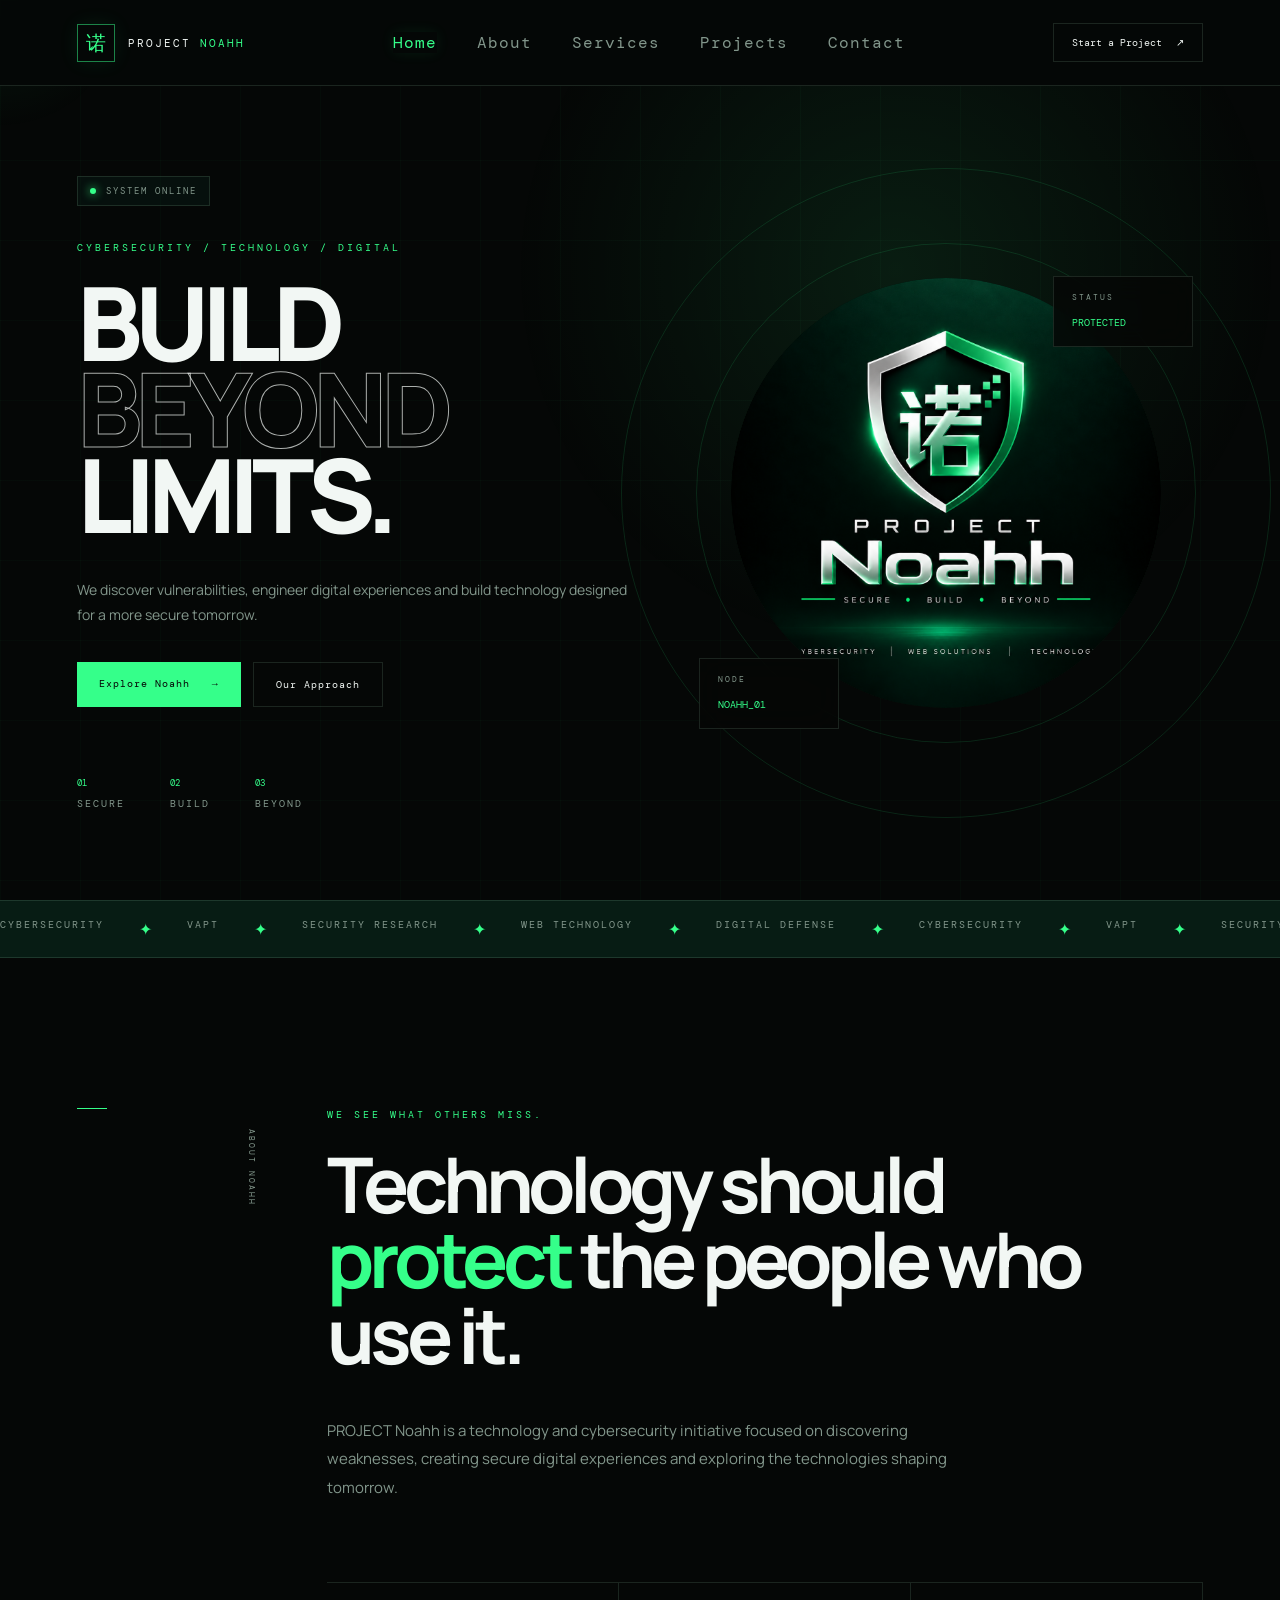
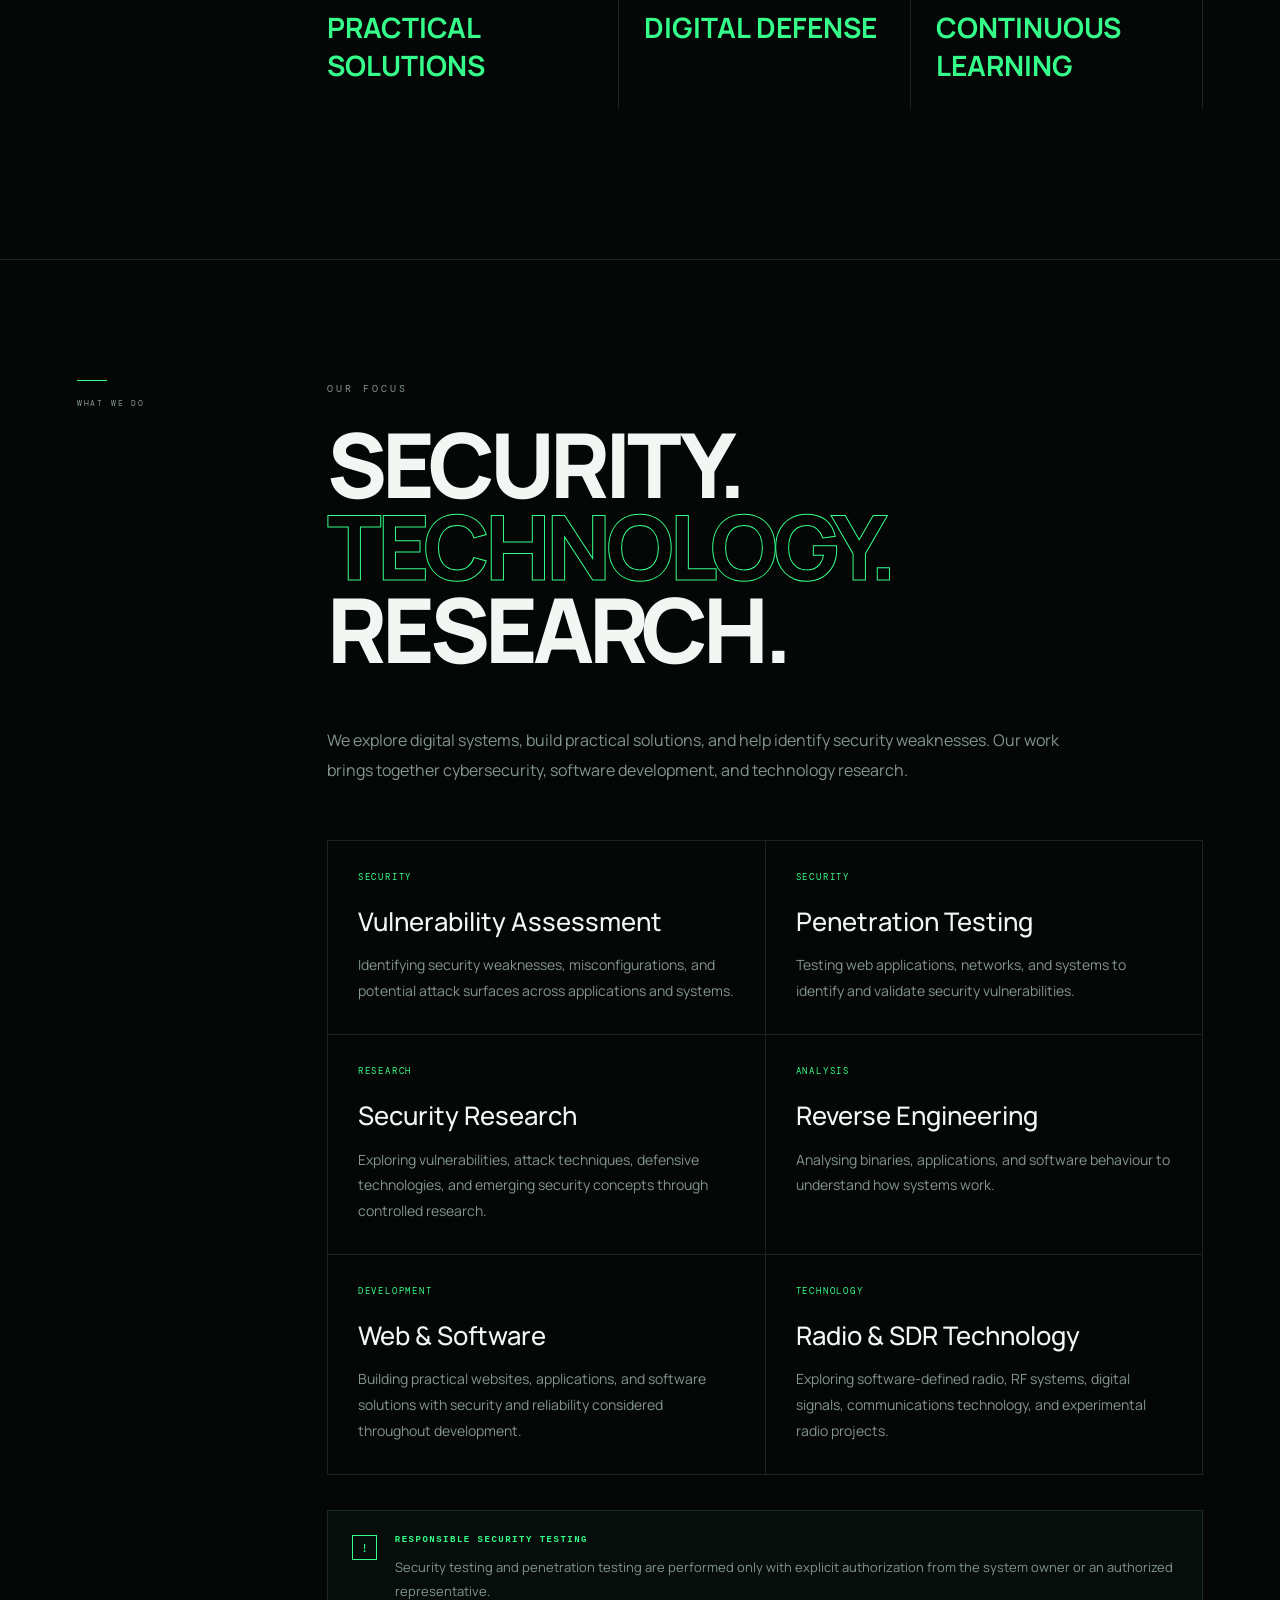
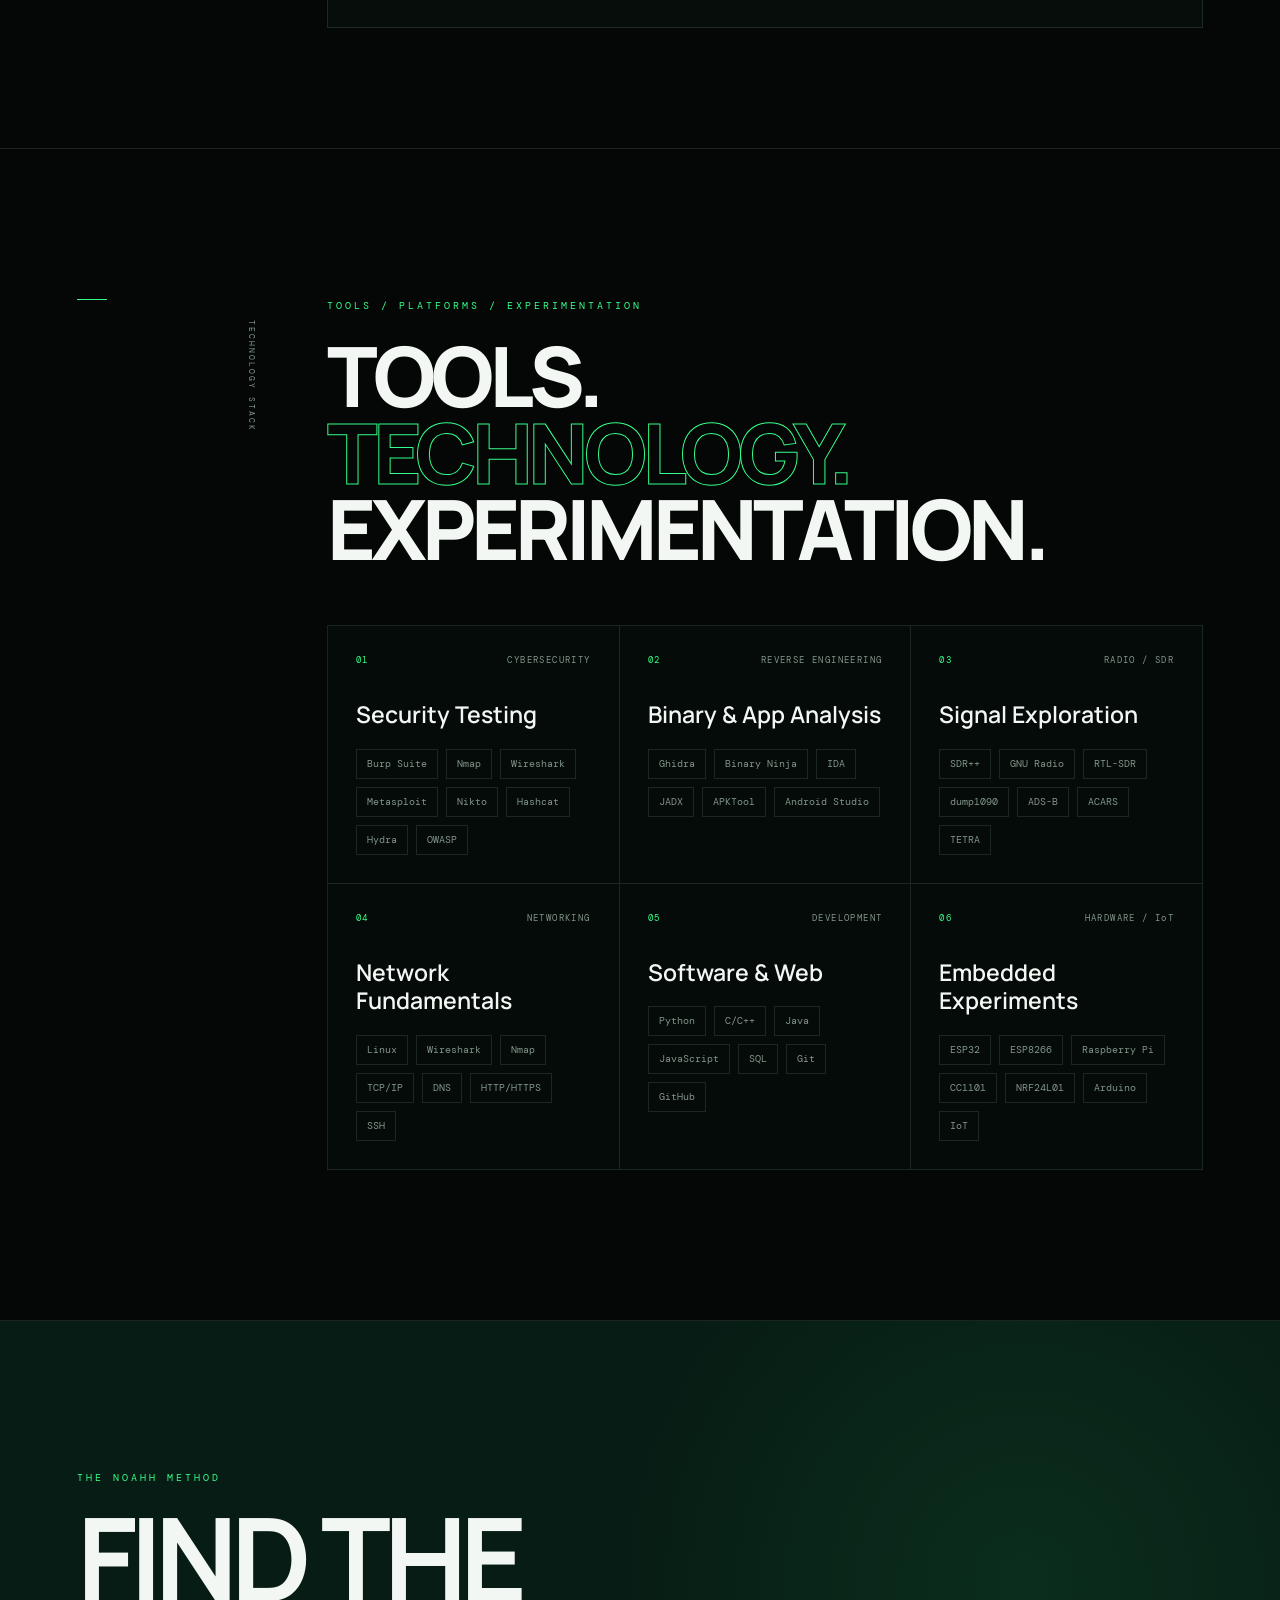
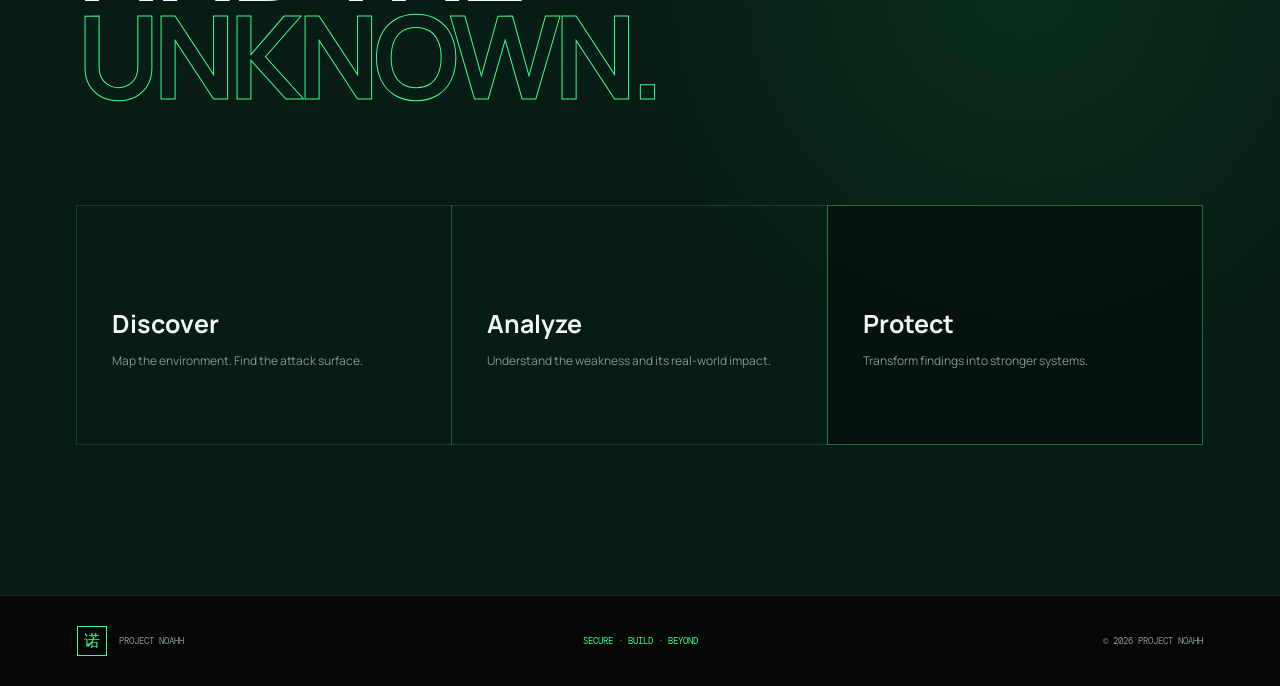
==== commit 9ce38b7d: "Update website navbar and styling" ====
--- a/index.html
+++ b/index.html
@@ -1,171 +1,232 @@
 <!DOCTYPE html>
 <html lang="en">
 <head>
+
     <meta charset="UTF-8">
 
-    <meta name="viewport" content="width=device-width, initial-scale=1.0">
+    <meta
+        name="viewport"
+        content="width=device-width, initial-scale=1.0"
+    >
+
+    <title>PROJECT Noahh — Secure. Build. Beyond.</title>
 
     <meta
         name="description"
-        content="PROJECT Noahh — Cybersecurity, technology, security research, software development, reverse engineering and radio technology."
+        content="PROJECT Noahh — Cybersecurity, web solutions and technology."
     >
 
-    <meta
-        name="keywords"
-        content="PROJECT Noahh, cybersecurity, penetration testing, VAPT, Burp Suite, Ghidra, reverse engineering, SDR, radio technology, GNU Radio, software development"
-    >
-
-    <meta name="author" content="PROJECT Noahh">
-
-    <title>PROJECT Noahh — Secure. Build. Beyond.</title>
-
-    <!-- Main Stylesheet -->
-    <link rel="stylesheet" href="./css/style.css">
+    <link rel="stylesheet" href="css/style.css">
+
 </head>
 
 <body>
 
-    <div class="background-grid" aria-hidden="true"></div>
-    <div class="cursor-glow" aria-hidden="true"></div>
-
-    <!-- =========================================================
+    <!-- ==========================================
+         CURSOR GLOW
+    =========================================== -->
+
+    <div class="cursor-glow"></div>
+
+
+    <!-- ==========================================
+         BACKGROUND GRID
+    =========================================== -->
+
+    <div class="background-grid"></div>
+
+
+    <!-- ==========================================
          NAVIGATION
-    ========================================================== -->
-
-    <header class="site-header">
-
-        <nav class="navbar" aria-label="Main navigation">
-
-            <a href="index.html" class="brand" aria-label="PROJECT Noahh home">
-                <span class="brand-mark">N</span>
-                <span class="brand-name">PROJECT NOAHH</span>
-            </a>
-
-            <div class="nav-links" id="site-nav">
-
-                <a href="index.html" class="active">
-                    Home
-                </a>
-
-                <a href="about.html">
-                    About
-                </a>
-
-                <a href="services.html">
-                    Services
-                </a>
-
-                <a href="#technology">
-                    Technology
-                </a>
-
-                <a href="#projects">
-                    Projects
-                </a>
-
-                <a href="#contact">
-                    Contact
-                </a>
-
-            </div>
-
-            <a href="index.html#contact" class="nav-button">
-                Start a Project
-                <span>↗</span>
-            </a>
-
-            <button
-                class="mobile-menu"
-                type="button"
-                aria-label="Toggle navigation"
-                aria-expanded="false"
-                aria-controls="site-nav"
-            >
-                <span></span>
-                <span></span>
-                <span></span>
-            </button>
+    =========================================== -->
+<!-- 
+    <header class="navbar">
+
+        <a href="#" class="nav-brand">
+
+            <span class="brand-mark">诺</span>
+
+            <span class="brand-text">
+                PROJECT <b>NOAHH</b>
+            </span>
+
+        </a>
+
+
+        <nav class="nav-links">
+            <a href="index.html" class="active">Home</a>
+
+           <a href="about.html">About</a>
+
+            <a href="services.html">Services</a>
+
+            <a href="projects.html">Projects</a>
+
+           <a href="contact.html">Contact</a>
 
         </nav>
 
-    </header>
-
-
-    <!-- =========================================================
-         HERO SECTION
-    ========================================================== -->
+
+        <a href="#contact" class="nav-button">
+            Start a Project
+            <span>↗</span>
+        </a>
+
+
+        <button class="mobile-menu" aria-label="Menu">
+
+            <span></span>
+            <span></span>
+
+        </button>
+
+    </header> -->
+
+<div id="navbar-placeholder"></div>
+
+    <!-- ==========================================
+         HERO
+    =========================================== -->
 
     <main>
 
-        <section class="hero section">
-
-            <div class="hero-content">
-
-                <div class="status-line">
+        <section class="hero">
+
+            <div class="hero-left">
+
+                <div class="status">
+
                     <span class="status-dot"></span>
+
                     SYSTEM ONLINE
-                </div>
+
+                </div>
+
 
                 <p class="hero-kicker">
                     CYBERSECURITY / TECHNOLOGY / DIGITAL
                 </p>
 
+
                 <h1>
+
                     BUILD
-                    <span>BEYOND</span>
+
+                    <span>
+                        BEYOND
+                    </span>
+
                     LIMITS.
+
                 </h1>
 
+
                 <p class="hero-description">
 
-                    PROJECT Noahh is a cybersecurity and technology startup
-                    focused on security research, vulnerability assessment,
-                    penetration testing, software development, reverse
-                    engineering and emerging technologies.
-
-                </p>
-
-                <div class="hero-actions">
-
-                    <a href="about.html" class="btn btn-primary">
+                    We discover vulnerabilities, engineer digital
+                    experiences and build technology designed for
+                    a more secure tomorrow.
+
+                </p>
+
+
+                <div class="hero-buttons">
+
+                    <a
+                        href="#services"
+                        class="button-primary"
+                    >
                         Explore Noahh
+                        <span>→</span>
                     </a>
 
-                    <a href="#technology" class="btn btn-secondary">
-                        Technology Stack
+
+                    <a
+                        href="#about"
+                        class="button-outline"
+                    >
+                        Our Approach
                     </a>
 
                 </div>
 
-            </div>
-
-
-            <div class="hero-visual">
-
-                <div class="hero-image-wrapper">
-
-    <img
-        src="./assets/images/image.png"
-        alt="PROJECT Noahh cybersecurity and technology"
-        class="hero-image"
-    >
-
-</div>
-
-                <div class="floating-card card-one">
+
+                <div class="hero-meta">
+
+                    <div>
+
+                        <small>01</small>
+
+                        <span>
+                            SECURE
+                        </span>
+
+                    </div>
+
+
+                    <div>
+
+                        <small>02</small>
+
+                        <span>
+                            BUILD
+                        </span>
+
+                    </div>
+
+
+                    <div>
+
+                        <small>03</small>
+
+                        <span>
+                            BEYOND
+                        </span>
+
+                    </div>
+
+                </div>
+
+            </div>
+
+
+
+            <!-- HERO LOGO -->
+
+            <div class="hero-right">
+
+                <div class="hero-orbit orbit-1"></div>
+
+                <div class="hero-orbit orbit-2"></div>
+
+                <div class="hero-orbit orbit-3"></div>
+
+
+                <div class="hero-logo-container">
+
+                    <img
+                        src="assets/images/image.png"
+                        alt="PROJECT Noahh"
+                        class="hero-logo"
+                    >
+
+                </div>
+
+
+                <div class="floating-card card-top">
 
                     <span class="card-label">
-                        FOCUS
+                        STATUS
                     </span>
 
                     <strong>
-                        CYBERSECURITY
+                        PROTECTED
                     </strong>
 
                 </div>
 
 
-                <div class="floating-card card-two">
+                <div class="floating-card card-bottom">
 
                     <span class="card-label">
                         NODE
@@ -177,1183 +238,503 @@
 
                 </div>
 
+
+                <div class="vertical-text">
+                    PROJECT / NOAHH / 001
+                </div>
+
             </div>
 
         </section>
 
 
-        <!-- =====================================================
-             TECHNOLOGY TICKER
-        ====================================================== -->
-
-        <section class="ticker-section">
-
-            <div class="ticker">
+
+        <!-- ==========================================
+             TICKER
+        =========================================== -->
+
+        <div class="ticker">
+
+            <div class="ticker-track">
 
                 <span>CYBERSECURITY</span>
-                <span>BURP SUITE</span>
+                <i>✦</i>
+
                 <span>VAPT</span>
-                <span>REVERSE ENGINEERING</span>
-                <span>GHIDRA</span>
-                <span>RADIO / SDR</span>
-                <span>GNU RADIO</span>
+                <i>✦</i>
+
                 <span>SECURITY RESEARCH</span>
+                <i>✦</i>
+
                 <span>WEB TECHNOLOGY</span>
-                <span>SOFTWARE DEVELOPMENT</span>
+                <i>✦</i>
+
+                <span>DIGITAL DEFENSE</span>
+                <i>✦</i>
+
+                <span>CYBERSECURITY</span>
+                <i>✦</i>
+
+                <span>VAPT</span>
+                <i>✦</i>
+
+                <span>SECURITY RESEARCH</span>
+                <i>✦</i>
+
+            </div>
+
+        </div>
+
+
+
+        <!-- ==========================================
+             ABOUT
+        =========================================== -->
+
+        <section
+            class="about section"
+            id="about"
+        >
+
+            <div class="section-index">
+
+                <!-- <span>01</span> -->
+
+                <div></div>
+
+                <small>
+                    ABOUT NOAHH
+                </small>
+
+            </div>
+
+
+            <div class="about-content">
+
+                <p class="section-kicker">
+                    WE SEE WHAT OTHERS MISS.
+                </p>
+
+
+                <h2>
+
+                    Technology should
+                    <span>protect</span>
+                    the people who use it.
+
+                </h2>
+
+
+                <p class="about-text">
+
+                    PROJECT Noahh is a technology and cybersecurity
+                    initiative focused on discovering weaknesses,
+                    creating secure digital experiences and exploring
+                    the technologies shaping tomorrow.
+
+                </p>
+
+
+                <div class="about-stats">
+
+                    <!-- <div>
+
+                        <strong>
+                            01
+                        </strong> -->
+
+                        <!-- <span>
+                            SECURITY FIRST
+                        </span> -->
+
+                    <!-- </div>  -->
+
+
+                    <div>
+
+                        <strong>
+                            PRACTICAL SOLUTIONS
+                        </strong>
+
+                        <!-- <span>
+                          
+                        </span> -->
+
+                    </div>
+
+
+                    <div>
+
+                        <strong>
+                             DIGITAL 
+                             DEFENSE
+                        </strong>
+
+                        <!-- <span>
+                           
+                        </span> -->
+
+                    </div>
+                    
+                    <div>
+
+                         <strong>
+                           CONTINUOUS LEARNING
+                        </strong> 
+
+                        <!-- <span>
+                           CONTINUOUS LEARNING
+                        </span> -->
+
+                    </div>
+
+
+                </div>
 
             </div>
 
         </section>
 
 
-        <!-- =====================================================
-             ABOUT
-        ====================================================== -->
-
-        <section class="about section" id="about">
-
-            <div class="section-heading">
-
-                <p class="section-label">
-                    01 / ABOUT NOAHH
-                </p>
-
-                <h2>
-                    WE SEE WHAT
-                    <span>OTHERS MISS.</span>
-                </h2>
-
-            </div>
-
-
-            <div class="about-grid">
-
-                <div class="about-intro">
-
-                    <p class="large-text">
-                        Technology should not only work.
-                        It should be understood, tested and built
-                        with security in mind.
-                    </p>
-
-                </div>
-
-
-                <div class="about-content">
-
-                    <p>
-
-                        PROJECT Noahh is a cybersecurity and technology
-                        startup focused on understanding how systems,
-                        applications, networks and digital technologies
-                        behave in the real world.
-
-                    </p>
-
-                    <p>
-
-                        Our work brings together cybersecurity,
-                        security research, software development,
-                        reverse engineering and technology exploration.
-
-                    </p>
-
-                    <p>
-
-                        We approach technology through practical
-                        experimentation, continuous learning and
-                        responsible security testing.
-
-                    </p>
-
-                    <a href="about.html" class="text-link">
-                        Learn more about Noahh →
-                    </a>
-
-                </div>
-
-            </div>
-
-
-            <div class="stats-grid">
-
-                <div class="stat">
-
-                    <strong>
-                        SECURITY
-                    </strong>
-
-                    <span>
-                        FIRST
-                    </span>
-
-                </div>
-
-
-                <div class="stat">
-
-                    <strong>
-                        PRACTICAL
-                    </strong>
-
-                    <span>
-                        RESEARCH
-                    </span>
-
-                </div>
-
-
-                <div class="stat">
-
-                    <strong>
-                        DIGITAL
-                    </strong>
-
-                    <span>
-                        TECHNOLOGY
-                    </span>
-
-                </div>
-
-
-                <div class="stat">
-
-                    <strong>
-                        CONTINUOUS
-                    </strong>
-
-                    <span>
-                        LEARNING
-                    </span>
-
-                </div>
-
-            </div>
-
-        </section>
-
-
-        <!-- =====================================================
+
+        <!-- ==========================================
              SERVICES
-        ====================================================== -->
-
-        <section class="services section" id="services">
-
-            <div class="section-heading">
-
-                <p class="section-label">
-                    02 / WHAT WE DO
-                </p>
-
-                <h2>
-                    SECURITY.
-                    <span>TECHNOLOGY.</span>
-                    RESEARCH.
-                </h2>
-
-            </div>
-
-
-            <div class="services-grid">
-
-                <!-- Vulnerability Assessment -->
-
-                <article class="service-card">
-
-                    <span class="service-number">
-                        01
-                    </span>
-
-                    <h3>
-                        Vulnerability Assessment
-                    </h3>
-
-                    <p>
-
-                        Identifying security weaknesses,
-                        misconfigurations and potential attack
-                        surfaces across applications and systems.
-
-                    </p>
-
-                    <span class="service-arrow">
-                        →
-                    </span>
-
-                </article>
-
-
-                <!-- Penetration Testing -->
-
-                <article class="service-card">
-
-                    <span class="service-number">
-                        02
-                    </span>
-
-                    <h3>
-                        Penetration Testing
-                    </h3>
-
-                    <p>
-
-                        Practical security testing of web applications,
-                        networks and systems to identify and validate
-                        security vulnerabilities.
-
-                    </p>
-
-                    <span class="service-arrow">
-                        →
-                    </span>
-
-                </article>
-
-
-                <!-- Security Research -->
-
-                <article class="service-card">
-
-                    <span class="service-number">
-                        03
-                    </span>
-
-                    <h3>
-                        Security Research
-                    </h3>
-
-                    <p>
-
-                        Exploring vulnerabilities, attack techniques,
-                        defensive technologies and emerging security
-                        concepts through controlled research.
-
-                    </p>
-
-                    <span class="service-arrow">
-                        →
-                    </span>
-
-                </article>
-
-
-                <!-- Reverse Engineering -->
-
-                <article class="service-card">
-
-                    <span class="service-number">
-                        04
-                    </span>
-
-                    <h3>
-                        Reverse Engineering
-                    </h3>
-
-                    <p>
-
-                        Analysing binaries, applications and software
-                        behaviour to understand how systems work at
-                        a deeper technical level.
-
-                    </p>
-
-                    <span class="service-arrow">
-                        →
-                    </span>
-
-                </article>
-
-
-                <!-- Web & Software -->
-
-                <article class="service-card">
-
-                    <span class="service-number">
-                        05
-                    </span>
-
-                    <h3>
-                        Web & Software
-                    </h3>
-
-                    <p>
-
-                        Building practical websites, applications and
-                        software solutions with security and reliability
-                        considered throughout development.
-
-                    </p>
-
-                    <span class="service-arrow">
-                        →
-                    </span>
-
-                </article>
-
-
-                <!-- Radio & SDR -->
-
-                <article class="service-card">
-
-                    <span class="service-number">
-                        06
-                    </span>
-
-                    <h3>
-                        Radio & SDR Technology
-                    </h3>
-
-                    <p>
-
-                        Exploring software-defined radio, RF systems,
-                        digital signals, communications technology and
-                        experimental radio projects.
-
-                    </p>
-
-                    <span class="service-arrow">
-                        →
-                    </span>
-
-                </article>
-
-            </div>
-
-
-            <!-- Authorization Notice -->
-
-            <div class="security-notice">
-
-                <div class="security-notice-icon">
-                    !
-                </div>
-
-                <div>
-
-                    <strong>
-                        RESPONSIBLE SECURITY TESTING
-                    </strong>
-
-                    <p>
-
-                        Security testing and penetration testing are
-                        performed only with explicit authorization from
-                        the system owner or an authorized representative.
-
-                    </p>
-
-                </div>
-
-            </div>
-
-        </section>
-
-
-        <!-- =====================================================
+        =========================================== -->
+<!-- ==========================================
+     WHAT WE DO
+=========================================== -->
+
+<section class="about-section capabilities" id="what-we-do">
+
+    <div class="about-index">
+        <div></div>
+        <small>WHAT WE DO</small>
+    </div>
+
+    <div class="about-main">
+
+        <p class="section-kicker">
+            OUR FOCUS
+        </p>
+
+        <h2>
+            SECURITY.
+            <span>TECHNOLOGY.</span>
+            RESEARCH.
+        </h2>
+
+        <p class="what-we-do-intro">
+            We explore digital systems, build practical solutions,
+            and help identify security weaknesses. Our work brings
+            together cybersecurity, software development, and
+            technology research.
+        </p>
+
+        <div class="what-we-do-grid">
+
+            <article class="what-we-do-item">
+                <span class="what-we-do-label">SECURITY</span>
+                <h3>Vulnerability Assessment</h3>
+                <p>
+                    Identifying security weaknesses, misconfigurations,
+                    and potential attack surfaces across applications
+                    and systems.
+                </p>
+            </article>
+
+            <article class="what-we-do-item">
+                <span class="what-we-do-label">SECURITY</span>
+                <h3>Penetration Testing</h3>
+                <p>
+                    Testing web applications, networks, and systems
+                    to identify and validate security vulnerabilities.
+                </p>
+            </article>
+
+            <article class="what-we-do-item">
+                <span class="what-we-do-label">RESEARCH</span>
+                <h3>Security Research</h3>
+                <p>
+                    Exploring vulnerabilities, attack techniques,
+                    defensive technologies, and emerging security
+                    concepts through controlled research.
+                </p>
+            </article>
+
+            <article class="what-we-do-item">
+                <span class="what-we-do-label">ANALYSIS</span>
+                <h3>Reverse Engineering</h3>
+                <p>
+                    Analysing binaries, applications, and software
+                    behaviour to understand how systems work.
+                </p>
+            </article>
+
+            <article class="what-we-do-item">
+                <span class="what-we-do-label">DEVELOPMENT</span>
+                <h3>Web & Software</h3>
+                <p>
+                    Building practical websites, applications, and
+                    software solutions with security and reliability
+                    considered throughout development.
+                </p>
+            </article>
+
+            <article class="what-we-do-item">
+                <span class="what-we-do-label">TECHNOLOGY</span>
+                <h3>Radio & SDR Technology</h3>
+                <p>
+                    Exploring software-defined radio, RF systems,
+                    digital signals, communications technology,
+                    and experimental radio projects.
+                </p>
+            </article>
+
+        </div>
+
+        <div class="security-notice">
+            <span class="security-notice-icon">!</span>
+
+            <div>
+                <strong>RESPONSIBLE SECURITY TESTING</strong>
+                <p>
+                    Security testing and penetration testing are
+                    performed only with explicit authorization from
+                    the system owner or an authorized representative.
+                </p>
+            </div>
+        </div>
+
+    </div>
+
+</section>
+
+
+        <!-- ==========================================
              TECHNOLOGY STACK
-        ====================================================== -->
+        =========================================== -->
 
         <section class="technology section" id="technology">
-
-            <div class="section-heading">
-
-                <p class="section-label">
-                    03 / TECHNOLOGY STACK
-                </p>
-
+            <div class="section-index">
+                <div></div>
+                <small>TECHNOLOGY STACK</small>
+            </div>
+
+            <div class="technology-content">
+                <p class="section-kicker">TOOLS / PLATFORMS / EXPERIMENTATION</p>
                 <h2>
                     TOOLS.
                     <span>TECHNOLOGY.</span>
                     EXPERIMENTATION.
                 </h2>
 
-                <p class="section-description">
-
-                    A selection of tools, platforms and technologies
-                    used across cybersecurity, reverse engineering,
-                    software development and radio technology.
-
-                </p>
-
-            </div>
-
-
-            <div class="technology-grid">
-
-
-                <!-- =================================================
-                     CYBERSECURITY
-                ================================================== -->
-
-                <article class="technology-card">
-
-                    <div class="technology-card-header">
-
-                        <span class="technology-number">
+                <div class="technology-grid">
+                    <article class="technology-card">
+                        <div class="technology-card-header"><span class="technology-number">01</span><span class="technology-category">CYBERSECURITY</span></div>
+                        <h3>Security Testing</h3>
+                        <ul class="tool-list"><li>Burp Suite</li><li>Nmap</li><li>Wireshark</li><li>Metasploit</li><li>Nikto</li><li>Hashcat</li><li>Hydra</li><li>OWASP</li></ul>
+                    </article>
+
+                    <article class="technology-card">
+                        <div class="technology-card-header"><span class="technology-number">02</span><span class="technology-category">REVERSE ENGINEERING</span></div>
+                        <h3>Binary &amp; App Analysis</h3>
+                        <ul class="tool-list"><li>Ghidra</li><li>Binary Ninja</li><li>IDA</li><li>JADX</li><li>APKTool</li><li>Android Studio</li></ul>
+                    </article>
+
+                    <article class="technology-card">
+                        <div class="technology-card-header"><span class="technology-number">03</span><span class="technology-category">RADIO / SDR</span></div>
+                        <h3>Signal Exploration</h3>
+                        <ul class="tool-list"><li>SDR++</li><li>GNU Radio</li><li>RTL-SDR</li><li>dump1090</li><li>ADS-B</li><li>ACARS</li><li>TETRA</li></ul>
+                    </article>
+
+                    <article class="technology-card">
+                        <div class="technology-card-header"><span class="technology-number">04</span><span class="technology-category">NETWORKING</span></div>
+                        <h3>Network Fundamentals</h3>
+                        <ul class="tool-list"><li>Linux</li><li>Wireshark</li><li>Nmap</li><li>TCP/IP</li><li>DNS</li><li>HTTP/HTTPS</li><li>SSH</li></ul>
+                    </article>
+
+                    <article class="technology-card">
+                        <div class="technology-card-header"><span class="technology-number">05</span><span class="technology-category">DEVELOPMENT</span></div>
+                        <h3>Software &amp; Web</h3>
+                        <ul class="tool-list"><li>Python</li><li>C/C++</li><li>Java</li><li>JavaScript</li><li>SQL</li><li>Git</li><li>GitHub</li></ul>
+                    </article>
+
+                    <article class="technology-card">
+                        <div class="technology-card-header"><span class="technology-number">06</span><span class="technology-category">HARDWARE / IoT</span></div>
+                        <h3>Embedded Experiments</h3>
+                        <ul class="tool-list"><li>ESP32</li><li>ESP8266</li><li>Raspberry Pi</li><li>CC1101</li><li>NRF24L01</li><li>Arduino</li><li>IoT</li></ul>
+                    </article>
+                </div>
+            </div>
+        </section>
+
+
+        <!-- ==========================================
+             APPROACH
+        =========================================== -->
+
+        <section class="approach">
+
+            <div class="approach-inner">
+
+                <div class="approach-heading">
+
+                    <p class="section-kicker">
+                        THE NOAHH METHOD
+                    </p>
+
+                    <h2>
+
+                        FIND THE
+                        <span>UNKNOWN.</span>
+
+                    </h2>
+
+                </div>
+
+
+                <div class="method-grid">
+
+                    <div class="method-card">
+
+                        <!-- <span>
                             01
-                        </span>
-
-                        <span class="technology-category">
-                            SECURITY
-                        </span>
-
-                    </div>
-
-                    <h3>
-                        Cybersecurity
-                    </h3>
-
-                    <p>
-                        Security testing, network analysis,
-                        vulnerability assessment and defensive
-                        security tooling.
-                    </p>
-
-                    <div class="tool-list">
-
-                        <span>Burp Suite</span>
-                        <span>Nmap</span>
-                        <span>Wireshark</span>
-                        <span>Metasploit</span>
-                        <span>Nikto</span>
-                        <span>Hashcat</span>
-                        <span>Hydra</span>
-                        <span>OWASP</span>
-
-                    </div>
-
-                </article>
-
-
-                <!-- =================================================
-                     REVERSE ENGINEERING
-                ================================================== -->
-
-                <article class="technology-card">
-
-                    <div class="technology-card-header">
-
-                        <span class="technology-number">
+                        </span> -->
+
+                        <h3>
+                            Discover
+                        </h3>
+
+                        <p>
+                            Map the environment.
+                            Find the attack surface.
+                        </p>
+
+                    </div>
+
+
+                    <div class="method-card">
+
+                        <!-- <span>
                             02
-                        </span>
-
-                        <span class="technology-category">
-                            REVERSE ENGINEERING
-                        </span>
-
-                    </div>
-
-                    <h3>
-                        Binary & Application Analysis
-                    </h3>
-
-                    <p>
-                        Analysing binaries, applications and
-                        compiled software to understand program
-                        behaviour and implementation.
-                    </p>
-
-                    <div class="tool-list">
-
-                        <span>Ghidra</span>
-                        <span>Binary Ninja</span>
-                        <span>IDA</span>
-                        <span>JADX</span>
-                        <span>APKTool</span>
-                        <span>Android Studio</span>
-
-                    </div>
-
-                </article>
-
-
-                <!-- =================================================
-                     RADIO / SDR
-                ================================================== -->
-
-                <article class="technology-card">
-
-                    <div class="technology-card-header">
-
-                        <span class="technology-number">
+                        </span> -->
+
+                        <h3>
+                            Analyze
+                        </h3>
+
+                        <p>
+                            Understand the weakness
+                            and its real-world impact.
+                        </p>
+
+                    </div>
+
+
+                    <div class="method-card active">
+
+                        <!-- <span>
                             03
-                        </span>
-
-                        <span class="technology-category">
-                            RADIO / SDR
-                        </span>
-
-                    </div>
-
-                    <h3>
-                        RF & Software Defined Radio
-                    </h3>
-
-                    <p>
-                        Exploring radio communications, RF signals,
-                        digital modulation, signal processing and
-                        software-defined radio.
-                    </p>
-
-                    <div class="tool-list">
-
-                        <span>SDR++</span>
-                        <span>GNU Radio</span>
-                        <span>RTL-SDR</span>
-                        <span>dump1090</span>
-                        <span>ADS-B</span>
-                        <span>ACARS</span>
-                        <span>TETRA</span>
-
-                    </div>
-
-                </article>
-
-
-                <!-- =================================================
-                     NETWORKING
-                ================================================== -->
-
-                <article class="technology-card">
-
-                    <div class="technology-card-header">
-
-                        <span class="technology-number">
-                            04
-                        </span>
-
-                        <span class="technology-category">
-                            NETWORKING
-                        </span>
-
-                    </div>
-
-                    <h3>
-                        Networks & Infrastructure
-                    </h3>
-
-                    <p>
-                        Understanding network communication,
-                        traffic analysis, protocols, infrastructure
-                        and security monitoring.
-                    </p>
-
-                    <div class="tool-list">
-
-                        <span>Linux</span>
-                        <span>Wireshark</span>
-                        <span>Nmap</span>
-                        <span>TCP/IP</span>
-                        <span>DNS</span>
-                        <span>HTTP/HTTPS</span>
-                        <span>SSH</span>
-
-                    </div>
-
-                </article>
-
-
-                <!-- =================================================
-                     DEVELOPMENT
-                ================================================== -->
-
-                <article class="technology-card">
-
-                    <div class="technology-card-header">
-
-                        <span class="technology-number">
-                            05
-                        </span>
-
-                        <span class="technology-category">
-                            DEVELOPMENT
-                        </span>
-
-                    </div>
-
-                    <h3>
-                        Software Development
-                    </h3>
-
-                    <p>
-                        Building software, web applications and
-                        technical projects with a focus on practical
-                        implementation.
-                    </p>
-
-                    <div class="tool-list">
-
-                        <span>Python</span>
-                        <span>C / C++</span>
-                        <span>Java</span>
-                        <span>JavaScript</span>
-                        <span>SQL</span>
-                        <span>Git</span>
-                        <span>GitHub</span>
-
-                    </div>
-
-                </article>
-
-
-                <!-- =================================================
-                     HARDWARE / IOT
-                ================================================== -->
-
-                <article class="technology-card">
-
-                    <div class="technology-card-header">
-
-                        <span class="technology-number">
-                            06
-                        </span>
-
-                        <span class="technology-category">
-                            HARDWARE / IOT
-                        </span>
-
-                    </div>
-
-                    <h3>
-                        Hardware & IoT
-                    </h3>
-
-                    <p>
-                        Experimenting with embedded systems,
-                        microcontrollers, wireless modules and
-                        connected devices.
-                    </p>
-
-                    <div class="tool-list">
-
-                        <span>ESP32</span>
-                        <span>ESP8266</span>
-                        <span>Raspberry Pi</span>
-                        <span>CC1101</span>
-                        <span>NRF24L01</span>
-                        <span>Arduino</span>
-                        <span>IoT</span>
-
-                    </div>
-
-                </article>
+                        </span> -->
+
+                        <h3>
+                            Protect
+                        </h3>
+
+                        <p>
+                            Transform findings into
+                            stronger systems.
+                        </p>
+
+                    </div>
+
+                </div>
 
             </div>
 
         </section>
 
-
-        <!-- =====================================================
-             NOAHH METHOD
-        ====================================================== -->
-
-        <section class="method section">
-
-            <div class="section-heading">
-
-                <p class="section-label">
-                    04 / THE NOAHH METHOD
-                </p>
-
-                <h2>
-                    DISCOVER.
-                    <span>ANALYZE.</span>
-                    STRENGTHEN.
-                </h2>
-
-            </div>
-
-
-            <div class="method-grid">
-
-                <article class="method-card">
-
-                    <span class="method-number">
-                        01
-                    </span>
-
-                    <h3>
-                        Discover
-                    </h3>
-
-                    <p>
-
-                        Understand the environment, identify
-                        technologies and map potential attack
-                        surfaces or technical challenges.
-
-                    </p>
-
-                </article>
-
-
-                <article class="method-card">
-
-                    <span class="method-number">
-                        02
-                    </span>
-
-                    <h3>
-                        Analyze
-                    </h3>
-
-                    <p>
-
-                        Investigate behaviour, analyse vulnerabilities,
-                        examine systems and understand the underlying
-                        technology.
-
-                    </p>
-
-                </article>
-
-
-                <article class="method-card">
-
-                    <span class="method-number">
-                        03
-                    </span>
-
-                    <h3>
-                        Strengthen
-                    </h3>
-
-                    <p>
-
-                        Turn technical findings into practical
-                        improvements, stronger systems and better
-                        engineering decisions.
-
-                    </p>
-
-                </article>
-
-            </div>
-
-        </section>
-
-
-        <!-- =====================================================
-             PROJECTS
-        ====================================================== -->
-
-        <section class="projects section" id="projects">
-
-            <div class="section-heading">
-
-                <p class="section-label">
-                    05 / PROJECTS & RESEARCH
-                </p>
-
-                <h2>
-                    BUILDING.
-                    <span>TESTING.</span>
-                    LEARNING.
-                </h2>
-
-            </div>
-
-
-            <div class="projects-grid">
-
-
-                <!-- Project 01 -->
-
-                <article class="project-card">
-
-                    <div class="project-top">
-
-                        <span>
-                            PROJECT_01
-                        </span>
-
-                        <span>
-                            SECURITY
-                        </span>
-
-                    </div>
-
-                    <h3>
-                        Security Research Lab
-                    </h3>
-
-                    <p>
-
-                        A practical environment for experimenting
-                        with cybersecurity concepts, vulnerability
-                        assessment, penetration testing and defensive
-                        security techniques.
-
-                    </p>
-
-                    <span class="project-status">
-                        RESEARCH
-                    </span>
-
-                </article>
-
-
-                <!-- Project 02 -->
-
-                <article class="project-card">
-
-                    <div class="project-top">
-
-                        <span>
-                            PROJECT_02
-                        </span>
-
-                        <span>
-                            RADIO
-                        </span>
-
-                    </div>
-
-                    <h3>
-                        SDR & RF Experiments
-                    </h3>
-
-                    <p>
-
-                        Exploring software-defined radio, digital
-                        signals, aircraft tracking, signal analysis
-                        and radio communication technologies.
-
-                    </p>
-
-                    <span class="project-status">
-                        EXPERIMENTAL
-                    </span>
-
-                </article>
-
-
-                <!-- Project 03 -->
-
-                <article class="project-card">
-
-                    <div class="project-top">
-
-                        <span>
-                            PROJECT_03
-                        </span>
-
-                        <span>
-                            REVERSE ENGINEERING
-                        </span>
-
-                    </div>
-
-                    <h3>
-                        Binary Analysis
-                    </h3>
-
-                    <p>
-
-                        Studying compiled software, binaries and
-                        applications using reverse engineering and
-                        static analysis techniques.
-
-                    </p>
-
-                    <span class="project-status">
-                        RESEARCH
-                    </span>
-
-                </article>
-
-
-                <!-- Project 04 -->
-
-                <article class="project-card">
-
-                    <div class="project-top">
-
-                        <span>
-                            PROJECT_04
-                        </span>
-
-                        <span>
-                            DEVELOPMENT
-                        </span>
-
-                    </div>
-
-                    <h3>
-                        Secure Software
-                    </h3>
-
-                    <p>
-
-                        Building practical applications and web
-                        technologies while considering security,
-                        reliability and maintainability.
-
-                    </p>
-
-                    <span class="project-status">
-                        DEVELOPMENT
-                    </span>
-
-                </article>
-
-            </div>
-
-        </section>
-
-
-        <!-- =====================================================
-             FOUNDERS / CREDENTIALS
-        ====================================================== -->
-
-        <section class="founders section">
-
-            <div class="section-heading">
-
-                <p class="section-label">
-                    06 / PEOPLE BEHIND NOAHH
-                </p>
-
-                <h2>
-                    BUILT BY
-                    <span>CURIOUS MINDS.</span>
-                </h2>
-
-            </div>
-
-
-            <div class="founders-grid">
-
-
-                <!-- Anay -->
-
-                <article class="founder-card">
-
-                    <div class="founder-index">
-                        FOUNDER_01
-                    </div>
-
-                    <h3>
-                        Anay Sabu
-                    </h3>
-
-                    <p class="founder-role">
-                        CO-FOUNDER · CERTIFIED SOC ANALYST
-                    </p>
-
-                    <p>
-
-                        Cybersecurity professional and Certified SOC
-                        Analyst focused on penetration testing,
-                        vulnerability assessment, web application
-                        security, reverse engineering, digital
-                        forensics and security research.
-
-                    </p>
-
-                    <p>
-
-                        As co-founder of PROJECT Noahh, Anay focuses
-                        on the cybersecurity direction, technical
-                        research and security-focused development
-                        of the startup.
-
-                    </p>
-
-                    <div class="founder-skills">
-
-                        <span>Cybersecurity</span>
-                        <span>VAPT</span>
-                        <span>Reverse Engineering</span>
-                        <span>Digital Forensics</span>
-                        <span>RF / SDR</span>
-                        <span>Security Research</span>
-
-                    </div>
-
-                </article>
-
-
-                <!-- Ciya -->
-
-                <article class="founder-card">
-
-                    <div class="founder-index">
-                        FOUNDER_02
-                    </div>
-
-                    <h3>
-                        Ciya Lalu
-                    </h3>
-
-                    <p class="founder-role">
-                        CO-FOUNDER · SOFTWARE ENGINEER
-                    </p>
-
-                    <p>
-
-                        Software engineer focused on software
-                        development, cybersecurity and modern
-                        application technologies.
-
-                    </p>
-
-                    <p>
-
-                        Ciya works across Python, Django, PHP,
-                        Flutter and modern web technologies while
-                        contributing to application development
-                        and security-focused solutions.
-
-                    </p>
-
-                    <div class="founder-skills">
-
-                        <span>Python</span>
-                        <span>Django</span>
-                        <span>PHP</span>
-                        <span>Flutter</span>
-                        <span>Web Development</span>
-                        <span>Cybersecurity</span>
-
-                    </div>
-
-                </article>
-
-            </div>
-
-        </section>
-
-
-        <!-- =====================================================
+<!-- ==========================================
              CONTACT
-        ====================================================== -->
-
-        <section class="contact section" id="contact">
-
-            <div class="contact-content">
-
-                <p class="section-label">
-                    07 / CONTACT
-                </p>
-
-                <h2>
-                    HAVE AN
-                    <span>IDEA?</span>
-                </h2>
-
-                <p class="contact-text">
-
-                    Let's build, research and explore what comes next.
-
-                    For cybersecurity, software development,
-                    technology projects, research or collaboration,
-                    get in touch with PROJECT Noahh.
-
-                </p>
-
-
-                <a
-                    href="mailto:projectnoahh.md@gmail.com"
-                    class="contact-email"
-                >
-                    projectnoahh.md@gmail.com
-                </a>
-
-
-                <div class="contact-actions">
-
-                    <a
-                        href="mailto:projectnoahh.md@gmail.com"
-                        class="btn btn-primary"
-                    >
-                        Contact Noahh
-                    </a>
-
-                </div>
-
-            </div>
-
-        </section>
+        =========================================== -->
+<!-- 
+        <section
+            class="contact"
+            id="contact"
+        >
+
+            <div class="contact-glow"></div>
+
+
+            <p class="section-kicker">
+                HAVE AN IDEA?
+            </p>
+
+
+            <h2>
+
+                LET'S BUILD
+                <span>WHAT'S NEXT.</span>
+
+            </h2>
+
+
+            <a
+                href="mailto:hello@projectnoahh.com"
+                class="contact-button"
+            >
+
+                hello@projectnoahh.com
+
+                <span>
+                    ↗
+                </span>
+
+            </a>
+
+        </section> -->
 
     </main>
 
 
-    <!-- =========================================================
+
+    <!-- ==========================================
          FOOTER
-    ========================================================== -->
-
-    <footer class="site-footer">
-
-        <div class="footer-top">
-
-            <div class="footer-brand">
-
-                <div class="brand">
-                    <span class="brand-mark">N</span>
-                    <span class="brand-name">
-                        PROJECT NOAHH
-                    </span>
-                </div>
-
-                <p>
-                    SECURE · BUILD · BEYOND
-                </p>
-
-            </div>
-
-
-            <div class="footer-links">
-
-                <a href="index.html">
-                    Home
-                </a>
-
-                <a href="about.html">
-                    About
-                </a>
-
-                <a href="services.html">
-                    Services
-                </a>
-
-                <a href="#technology">
-                    Technology
-                </a>
-
-                <a href="#projects">
-                    Projects
-                </a>
-
-                <a href="#contact">
-                    Contact
-                </a>
-
-            </div>
+    =========================================== -->
+
+    <footer>
+
+        <div class="footer-left">
+
+            <span class="footer-mark">
+                诺
+            </span>
+
+            <span>
+                PROJECT NOAHH
+            </span>
 
         </div>
 
 
-        <div class="footer-bottom">
-
-            <span>
-                © 2026 PROJECT NOAHH
-            </span>
-
-            <span>
-                CYBERSECURITY · TECHNOLOGY · RESEARCH
-            </span>
+        <div class="footer-center">
+
+            SECURE · BUILD · BEYOND
 
         </div>
 
+
+        <div class="footer-right">
+
+            © 2026 PROJECT NOAHH
+
+        </div>
+
     </footer>
 
 
-    <!-- =========================================================
-         JAVASCRIPT
-    ========================================================== -->
-
-    <script src="./js/main.js"></script>
-
+
+    <script src="js/main.js"></script>
+<script src="js/navbar.js"></script>
 </body>
-</html>
+</html>
--- a/css/style.css
+++ b/css/style.css
@@ -1,23 +1,32 @@
 @import url('https://fonts.googleapis.com/css2?family=DM+Mono:wght@300;400;500&family=Manrope:wght@400;500;600;700;800&display=swap');
 
+
 /* =========================================================
-   PROJECT NOAHH — GLOBAL
+   ROOT
 ========================================================= */
 
 :root {
+
     --black: #050706;
-    --forest: #071c14;
-    --forest-light: #0d2a1e;
-    --green: #35ff8a;
-    --mint: #b8ffd5;
-    --white: #f2f7f4;
-    --gray: #82968b;
-    --gray-dark: #43564d;
-    --border: rgba(184, 255, 213, 0.12);
-    --border-strong: rgba(53, 255, 138, 0.30);
-    --max-width: 1500px;
-    --nav-height: 86px;
-}
+    --forest: #071C14;
+    --forest-light: #0D2A1E;
+
+    --green: #35FF8A;
+    --mint: #B8FFD5;
+
+    --white: #F2F7F4;
+
+    --gray: #82968B;
+    --gray-dark: #43564D;
+
+    --border: rgba(184,255,213,0.12);
+
+}
+
+
+/* =========================================================
+   RESET
+========================================================= */
 
 * {
     margin: 0;
@@ -25,769 +34,2159 @@
     box-sizing: border-box;
 }
 
+
 html {
     scroll-behavior: smooth;
+}
+
+
+body {
+
     background: var(--black);
-}
-
-body {
-    min-width: 320px;
-    background:
-        radial-gradient(circle at 75% 8%, rgba(53,255,138,.055), transparent 28rem),
-        var(--black);
+
     color: var(--white);
+
     font-family: "Manrope", sans-serif;
+
     overflow-x: hidden;
-    line-height: 1.5;
-}
-
-body::selection {
-    background: var(--green);
-    color: var(--black);
-}
+
+}
+
 
 a {
     color: inherit;
     text-decoration: none;
 }
 
-img {
-    max-width: 100%;
-}
-
-button,
-input,
-textarea,
-select {
-    font: inherit;
-}
 
 button {
-    cursor: pointer;
-}
-
-:focus-visible {
-    outline: 2px solid var(--green);
-    outline-offset: 3px;
-}
+    font-family: inherit;
+}
+
 
 /* =========================================================
-   SUBTLE BACKGROUND
+   BACKGROUND
 ========================================================= */
 
-body::before {
+.background-grid {
+
+    position: fixed;
+
+    inset: 0;
+
+    pointer-events: none;
+
+    z-index: -2;
+
+    background-image:
+        linear-gradient(
+            rgba(53,255,138,0.025) 1px,
+            transparent 1px
+        ),
+        linear-gradient(
+            90deg,
+            rgba(53,255,138,0.025) 1px,
+            transparent 1px
+        );
+
+    background-size: 80px 80px;
+
+}
+
+
+.background-grid::after {
+
     content: "";
+
+    position: absolute;
+
+    inset: 0;
+
+    background:
+        radial-gradient(
+            circle at 70% 30%,
+            rgba(53,255,138,0.09),
+            transparent 35%
+        );
+
+}
+
+
+/* =========================================================
+   CURSOR
+========================================================= */
+
+.cursor-glow {
+
+    width: 280px;
+
+    height: 280px;
+
     position: fixed;
-    inset: 0;
-    z-index: -3;
+
     pointer-events: none;
-    opacity: .65;
-    background-image:
-        linear-gradient(rgba(53,255,138,.018) 1px, transparent 1px),
-        linear-gradient(90deg, rgba(53,255,138,.018) 1px, transparent 1px);
-    background-size: 80px 80px;
-}
-
-body::after {
-    content: "";
-    position: fixed;
-    width: 42rem;
-    height: 42rem;
-    right: -18rem;
-    top: 15rem;
-    z-index: -2;
-    pointer-events: none;
+
     border-radius: 50%;
-    background: radial-gradient(circle, rgba(53,255,138,.055), transparent 68%);
-}
+
+    background:
+        radial-gradient(
+            circle,
+            rgba(53,255,138,0.07),
+            transparent 65%
+        );
+
+    transform: translate(-50%, -50%);
+
+    z-index: -1;
+
+}
+
 
 /* =========================================================
-   NAVIGATION
+   NAVBAR
 ========================================================= */
 
-.site-header {
-    position: relative;
+.navbar {
+
+    height: 86px;
+
+    padding: 0 6vw;
+
+    display: flex;
+
+    align-items: center;
+
+    justify-content: space-between;
+
+    border-bottom: 1px solid var(--border);
+
+    background: rgba(5,7,6,0.75);
+
+    backdrop-filter: blur(20px);
+
+    position: sticky;
+
+    top: 0;
+
     z-index: 100;
-}
-
-.navbar {
-    width: 100%;
-    min-height: var(--nav-height);
-    padding: 0 clamp(20px, 6vw, 90px);
+
+}
+
+
+.nav-brand {
+
     display: flex;
+
     align-items: center;
-    justify-content: space-between;
-    gap: 30px;
-    border-bottom: 1px solid var(--border);
-    background: rgba(5,7,6,.82);
-    backdrop-filter: blur(18px);
-    -webkit-backdrop-filter: blur(18px);
-}
-
-.brand {
-    display: inline-flex;
+
+    gap: 13px;
+
+}
+
+
+.brand-mark {
+
+    width: 38px;
+
+    height: 38px;
+
+    border: 1px solid rgba(53,255,138,0.5);
+
+    display: flex;
+
     align-items: center;
-    gap: 13px;
-    flex-shrink: 0;
-}
-
-.brand-mark {
-    width: 38px;
-    height: 38px;
-    display: inline-flex;
-    align-items: center;
+
     justify-content: center;
-    border: 1px solid rgba(53,255,138,.55);
+
+    font-size: 20px;
+
     color: var(--green);
-    font-family: "DM Mono", monospace;
-    font-size: 18px;
-    box-shadow: 0 0 22px rgba(53,255,138,.07);
-}
-
-.brand-name {
-    color: var(--white);
-    font-family: "DM Mono", monospace;
+
+    box-shadow:
+        0 0 20px rgba(53,255,138,0.08);
+
+}
+
+
+.brand-text {
+
+    font-family: "DM Mono", monospace;
+
     font-size: 11px;
+
     letter-spacing: 2px;
-    white-space: nowrap;
-}
+
+}
+
+
+.brand-text b {
+    color: var(--green);
+    font-weight: 400;
+}
+
 
 .nav-links {
+
     display: flex;
-    align-items: center;
-    justify-content: flex-end;
-    gap: clamp(18px, 2.8vw, 40px);
-    font-family: "DM Mono", monospace;
+
+    gap: 40px;
+
+    font-family: "DM Mono", monospace;
+
     font-size: 10px;
+
     letter-spacing: 1px;
-}
+
+}
+
 
 .nav-links a {
-    position: relative;
+
     color: var(--gray);
-    padding: 10px 0;
-    transition: color .25s ease;
-}
-
-.nav-links a::after {
-    content: "";
-    position: absolute;
-    left: 0;
-    bottom: 3px;
-    width: 0;
-    height: 1px;
+ font-size: 16px; 
+    transition: 0.3s;
+
+}
+
+
+.nav-links a:hover {
+
+    color: var(--green);
+
+}
+
+
+.nav-button {
+
+    padding: 12px 18px;
+
+    border: 1px solid var(--border);
+
+    font-family: "DM Mono", monospace;
+
+    font-size: 10px;
+
+    transition: 0.3s;
+
+}
+
+
+.nav-button span {
+    margin-left: 8px;
+}
+
+
+.nav-button:hover {
+
     background: var(--green);
-    transition: width .25s ease;
-}
-
-.nav-links a:hover,
-.nav-links a.active {
-    color: var(--green);
-}
-
-.nav-links a:hover::after,
-.nav-links a.active::after {
-    width: 100%;
-}
-
-.nav-button {
-    display: inline-flex;
-    align-items: center;
-    gap: 10px;
-    padding: 12px 18px;
-    border: 1px solid var(--border-strong);
-    background: rgba(53,255,138,.08);
-    color: var(--white);
-    font-family: "DM Mono", monospace;
-    font-size: 9px;
-    letter-spacing: 1.4px;
-    text-transform: uppercase;
-    transition: transform .25s ease, border-color .25s ease, box-shadow .25s ease;
-}
-
-.nav-button:hover {
-    border-color: rgba(53,255,138,.55);
-    box-shadow: 0 0 22px rgba(53,255,138,.08);
-    transform: translateY(-1px);
-}
+
+    color: var(--black);
+
+    border-color: var(--green);
+
+}
+
 
 .mobile-menu {
     display: none;
+}
+
+
+/* =========================================================
+   HERO
+========================================================= */
+
+.hero {
+
+    min-height: calc(100vh - 86px);
+
+    padding: 70px 6vw;
+
+    display: grid;
+
+    grid-template-columns: 1fr 0.9fr;
+
     align-items: center;
+
+    gap: 40px;
+
+    position: relative;
+
+}
+
+
+.hero-left {
+
+    max-width: 720px;
+
+}
+
+
+.status {
+
+    display: inline-flex;
+
+    align-items: center;
+
+    gap: 10px;
+
+    padding: 8px 12px;
+
+    border: 1px solid var(--border);
+
+    background: rgba(13,42,30,0.3);
+
+    font-family: "DM Mono", monospace;
+
+    font-size: 9px;
+
+    letter-spacing: 2px;
+
+    color: var(--gray);
+
+    margin-bottom: 35px;
+
+}
+
+
+.status-dot {
+
+    width: 6px;
+
+    height: 6px;
+
+    background: var(--green);
+
+    border-radius: 50%;
+
+    box-shadow:
+        0 0 10px var(--green);
+
+    animation: pulse 2s infinite;
+
+}
+
+
+@keyframes pulse {
+
+    0%,100% {
+        opacity: 1;
+    }
+
+    50% {
+        opacity: 0.3;
+    }
+
+}
+
+
+.hero-kicker,
+.section-kicker {
+
+    font-family: "DM Mono", monospace;
+
+    font-size: 10px;
+
+    letter-spacing: 3px;
+
+    color: var(--green);
+
+    margin-bottom: 25px;
+
+}
+
+
+.hero h1 {
+
+    font-size: clamp(65px, 8vw, 125px);
+
+    line-height: 0.84;
+
+    letter-spacing: -7px;
+
+    font-weight: 800;
+
+}
+
+
+.hero h1 span {
+
+    display: block;
+
+    color: transparent;
+
+    -webkit-text-stroke: 1px rgba(242,247,244,0.7);
+
+}
+
+
+.hero-description {
+
+    max-width: 570px;
+
+    margin-top: 40px;
+
+    color: var(--gray);
+
+    line-height: 1.8;
+
+    font-size: 14px;
+
+}
+
+
+.hero-buttons {
+
+    display: flex;
+
+    gap: 12px;
+
+    margin-top: 35px;
+
+}
+
+
+.button-primary,
+.button-outline {
+
+    padding: 15px 22px;
+
+    font-family: "DM Mono", monospace;
+
+    font-size: 10px;
+
+    letter-spacing: 1px;
+
+    transition: 0.3s;
+
+}
+
+
+.button-primary {
+
+    background: var(--green);
+
+    color: var(--black);
+
+}
+
+
+.button-primary span {
+
+    margin-left: 15px;
+
+}
+
+
+.button-primary:hover {
+
+    box-shadow:
+        0 0 30px rgba(53,255,138,0.25);
+
+}
+
+
+.button-outline {
+
+    border: 1px solid var(--border);
+
+    color: var(--white);
+
+}
+
+
+.button-outline:hover {
+
+    border-color: var(--green);
+
+    color: var(--green);
+
+}
+
+
+.hero-meta {
+
+    display: flex;
+
+    gap: 45px;
+
+    margin-top: 70px;
+
+}
+
+
+.hero-meta div {
+
+    display: flex;
+
+    flex-direction: column;
+
+    gap: 8px;
+
+}
+
+
+.hero-meta small {
+
+    color: var(--green);
+
+    font-family: "DM Mono", monospace;
+
+    font-size: 9px;
+
+}
+
+
+.hero-meta span {
+
+    font-family: "DM Mono", monospace;
+
+    font-size: 10px;
+
+    letter-spacing: 2px;
+
+    color: var(--gray);
+
+}
+
+
+/* =========================================================
+   HERO RIGHT
+========================================================= */
+
+.hero-right {
+
+    min-height: 620px;
+
+    display: flex;
+
+    align-items: center;
+
     justify-content: center;
-    flex-direction: column;
-    gap: 5px;
-    width: 42px;
-    height: 42px;
-    border: 1px solid var(--border);
-    background: rgba(5,7,6,.35);
-    color: var(--white);
-}
-
-.mobile-menu span {
-    display: block;
-    width: 18px;
-    height: 1px;
-    background: var(--white);
-    transition: transform .25s ease, opacity .25s ease;
-}
-
-.mobile-menu[aria-expanded="true"] span:nth-child(1) {
-    transform: translateY(6px) rotate(45deg);
-}
-
-.mobile-menu[aria-expanded="true"] span:nth-child(2) {
-    opacity: 0;
-}
-
-.mobile-menu[aria-expanded="true"] span:nth-child(3) {
-    transform: translateY(-6px) rotate(-45deg);
-}
-
-.reveal {
-    opacity: 0;
-    transform: translateY(28px);
-    transition: opacity .7s ease, transform .7s ease;
-}
-
-.reveal.revealed {
-    opacity: 1;
-    transform: translateY(0);
-}
-
-/* =========================================================
-   GENERIC
-========================================================= */
-
-main {
-    width: 100%;
-}
-
-.section {
-    width: min(100%, var(--max-width));
-    margin: 0 auto;
-    padding: clamp(90px, 10vw, 150px) clamp(20px, 6vw, 90px);
-}
-
-.section-heading {
-    margin-bottom: 65px;
-}
-
-.section-label {
-    margin-bottom: 20px;
-    color: var(--green);
-    font-family: "DM Mono", monospace;
-    font-size: 10px;
-    letter-spacing: 2.5px;
-}
-
-.section-heading h2 {
-    max-width: 1100px;
-    font-size: clamp(42px, 6vw, 86px);
-    line-height: .92;
-    letter-spacing: -4px;
-    font-weight: 800;
-}
-
-.section-heading h2 span {
-    color: transparent;
-    -webkit-text-stroke: 1px rgba(242,247,244,.72);
-}
-
-.section-description {
-    max-width: 680px;
-    margin-top: 28px;
-    color: var(--gray);
-    font-size: 14px;
-    line-height: 1.8;
-}
-
-/* =========================================================
-   HERO — MAIN FIX
-========================================================= */
-
-.hero.section {
-    width: min(100%, 1600px);
-    min-height: calc(100vh - var(--nav-height));
-    min-height: min(850px, calc(100vh - var(--nav-height)));
-    padding-top: clamp(60px, 7vw, 100px);
-    padding-bottom: clamp(60px, 7vw, 100px);
-    display: grid;
-    grid-template-columns: minmax(0, .88fr) minmax(0, 1.12fr);
-    align-items: center;
-    gap: clamp(35px, 5vw, 90px);
-    overflow: hidden;
-    border-bottom: 1px solid var(--border);
-}
-
-.hero-content {
-    width: 100%;
-    min-width: 0;
+
     position: relative;
+
+}
+
+
+.hero-logo-container {
+
+    width: 430px;
+    height: 430px;
+
+    position: relative;
+
     z-index: 3;
-}
-
-.status-line {
-    width: fit-content;
-    display: inline-flex;
-    align-items: center;
-    gap: 10px;
-    margin-bottom: 25px;
-    padding: 8px 12px;
-    border: 1px solid var(--border);
-    background: rgba(13,42,30,.22);
-    color: var(--gray);
-    font-family: "DM Mono", monospace;
-    font-size: 9px;
-    letter-spacing: 2px;
-}
-
-.status-dot {
-    width: 6px;
-    height: 6px;
-    flex: 0 0 6px;
-    border-radius: 50%;
-    background: var(--green);
-    box-shadow: 0 0 12px var(--green);
-    animation: pulse 2s infinite;
-}
-
-.hero-kicker {
-    margin-bottom: 24px;
-    color: var(--green);
-    font-family: "DM Mono", monospace;
-    font-size: 10px;
-    letter-spacing: 3px;
-    line-height: 1.6;
-}
-
-.hero h1 {
-    width: 100%;
-    max-width: 720px;
-    font-size: clamp(58px, 7.5vw, 122px);
-    line-height: .84;
-    letter-spacing: -6px;
-    font-weight: 800;
-    overflow-wrap: normal;
-    word-break: normal;
-}
-
-.hero h1 span {
-    display: block;
-    color: transparent;
-    -webkit-text-stroke: 1px rgba(242,247,244,.72);
-}
-
-.hero-description {
-    width: 100%;
-    max-width: 570px;
-    margin-top: 38px;
-    color: var(--gray);
-    font-size: 14px;
-    line-height: 1.85;
-}
-
-.hero-actions {
-    display: flex;
-    flex-wrap: wrap;
-    gap: 12px;
-    margin-top: 32px;
-}
-
-.btn {
-    display: inline-flex;
-    align-items: center;
-    justify-content: center;
-    min-height: 48px;
-    padding: 14px 20px;
-    border: 1px solid transparent;
-    font-family: "DM Mono", monospace;
-    font-size: 10px;
-    letter-spacing: 1px;
-    transition: .25s ease;
-}
-
-.btn-primary {
-    background: var(--green);
-    color: var(--black);
-    border-color: var(--green);
-}
-
-.btn-primary:hover {
-    box-shadow: 0 0 30px rgba(53,255,138,.22);
-    transform: translateY(-2px);
-}
-
-.btn-secondary {
-    border-color: var(--border);
-    color: var(--white);
-}
-
-.btn-secondary:hover {
-    border-color: var(--green);
-    color: var(--green);
-    transform: translateY(-2px);
-}
-
-/* =========================================================
-   HERO VISUAL — FIXED SIZE / OVERFLOW
-========================================================= */
-
-.hero-visual {
-    position: relative;
-    width: 100%;
-    min-width: 0;
-    min-height: 560px;
+
     display: flex;
     align-items: center;
     justify-content: center;
+
+    border-radius: 50%;
+
     overflow: hidden;
-}
-
-.hero-image-wrapper {
-    position: relative;
-    z-index: 2;
-    width: min(100%, 760px);
-    max-height: 700px;
-    display: flex;
-    align-items: center;
-    justify-content: center;
-    overflow: hidden;
-    border-radius: 4px;
-}
-
-.hero-image {
+
+    background: radial-gradient(
+        circle,
+        rgba(7, 28, 20, 0.95) 0%,
+        rgba(5, 7, 6, 0.85) 65%,
+        transparent 100%
+    );
+
+    animation: logoFloat 6s ease-in-out infinite;
+
+}
+
+
+.hero-logo {
+
+    width: 100%;
+    height: 100%;
+
+    object-fit: cover;
+
+    border-radius: 50%;
+
     display: block;
-    width: 100%;
-    height: auto;
-    max-width: 100%;
-    max-height: 700px;
-    object-fit: contain;
-    object-position: center;
-    filter: drop-shadow(0 0 35px rgba(53,255,138,.10));
-}
-
-.hero-visual::before,
-.hero-visual::after {
-    content: "";
+
+    filter:
+        drop-shadow(0 0 35px rgba(53,255,138,0.15));
+
+}
+
+
+@keyframes logoFloat {
+
+    0%,100% {
+        transform: translateY(0);
+    }
+
+    50% {
+        transform: translateY(-12px);
+    }
+
+}
+
+
+.hero-orbit {
+
     position: absolute;
-    z-index: 1;
-    border: 1px solid rgba(53,255,138,.10);
+
+    border: 1px solid rgba(53,255,138,0.12);
+
     border-radius: 50%;
-    pointer-events: none;
-}
-
-.hero-visual::before {
-    width: min(38vw, 620px);
-    aspect-ratio: 1;
-}
-
-.hero-visual::after {
-    width: min(31vw, 500px);
-    aspect-ratio: 1;
-    border-color: rgba(184,255,213,.07);
-}
+
+}
+
+
+.orbit-1 {
+
+    width: 340px;
+
+    height: 340px;
+
+}
+
+
+.orbit-2 {
+
+    width: 500px;
+
+    height: 500px;
+
+}
+
+
+.orbit-3 {
+
+    width: 650px;
+
+    height: 650px;
+
+}
+
 
 .floating-card {
+
     position: absolute;
+
     z-index: 5;
-    min-width: 150px;
-    max-width: 190px;
-    padding: 14px 17px;
+
+    padding: 15px 18px;
+
     border: 1px solid var(--border);
-    background: rgba(5,7,6,.82);
-    backdrop-filter: blur(14px);
-    -webkit-backdrop-filter: blur(14px);
-}
-
-.card-one {
+
+    background: rgba(5,7,6,0.8);
+
+    backdrop-filter: blur(15px);
+
+    min-width: 140px;
+
+}
+
+
+.card-top {
+
+    top: 15%;
+
+    right: 2%;
+
+}
+
+
+.card-bottom {
+
+    bottom: 12%;
+
     left: 2%;
-    bottom: 12%;
-}
-
-.card-two {
-    right: 2%;
-    top: 12%;
-}
+
+}
+
 
 .card-label {
+
     display: block;
+
+    color: var(--gray);
+
+    font-family: "DM Mono", monospace;
+
+    font-size: 8px;
+
+    letter-spacing: 2px;
+
     margin-bottom: 7px;
-    color: var(--gray);
-    font-family: "DM Mono", monospace;
+
+}
+
+
+.floating-card strong {
+
+    font-family: "DM Mono", monospace;
+
+    font-size: 10px;
+
+    color: var(--green);
+
+    font-weight: 400;
+
+}
+
+
+.vertical-text {
+
+    position: absolute;
+
+    right: -20px;
+
+    top: 50%;
+
+    transform: rotate(90deg);
+
+    color: var(--gray-dark);
+
+    font-family: "DM Mono", monospace;
+
     font-size: 8px;
-    letter-spacing: 2px;
-}
-
-.floating-card strong {
-    display: block;
-    color: var(--green);
-    font-family: "DM Mono", monospace;
-    font-size: 10px;
-    font-weight: 400;
-    letter-spacing: .5px;
-}
+
+    letter-spacing: 3px;
+
+}
+
 
 /* =========================================================
    TICKER
 ========================================================= */
 
-.ticker-section {
-    width: 100%;
+.ticker {
+
     overflow: hidden;
+
+    border-top: 1px solid var(--border);
+
     border-bottom: 1px solid var(--border);
+
     background: var(--forest);
-}
-
-.ticker {
+
+    padding: 17px 0;
+
+}
+
+
+.ticker-track {
+
+    display: flex;
+
     width: max-content;
-    min-width: 100%;
+
+    gap: 35px;
+
+    animation: ticker 30s linear infinite;
+
+}
+
+
+.ticker span {
+
+    font-family: "DM Mono", monospace;
+
+    font-size: 10px;
+
+    letter-spacing: 2px;
+
+    color: var(--gray);
+
+}
+
+
+.ticker i {
+
+    font-style: normal;
+
+    color: var(--green);
+
+}
+
+
+@keyframes ticker {
+
+    from {
+        transform: translateX(0);
+    }
+
+    to {
+        transform: translateX(-50%);
+    }
+
+}
+
+
+/* =========================================================
+   GENERIC SECTION
+========================================================= */
+
+.section {
+
+    padding: 150px 6vw;
+
+    display: grid;
+
+    grid-template-columns: 180px 1fr;
+
+    gap: 70px;
+
+    border-bottom: 1px solid var(--border);
+
+}
+
+
+.section-index {
+
     display: flex;
-    gap: 35px;
-    padding: 17px 6vw;
-    overflow: hidden;
-    font-family: "DM Mono", monospace;
-}
-
-.ticker span {
-    flex: 0 0 auto;
+
+    flex-direction: column;
+
+    gap: 20px;
+
+}
+
+
+.section-index span {
+
+    color: var(--green);
+
+    font-family: "DM Mono", monospace;
+
+    font-size: 11px;
+
+}
+
+
+.section-index div {
+
+    width: 30px;
+
+    height: 1px;
+
+    background: var(--green);
+
+}
+
+
+.section-index small {
+
     color: var(--gray);
-    font-size: 10px;
+
+    font-family: "DM Mono", monospace;
+
+    font-size: 8px;
+
     letter-spacing: 2px;
-    white-space: nowrap;
-}
-
-.ticker span::after {
-    content: " /";
-    margin-left: 20px;
-    color: var(--green);
-}
+
+    writing-mode: vertical-rl;
+
+}
+
 
 /* =========================================================
    ABOUT
 ========================================================= */
 
-.about {
-    border-bottom: 1px solid var(--border);
-}
-
-.about-grid {
+.about-content {
+
+    max-width: 950px;
+
+}
+
+
+.about-content h2 {
+
+    max-width: 850px;
+
+    font-size: clamp(45px, 6vw, 85px);
+
+    line-height: 0.98;
+
+    letter-spacing: -5px;
+
+}
+
+
+.about-content h2 span {
+
+    color: var(--green);
+
+}
+
+
+.about-text {
+
+    max-width: 650px;
+
+    color: var(--gray);
+
+    line-height: 1.9;
+
+    margin-top: 45px;
+
+    font-size: 15px;
+
+}
+
+
+.about-stats {
+
     display: grid;
-    grid-template-columns: minmax(0, .85fr) minmax(0, 1.15fr);
-    gap: clamp(40px, 8vw, 110px);
-}
-
-.about-intro {
-    min-width: 0;
-}
-
-.large-text {
-    max-width: 520px;
-    font-size: clamp(28px, 3vw, 46px);
-    line-height: 1.12;
-    letter-spacing: -1.5px;
-    font-weight: 600;
-}
-
-.about-content {
-    min-width: 0;
-}
-
-.about-content p {
-    max-width: 720px;
-    margin-bottom: 22px;
+
+    grid-template-columns: repeat(3, 1fr);
+
+    margin-top: 80px;
+
+    border-top: 1px solid var(--border);
+
+}
+
+
+.about-stats div {
+
+    padding: 25px 0;
+
+    border-right: 1px solid var(--border);
+
+}
+
+
+.about-stats div:not(:first-child) {
+
+    padding-left: 25px;
+
+}
+
+
+.about-stats strong {
+
+    display: block;
+
+    font-size: 28px;
+
+    color: var(--green);
+
+}
+
+
+.about-stats span {
+
+    display: block;
+
+    margin-top: 8px;
+
     color: var(--gray);
-    font-size: 14px;
-    line-height: 1.9;
-}
-
-.text-link {
-    display: inline-block;
-    margin-top: 8px;
-    color: var(--green);
-    font-family: "DM Mono", monospace;
-    font-size: 10px;
-    letter-spacing: 1px;
-}
-
-.text-link:hover {
-    text-decoration: underline;
-    text-underline-offset: 5px;
-}
-
-.stats-grid {
-    display: grid;
-    grid-template-columns: repeat(4, minmax(0, 1fr));
-    margin-top: 75px;
-    border-top: 1px solid var(--border);
-}
-
-.stat {
-    min-width: 0;
-    padding: 25px 22px 0 0;
-    border-right: 1px solid var(--border);
-}
-
-.stat:not(:first-child) {
-    padding-left: 22px;
-}
-
-.stat:last-child {
-    border-right: 0;
-}
-
-.stat strong,
-.stat span {
-    display: block;
-    font-family: "DM Mono", monospace;
-}
-
-.stat strong {
-    color: var(--green);
-    font-size: 13px;
-    letter-spacing: 1px;
-}
-
-.stat span {
-    margin-top: 7px;
-    color: var(--gray);
+
+    font-family: "DM Mono", monospace;
+
     font-size: 9px;
-    letter-spacing: 2px;
-}
+
+}
+
 
 /* =========================================================
    SERVICES
 ========================================================= */
 
-.services {
+.services-content {
+
+    width: 100%;
+
+}
+
+
+.services-heading h2 {
+
+    font-size: clamp(50px, 7vw, 95px);
+
+    line-height: 0.9;
+
+    letter-spacing: -5px;
+
+}
+
+
+.services-heading h2 span {
+
+    color: transparent;
+
+    -webkit-text-stroke: 1px var(--green);
+
+}
+
+
+.service-grid {
+
+    margin-top: 80px;
+
+    display: grid;
+
+    grid-template-columns: repeat(2, 1fr);
+
+    border-top: 1px solid var(--border);
+
+    border-left: 1px solid var(--border);
+
+}
+
+
+.service-card {
+
+    min-height: 350px;
+
+    padding: 30px;
+
+    border-right: 1px solid var(--border);
+
     border-bottom: 1px solid var(--border);
-}
-
-.services-grid {
+
+    position: relative;
+
+    overflow: hidden;
+
+    transition: 0.4s;
+
+}
+
+
+.service-card::before {
+
+    content: "";
+
+    position: absolute;
+
+    width: 150px;
+
+    height: 150px;
+
+    right: -70px;
+
+    bottom: -70px;
+
+    background: var(--green);
+
+    filter: blur(80px);
+
+    opacity: 0;
+
+    transition: 0.4s;
+
+}
+
+
+.service-card:hover {
+
+    background: rgba(13,42,30,0.35);
+
+}
+
+
+.service-card:hover::before {
+
+    opacity: 0.15;
+
+}
+
+
+.service-card.featured {
+
+    background: var(--forest);
+
+}
+
+
+.service-top {
+
+    display: flex;
+
+    justify-content: space-between;
+
+}
+
+
+.service-top > span:first-child {
+
+    font-family: "DM Mono", monospace;
+
+    color: var(--green);
+
+    font-size: 10px;
+
+}
+
+
+.service-icon {
+
+    color: var(--gray);
+
+}
+
+
+.service-card h3 {
+
+    margin-top: 80px;
+
+    font-size: 30px;
+
+    line-height: 1;
+
+    max-width: 300px;
+
+}
+
+
+.service-card p {
+
+    max-width: 370px;
+
+    color: var(--gray);
+
+    font-size: 13px;
+
+    line-height: 1.8;
+
+    margin-top: 25px;
+
+}
+
+
+.service-line {
+
+    position: absolute;
+
+    left: 30px;
+
+    right: 30px;
+
+    bottom: 25px;
+
+    height: 1px;
+
+    background: var(--border);
+
+}
+
+
+.service-line::after {
+
+    content: "";
+
+    display: block;
+
+    width: 40px;
+
+    height: 1px;
+
+    background: var(--green);
+
+}
+
+
+/* =========================================================
+   APPROACH
+========================================================= */
+
+.approach {
+
+    padding: 150px 6vw;
+
+    background:
+
+        radial-gradient(
+            circle at 80% 30%,
+            rgba(53,255,138,0.08),
+            transparent 35%
+        ),
+
+        var(--forest);
+
+}
+
+
+.approach-inner {
+
+    max-width: 1250px;
+
+    margin: auto;
+
+}
+
+
+.approach-heading h2 {
+
+    font-size: clamp(60px, 9vw, 125px);
+
+    line-height: 0.85;
+
+    letter-spacing: -7px;
+
+}
+
+
+.approach-heading h2 span {
+
+    display: block;
+
+    color: transparent;
+
+    -webkit-text-stroke: 1px var(--green);
+
+}
+
+
+.method-grid {
+
+    display: grid;
+
+    grid-template-columns: repeat(3, 1fr);
+
+    margin-top: 100px;
+
+}
+
+
+.method-card {
+
+    padding: 35px;
+
+    min-height: 240px;
+
+    border: 1px solid var(--border);
+
+    margin-left: -1px;
+
+    transition: 0.3s;
+
+}
+
+
+.method-card:hover,
+.method-card.active {
+
+    background: rgba(5,7,6,0.5);
+
+    border-color: rgba(53,255,138,0.4);
+
+}
+
+
+.method-card > span {
+
+    font-family: "DM Mono", monospace;
+
+    color: var(--green);
+
+    font-size: 10px;
+
+}
+
+
+.method-card h3 {
+
+    margin-top: 65px;
+
+    font-size: 25px;
+
+}
+
+
+.method-card p {
+
+    color: var(--gray);
+
+    font-size: 12px;
+
+    line-height: 1.7;
+
+    margin-top: 10px;
+
+}
+
+
+/* =========================================================
+   PROJECTS
+========================================================= */
+
+.projects-content h2 {
+
+    font-size: clamp(55px, 8vw, 110px);
+
+    line-height: 0.85;
+
+    letter-spacing: -6px;
+
+}
+
+
+.projects-content h2 span {
+
+    display: block;
+
+    color: transparent;
+
+    -webkit-text-stroke: 1px var(--green);
+
+}
+
+
+.project-panel {
+
+    margin-top: 80px;
+
+    padding: 35px;
+
+    min-height: 300px;
+
+    border: 1px solid var(--border);
+
+    background: linear-gradient(
+        120deg,
+        rgba(13,42,30,0.8),
+        rgba(5,7,6,0.5)
+    );
+
+    display: grid;
+
+    grid-template-columns: 100px 1fr 50px;
+
+    align-items: center;
+
+    transition: 0.4s;
+
+}
+
+
+.project-panel:hover {
+
+    border-color: rgba(53,255,138,0.4);
+
+    transform: translateY(-5px);
+
+}
+
+
+.project-number {
+
+    font-family: "DM Mono", monospace;
+
+    color: var(--green);
+
+    font-size: 12px;
+
+}
+
+
+.project-info > span {
+
+    font-family: "DM Mono", monospace;
+
+    color: var(--gray);
+
+    font-size: 9px;
+
+    letter-spacing: 2px;
+
+}
+
+
+.project-info h3 {
+
+    font-size: 40px;
+
+    margin-top: 15px;
+
+}
+
+
+.project-info p {
+
+    max-width: 500px;
+
+    color: var(--gray);
+
+    line-height: 1.7;
+
+    margin-top: 15px;
+
+    font-size: 13px;
+
+}
+
+
+.project-arrow {
+
+    width: 45px;
+
+    height: 45px;
+
+    border: 1px solid var(--border);
+
+    display: flex;
+
+    align-items: center;
+
+    justify-content: center;
+
+    color: var(--green);
+
+}
+
+
+/* =========================================================
+   CONTACT
+========================================================= */
+
+.contact {
+
+    min-height: 80vh;
+
+    padding: 150px 6vw;
+
+    display: flex;
+
+    flex-direction: column;
+
+    justify-content: center;
+
+    position: relative;
+
+    overflow: hidden;
+
+}
+
+
+.contact-glow {
+
+    position: absolute;
+
+    width: 600px;
+
+    height: 600px;
+
+    right: -200px;
+
+    top: 50%;
+
+    transform: translateY(-50%);
+
+    background:
+        radial-gradient(
+            circle,
+            rgba(53,255,138,0.12),
+            transparent 65%
+        );
+
+    pointer-events: none;
+
+}
+
+
+.contact h2 {
+
+    max-width: 1100px;
+
+    font-size: clamp(60px, 10vw, 145px);
+
+    line-height: 0.82;
+
+    letter-spacing: -8px;
+
+    position: relative;
+
+}
+
+
+.contact h2 span {
+
+    display: block;
+
+    color: transparent;
+
+    -webkit-text-stroke: 1px var(--green);
+
+}
+
+
+.contact-button {
+
+    width: fit-content;
+
+    margin-top: 60px;
+
+    padding: 20px 25px;
+
+    border: 1px solid var(--green);
+
+    color: var(--green);
+
+    font-family: "DM Mono", monospace;
+
+    font-size: 12px;
+
+    position: relative;
+
+    z-index: 2;
+
+    transition: 0.3s;
+
+}
+
+
+.contact-button span {
+
+    margin-left: 50px;
+
+}
+
+
+.contact-button:hover {
+
+    background: var(--green);
+
+    color: var(--black);
+
+}
+
+
+/* =========================================================
+   FOOTER
+========================================================= */
+
+footer {
+
+    padding: 30px 6vw;
+
+    border-top: 1px solid var(--border);
+
+    display: grid;
+
+    grid-template-columns: 1fr 1fr 1fr;
+
+    align-items: center;
+
+    font-family: "DM Mono", monospace;
+
+    font-size: 9px;
+
+    color: var(--gray);
+
+}
+
+
+.footer-left {
+
+    display: flex;
+
+    align-items: center;
+
+    gap: 12px;
+
+}
+
+
+.footer-mark {
+
+    width: 30px;
+
+    height: 30px;
+
+    border: 1px solid var(--green);
+
+    display: flex;
+
+    align-items: center;
+
+    justify-content: center;
+
+    color: var(--green);
+
+    font-size: 16px;
+
+}
+
+
+.footer-center {
+
+    text-align: center;
+
+    color: var(--green);
+
+}
+
+
+.footer-right {
+
+    text-align: right;
+
+}
+
+
+/* =========================================================
+   RESPONSIVE
+========================================================= */
+
+@media (max-width: 1000px) {
+
+    .nav-links {
+        display: none;
+    }
+
+    .nav-button {
+        display: none;
+    }
+
+    .mobile-menu {
+
+        display: flex;
+
+        flex-direction: column;
+
+        gap: 6px;
+
+        background: none;
+
+        border: none;
+
+    }
+
+    .mobile-menu span {
+
+        width: 25px;
+
+        height: 1px;
+
+        background: var(--green);
+
+    }
+
+
+    .hero {
+
+        grid-template-columns: 1fr;
+
+        padding-top: 90px;
+
+    }
+
+
+    .hero-right {
+
+        min-height: 500px;
+
+        margin-top: 40px;
+
+    }
+
+
+    .hero-orbit.orbit-3 {
+
+        width: 520px;
+
+        height: 520px;
+
+    }
+
+
+    .section {
+
+        grid-template-columns: 100px 1fr;
+
+        gap: 30px;
+
+    }
+
+}
+
+
+@media (max-width: 700px) {
+
+    .navbar {
+
+        padding: 0 5vw;
+
+    }
+
+
+    .hero,
+    .section,
+    .approach,
+    .contact {
+
+        padding-left: 5vw;
+
+        padding-right: 5vw;
+
+    }
+
+
+    .hero h1 {
+
+        font-size: 65px;
+
+        letter-spacing: -4px;
+
+    }
+
+
+    .hero-right {
+
+        min-height: 400px;
+
+    }
+
+
+    .hero-logo-container {
+
+        width: 100%;
+
+    }
+
+
+    .orbit-1 {
+
+        width: 230px;
+
+        height: 230px;
+
+    }
+
+
+    .orbit-2 {
+
+        width: 340px;
+
+        height: 340px;
+
+    }
+
+
+    .orbit-3 {
+
+        width: 450px;
+
+        height: 450px;
+
+    }
+
+
+    .floating-card {
+
+        display: none;
+
+    }
+
+
+    .vertical-text {
+
+        display: none;
+
+    }
+
+
+    .section {
+
+        grid-template-columns: 1fr;
+
+    }
+
+
+    .section-index {
+
+        flex-direction: row;
+
+        align-items: center;
+
+    }
+
+
+    .section-index small {
+
+        writing-mode: initial;
+
+    }
+
+
+    .service-grid {
+
+        grid-template-columns: 1fr;
+
+    }
+
+
+    .about-stats {
+
+        grid-template-columns: 1fr;
+
+    }
+
+
+    .about-stats div {
+
+        border-right: none;
+
+        border-bottom: 1px solid var(--border);
+
+    }
+
+
+    .about-stats div:not(:first-child) {
+
+        padding-left: 0;
+
+    }
+
+
+    .method-grid {
+
+        grid-template-columns: 1fr;
+
+    }
+
+
+    .method-card {
+
+        margin-left: 0;
+
+    }
+
+
+    .project-panel {
+
+        grid-template-columns: 1fr;
+
+        gap: 25px;
+
+    }
+
+
+    .project-arrow {
+
+        display: none;
+
+    }
+
+
+    footer {
+
+        grid-template-columns: 1fr;
+
+        gap: 20px;
+
+    }
+
+
+    .footer-center,
+    .footer-right {
+
+        text-align: left;
+
+    }
+
+}
+
+/* ==========================================
+   WHAT WE DO
+========================================== */
+
+.what-we-do-intro {
+    max-width: 760px;
+    margin: 35px 0 55px;
+
+    color: var(--gray);
+    font-size: 16px;
+    line-height: 1.9;
+}
+
+.what-we-do-grid {
     display: grid;
     grid-template-columns: repeat(2, minmax(0, 1fr));
     border-top: 1px solid var(--border);
     border-left: 1px solid var(--border);
 }
 
-.service-card {
-    position: relative;
-    min-height: 300px;
+.what-we-do-item {
+    min-width: 0;
     padding: 30px;
-    overflow: hidden;
     border-right: 1px solid var(--border);
     border-bottom: 1px solid var(--border);
-    transition: background .3s ease, border-color .3s ease, transform .3s ease;
-}
-
-.service-card::after {
-    content: "";
-    position: absolute;
-    right: -90px;
-    bottom: -90px;
-    width: 180px;
-    height: 180px;
-    border-radius: 50%;
-    background: var(--green);
-    filter: blur(80px);
-    opacity: 0;
-    transition: opacity .35s ease;
-}
-
-.service-card:hover {
-    background: rgba(13,42,30,.32);
-    border-color: rgba(53,255,138,.22);
-}
-
-.service-card:hover::after {
-    opacity: .10;
-}
-
-.service-number {
+
+    display: flex;
+    flex-direction: column;
+    align-items: flex-start;
+
+    transition: background 0.25s ease;
+}
+
+.what-we-do-item:hover {
+    background: rgba(53, 255, 138, 0.035);
+}
+
+.what-we-do-label {
+    margin-bottom: 22px;
+
+    color: var(--green);
+    font-family: "DM Mono", monospace;
+    font-size: 9px;
+    letter-spacing: 1.8px;
+}
+
+.what-we-do-item h3 {
+    margin: 0 0 14px;
+    font-size: clamp(20px, 2vw, 27px);
+    line-height: 1.3;
+    font-weight: 500;
+}
+
+.what-we-do-item p {
+    max-width: 500px;
+    margin: 0;
+
+    color: var(--gray);
+    font-size: 14px;
+    line-height: 1.85;
+}
+
+.security-notice {
+    display: flex;
+    align-items: flex-start;
+    gap: 18px;
+
+    margin-top: 35px;
+    padding: 24px;
+
+    border: 1px solid var(--border);
+    background: rgba(13, 42, 30, 0.2);
+}
+
+.security-notice-icon {
+    width: 25px;
+    height: 25px;
+    flex: 0 0 25px;
+
+    display: grid;
+    place-items: center;
+
+    border: 1px solid var(--green);
+    color: var(--green);
+
+    font-family: "DM Mono", monospace;
+    font-size: 12px;
+}
+
+.security-notice strong {
     display: block;
+    margin-bottom: 10px;
+
     color: var(--green);
     font-family: "DM Mono", monospace;
-    font-size: 10px;
-}
-
-.service-card h3 {
-    position: relative;
-    z-index: 2;
-    max-width: 390px;
-    margin-top: 70px;
-    font-size: clamp(24px, 2.4vw, 34px);
-    line-height: 1;
-    letter-spacing: -1px;
-}
-
-.service-card p {
-    position: relative;
-    z-index: 2;
-    max-width: 520px;
-    margin-top: 22px;
+    font-size: 9px;
+    letter-spacing: 1.5px;
+}
+
+.security-notice p {
+    margin: 0;
     color: var(--gray);
     font-size: 13px;
     line-height: 1.8;
 }
 
-.service-arrow {
-    position: absolute;
-    right: 30px;
-    top: 27px;
-    color: var(--gray-dark);
-    font-size: 22px;
-    transition: color .25s ease, transform .25s ease;
-}
-
-.service-card:hover .service-arrow {
-    color: var(--green);
-    transform: translate(3px,-3px);
-}
-
-.security-notice {
+
+/* Responsive */
+
+@media (max-width: 700px) {
+    .what-we-do-intro {
+        margin: 25px 0 35px;
+        font-size: 15px;
+    }
+
+    .what-we-do-grid {
+        grid-template-columns: 1fr;
+    }
+
+    .what-we-do-item {
+        padding: 25px 20px;
+    }
+
+    .security-notice {
+        padding: 20px;
+        gap: 14px;
+    }
+}
+
+/* =========================================================
+   ABOUT PAGE — FOUNDERS / CAPABILITIES
+   Additions for the updated About page layout
+========================================================= */
+
+.about-section {
+    padding: 120px 6vw;
     display: grid;
-    grid-template-columns: 42px 1fr;
+    grid-template-columns: 180px minmax(0, 1fr);
+    gap: 70px;
+    border-bottom: 1px solid var(--border);
+}
+
+.about-index {
+    display: flex;
+    flex-direction: column;
+    align-items: flex-start;
     gap: 18px;
-    margin-top: 30px;
-    padding: 22px;
-    border: 1px solid rgba(53,255,138,.18);
-    background: rgba(13,42,30,.20);
-}
-
-.security-notice-icon {
-    width: 32px;
-    height: 32px;
-    display: flex;
-    align-items: center;
-    justify-content: center;
-    border: 1px solid rgba(53,255,138,.4);
-    color: var(--green);
-    font-family: "DM Mono", monospace;
-    font-size: 12px;
-}
-
-.security-notice strong {
+    color: var(--gray);
+    font-family: "DM Mono", monospace;
+    font-size: 9px;
+    letter-spacing: 1.8px;
+}
+
+.about-index > div {
+    width: 30px;
+    height: 1px;
+    background: var(--green);
+}
+
+.about-main {
+    width: 100%;
+    min-width: 0;
+}
+
+.about-main .section-kicker {
+    margin-bottom: 24px;
+}
+
+.about-main h2 {
+    max-width: 950px;
+    font-size: clamp(48px, 7vw, 100px);
+    line-height: 0.92;
+    letter-spacing: -5px;
+    font-weight: 800;
+}
+
+.about-main h2 span {
     display: block;
-    color: var(--green);
+    color: transparent;
+    -webkit-text-stroke: 1px var(--green);
+}
+
+.about-main p {
+    color: var(--gray);
+    line-height: 1.85;
+}
+
+.capabilities {
+    align-items: start;
+}
+
+.capabilities .about-index {
+    align-self: start;
+}
+
+.capabilities .about-main h2 {
+    margin-bottom: 56px;
+}
+
+.capability-grid {
+    display: grid;
+    grid-template-columns: repeat(2, minmax(0, 1fr));
+    gap: 0 48px;
+    width: 100%;
+}
+
+.capability-item {
+    min-width: 0;
+    padding: 28px 0;
+    border-top: 1px solid var(--border);
+}
+
+.capability-item h3 {
+    margin: 0 0 12px;
+    font-size: clamp(18px, 2vw, 24px);
+    font-weight: 500;
+    line-height: 1.35;
+}
+
+.capability-item p {
+    max-width: 460px;
+    margin: 0;
+    font-size: 14px;
+    line-height: 1.85;
+}
+
+.capability-note {
+    margin-top: 32px;
+    padding-top: 18px;
+    border-top: 1px solid var(--border);
+    color: var(--gray) !important;
     font-family: "DM Mono", monospace;
     font-size: 10px;
-    letter-spacing: 1.5px;
-}
-
-.security-notice p {
-    max-width: 850px;
-    margin-top: 7px;
-    color: var(--gray);
-    font-size: 12px;
-    line-height: 1.7;
-}
+    line-height: 1.8;
+    letter-spacing: 0.04em;
+}
+
+@media (max-width: 1000px) {
+    .about-section {
+        grid-template-columns: 100px minmax(0, 1fr);
+        gap: 30px;
+    }
+}
+
+@media (max-width: 700px) {
+    .about-section {
+        grid-template-columns: 1fr;
+        gap: 28px;
+        padding: 85px 5vw;
+    }
+
+    .about-index {
+        flex-direction: row;
+        align-items: center;
+    }
+
+    .about-main h2 {
+        font-size: clamp(42px, 12vw, 68px);
+        letter-spacing: -3px;
+    }
+
+    .capabilities .about-main h2 {
+        margin-bottom: 34px;
+    }
+
+    .capability-grid {
+        grid-template-columns: 1fr;
+        gap: 0;
+    }
+
+    .capability-item {
+        padding: 23px 0;
+    }
+}
+
 
 /* =========================================================
    TECHNOLOGY STACK
 ========================================================= */
 
-.technology {
-    border-bottom: 1px solid var(--border);
+.technology-content {
+    min-width: 0;
+    width: 100%;
+}
+
+.technology-content h2 {
+    max-width: 1000px;
+    margin-bottom: 58px;
+    font-size: clamp(45px, 6.5vw, 92px);
+    line-height: 0.92;
+    letter-spacing: -5px;
+    font-weight: 800;
+}
+
+.technology-content h2 span {
+    display: block;
+    color: transparent;
+    -webkit-text-stroke: 1px var(--green);
 }
 
 .technology-grid {
@@ -799,511 +2198,485 @@
 
 .technology-card {
     min-width: 0;
-    min-height: 370px;
     padding: 28px;
     border-right: 1px solid var(--border);
     border-bottom: 1px solid var(--border);
-    background: rgba(5,7,6,.25);
-    transition: background .3s ease, border-color .3s ease, transform .3s ease;
+    background: rgba(13, 42, 30, 0.12);
+    transition: background 0.25s ease, border-color 0.25s ease;
 }
 
 .technology-card:hover {
-    background: rgba(13,42,30,.32);
-    border-color: rgba(53,255,138,.25);
-    transform: translateY(-3px);
+    background: rgba(53, 255, 138, 0.045);
 }
 
 .technology-card-header {
     display: flex;
     align-items: center;
     justify-content: space-between;
-    gap: 15px;
+    gap: 12px;
+    margin-bottom: 34px;
+}
+
+.technology-number,
+.technology-category {
+    font-family: "DM Mono", monospace;
+    font-size: 9px;
+    letter-spacing: 1.4px;
 }
 
 .technology-number {
     color: var(--green);
-    font-family: "DM Mono", monospace;
-    font-size: 10px;
 }
 
 .technology-category {
     color: var(--gray);
-    font-family: "DM Mono", monospace;
-    font-size: 8px;
-    letter-spacing: 1.5px;
     text-align: right;
 }
 
 .technology-card h3 {
-    margin-top: 58px;
-    font-size: 25px;
-    line-height: 1.05;
-    letter-spacing: -.7px;
-}
-
-.technology-card > p {
-    max-width: 440px;
-    margin-top: 17px;
-    color: var(--gray);
-    font-size: 12px;
-    line-height: 1.75;
+    margin-bottom: 20px;
+    font-size: clamp(19px, 1.8vw, 25px);
+    font-weight: 600;
+    line-height: 1.25;
 }
 
 .tool-list {
     display: flex;
     flex-wrap: wrap;
     gap: 8px;
-    margin-top: 25px;
-}
-
-.tool-list span {
-    display: inline-flex;
-    align-items: center;
-    min-height: 29px;
-    padding: 6px 9px;
+    list-style: none;
+}
+
+.tool-list li {
+    padding: 7px 10px;
     border: 1px solid var(--border);
-    background: rgba(13,42,30,.22);
+    color: var(--gray);
+    font-family: "DM Mono", monospace;
+    font-size: 10px;
+    line-height: 1.4;
+    transition: color 0.2s ease, border-color 0.2s ease;
+}
+
+.technology-card:hover .tool-list li {
+    border-color: rgba(53, 255, 138, 0.2);
     color: var(--mint);
-    font-family: "DM Mono", monospace;
-    font-size: 8px;
-    letter-spacing: .4px;
 }
 
 /* =========================================================
-   METHOD
+   PROJECT CARDS
 ========================================================= */
 
-.method {
-    border-bottom: 1px solid var(--border);
-    background:
-        radial-gradient(circle at 85% 25%, rgba(53,255,138,.07), transparent 32rem),
-        var(--forest);
-}
-
-.method-grid {
+.projects-content {
+    min-width: 0;
+    width: 100%;
+}
+
+.projects-content > h2 {
+    max-width: 1000px;
+    margin-bottom: 58px;
+    font-size: clamp(48px, 7vw, 100px);
+    line-height: 0.9;
+    letter-spacing: -5px;
+}
+
+.projects-content > h2 span {
+    display: block;
+    color: transparent;
+    -webkit-text-stroke: 1px var(--green);
+}
+
+.projects-grid {
     display: grid;
-    grid-template-columns: repeat(3, minmax(0, 1fr));
+    grid-template-columns: repeat(2, minmax(0, 1fr));
     border-top: 1px solid var(--border);
     border-left: 1px solid var(--border);
 }
 
-.method-card {
-    min-height: 270px;
+.project-card {
+    position: relative;
+    display: flex;
+    min-height: 310px;
+    flex-direction: column;
+    align-items: flex-start;
     padding: 30px;
     border-right: 1px solid var(--border);
     border-bottom: 1px solid var(--border);
-    transition: background .3s ease, border-color .3s ease;
-}
-
-.method-card:hover {
-    background: rgba(5,7,6,.42);
-    border-color: rgba(53,255,138,.25);
-}
-
-.method-number {
-    color: var(--green);
-    font-family: "DM Mono", monospace;
-    font-size: 10px;
-}
-
-.method-card h3 {
-    margin-top: 75px;
-    font-size: 27px;
-    letter-spacing: -.5px;
-}
-
-.method-card p {
-    max-width: 420px;
-    margin-top: 12px;
-    color: var(--gray);
-    font-size: 12px;
-    line-height: 1.75;
-}
-
-/* =========================================================
-   PROJECTS
-========================================================= */
-
-.projects {
-    border-bottom: 1px solid var(--border);
-}
-
-.projects-grid {
-    display: grid;
-    grid-template-columns: repeat(2, minmax(0, 1fr));
-    gap: 1px;
-    border: 1px solid var(--border);
-    background: var(--border);
-}
-
-.project-card {
-    position: relative;
-    min-height: 300px;
-    padding: 30px;
-    background: var(--black);
-    transition: background .3s ease;
+    background: rgba(13, 42, 30, 0.12);
+    transition: background 0.25s ease, transform 0.25s ease;
 }
 
 .project-card:hover {
-    background: rgba(13,42,30,.38);
+    background: rgba(53, 255, 138, 0.045);
+    transform: translateY(-3px);
 }
 
 .project-top {
     display: flex;
+    width: 100%;
     justify-content: space-between;
-    gap: 20px;
+    gap: 15px;
+    margin-bottom: 44px;
     color: var(--gray);
     font-family: "DM Mono", monospace;
-    font-size: 8px;
-    letter-spacing: 1.5px;
+    font-size: 9px;
+    letter-spacing: 1.2px;
+}
+
+.project-top span:first-child {
+    color: var(--green);
+    white-space: nowrap;
 }
 
 .project-top span:last-child {
-    color: var(--green);
+    text-align: right;
 }
 
 .project-card h3 {
-    margin-top: 75px;
-    font-size: clamp(25px, 2.7vw, 38px);
-    line-height: 1;
-    letter-spacing: -1px;
+    margin-bottom: 15px;
+    font-size: clamp(21px, 2vw, 28px);
+    font-weight: 600;
+    line-height: 1.25;
 }
 
 .project-card p {
-    max-width: 540px;
-    margin-top: 20px;
-    color: var(--gray);
-    font-size: 13px;
-    line-height: 1.8;
-}
-
-.project-status {
-    position: absolute;
-    left: 30px;
-    bottom: 27px;
-    color: var(--green);
-    font-family: "DM Mono", monospace;
-    font-size: 8px;
-    letter-spacing: 2px;
-}
-
-/* =========================================================
-   FOUNDERS
-========================================================= */
-
-.founders {
-    border-bottom: 1px solid var(--border);
-}
-
-.founders-grid {
-    display: grid;
-    grid-template-columns: repeat(2, minmax(0, 1fr));
-    gap: 1px;
-    border: 1px solid var(--border);
-    background: var(--border);
-}
-
-.founder-card {
-    min-width: 0;
-    min-height: 480px;
-    padding: clamp(28px, 4vw, 45px);
-    background: var(--black);
-    transition: background .3s ease;
-}
-
-.founder-card:hover {
-    background: rgba(13,42,30,.30);
-}
-
-.founder-index {
-    color: var(--green);
-    font-family: "DM Mono", monospace;
-    font-size: 9px;
-    letter-spacing: 1.5px;
-}
-
-.founder-card h3 {
-    margin-top: 55px;
-    font-size: clamp(32px, 4vw, 52px);
-    line-height: 1;
-    letter-spacing: -2px;
-}
-
-.founder-role {
-    margin-top: 13px !important;
-    color: var(--green) !important;
-    font-family: "DM Mono", monospace;
-    font-size: 9px !important;
-    letter-spacing: 1px;
-    text-transform: uppercase;
-}
-
-.founder-card > p:not(.founder-role) {
-    max-width: 650px;
-    margin-top: 22px;
+    max-width: 520px;
+    margin-bottom: 28px;
     color: var(--gray);
     font-size: 13px;
     line-height: 1.85;
 }
 
-.founder-skills {
-    display: flex;
-    flex-wrap: wrap;
-    gap: 8px;
-    margin-top: 28px;
-}
-
-.founder-skills span {
-    padding: 7px 9px;
-    border: 1px solid var(--border);
-    color: var(--mint);
-    font-family: "DM Mono", monospace;
-    font-size: 8px;
-}
-
-/* =========================================================
-   CONTACT
-========================================================= */
-
-.contact {
-    min-height: 70vh;
-    display: flex;
-    align-items: center;
-    border-bottom: 1px solid var(--border);
-    position: relative;
-    overflow: hidden;
-}
-
-.contact::after {
-    content: "";
-    position: absolute;
-    width: 550px;
-    height: 550px;
-    right: -230px;
-    top: 50%;
-    transform: translateY(-50%);
-    border-radius: 50%;
-    background: radial-gradient(circle, rgba(53,255,138,.12), transparent 68%);
-    pointer-events: none;
-}
-
-.contact-content {
-    position: relative;
-    z-index: 2;
-}
-
-.contact h2 {
-    max-width: 1000px;
-    font-size: clamp(62px, 9vw, 140px);
-    line-height: .82;
-    letter-spacing: -7px;
-}
-
-.contact h2 span {
-    display: block;
-    color: transparent;
-    -webkit-text-stroke: 1px var(--green);
-}
-
-.contact-text {
-    max-width: 650px;
-    margin-top: 38px;
-    color: var(--gray);
-    font-size: 14px;
-    line-height: 1.8;
-}
-
-.contact-email {
-    display: inline-block;
-    margin-top: 30px;
+.project-status {
+    margin-top: auto;
+    padding-top: 13px;
     color: var(--green);
     font-family: "DM Mono", monospace;
-    font-size: clamp(14px, 2vw, 20px);
-    letter-spacing: .5px;
-}
-
-.contact-email:hover {
-    text-decoration: underline;
-    text-underline-offset: 7px;
-}
-
-.contact-actions {
-    margin-top: 30px;
-}
-
-/* =========================================================
-   FOOTER
-========================================================= */
-
-.site-footer {
-    width: 100%;
-    padding: 35px clamp(20px, 6vw, 90px);
-    background: #030504;
-}
-
-.footer-top {
-    display: flex;
-    align-items: flex-start;
-    justify-content: space-between;
-    gap: 40px;
-    padding-bottom: 30px;
-    border-bottom: 1px solid var(--border);
-}
-
-.footer-brand p {
-    margin-top: 12px;
-    color: var(--gray);
-    font-family: "DM Mono", monospace;
-    font-size: 8px;
-    letter-spacing: 2px;
-}
-
-.footer-links {
-    display: flex;
-    flex-wrap: wrap;
-    justify-content: flex-end;
-    gap: 20px 28px;
-    font-family: "DM Mono", monospace;
     font-size: 9px;
-    color: var(--gray);
-}
-
-.footer-links a:hover {
-    color: var(--green);
-}
-
-.footer-bottom {
-    display: flex;
-    align-items: center;
-    justify-content: space-between;
-    gap: 20px;
-    padding-top: 22px;
-    color: var(--gray-dark);
-    font-family: "DM Mono", monospace;
-    font-size: 8px;
-    letter-spacing: 1px;
-}
-
-/* =========================================================
-   ANIMATION
-========================================================= */
-
-@keyframes pulse {
-    0%, 100% { opacity: 1; }
-    50% { opacity: .3; }
-}
-
-/* =========================================================
-   LAPTOP — IMPORTANT HERO BREAKPOINT
-========================================================= */
-
-@media (max-width: 1200px) and (min-width: 901px) {
-
-    .hero.section {
-        grid-template-columns: minmax(0, .82fr) minmax(0, 1.18fr);
-        gap: 35px;
-        padding-left: 40px;
-        padding-right: 40px;
-    }
-
-    .hero h1 {
-        font-size: clamp(52px, 6.5vw, 82px);
-        letter-spacing: -4px;
-    }
-
-    .hero-visual {
-        min-height: 500px;
-    }
-
-    .hero-image-wrapper {
-        width: min(100%, 590px);
-        max-height: 590px;
-    }
-
-    .hero-image {
-        max-height: 590px;
-    }
-
-    .floating-card {
-        min-width: 125px;
-    }
-
+    letter-spacing: 1.5px;
+}
+
+@media (max-width: 1000px) {
     .technology-grid {
         grid-template-columns: repeat(2, minmax(0, 1fr));
     }
 }
 
+@media (max-width: 700px) {
+    .technology-content h2,
+    .projects-content > h2 {
+        font-size: clamp(40px, 11vw, 64px);
+        letter-spacing: -3px;
+    }
+
+    .technology-grid,
+    .projects-grid {
+        grid-template-columns: 1fr;
+    }
+
+    .technology-card,
+    .project-card {
+        padding: 24px 20px;
+    }
+
+    .technology-card-header {
+        margin-bottom: 25px;
+    }
+
+    .project-card {
+        min-height: 280px;
+    }
+
+    .project-top {
+        margin-bottom: 32px;
+    }
+}
+
+
+
 /* =========================================================
-   TABLET
+   PROJECTS PAGE — OVERSIZED HOMEPAGE-STYLE LAYOUT
 ========================================================= */
-
-@media (max-width: 1200px) {
-    .section {
-        padding-left: clamp(18px, 4vw, 42px);
-        padding-right: clamp(18px, 4vw, 42px);
-    }
-
-    .hero.section {
-        grid-template-columns: minmax(0, .9fr) minmax(0, 1.1fr);
-        gap: 36px;
-    }
-
-    .technology-grid {
+.projects.section {
+    display: block;
+    padding: clamp(110px, 12vw, 190px) 6vw 120px;
+}
+
+.projects.section > .section-index {
+    display: none;
+}
+
+.projects-content {
+    width: 100%;
+    max-width: 1700px;
+    margin: 0 auto;
+}
+
+.projects-content > .section-kicker {
+    margin-bottom: 38px;
+}
+
+.projects-content h2 {
+    width: 100%;
+    max-width: none;
+    margin: 0;
+    font-size: clamp(42px, 6.15vw, 118px);
+    font-weight: 800;
+    line-height: 0.9;
+    letter-spacing: -0.065em;
+    white-space: nowrap;
+    text-wrap: nowrap;
+}
+
+.projects-content h2 span {
+    display: inline;
+    color: transparent;
+    -webkit-text-stroke: 1.2px var(--green);
+}
+
+.projects-intro {
+    display: grid;
+    grid-template-columns: minmax(0, 1fr) minmax(190px, 0.42fr);
+    align-items: start;
+    gap: clamp(35px, 7vw, 120px);
+    margin-top: clamp(45px, 5.5vw, 88px);
+    padding-top: 30px;
+    border-top: 1px solid var(--border);
+}
+
+.projects-intro > p {
+    max-width: 720px;
+    margin: 0;
+    color: var(--gray);
+    font-size: clamp(15px, 1.15vw, 18px);
+    line-height: 1.85;
+    text-wrap: pretty;
+}
+
+.projects-focus {
+    display: grid;
+    gap: 14px;
+    margin: 0;
+    padding: 0;
+    list-style: none;
+}
+
+.projects-focus li {
+    position: relative;
+    padding-left: 18px;
+    color: var(--gray);
+    font-family: "DM Mono", monospace;
+    font-size: 9px;
+    letter-spacing: 1.7px;
+    line-height: 1.6;
+}
+
+.projects-focus li::before {
+    content: "+";
+    position: absolute;
+    left: 0;
+    color: var(--green);
+}
+
+.projects-grid {
+    margin-top: clamp(65px, 8vw, 120px);
+    display: grid;
+    grid-template-columns: repeat(2, minmax(0, 1fr));
+    border-top: 1px solid var(--border);
+    border-left: 1px solid var(--border);
+}
+
+.project-card {
+    min-width: 0;
+    min-height: 320px;
+    padding: clamp(24px, 3vw, 42px);
+    background: rgba(13, 42, 30, 0.12);
+}
+
+.project-card h3 {
+    font-size: clamp(22px, 2vw, 32px);
+    line-height: 1.15;
+    letter-spacing: -0.04em;
+}
+
+.project-card > p {
+    max-width: 58ch;
+    line-height: 1.8;
+    text-wrap: pretty;
+}
+
+@media (max-width: 1100px) {
+    .projects-content h2 {
+        font-size: clamp(38px, 6vw, 72px);
+        letter-spacing: -0.055em;
+    }
+
+    .projects-intro {
+        grid-template-columns: minmax(0, 1fr) minmax(170px, 0.45fr);
+    }
+}
+
+@media (max-width: 760px) {
+    .projects.section {
+        padding: 95px 5vw 80px;
+    }
+
+    .projects-content > .section-kicker {
+        margin-bottom: 25px;
+    }
+
+    .projects-content h2 {
+        white-space: normal;
+        text-wrap: balance;
+        font-size: clamp(38px, 10vw, 68px);
+        line-height: 0.96;
+        letter-spacing: -0.055em;
+    }
+
+    .projects-content h2 span {
+        display: inline;
+    }
+
+    .projects-intro {
+        grid-template-columns: minmax(0, 1fr);
+        gap: 28px;
+        margin-top: 38px;
+        padding-top: 24px;
+    }
+
+    .projects-intro > p {
+        font-size: 14px;
+        line-height: 1.8;
+    }
+
+    .projects-focus {
         grid-template-columns: repeat(2, minmax(0, 1fr));
-    }
-}
-
-@media (max-width: 1024px) {
-    .about-grid,
-    .founders-grid {
-        grid-template-columns: 1fr;
-    }
-
-    .stats-grid {
-        grid-template-columns: repeat(2, minmax(0, 1fr));
-    }
-
-    .service-card h3,
-    .technology-card h3,
-    .method-card h3,
-    .project-card h3,
-    .founder-card h3 {
-        letter-spacing: -0.04em;
-    }
+        gap: 12px;
+    }
+
+    .projects-focus li {
+        font-size: 8px;
+        letter-spacing: 1px;
+    }
+
+    .projects-grid {
+        grid-template-columns: minmax(0, 1fr);
+        margin-top: 55px;
+    }
+
+    .project-card {
+        min-height: 275px;
+        padding: 25px;
+    }
+
+    .project-top {
+        margin-bottom: 32px;
+    }
+}
+/* Projects page — first section fills the screen */
+.projects.section {
+    min-height: calc(100vh - 80px);
+    min-height: calc(100svh - 80px);
+    box-sizing: border-box;
+    scroll-margin-top: 80px;
+}
+.projects-page {
+    position: relative;
+    overflow: visible;
+}
+
+/* =========================================
+   RESPONSIVE DESIGN — PROJECT NOAHH
+   Add this at the bottom of style.css
+========================================= */
+
+/* Prevent accidental horizontal scrolling */
+* {
+    box-sizing: border-box;
+}
+html {
+    width: 100%;
+    overflow-x: clip;
+}
+
+body {
+    width: 100%;
+    margin: 0;
+    overflow-x: clip;
+}
+
+img,
+video,
+iframe {
+    max-width: 100%;
+}
+
+/* Tablet and mobile navigation */
+.mobile-menu {
+    display: none;
 }
 
 @media (max-width: 900px) {
-
-    :root {
-        --nav-height: 76px;
-    }
-
     .navbar {
-        position: relative;
-        min-height: var(--nav-height);
+        position: sticky;
+        top: 0;
+        z-index: 1000;
+        display: flex;
+        justify-content: space-between;
+        align-items: center;
+        gap: 16px;
+        min-height: 72px;
+        padding: 14px 5%;
+    }
+
+    .nav-brand {
+        min-width: 0;
+        flex-shrink: 1;
+    }
+
+    .brand-text {
+        font-size: 11px;
+        white-space: nowrap;
     }
 
     .nav-button {
+        display: none !important;
+    }
+
+    .mobile-menu {
+        display: flex;
+        flex-shrink: 0;
+        flex-direction: column;
+        justify-content: center;
+        gap: 6px;
+        width: 42px;
+        height: 42px;
+        padding: 9px;
+        border: 1px solid var(--border, rgba(130, 155, 142, 0.3));
+        background: transparent;
+        cursor: pointer;
+    }
+
+    .mobile-menu span {
+        display: block;
+        width: 100%;
+        height: 2px;
+        background: var(--green, #35ff8a);
+    }
+
+    .nav-links {
         display: none;
-    }
-
-    .mobile-menu {
-        display: inline-flex;
-    }
-
-    .nav-links {
         position: absolute;
-        top: calc(100% + 1px);
+        top: 100%;
         left: 0;
         right: 0;
-        display: none;
+        z-index: 1001;
         flex-direction: column;
-        align-items: flex-start;
-        gap: 18px;
-        padding: 20px 20px 24px;
-        border-bottom: 1px solid var(--border);
-        background: rgba(5,7,6,.97);
-        box-shadow: 0 25px 30px rgba(0,0,0,.14);
+        align-items: stretch;
+        gap: 0;
+        padding: 10px 5% 18px;
+        background: var(--black, #050706);
+        border-top: 1px solid var(--border, rgba(130, 155, 142, 0.2));
+        border-bottom: 1px solid var(--border, rgba(130, 155, 142, 0.2));
     }
 
     .nav-links.mobile-visible {
@@ -1311,675 +2684,217 @@
     }
 
     .nav-links a {
-        width: 100%;
-        padding: 6px 0;
-        font-size: 11px;
-        letter-spacing: 1.5px;
-    }
-
-    .nav-links a::after {
-        bottom: 0;
-    }
-
-    .hero.section {
-        min-height: auto;
+        display: block;
+        padding: 15px 4px;
+        font-size: 15px;
+        border-bottom: 1px solid rgba(130, 155, 142, 0.12);
+    }
+
+    .nav-links a:last-child {
+        border-bottom: none;
+    }
+
+    /* Common two-column layouts */
+    .hero,
+    .section,
+    .approach,
+    .contact,
+    .contact-main,
+    .contact-intro {
+        grid-template-columns: minmax(0, 1fr);
+    }
+
+    .hero,
+    .section,
+    .approach,
+    .contact {
+        gap: 35px;
+    }
+
+    /* Common content widths */
+    .hero,
+    .section,
+    .approach,
+    .contact,
+    .contact-hero,
+    .contact-main,
+    .projects-hero,
+    .projects-page {
+        max-width: 100%;
+    }
+
+    .hero,
+    .section,
+    .approach,
+    .contact {
+        padding-left: 5%;
+        padding-right: 5%;
+    }
+
+    /* Headings scale down */
+    h1 {
+        overflow-wrap: break-word;
+        font-size: clamp(2.4rem, 8vw, 4.5rem);
+    }
+
+    h2 {
+        overflow-wrap: break-word;
+        font-size: clamp(1.8rem, 6vw, 3rem);
+    }
+
+    /* Cards become one column */
+    .services-grid,
+    .service-grid,
+    .method-grid,
+    .technology-grid,
+    .founder-grid,
+    .projects-grid {
+        grid-template-columns: minmax(0, 1fr);
+    }
+
+    /* Footer stacks vertically */
+    footer {
         grid-template-columns: 1fr;
-        gap: 50px;
-        padding-top: 75px;
-        padding-bottom: 75px;
-        text-align: center;
-    }
-
-    .hero-content {
-        display: flex;
-        flex-direction: column;
-        align-items: center;
-    }
-
-    .status-line {
-        margin-left: auto;
-        margin-right: auto;
-    }
-
-    .hero h1 {
-        max-width: 850px;
-        font-size: clamp(60px, 11vw, 100px);
-    }
-
-    .hero-description {
-        max-width: 700px;
-    }
-
-    .hero-actions {
-        justify-content: center;
-    }
-
-    .hero-visual {
-        min-height: 500px;
-        width: min(100%, 760px);
-        margin: 0 auto;
-    }
-
-    .hero-image-wrapper {
-        width: min(100%, 650px);
-    }
-
-    .hero-visual::before {
-        width: min(80vw, 620px);
-    }
-
-    .hero-visual::after {
-        width: min(65vw, 500px);
-    }
-
-    .about-grid {
-        grid-template-columns: 1fr;
-        gap: 45px;
-    }
-
-    .technology-grid {
-        grid-template-columns: repeat(2, minmax(0, 1fr));
-    }
-
-    .method-grid {
-        grid-template-columns: 1fr;
-    }
-
-    .founders-grid {
-        grid-template-columns: 1fr;
-    }
-}
-
-/* =========================================================
-   MOBILE
-========================================================= */
-
-@media (max-width: 768px) {
-    .services-grid,
-    .projects-grid,
-    .technology-grid,
-    .method-grid,
-    .founders-grid {
-        grid-template-columns: 1fr;
-    }
-
-    .hero-visual {
-        min-height: 420px;
-    }
-
-    .floating-card {
-        display: none;
-    }
-
-    .contact h2 {
-        font-size: clamp(44px, 14vw, 86px);
-        letter-spacing: -0.07em;
-    }
-}
-
-@media (max-width: 700px) {
-
-    .section,
-    .hero.section {
-        padding-left: 20px;
-        padding-right: 20px;
-    }
-
-    .brand-name {
-        font-size: 9px;
+        gap: 18px;
+        text-align: left;
+    }
+
+    .footer-center,
+    .footer-right {
+        text-align: left;
+    }
+}
+
+/* Smaller phones */
+@media (max-width: 480px) {
+    .navbar {
+        padding: 12px 4%;
     }
 
     .brand-mark {
         width: 34px;
         height: 34px;
-    }
-
-    .hero.section {
-        gap: 35px;
-        padding-top: 60px;
-        padding-bottom: 60px;
-    }
-
-    .hero-kicker {
-        max-width: 320px;
-        font-size: 9px;
-        letter-spacing: 2px;
+        flex-shrink: 0;
+    }
+
+    .brand-text {
+        font-size: 10px;
+        letter-spacing: 1px;
+    }
+
+    .hero,
+    .section,
+    .approach,
+    .contact {
+        padding-left: 4%;
+        padding-right: 4%;
     }
 
     .hero h1 {
-        font-size: clamp(48px, 15vw, 74px);
-        letter-spacing: -3px;
-        line-height: .88;
-    }
-
-    .hero-description {
-        font-size: 13px;
-        line-height: 1.75;
-    }
-
-    .hero-actions {
-        flex-direction: column;
-        align-items: stretch;
-        width: min(100%, 320px);
-    }
-
-    .hero-actions .btn {
-        width: 100%;
-    }
-
-    .hero-visual {
-        min-height: 360px;
-    }
-
-    .hero-image-wrapper {
-        width: 100%;
-        max-width: 500px;
-        max-height: 430px;
-    }
-
-    .hero-image {
-        max-height: 430px;
-    }
-
-    .section-heading {
-        margin-bottom: 45px;
-    }
-
-    .section-heading h2 {
-        font-size: clamp(40px, 12vw, 62px);
-        letter-spacing: -3px;
-    }
-
-    .section-description {
-        font-size: 13px;
-    }
-
-    .large-text {
-        font-size: 30px;
-    }
-
-    .stats-grid {
-        grid-template-columns: 1fr 1fr;
-        margin-top: 55px;
-    }
-
-    .stat {
-        padding: 20px 15px 20px 0;
-        border-bottom: 1px solid var(--border);
-    }
-
-    .stat:not(:first-child) {
-        padding-left: 15px;
-    }
-
-    .stat:nth-child(2) {
-        border-right: 0;
-    }
-
-    .stat:nth-child(3) {
-        padding-left: 0;
-    }
-
-    .stat:nth-child(4) {
-        border-right: 0;
-    }
-
-    .services-grid,
-    .technology-grid,
-    .projects-grid {
-        grid-template-columns: 1fr;
-    }
-
-    .service-card {
-        min-height: 280px;
-        padding: 25px;
-    }
-
-    .service-card h3 {
-        margin-top: 55px;
-        font-size: 28px;
-    }
-
-    .security-notice {
-        grid-template-columns: 1fr;
-    }
-
+        font-size: clamp(2.3rem, 10vw, 3.5rem);
+        letter-spacing: -0.05em;
+    }
+
+    .section h1,
+    .section h2 {
+        letter-spacing: -0.04em;
+    }
+
+    .hero-right {
+        min-height: 300px;
+    }
+
+    .founder-card,
+    .project-card,
+    .service-card,
+    .method-card,
     .technology-card {
-        min-height: auto;
-        padding: 25px;
-    }
-
-    .technology-card h3 {
-        margin-top: 48px;
-    }
-
-    .method-card {
-        min-height: 230px;
-        padding: 25px;
-    }
-
-    .method-card h3 {
-        margin-top: 55px;
-    }
-
-    .project-card {
-        min-height: 300px;
-        padding: 25px;
-    }
-
-    .project-card h3 {
-        margin-top: 60px;
-    }
-
-    .project-status {
-        left: 25px;
-        bottom: 23px;
-    }
-
-    .founder-card {
-        min-height: auto;
-        padding: 30px 25px;
-    }
-
-    .founder-card h3 {
-        margin-top: 45px;
-    }
-
-    .contact {
-        min-height: 65vh;
-    }
-
-    .contact h2 {
-        font-size: clamp(55px, 16vw, 90px);
-        letter-spacing: -5px;
-    }
-
-    .footer-top,
-    .footer-bottom {
-        flex-direction: column;
-        align-items: flex-start;
-    }
-
-    .footer-links {
-        justify-content: flex-start;
-    }
-}
-
-/* =========================================================
-   SMALL MOBILE
-========================================================= */
-
-@media (max-width: 600px) {
-    .hero h1 {
-        font-size: clamp(42px, 15vw, 72px);
-        letter-spacing: -0.06em;
-    }
-
-    .hero-description,
-    .about-content p,
-    .service-card p,
-    .technology-card > p,
-    .project-card p,
-    .founder-card > p:not(.founder-role),
-    .contact-text {
-        font-size: 13px;
-    }
-
-    .stats-grid {
-        grid-template-columns: 1fr 1fr;
-    }
-
-    .footer-top,
-    .footer-bottom {
-        flex-direction: column;
-        align-items: flex-start;
-    }
-}
-
-@media (max-width: 480px) {
-    .navbar {
-        padding-left: 16px;
-        padding-right: 16px;
-    }
-
-    .hero.section {
-        padding-top: 52px;
-        padding-bottom: 52px;
-    }
-
-    .hero-visual {
-        min-height: 300px;
-    }
-
-    .hero-image-wrapper {
-        width: 100%;
-        max-height: 360px;
-    }
-
-    .hero-image {
-        max-height: 360px;
-    }
-
-    .hero-actions {
-        width: 100%;
-    }
-
-    .hero-actions .btn {
-        width: 100%;
-    }
-
-    .stats-grid {
-        grid-template-columns: 1fr;
-    }
-
-    .footer-links {
-        display: grid;
-        grid-template-columns: repeat(2, minmax(0, 1fr));
-        width: 100%;
-        gap: 12px 18px;
-    }
-}
-
-@media (max-width: 360px) {
-    .brand-name {
-        font-size: 8px;
-        letter-spacing: 1.4px;
-    }
-
-    .hero h1 {
-        font-size: 38px;
-    }
-
-    .section-heading h2,
-    .contact h2 {
-        letter-spacing: -0.05em;
-    }
-
-    .service-card,
-    .technology-card,
-    .method-card,
-    .project-card,
-    .founder-card {
-        padding-left: 18px;
-        padding-right: 18px;
-    }
-
-    .mobile-menu {
-        width: 40px;
-        height: 40px;
-    }
-}
-
-@media (max-width: 420px) {
-
-    .navbar {
-        padding-left: 16px;
-        padding-right: 16px;
-    }
-
-    .section,
-    .hero.section {
-        padding-left: 16px;
-        padding-right: 16px;
-    }
-
-    .brand-name {
-        font-size: 8px;
-        letter-spacing: 1.5px;
-    }
-
-    .hero h1 {
-        font-size: 46px;
-        letter-spacing: -2.5px;
-    }
-
-    .hero-visual {
-        min-height: 300px;
-    }
-
-    .hero-image {
-        max-height: 330px;
-    }
-
-    .stats-grid {
-        grid-template-columns: 1fr;
-    }
-
-    .stat,
-    .stat:not(:first-child) {
-        padding-left: 0;
-        padding-right: 0;
-        border-right: 0;
-    }
-
-    .contact h2 {
-        font-size: 52px;
-        letter-spacing: -4px;
-    }
-
-    .footer-links {
-        display: grid;
-        grid-template-columns: repeat(2, 1fr);
-        width: 100%;
-    }
-}
-
-
-/* =========================================================
-   FINAL HERO / NAV POLISH
-   Fixes the last desktop UI issues:
-   - keeps navigation visible while scrolling
-   - keeps hero within the viewport
-   - prevents floating cards from covering the logo artwork
-   - gives the hero image controlled breathing room
-========================================================= */
-
+        min-width: 0;
+        padding: 22px;
+    }
+
+    footer {
+        padding: 25px 5%;
+    }
+}
+.nav-links a.active {
+    color: #35ff8a;
+    /* background: rgba(53, 255, 138, 0.10); */
+    /* border: 1px solid rgba(53, 255, 138, 0.4); */
+    box-shadow: 0 0 14px rgba(53, 255, 138, 0.08);
+}
+/* Keep navbar visible while scrolling */
 .site-header {
     position: sticky;
     top: 0;
-    z-index: 1000;
-}
-
+    z-index: 9999;
+    width: 100%;
+    background: rgba(5, 8, 7, 0.96);
+    backdrop-filter: blur(12px);
+}
 .navbar {
-    min-height: var(--nav-height);
-}
-
-/* Desktop hero */
-@media (min-width: 1201px) {
-
-    .hero.section {
-        width: min(100%, 1600px);
-        min-height: calc(100vh - var(--nav-height));
-        max-height: 790px;
-
-        grid-template-columns: minmax(500px, .9fr) minmax(560px, 1.1fr);
-        gap: clamp(35px, 4vw, 70px);
-
-        padding-top: 55px;
-        padding-bottom: 55px;
-    }
-
-    .hero-content {
-        max-width: 650px;
-    }
-
-    .hero h1 {
-        font-size: clamp(62px, 6.4vw, 108px);
-        letter-spacing: -5px;
-    }
-
-    .hero-description {
-        max-width: 590px;
-    }
-
-    .hero-visual {
-        min-height: 0;
-        height: min(680px, calc(100vh - var(--nav-height) - 70px));
-        overflow: visible;
-    }
-
-    .hero-image-wrapper {
-        width: min(100%, 690px);
-        max-height: 680px;
-    }
-
-    .hero-image {
+    position: sticky;
+    top: 0;
+    z-index: 9999;
+    width: 100%;
+}
+/* Force the shared navbar to remain visible */
+#navbar-placeholder {
+    position: relative;
+    z-index: 9999;
+}
+
+#navbar-placeholder .navbar {
+    position: sticky !important;
+    top: 0;
+    z-index: 9999;
+    width: 100%;
+}
+.navbar {
+    position: fixed !important;
+    top: 0 !important;
+    left: 0;
+    right: 0;
+    width: 100%;
+    z-index: 99999;
+}
+#navbar-placeholder {
+    position: relative;
+}
+
+#navbar-placeholder .navbar {
+    position: sticky !important;
+    top: 0 !important;
+    z-index: 99999 !important;
+    width: 100%;
+}
+/* Fixed navbar loaded through navbar.html */
+#navbar-placeholder {
+    height: 86px;
+}
+
+#navbar-placeholder .navbar {
+    position: fixed !important;
+    top: 0 !important;
+    left: 0;
+    right: 0;
+    width: 100%;
+    z-index: 99999;
+    background: rgba(5, 8, 7, 0.96);
+    backdrop-filter: blur(12px);
+}
+
+/* Mobile navbar height */
+@media (max-width: 900px) {
+    #navbar-placeholder {
+        height: 72px;
+    }
+
+    #navbar-placeholder .navbar {
+        position: fixed !important;
+        top: 0 !important;
+        left: 0;
+        right: 0;
         width: 100%;
-        max-height: 680px;
-        object-fit: contain;
-    }
-
-    /* Keep cards outside the important logo area */
-    .card-one {
-        left: -18px;
-        bottom: 5%;
-    }
-
-    .card-two {
-        right: -10px;
-        top: 7%;
-    }
-}
-
-/* Laptop */
-@media (max-width: 1200px) and (min-width: 901px) {
-
-    .hero.section {
-        min-height: calc(100vh - var(--nav-height));
-        max-height: 780px;
-
-        grid-template-columns: minmax(390px, .9fr) minmax(470px, 1.1fr);
-        gap: 35px;
-
-        padding-top: 45px;
-        padding-bottom: 45px;
-    }
-
-    .hero h1 {
-        font-size: clamp(55px, 6.4vw, 88px);
-        letter-spacing: -4px;
-    }
-
-    .hero-description {
-        max-width: 500px;
-        font-size: 13px;
-    }
-
-    .hero-visual {
-        min-height: 0;
-        height: min(620px, calc(100vh - var(--nav-height) - 70px));
-        overflow: visible;
-    }
-
-    .hero-image-wrapper {
-        width: min(100%, 590px);
-        max-height: 620px;
-    }
-
-    .hero-image {
-        max-height: 620px;
-    }
-
-    .card-one {
-        left: -12px;
-        bottom: 6%;
-    }
-
-    .card-two {
-        right: -8px;
-        top: 6%;
-    }
-}
-
-/* Tablet */
-@media (max-width: 900px) {
-
-    .site-header {
-        position: sticky;
-        top: 0;
-    }
-
-    .hero.section {
-        min-height: auto;
-        max-height: none;
-        grid-template-columns: 1fr;
-        padding-top: 70px;
-        padding-bottom: 70px;
-        text-align: center;
-    }
-
-    .hero-content {
-        display: flex;
-        flex-direction: column;
-        align-items: center;
-    }
-
-    .hero-visual {
-        height: auto;
-        min-height: 450px;
-        overflow: visible;
-    }
-
-    .hero-image-wrapper {
-        width: min(100%, 620px);
-        max-height: 560px;
-    }
-
-    .hero-image {
-        max-height: 560px;
-    }
-
-    .floating-card {
-        display: none;
-    }
-}
-
-/* Mobile */
-@media (max-width: 700px) {
-
-    .hero.section {
-        padding-top: 55px;
-        padding-bottom: 55px;
-    }
-
-    .hero-visual {
-        min-height: 340px;
-    }
-
-    .hero-image-wrapper {
-        width: min(100%, 480px);
-        max-height: 430px;
-    }
-
-    .hero-image {
-        max-height: 430px;
-    }
-}
-
-/* =========================================================
-   END FINAL HERO / NAV POLISH
-========================================================= */
-
-/* =========================================================
-   REDUCED MOTION
-========================================================= */
-
-@media (prefers-reduced-motion: reduce) {
-
-    html {
-        scroll-behavior: auto;
-    }
-
-    *,
-    *::before,
-    *::after {
-        animation-duration: .01ms !important;
-        animation-iteration-count: 1 !important;
-        transition-duration: .01ms !important;
-    }
-
-    .reveal {
-        opacity: 1;
-        transform: none;
-    }
-}
+    }
+}
